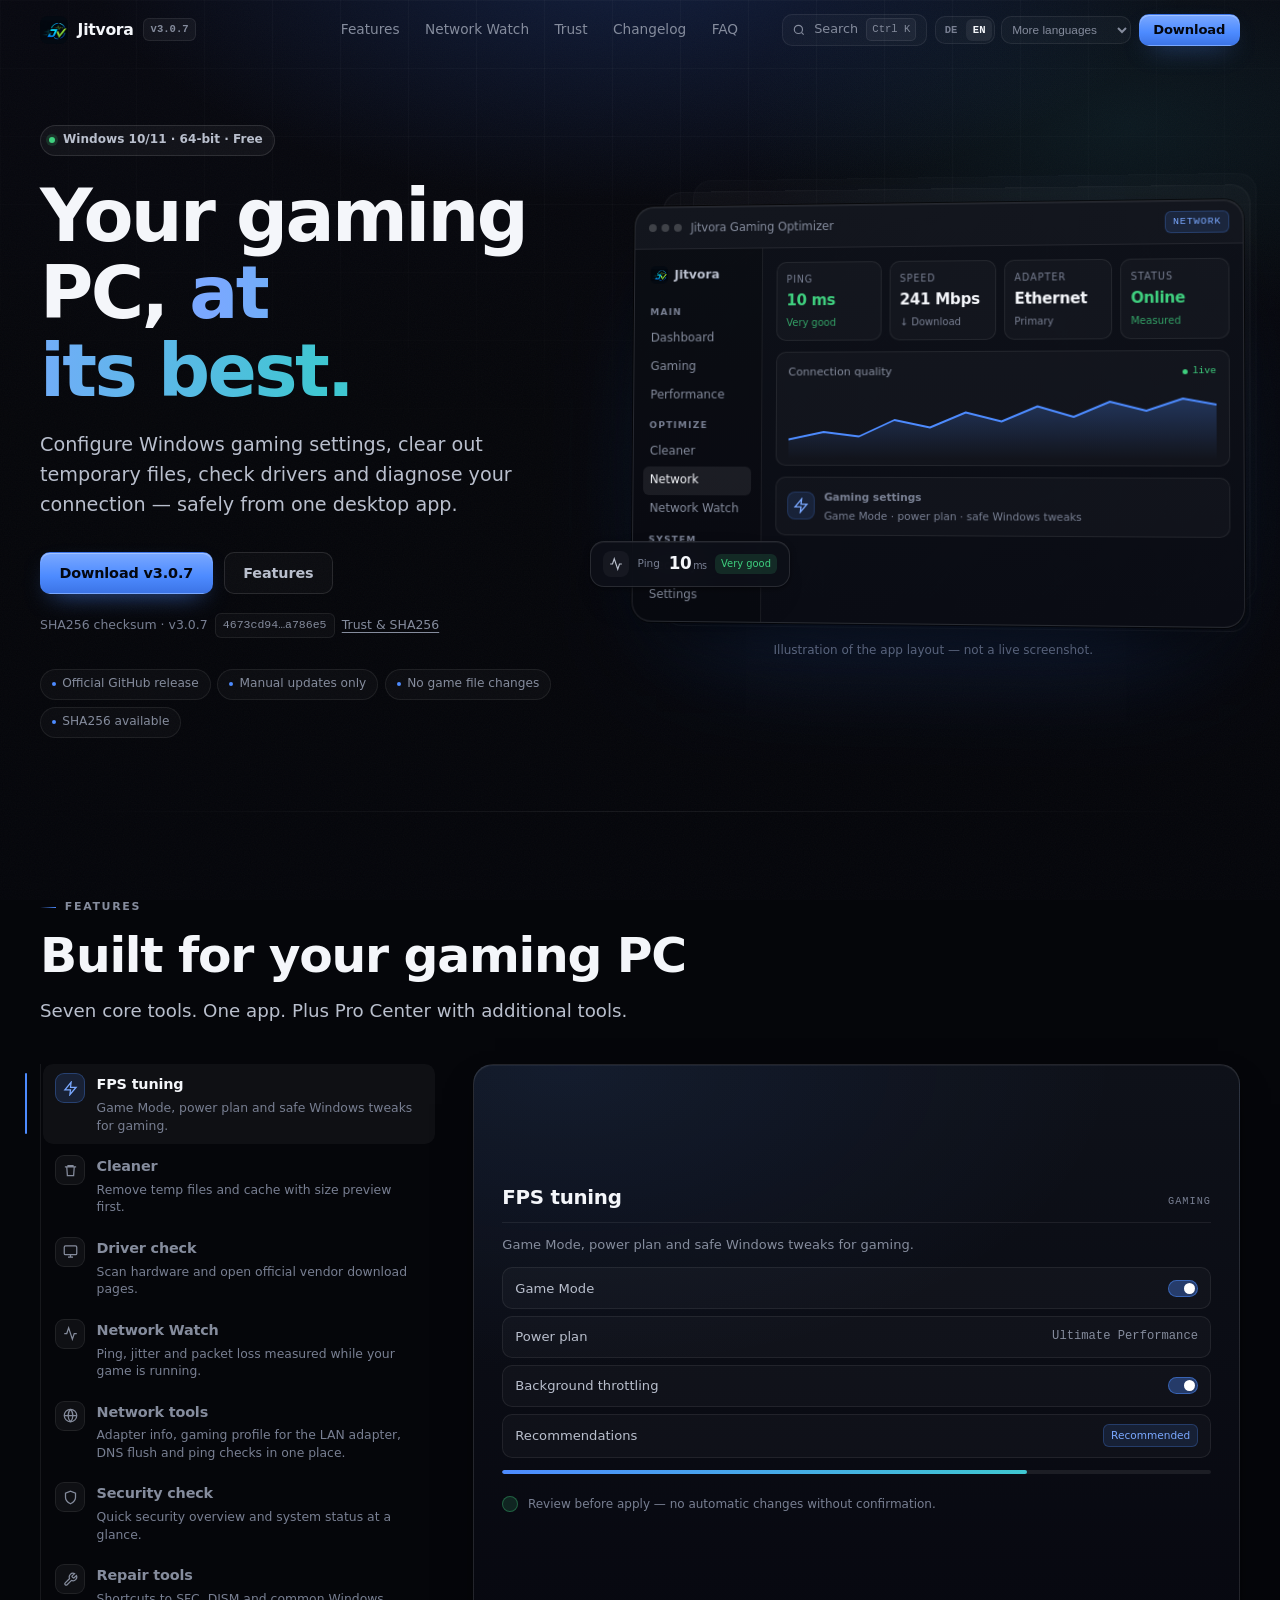
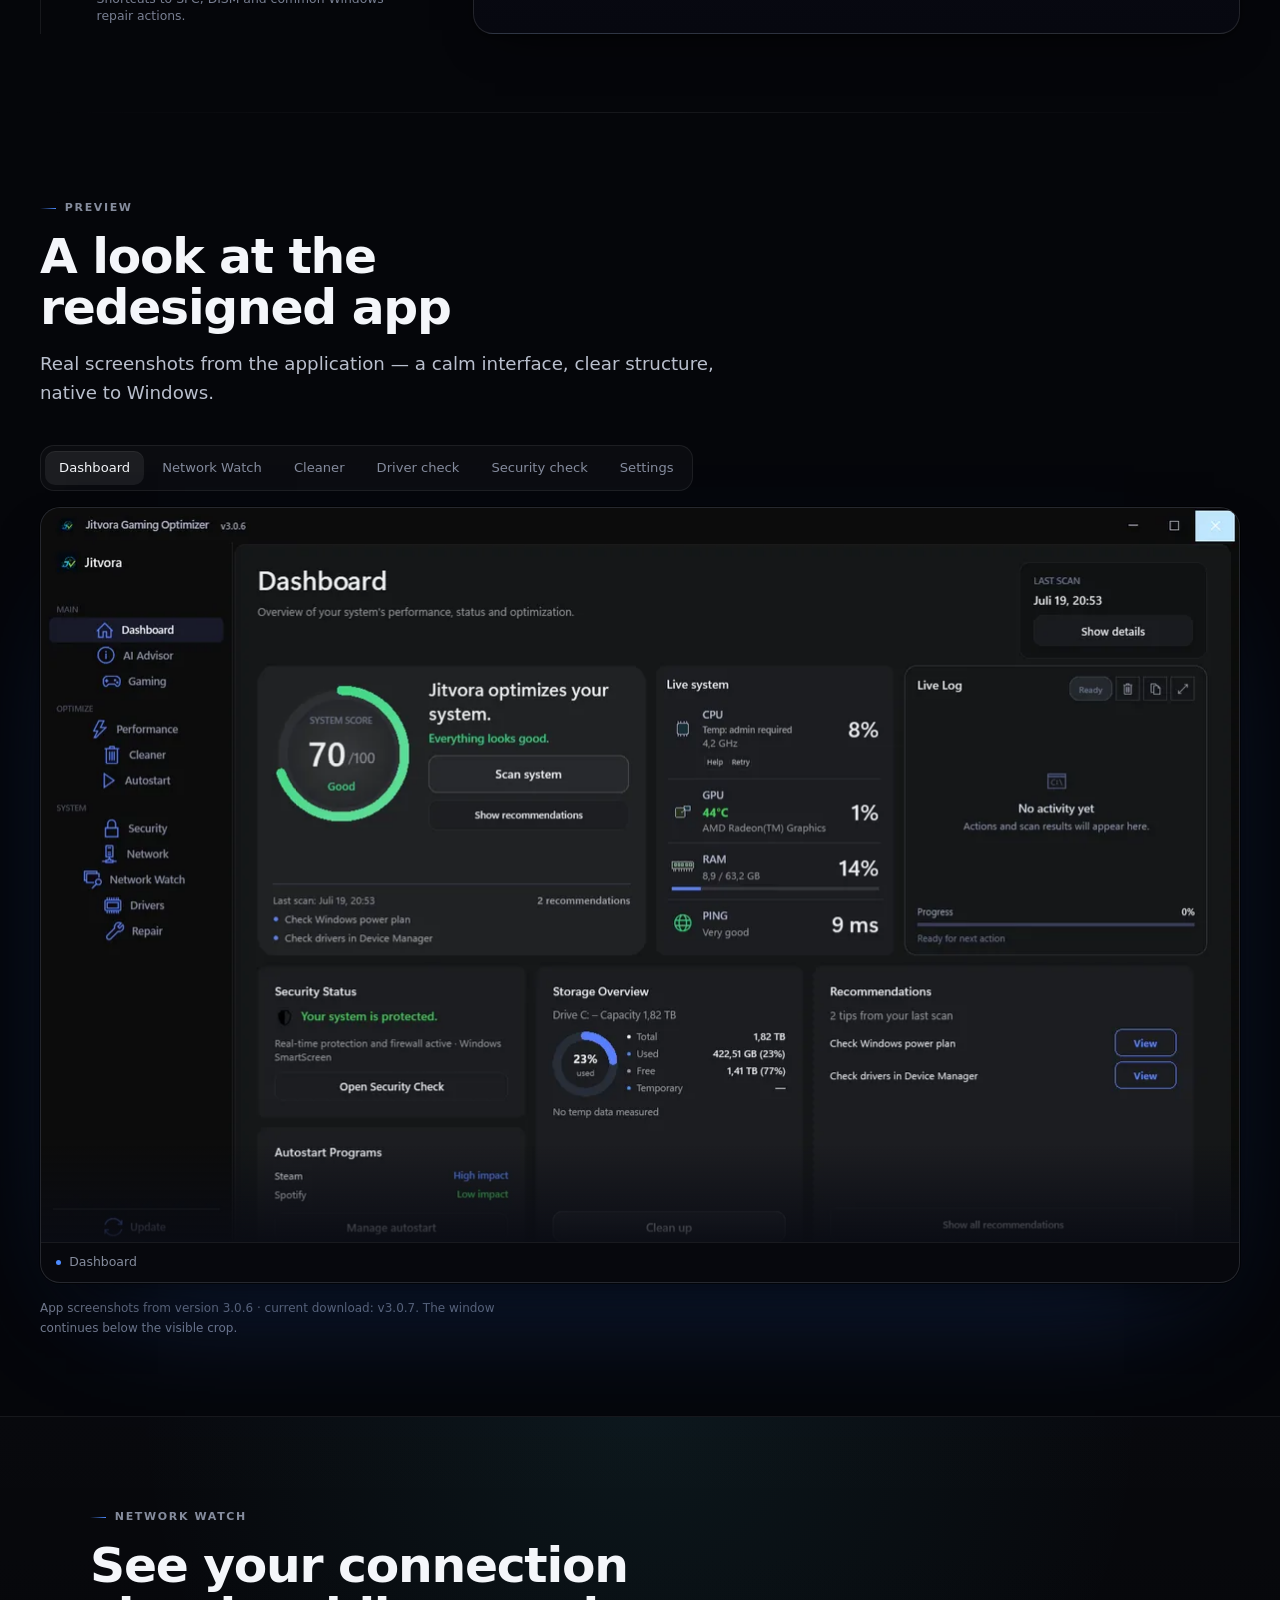
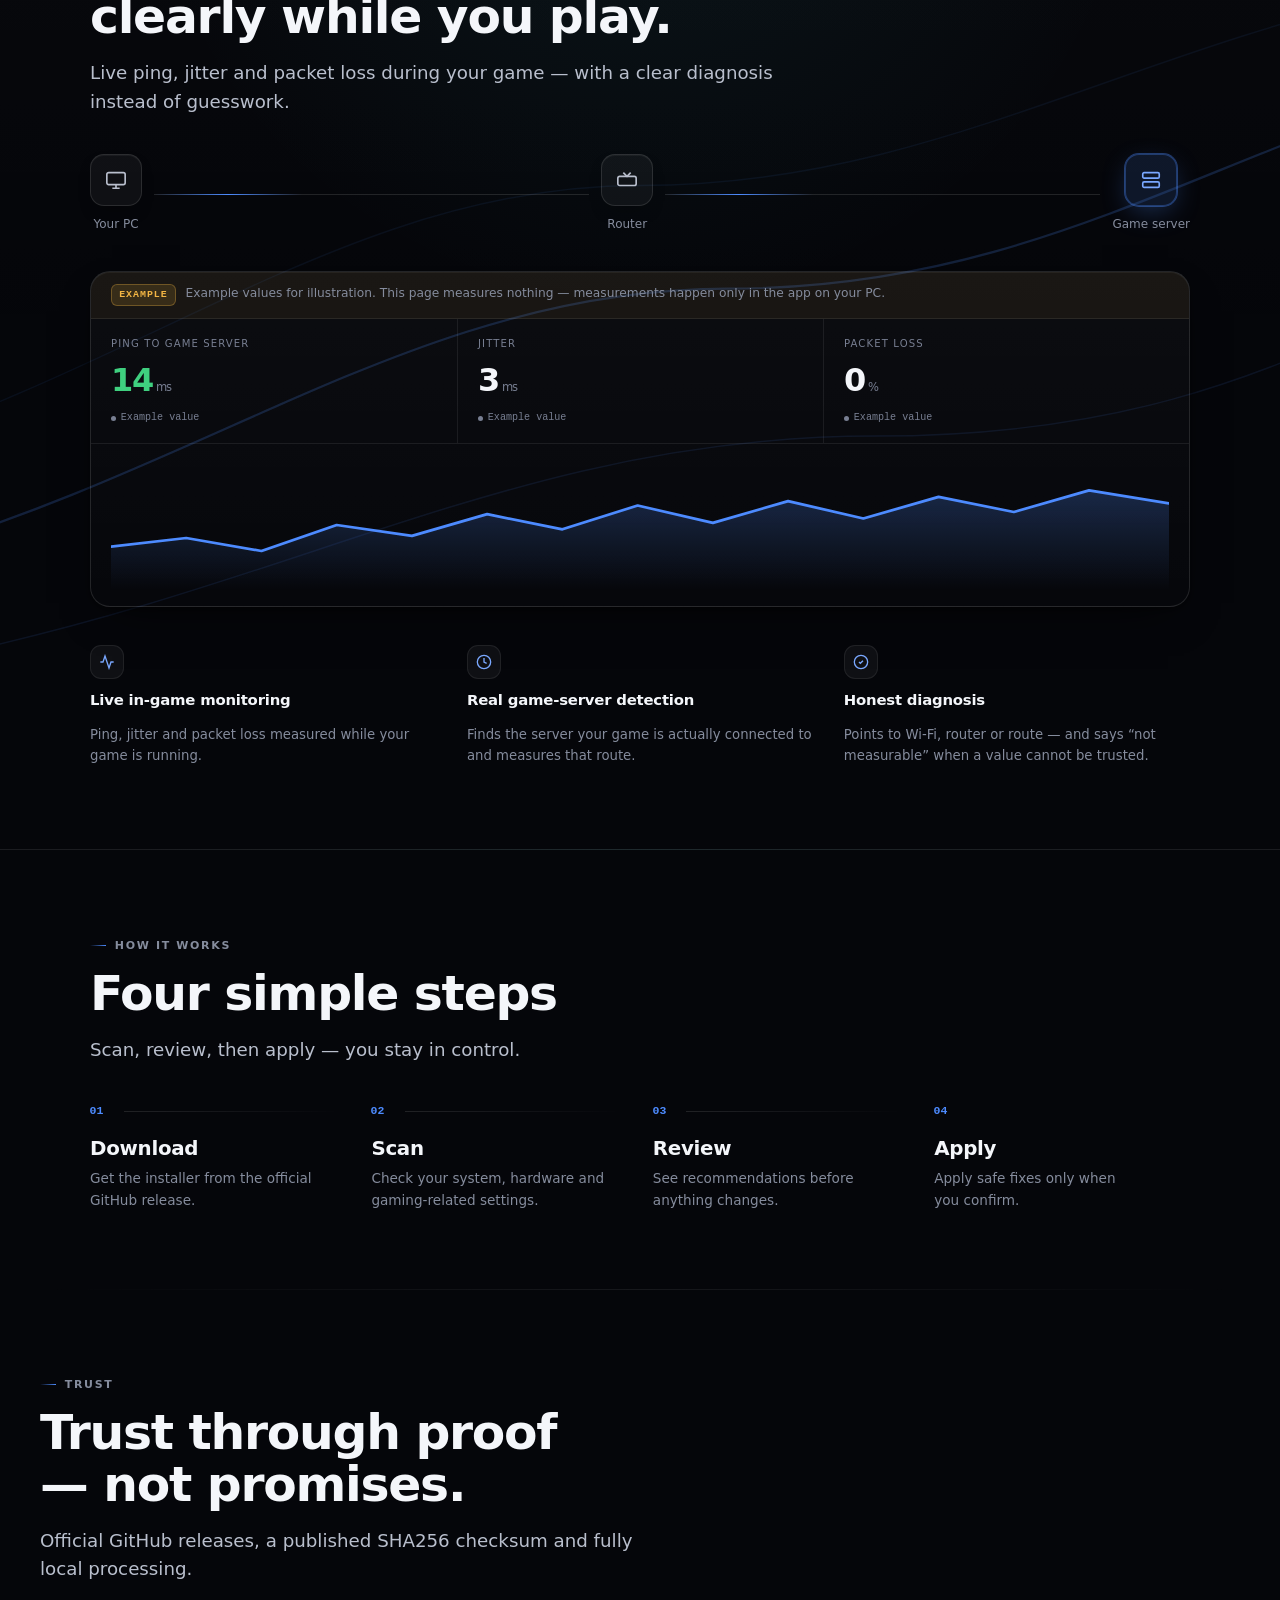
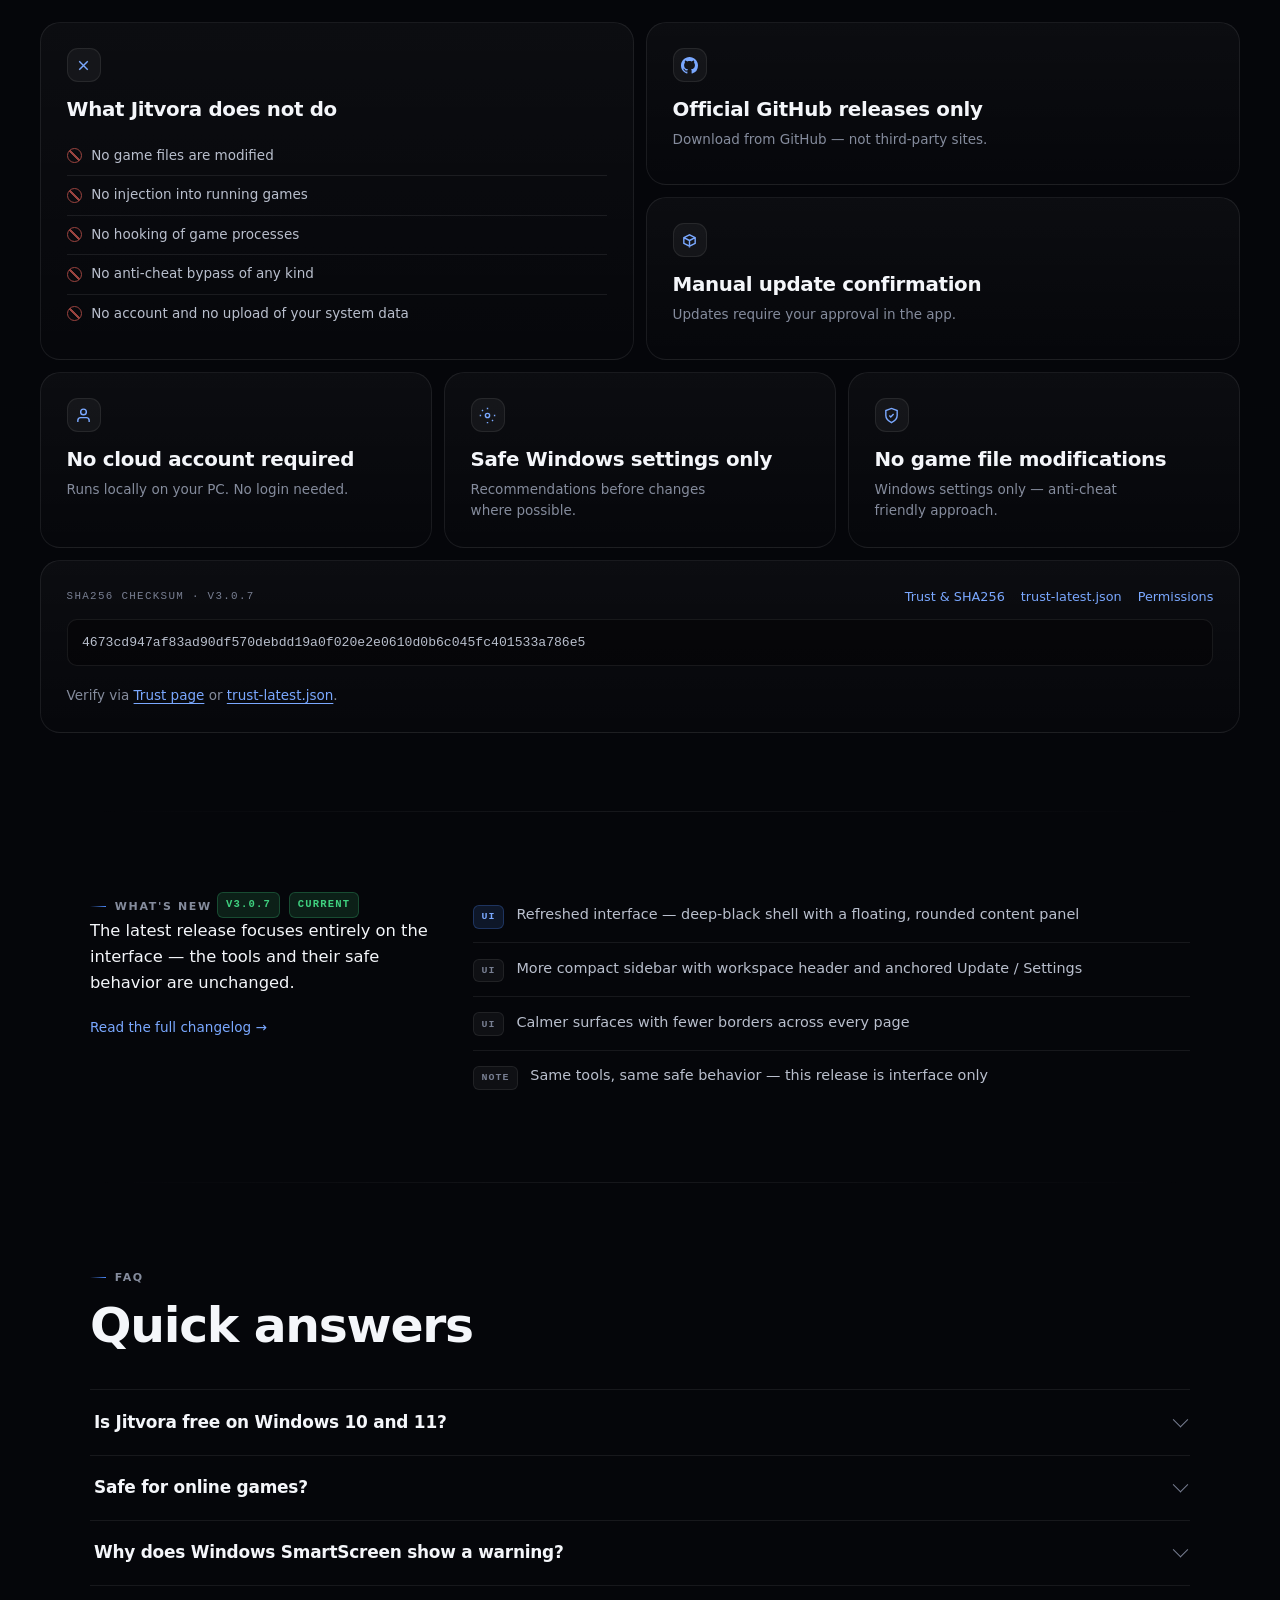
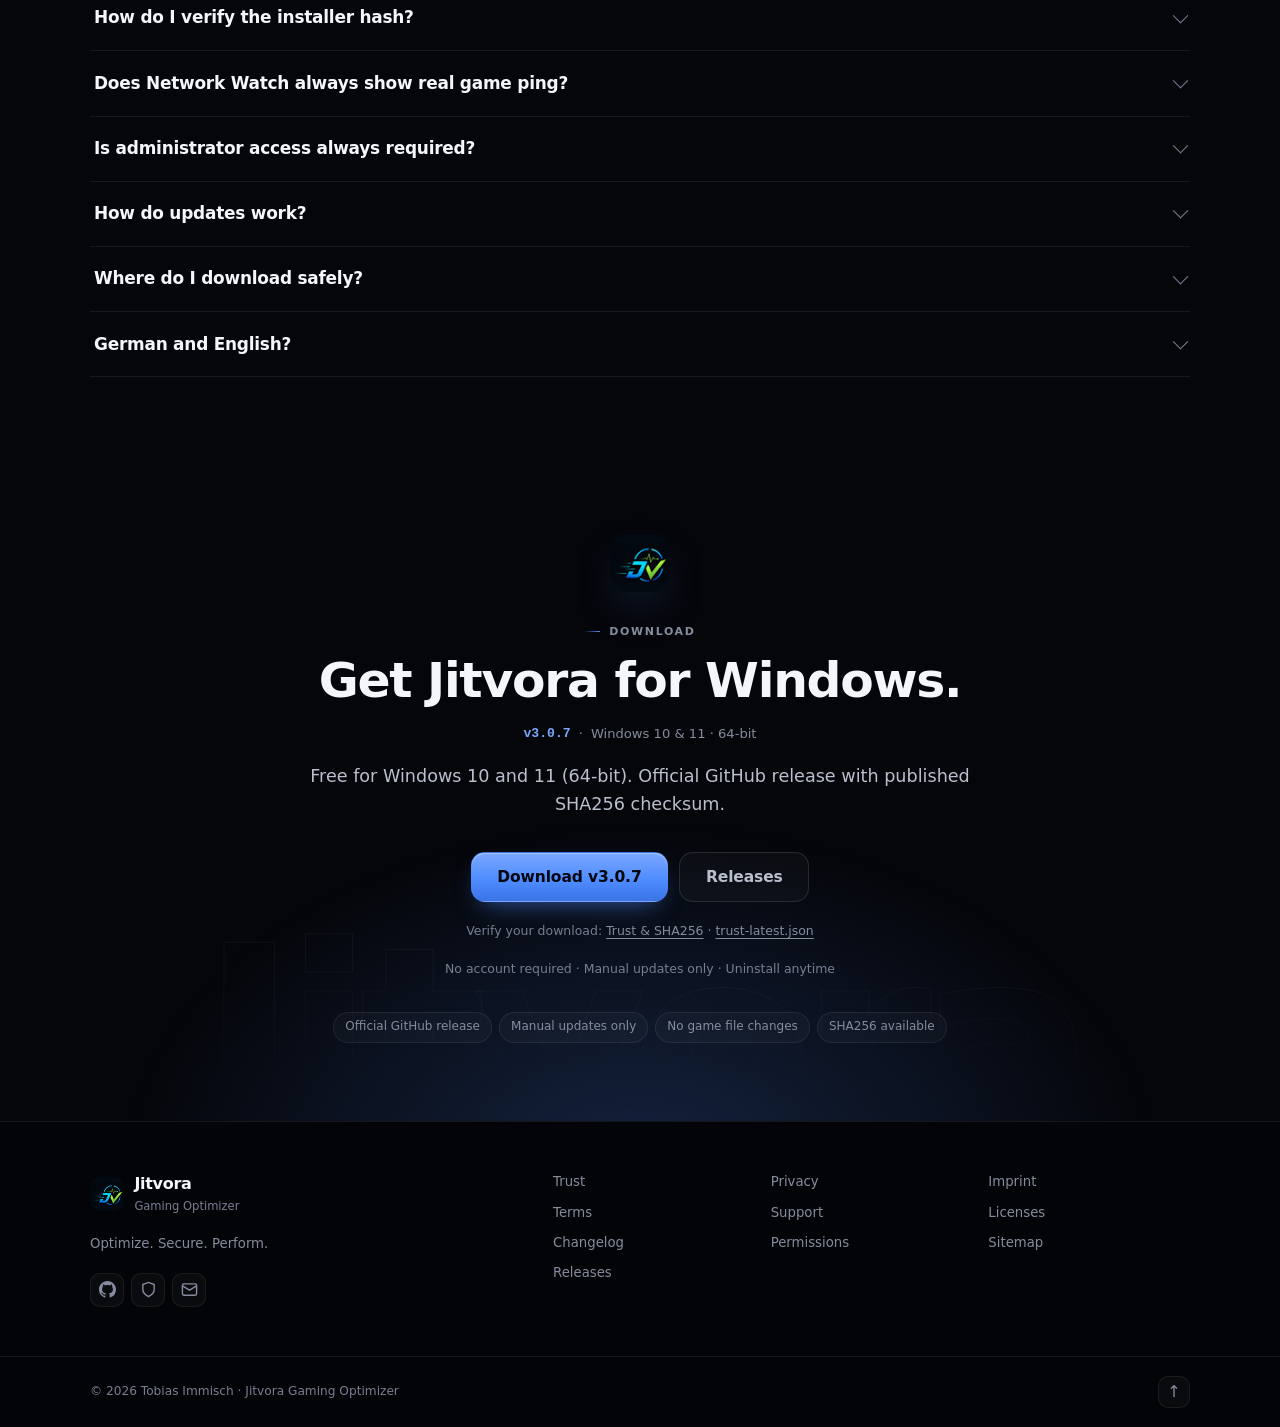
==== docs/index.html @ b5d5a503 "Website polish: honest copy, screenshot gallery, spacing rhythm Content accuracy - "Drei einfache Sc" ====
<!DOCTYPE html>
<html lang="de" class="no-js">
<head>
  <meta charset="utf-8" />
  <meta name="viewport" content="width=device-width, initial-scale=1" />
  <meta name="theme-color" content="#05060a" />
  <link rel="icon" href="favicon.ico" sizes="any" />
  <link rel="icon" type="image/png" href="assets/brand/jitvora-logo-mark-64.png" sizes="64x64" />
  <link rel="icon" type="image/png" href="favicon.png" sizes="512x512" />
  <link rel="apple-touch-icon" href="assets/brand/jitvora-logo-mark.png" />
  <link rel="manifest" href="site.webmanifest" />
  <title data-i18n-title>Jitvora Gaming Optimizer — Windows Gaming Optimizer, FPS &amp; PC Cleaner</title>
  <meta name="description" data-i18n-desc content="Jitvora Gaming Optimizer — Windows gaming optimizer for FPS tuning, PC cleanup, driver checks, Network Watch, game latency monitoring and safe system tweaks. Free download v3.0.7 for Windows 10/11." />
  <meta name="keywords" content="Jitvora Gaming Optimizer, Jitvora Optimizer, Windows gaming optimizer, PC gaming optimizer, Network Watch, game latency monitor, gaming network diagnostics, Windows performance optimizer, FPS optimizer, PC cleaner, Windows 10, Windows 11" />
  <meta name="author" content="Tobias Immisch" />
  <meta name="robots" content="index, follow" />
  <link rel="canonical" href="https://jitvora.de/" />
  <meta property="og:type" content="website" />
  <meta property="og:site_name" content="Jitvora Gaming Optimizer" />
  <meta property="og:title" content="Jitvora Gaming Optimizer" />
  <meta property="og:description" content="Windows gaming optimizer — FPS, PC cleaner, Network Watch, driver checks and safe Windows tweaks. Download v3.0.7." />
  <meta property="og:url" content="https://jitvora.de/" />
  <meta property="og:image" content="https://jitvora.de/og-image.png" />
  <meta property="og:image:alt" content="Jitvora Gaming Optimizer logo" />
  <meta name="twitter:card" content="summary_large_image" />
  <meta name="twitter:title" content="Jitvora Gaming Optimizer" />
  <meta name="twitter:description" content="Windows gaming optimizer — FPS, PC cleaner, Network Watch and safe Windows tweaks." />
  <meta name="twitter:image" content="https://jitvora.de/og-image.png" />
  <script>document.documentElement.classList.remove('no-js');</script>
  <link rel="preload" as="image" href="assets/brand/jitvora-logo-mark-64.png" />
  <script src="site-lang-boot.js?v=20260725g"></script>
  <script src="site-i18n.js?v=20260725g" defer></script>
  <link rel="stylesheet" href="landing.css?v=20260725g" />
  <script type="application/ld+json">
  {
    "@context": "https://schema.org",
    "@type": "SoftwareApplication",
    "name": "Jitvora Gaming Optimizer",
    "operatingSystem": "Windows 10, Windows 11",
    "applicationCategory": "UtilitiesApplication",
    "description": "Jitvora Gaming Optimizer — Windows gaming optimizer with Network Watch, game latency monitoring, gaming network diagnostics, FPS tuning, PC cleanup, driver checks and safe Windows tweaks.",
    "downloadUrl": "https://github.com/LegendR622/Jitvora-Gaming-Optimizer/releases/download/v3.0.7/Jitvora_Gaming_Optimizer_Setup_v3.0.7.exe",
    "softwareVersion": "3.0.7",
    "offers": { "@type": "Offer", "price": "0", "priceCurrency": "EUR" },
    "author": { "@type": "Person", "name": "Tobias Immisch" },
    "url": "https://jitvora.de/"
  }
  </script>
  <script type="application/ld+json">
  {
    "@context": "https://schema.org",
    "@type": "FAQPage",
    "mainEntity": [
      { "@type": "Question", "name": "Is Jitvora free on Windows 10 and 11?",
        "acceptedAnswer": { "@type": "Answer", "text": "Yes — the full version is free on 64-bit Windows 10 and 11. No license key for v3.0.7." } },
      { "@type": "Question", "name": "Does Jitvora modify games or bypass anti-cheat?",
        "acceptedAnswer": { "@type": "Answer", "text": "No. Jitvora changes Windows settings only. It does not modify game files, inject into games, hook game processes or bypass anti-cheat systems." } },
      { "@type": "Question", "name": "Why does Windows SmartScreen show a warning?",
        "acceptedAnswer": { "@type": "Answer", "text": "v3.0.7 is not code-signed yet, so SmartScreen can warn about an unknown publisher. Verify the published SHA256 checksum before installing." } },
      { "@type": "Question", "name": "How do I verify the installer hash?",
        "acceptedAnswer": { "@type": "Answer", "text": "Run Get-FileHash .\\Jitvora_Gaming_Optimizer_Setup_v3.0.7.exe -Algorithm SHA256 in PowerShell and compare the result with the checksum on the Trust page or in trust-latest.json." } },
      { "@type": "Question", "name": "Does Network Watch always show real game ping?",
        "acceptedAnswer": { "@type": "Answer", "text": "No. Real game ping is shown only when a valid game-server connection is detected. Otherwise Jitvora labels the value as a diagnostic measurement or as not measurable." } },
      { "@type": "Question", "name": "Is administrator access always required?",
        "acceptedAnswer": { "@type": "Answer", "text": "No. The installer runs without administrator by default and the dashboard, tips and scans work without it. Repair actions such as SFC, DISM and Winsock reset need elevation, and Jitvora asks first." } }
    ]
  }
  </script>
</head>
<body>
  <a class="skip-link" href="#main-content">Skip to content</a>
  <div class="atmos" aria-hidden="true"></div>

  <div class="page">
    <!-- ═══════════════ navigation ═══════════════ -->
    <header class="nav" data-nav>
      <div class="nav-inner">
        <a class="brand" href="index.html">
          <img class="brand-mark" src="assets/brand/jitvora-logo-mark-64.png" alt="" width="28" height="28" decoding="async" />
          <span class="brand-name">Jitvora</span>
          <span class="brand-ver" data-app-version>v3.0.7</span>
        </a>

        <nav class="nav-links" data-i18n-aria="nav.menu" aria-label="Main">
          <a href="#features" data-i18n="nav.features">Features</a>
          <a href="#netwatch" data-i18n="netwatch.label">Network Watch</a>
          <a href="#trust" data-i18n="nav.trust">Trust</a>
          <a href="#whatsnew" data-i18n="nav.changelog">Changelog</a>
          <a href="#faq" data-i18n="nav.faq">FAQ</a>
        </nav>

        <div class="nav-actions">
          <button type="button" class="cmdk-trigger" data-cmdk-open aria-haspopup="dialog">
            <svg width="14" height="14" viewBox="0 0 24 24" fill="none" stroke="currentColor" stroke-width="2" aria-hidden="true"><circle cx="11" cy="11" r="7"/><path d="M20 20l-3.5-3.5"/></svg>
            <span data-i18n="cmd.trigger">Search</span>
            <kbd>Ctrl K</kbd>
          </button>
          <div class="lang-switch-wrap nav-lang-desktop" data-lang-switch></div>
          <a class="btn btn-primary btn-nav" href="#download" data-i18n="dl.navCta">Download</a>
          <button type="button" class="nav-burger" data-drawer-toggle aria-expanded="false" aria-controls="nav-drawer" data-i18n-aria="nav.menu" aria-label="Menu">
            <svg width="18" height="18" viewBox="0 0 24 24" fill="none" stroke="currentColor" stroke-width="2" aria-hidden="true"><path d="M4 7h16M4 12h16M4 17h16"/></svg>
          </button>
        </div>
        <span class="nav-progress" data-nav-progress aria-hidden="true"></span>
      </div>
    </header>

    <div class="nav-drawer" id="nav-drawer" data-drawer>
      <nav class="nav-drawer-links" data-i18n-aria="nav.menu" aria-label="Mobile navigation">
        <a href="#features" data-i18n="nav.features">Features</a>
        <a href="#netwatch" data-i18n="netwatch.label">Network Watch</a>
        <a href="#trust" data-i18n="nav.trust">Trust</a>
        <a href="#whatsnew" data-i18n="nav.changelog">Changelog</a>
        <a href="#faq" data-i18n="nav.faq">FAQ</a>
        <a href="https://github.com/LegendR622/Jitvora-Gaming-Optimizer" rel="noopener" data-i18n="nav.github">GitHub</a>
      </nav>
      <a class="btn btn-primary" href="#download" data-i18n="dl.navCta">Download</a>
      <div class="nav-drawer-lang lang-switch-wrap" data-lang-switch></div>
    </div>

    <main id="main-content">

      <!-- ═══════════════ hero ═══════════════ -->
      <section class="hero" aria-labelledby="hero-title" data-spotlight>
        <div class="hero-spot" aria-hidden="true"></div>
        <div class="hero-inner">
          <div class="hero-copy">
            <p class="hero-badge">
              <span class="hero-badge-dot" aria-hidden="true"></span>
              <span data-i18n="hero.badge">Windows 10/11 · 64-bit · Free</span>
            </p>
            <h1 id="hero-title" data-i18n="hero.headline.html">Your gaming PC, <span class="hero-accent">at its best.</span></h1>
            <p class="hero-sub" data-i18n="hero.sub">Configure Windows gaming settings, clear out temporary files, check drivers and diagnose your connection — safely from one desktop app.</p>

            <div class="hero-cta">
              <a class="btn btn-primary" data-dl-link href="https://github.com/LegendR622/Jitvora-Gaming-Optimizer/releases/download/v3.0.7/Jitvora_Gaming_Optimizer_Setup_v3.0.7.exe" data-i18n="hero.download" rel="noopener"><svg class="btn-icon" width="16" height="16" viewBox="0 0 24 24" fill="currentColor" aria-hidden="true"><path d="M3 5.5L12 3l9 2.5v13L12 21l-9-2.5V5.5zm2 .8v10.2l7 1.9V7.2L5 6.3zm9 .9v10.2l7-1.9V6.3l-7 1.9z"/></svg>Download {version}</a>
              <a class="btn btn-ghost" href="#features" data-i18n="nav.features">Features</a>
            </div>

            <p class="hero-verify">
              <span data-i18n="trust.sha">SHA256 checksum · {version}</span>
              <code data-hash-short>4673cd94…a786e5</code>
              <a href="trust.html" data-i18n="hero.trust">Trust &amp; SHA256</a>
            </p>

            <ul class="hero-pills" data-i18n-aria="hero.trustAria" aria-label="Trust highlights">
              <li data-i18n="hero.pill1">Official GitHub release</li>
              <li data-i18n="hero.pill2">Manual updates only</li>
              <li data-i18n="hero.pill3">No game file changes</li>
              <li data-i18n="hero.pill4">SHA256 available</li>
            </ul>
          </div>

          <div class="hero-stage">
            <div class="stage-ghost stage-ghost--2" aria-hidden="true"></div>
            <div class="stage-ghost stage-ghost--1" aria-hidden="true"></div>
            <figure class="stage-app" data-i18n-aria="hero.mock.note" aria-label="Illustration of the app layout">
              <div class="win-bar">
                <span class="win-dots" aria-hidden="true"><span></span><span></span><span></span></span>
                <span class="win-title">Jitvora Gaming Optimizer</span>
                <span class="win-chip" aria-hidden="true">Network</span>
              </div>
              <div class="win-body" aria-hidden="true">
                <aside class="win-side">
                  <p class="win-brand">
                    <img src="assets/brand/jitvora-logo-mark-64.png" alt="" width="18" height="18" decoding="async" />
                    <span>Jitvora</span>
                  </p>
                  <p class="win-group">Main</p>
                  <p class="win-nav">Dashboard</p>
                  <p class="win-nav">Gaming</p>
                  <p class="win-nav">Performance</p>
                  <p class="win-group">Optimize</p>
                  <p class="win-nav">Cleaner</p>
                  <p class="win-nav win-nav--active">Network</p>
                  <p class="win-nav">Network Watch</p>
                  <p class="win-group">System</p>
                  <p class="win-nav">Security</p>
                  <p class="win-nav">Settings</p>
                </aside>
                <div class="win-main">
                  <div class="win-tiles">
                    <div class="win-tile">
                      <span class="win-tile-k">Ping</span>
                      <span class="win-tile-v is-ok" data-count="10" data-suffix=" ms">10 ms</span>
                      <span class="win-tile-s is-ok" data-i18n="hero.win.status.good">Very good</span>
                    </div>
                    <div class="win-tile">
                      <span class="win-tile-k">Speed</span>
                      <span class="win-tile-v" data-count="241" data-suffix=" Mbps">241 Mbps</span>
                      <span class="win-tile-s">↓ Download</span>
                    </div>
                    <div class="win-tile">
                      <span class="win-tile-k">Adapter</span>
                      <span class="win-tile-v">Ethernet</span>
                      <span class="win-tile-s">Primary</span>
                    </div>
                    <div class="win-tile">
                      <span class="win-tile-k">Status</span>
                      <span class="win-tile-v is-ok" data-i18n="hero.win.online">Online</span>
                      <span class="win-tile-s is-ok">Measured</span>
                    </div>
                  </div>

                  <div class="win-card">
                    <div class="win-card-head">
                      <span data-i18n="hero.win.quality">Connection quality</span>
                      <span class="win-live" data-i18n="netwatch.rowLive">live</span>
                    </div>
                    <svg class="win-graph" viewBox="0 0 620 96" preserveAspectRatio="none" aria-hidden="true">
                      <defs>
                        <linearGradient id="hg" x1="0" y1="0" x2="0" y2="1">
                          <stop offset="0" stop-color="currentColor" stop-opacity="0.28"/>
                          <stop offset="1" stop-color="currentColor" stop-opacity="0"/>
                        </linearGradient>
                      </defs>
                      <path d="M0 70 L52 60 L104 66 L156 44 L208 54 L260 34 L312 46 L364 26 L416 40 L468 20 L520 32 L572 16 L620 24 L620 96 L0 96 Z" fill="url(#hg)"/>
                      <path class="draw" style="--len:700" d="M0 70 L52 60 L104 66 L156 44 L208 54 L260 34 L312 46 L364 26 L416 40 L468 20 L520 32 L572 16 L620 24" fill="none" stroke="currentColor" stroke-width="2.5" stroke-linecap="round" stroke-linejoin="round"/>
                    </svg>
                  </div>

                  <div class="win-row">
                    <span class="win-row-ico">
                      <svg width="16" height="16" viewBox="0 0 24 24" fill="none" stroke="currentColor" stroke-width="2"><path d="M13 2L3 14h9l-1 8 10-12h-9l1-8z"/></svg>
                    </span>
                    <div class="win-row-copy">
                      <p class="win-row-t" data-i18n="hero.mock.fps.title">Gaming settings</p>
                      <p data-i18n="hero.mock.fps.text">Game Mode · power plan · safe Windows tweaks</p>
                      <span class="win-track"><span></span></span>
                    </div>
                  </div>
                </div>
              </div>
            </figure>

            <div class="stage-frag stage-frag--ping" aria-hidden="true">
              <span class="frag-ico"><svg width="14" height="14" viewBox="0 0 24 24" fill="none" stroke="currentColor" stroke-width="2"><path d="M22 12h-4l-3 9L9 3l-3 9H2"/></svg></span>
              <span class="frag-k">Ping</span>
              <span class="frag-v">10<small>ms</small></span>
              <span class="frag-tag" data-i18n="hero.win.status.good">Very good</span>
            </div>
            <p class="mock-note" data-i18n="hero.mock.note">Illustration of the app layout — not a live screenshot.</p>
          </div>
        </div>
      </section>

      <!-- ═══════════════ feature explorer ═══════════════ -->
      <section class="section section--wide section--seam" id="features" aria-labelledby="features-title">
        <div class="sec-head reveal">
          <p class="eyebrow" data-i18n="feat.label">Features</p>
          <h2 id="features-title" data-i18n="feat.title">Built for your gaming PC</h2>
          <p class="sec-lead" data-i18n="feat.lead">Seven core tools. One app. Plus Pro Center with additional tools.</p>
        </div>

        <div class="showcase reveal">
          <div class="showcase-tabs" role="tablist" aria-orientation="vertical" data-i18n-aria="feat.label" aria-label="Features">
            <button type="button" class="showcase-tab" role="tab" id="tab-gaming" aria-controls="panel-gaming" aria-selected="true" tabindex="0">
              <span class="showcase-tab-ico" aria-hidden="true"><svg width="15" height="15" viewBox="0 0 24 24" fill="none" stroke="currentColor" stroke-width="2"><path d="M13 2L3 14h9l-1 8 10-12h-9l1-8z"/></svg></span>
              <span class="showcase-tab-copy">
                <span class="showcase-tab-t" data-i18n="feat.fps.title">FPS tuning</span>
                <span class="showcase-tab-d" data-i18n="feat.fps.text">Game Mode, power plan and safe Windows tweaks for gaming.</span>
              </span>
            </button>
            <button type="button" class="showcase-tab" role="tab" id="tab-cleaner" aria-controls="panel-cleaner" aria-selected="false" tabindex="-1">
              <span class="showcase-tab-ico" aria-hidden="true"><svg width="15" height="15" viewBox="0 0 24 24" fill="none" stroke="currentColor" stroke-width="2"><path d="M3 6h18M8 6V4h8v2M6 6l1 14h10l1-14"/></svg></span>
              <span class="showcase-tab-copy">
                <span class="showcase-tab-t" data-i18n="feat.clean.title">Cleaner</span>
                <span class="showcase-tab-d" data-i18n="feat.clean.text">Remove temporary files and cache with size preview first.</span>
              </span>
            </button>
            <button type="button" class="showcase-tab" role="tab" id="tab-drivers" aria-controls="panel-drivers" aria-selected="false" tabindex="-1">
              <span class="showcase-tab-ico" aria-hidden="true"><svg width="15" height="15" viewBox="0 0 24 24" fill="none" stroke="currentColor" stroke-width="2"><rect x="2" y="3" width="20" height="14" rx="2"/><path d="M8 21h8M12 17v4"/></svg></span>
              <span class="showcase-tab-copy">
                <span class="showcase-tab-t" data-i18n="feat.driver.title">Driver check</span>
                <span class="showcase-tab-d" data-i18n="feat.driver.text">Scan hardware and open official vendor download pages.</span>
              </span>
            </button>
            <button type="button" class="showcase-tab" role="tab" id="tab-watch" aria-controls="panel-watch" aria-selected="false" tabindex="-1">
              <span class="showcase-tab-ico" aria-hidden="true"><svg width="15" height="15" viewBox="0 0 24 24" fill="none" stroke="currentColor" stroke-width="2"><path d="M22 12h-4l-3 9L9 3l-3 9H2"/></svg></span>
              <span class="showcase-tab-copy">
                <span class="showcase-tab-t" data-i18n="netwatch.label">Network Watch</span>
                <span class="showcase-tab-d" data-i18n="netwatch.p1.text">Ping, jitter and packet loss measured while your game is running.</span>
              </span>
            </button>
            <button type="button" class="showcase-tab" role="tab" id="tab-network" aria-controls="panel-network" aria-selected="false" tabindex="-1">
              <span class="showcase-tab-ico" aria-hidden="true"><svg width="15" height="15" viewBox="0 0 24 24" fill="none" stroke="currentColor" stroke-width="2"><circle cx="12" cy="12" r="10"/><path d="M2 12h20M12 2a15 15 0 0 1 0 20M12 2a15 15 0 0 0 0 20"/></svg></span>
              <span class="showcase-tab-copy">
                <span class="showcase-tab-t" data-i18n="feat.net.title">Network tools</span>
                <span class="showcase-tab-d" data-i18n="feat.net.text">Adapter info, gaming profile for the LAN adapter, DNS flush and ping checks in one place.</span>
              </span>
            </button>
            <button type="button" class="showcase-tab" role="tab" id="tab-security" aria-controls="panel-security" aria-selected="false" tabindex="-1">
              <span class="showcase-tab-ico" aria-hidden="true"><svg width="15" height="15" viewBox="0 0 24 24" fill="none" stroke="currentColor" stroke-width="2"><path d="M12 22s8-4 8-10V5l-8-3-8 3v7c0 6 8 10 8 10z"/></svg></span>
              <span class="showcase-tab-copy">
                <span class="showcase-tab-t" data-i18n="feat.sec.title">Security check</span>
                <span class="showcase-tab-d" data-i18n="feat.sec.text">Quick security overview and system status at a glance.</span>
              </span>
            </button>
            <button type="button" class="showcase-tab" role="tab" id="tab-repair" aria-controls="panel-repair" aria-selected="false" tabindex="-1">
              <span class="showcase-tab-ico" aria-hidden="true"><svg width="15" height="15" viewBox="0 0 24 24" fill="none" stroke="currentColor" stroke-width="2"><path d="M14.7 6.3a1 1 0 0 0 0 1.4l1.6 1.6a1 1 0 0 0 1.4 0l3.77-3.77a6 6 0 0 1-7.94 7.94l-6.91 6.91a2.12 2.12 0 0 1-3-3l6.91-6.91a6 6 0 0 1 7.94-7.94l-3.76 3.76z"/></svg></span>
              <span class="showcase-tab-copy">
                <span class="showcase-tab-t" data-i18n="feat.repair.title">Repair tools</span>
                <span class="showcase-tab-d" data-i18n="feat.repair.text">Shortcuts to SFC, DISM and common Windows repair actions.</span>
              </span>
            </button>
          </div>

          <div class="showcase-stage">
            <!-- Gaming -->
            <div class="showcase-panel" role="tabpanel" id="panel-gaming" aria-labelledby="tab-gaming" tabindex="0">
              <div class="panel-head">
                <h3 data-i18n="feat.fps.title">FPS tuning</h3>
                <span class="panel-tag">Gaming</span>
              </div>
              <p class="panel-note" data-i18n="feat.fps.text">Game Mode, power plan and safe Windows tweaks for gaming.</p>
              <div class="demo-rows">
                <div class="demo-row">
                  <span class="demo-row-k">Game Mode</span>
                  <span class="demo-toggle demo-toggle--on" aria-hidden="true"><span></span></span>
                </div>
                <div class="demo-row">
                  <span class="demo-row-k" data-i18n="ui.powerPlan">Power plan</span>
                  <span class="demo-row-v">Ultimate Performance</span>
                </div>
                <div class="demo-row">
                  <span class="demo-row-k" data-i18n="ui.backgroundThrottling">Background throttling</span>
                  <span class="demo-toggle demo-toggle--on" aria-hidden="true"><span></span></span>
                </div>
                <div class="demo-row">
                  <span class="demo-row-k" data-i18n="hero.mock.rec.title">Recommendations</span>
                  <span class="demo-tag demo-tag--blue" data-i18n="ui.recommended">Recommended</span>
                </div>
              </div>
              <div class="demo-bar" style="--w:74%" aria-hidden="true"><span></span></div>
            </div>

            <!-- Cleaner -->
            <div class="showcase-panel" role="tabpanel" id="panel-cleaner" aria-labelledby="tab-cleaner" tabindex="0" hidden>
              <div class="panel-head">
                <h3 data-i18n="feat.clean.title">Cleaner</h3>
                <span class="panel-tag" data-i18n="ui.preview">Preview</span>
              </div>
              <p class="panel-note" data-i18n="feat.clean.text">Remove temporary files and cache with size preview first.</p>
              <div class="demo-rows">
                <div class="demo-row">
                  <span class="demo-check" aria-hidden="true"><svg width="10" height="10" viewBox="0 0 24 24" fill="none" stroke="currentColor" stroke-width="4"><path d="M4 12l6 6L20 5"/></svg></span>
                  <span class="demo-row-k">Windows Temp</span><span class="demo-row-v">1.8 GB</span>
                </div>
                <div class="demo-row">
                  <span class="demo-check" aria-hidden="true"><svg width="10" height="10" viewBox="0 0 24 24" fill="none" stroke="currentColor" stroke-width="4"><path d="M4 12l6 6L20 5"/></svg></span>
                  <span class="demo-row-k">User Temp</span><span class="demo-row-v">640 MB</span>
                </div>
                <div class="demo-row">
                  <span class="demo-check demo-check--off" aria-hidden="true"></span>
                  <span class="demo-row-k">Prefetch</span><span class="demo-tag" data-i18n="ui.optional">Optional</span>
                </div>
              </div>
              <div class="demo-term" aria-hidden="true">
                <b>scan</b> · 3 <i>locations</i><br />
                <b>preview</b> · <i>nothing deleted until you confirm</i>
              </div>
            </div>

            <!-- Drivers -->
            <div class="showcase-panel" role="tabpanel" id="panel-drivers" aria-labelledby="tab-drivers" tabindex="0" hidden>
              <div class="panel-head">
                <h3 data-i18n="feat.driver.title">Driver check</h3>
                <span class="panel-tag">Hardware</span>
              </div>
              <p class="panel-note" data-i18n="feat.driver.text">Scan hardware and open official vendor download pages.</p>
              <div class="demo-rows">
                <div class="demo-row"><span class="demo-row-k">GPU</span><span class="demo-row-v">Detected</span><span class="demo-tag demo-tag--blue">Vendor site</span></div>
                <div class="demo-row"><span class="demo-row-k">Chipset</span><span class="demo-row-v">Detected</span><span class="demo-tag demo-tag--blue">Vendor site</span></div>
                <div class="demo-row"><span class="demo-row-k">Network adapter</span><span class="demo-row-v">Detected</span><span class="demo-tag demo-tag--blue">Vendor site</span></div>
                <div class="demo-row"><span class="demo-row-k">Audio</span><span class="demo-row-v">Detected</span><span class="demo-tag demo-tag--blue">Vendor site</span></div>
              </div>
              <div class="demo-term" aria-hidden="true">
                <b>source</b> · <i>official vendor download pages only — no driver bundles</i>
              </div>
            </div>

            <!-- Network Watch -->
            <div class="showcase-panel" role="tabpanel" id="panel-watch" aria-labelledby="tab-watch" tabindex="0" hidden>
              <div class="panel-head">
                <h3 data-i18n="netwatch.label">Network Watch</h3>
                <span class="panel-tag" data-i18n="netwatch.sampleShort">Example</span>
              </div>
              <p class="panel-note" data-i18n="netwatch.p3.text">Points to Wi-Fi, router or route — and says “not measurable” when a value cannot be trusted.</p>
              <div class="demo-grid2">
                <div class="demo-stat"><span class="demo-stat-k" data-i18n="netwatch.row1">Ping to game server</span><span class="demo-stat-v">14<small>ms</small></span></div>
                <div class="demo-stat"><span class="demo-stat-k" data-i18n="netwatch.row2">Jitter</span><span class="demo-stat-v">3<small>ms</small></span></div>
                <div class="demo-stat"><span class="demo-stat-k" data-i18n="netwatch.row3">Packet loss</span><span class="demo-stat-v">0<small>%</small></span></div>
                <div class="demo-stat"><span class="demo-stat-k" data-i18n="netwatch.node.router">Router</span><span class="demo-stat-v">1<small>ms</small></span></div>
              </div>
              <div class="demo-term" aria-hidden="true">
                <b>route</b> · PC → <i>router</i> → <i>game server</i><br />
                <b>note</b> · <i>real game ping only when a game connection is detected</i>
              </div>
            </div>

            <!-- Network tools -->
            <div class="showcase-panel" role="tabpanel" id="panel-network" aria-labelledby="tab-network" tabindex="0" hidden>
              <div class="panel-head">
                <h3 data-i18n="feat.net.title">Network tools</h3>
                <span class="panel-tag">Windows</span>
              </div>
              <p class="panel-note" data-i18n="feat.net.text">Adapter info, gaming profile for the LAN adapter, DNS flush and ping checks in one place.</p>
              <div class="demo-rows">
                <div class="demo-row"><span class="demo-row-k">Adapter</span><span class="demo-row-v">Ethernet · Primary</span></div>
                <div class="demo-row"><span class="demo-row-k">DNS flush</span><span class="demo-tag" data-i18n="ui.recommended">Recommended</span></div>
                <div class="demo-row"><span class="demo-row-k">Gateway ping</span><span class="demo-row-v is-ok">1 ms</span></div>
                <div class="demo-row"><span class="demo-row-k">Gaming profile</span><span class="demo-tag" data-i18n="ui.optional">Optional</span></div>
              </div>
            </div>

            <!-- Security -->
            <div class="showcase-panel" role="tabpanel" id="panel-security" aria-labelledby="tab-security" tabindex="0" hidden>
              <div class="panel-head">
                <h3 data-i18n="feat.sec.title">Security check</h3>
                <span class="panel-tag">System</span>
              </div>
              <p class="panel-note" data-i18n="feat.sec.text">Quick security overview and system status at a glance.</p>
              <div class="demo-rows">
                <div class="demo-row"><span class="demo-row-k">Windows Defender</span><span class="demo-row-v is-ok">Active</span></div>
                <div class="demo-row"><span class="demo-row-k">Firewall</span><span class="demo-row-v is-ok">Active</span></div>
                <div class="demo-row"><span class="demo-row-k">Windows Update</span><span class="demo-row-v">Checked</span></div>
                <div class="demo-row"><span class="demo-row-k" data-i18n="safe.6.title">No cloud account required</span><span class="demo-tag demo-tag--ok">Local</span></div>
              </div>
            </div>

            <!-- Repair -->
            <div class="showcase-panel" role="tabpanel" id="panel-repair" aria-labelledby="tab-repair" tabindex="0" hidden>
              <div class="panel-head">
                <h3 data-i18n="feat.repair.title">Repair tools</h3>
                <span class="panel-tag">Windows</span>
              </div>
              <p class="panel-note" data-i18n="feat.repair.text">Shortcuts to SFC, DISM and common Windows repair actions.</p>
              <div class="demo-term" aria-hidden="true">
                <b>sfc</b> /scannow<br />
                <b>DISM</b> /Online /Cleanup-Image /RestoreHealth<br />
                <b>netsh</b> winsock reset<br />
                <i>elevation requested per action — never in the background</i>
              </div>
              <div class="demo-rows">
                <div class="demo-row"><span class="demo-row-k">Restore point</span><span class="demo-tag" data-i18n="ui.recommended">Recommended</span></div>
              </div>
            </div>

            <p class="showcase-foot" data-i18n="hero.mock.rec.text">Review before apply — no automatic changes without confirmation.</p>
          </div>
        </div>
      </section>

      <!-- ═══════════════ real screenshots ═══════════════ -->
      <section class="section section--wide section--seam" id="preview" aria-labelledby="preview-title">
        <div class="sec-head reveal">
          <p class="eyebrow" data-i18n="preview.label">Preview</p>
          <h2 id="preview-title" data-i18n="preview.title">A look at the redesigned app</h2>
          <p class="sec-lead" data-i18n="preview.lead">Real screenshots from the application — a calm interface, clear structure, native to Windows.</p>
        </div>
        <div class="gallery reveal">
          <div class="gal-tabs" role="tablist" data-i18n-aria="preview.label" aria-label="Screenshots">
            <button type="button" class="gal-tab" role="tab" id="galtab-dashboard"
                    aria-controls="galpanel-dashboard" aria-selected="true" tabindex="0">
              <span data-i18n="preview.cap1">Dashboard</span>
            </button>
            <button type="button" class="gal-tab" role="tab" id="galtab-network-watch"
                    aria-controls="galpanel-network-watch" aria-selected="false" tabindex="-1">
              <span data-i18n="preview.cap2">Network Watch</span>
            </button>
            <button type="button" class="gal-tab" role="tab" id="galtab-cleaner"
                    aria-controls="galpanel-cleaner" aria-selected="false" tabindex="-1">
              <span data-i18n="feat.clean.title">Cleaner</span>
            </button>
            <button type="button" class="gal-tab" role="tab" id="galtab-drivers"
                    aria-controls="galpanel-drivers" aria-selected="false" tabindex="-1">
              <span data-i18n="feat.driver.title">Driver check</span>
            </button>
            <button type="button" class="gal-tab" role="tab" id="galtab-security"
                    aria-controls="galpanel-security" aria-selected="false" tabindex="-1">
              <span data-i18n="feat.sec.title">Security check</span>
            </button>
            <button type="button" class="gal-tab" role="tab" id="galtab-settings"
                    aria-controls="galpanel-settings" aria-selected="false" tabindex="-1">
              <span data-i18n="preview.cap3">Settings</span>
            </button>
          </div>
          <div class="gal-stage">
          <figure class="gal-shot" role="tabpanel" id="galpanel-dashboard"
                  aria-labelledby="galtab-dashboard" tabindex="0">
            <picture>
              <source srcset="assets/preview/dashboard.webp" type="image/webp" />
              <img src="assets/preview/dashboard.png" alt="Jitvora Dashboard: system score, live CPU/GPU/RAM readings, security status and recommendations"
                   width="1200" height="735" decoding="async"
                   loading="eager" />
            </picture>
            <figcaption><span data-i18n="preview.cap1">Dashboard</span></figcaption>
          </figure>
          <figure class="gal-shot" role="tabpanel" id="galpanel-network-watch"
                  aria-labelledby="galtab-network-watch" tabindex="0" hidden>
            <picture>
              <source srcset="assets/preview/network-watch.webp" type="image/webp" />
              <img src="assets/preview/network-watch.png" alt="Jitvora Network Watch: game-server detection, ping, packet loss, jitter and a diagnosis panel"
                   width="1200" height="735" decoding="async"
                   loading="lazy" />
            </picture>
            <figcaption><span data-i18n="preview.cap2">Network Watch</span></figcaption>
          </figure>
          <figure class="gal-shot" role="tabpanel" id="galpanel-cleaner"
                  aria-labelledby="galtab-cleaner" tabindex="0" hidden>
            <picture>
              <source srcset="assets/preview/cleaner.webp" type="image/webp" />
              <img src="assets/preview/cleaner.png" alt="Jitvora Cleaner: temporary file locations with a size preview before anything is removed"
                   width="1200" height="735" decoding="async"
                   loading="lazy" />
            </picture>
            <figcaption><span data-i18n="feat.clean.title">Cleaner</span></figcaption>
          </figure>
          <figure class="gal-shot" role="tabpanel" id="galpanel-drivers"
                  aria-labelledby="galtab-drivers" tabindex="0" hidden>
            <picture>
              <source srcset="assets/preview/drivers.webp" type="image/webp" />
              <img src="assets/preview/drivers.png" alt="Jitvora Drivers: detected hardware with links to the official vendor download pages"
                   width="1200" height="735" decoding="async"
                   loading="lazy" />
            </picture>
            <figcaption><span data-i18n="feat.driver.title">Driver check</span></figcaption>
          </figure>
          <figure class="gal-shot" role="tabpanel" id="galpanel-security"
                  aria-labelledby="galtab-security" tabindex="0" hidden>
            <picture>
              <source srcset="assets/preview/security.webp" type="image/webp" />
              <img src="assets/preview/security.png" alt="Jitvora Security: Windows Defender, firewall and update status at a glance"
                   width="1200" height="735" decoding="async"
                   loading="lazy" />
            </picture>
            <figcaption><span data-i18n="feat.sec.title">Security check</span></figcaption>
          </figure>
          <figure class="gal-shot" role="tabpanel" id="galpanel-settings"
                  aria-labelledby="galtab-settings" tabindex="0" hidden>
            <picture>
              <source srcset="assets/preview/settings.webp" type="image/webp" />
              <img src="assets/preview/settings.png" alt="Jitvora Settings: language, startup and update preferences"
                   width="1200" height="735" decoding="async"
                   loading="lazy" />
            </picture>
            <figcaption><span data-i18n="preview.cap3">Settings</span></figcaption>
          </figure>
          </div>
        </div>
        <p class="gal-hint">
          <svg width="14" height="14" viewBox="0 0 24 24" fill="none" stroke="currentColor" stroke-width="2" aria-hidden="true"><path d="M8 5l-5 7 5 7M16 5l5 7-5 7"/></svg>
          <span data-i18n="preview.pan">Swipe sideways to explore</span>
        </p>
        <p class="shots-note" data-i18n="preview.version">App screenshots from version 3.0.6 · current download: {version}. The window continues below the visible crop.</p>
      </section>

      <!-- ═══════════════ network watch (full-bleed) ═══════════════ -->
      <section class="netwatch" id="netwatch" aria-labelledby="netwatch-title">
        <svg class="netwatch-bg" viewBox="0 0 1440 700" preserveAspectRatio="xMidYMid slice" aria-hidden="true">
          <path d="M-60 540 C 340 540, 500 320, 780 320 S 1180 150, 1500 150" fill="none" stroke="currentColor" stroke-width="1.5"/>
          <path d="M-60 600 C 400 600, 560 420, 880 420 S 1240 270, 1520 270" fill="none" stroke="currentColor" stroke-width="1" opacity="0.5"/>
          <path d="M-60 470 C 300 470, 460 250, 720 250 S 1120 90, 1500 90" fill="none" stroke="currentColor" stroke-width="1" opacity="0.35"/>
        </svg>
        <div class="netwatch-inner">
          <div class="sec-head reveal">
            <p class="eyebrow" data-i18n="netwatch.label">Network Watch</p>
            <h2 id="netwatch-title" data-i18n="netwatch.title">See your connection clearly while you play.</h2>
            <p class="sec-lead" data-i18n="netwatch.lead">Live ping, jitter and packet loss during your game — with a clear diagnosis instead of guesswork.</p>
          </div>

          <div class="net-route reveal" data-i18n-aria="netwatch.title" aria-label="Route from your PC to the game server">
            <div class="net-node">
              <span class="net-node-dot" aria-hidden="true"><svg width="22" height="22" viewBox="0 0 24 24" fill="none" stroke="currentColor" stroke-width="1.8"><rect x="2" y="4" width="20" height="13" rx="2"/><path d="M8 21h8M12 17v4"/></svg></span>
              <span class="net-node-label" data-i18n="netwatch.node.pc">Your PC</span>
            </div>
            <span class="net-link" aria-hidden="true"><span class="net-link-pulse"></span></span>
            <div class="net-node">
              <span class="net-node-dot" aria-hidden="true"><svg width="22" height="22" viewBox="0 0 24 24" fill="none" stroke="currentColor" stroke-width="1.8"><rect x="2" y="8" width="20" height="10" rx="2"/><path d="M6 13h.01M10 13h.01M8 4l4 4 4-4"/></svg></span>
              <span class="net-node-label" data-i18n="netwatch.node.router">Router</span>
            </div>
            <span class="net-link" aria-hidden="true"><span class="net-link-pulse net-link-pulse--2"></span></span>
            <div class="net-node net-node--dest">
              <span class="net-node-dot" aria-hidden="true"><svg width="22" height="22" viewBox="0 0 24 24" fill="none" stroke="currentColor" stroke-width="1.8"><rect x="3" y="4" width="18" height="6" rx="1.5"/><rect x="3" y="14" width="18" height="6" rx="1.5"/><path d="M7 7h.01M7 17h.01"/></svg></span>
              <span class="net-node-label" data-i18n="netwatch.node.server">Game server</span>
            </div>
          </div>

          <div class="net-diag reveal">
            <p class="net-diag-head">
              <span class="net-sample-chip" data-i18n="netwatch.sampleShort">Example</span>
              <span data-i18n="netwatch.caption">Example values for illustration. This page measures nothing — measurements happen only in the app on your PC.</span>
            </p>
            <div class="net-stats">
              <div class="net-stat net-stat--good">
                <span class="net-stat-k" data-i18n="netwatch.row1">Ping to game server</span>
                <span class="net-stat-v">14<small>ms</small></span>
                <span class="net-stat-s" data-i18n="netwatch.sample">Example value</span>
              </div>
              <div class="net-stat">
                <span class="net-stat-k" data-i18n="netwatch.row2">Jitter</span>
                <span class="net-stat-v">3<small>ms</small></span>
                <span class="net-stat-s" data-i18n="netwatch.sample">Example value</span>
              </div>
              <div class="net-stat">
                <span class="net-stat-k" data-i18n="netwatch.row3">Packet loss</span>
                <span class="net-stat-v">0<small>%</small></span>
                <span class="net-stat-s" data-i18n="netwatch.sample">Example value</span>
              </div>
            </div>
            <div class="net-graphwrap">
              <svg class="net-graph" viewBox="0 0 900 120" preserveAspectRatio="none" aria-hidden="true">
                <defs>
                  <linearGradient id="ng" x1="0" y1="0" x2="0" y2="1">
                    <stop offset="0" stop-color="currentColor" stop-opacity="0.24"/>
                    <stop offset="1" stop-color="currentColor" stop-opacity="0"/>
                  </linearGradient>
                </defs>
                <path d="M0 80 L64 72 L128 84 L192 60 L256 70 L320 50 L384 64 L448 42 L512 58 L576 38 L640 54 L704 34 L768 48 L832 28 L900 40 L900 120 L0 120 Z" fill="url(#ng)"/>
                <path class="draw" style="--len:960" d="M0 80 L64 72 L128 84 L192 60 L256 70 L320 50 L384 64 L448 42 L512 58 L576 38 L640 54 L704 34 L768 48 L832 28 L900 40" fill="none" stroke="currentColor" stroke-width="2.5" stroke-linecap="round" stroke-linejoin="round"/>
              </svg>
            </div>
          </div>

          <ul class="net-points reveal stagger">
            <li>
              <span class="net-point-ico" aria-hidden="true"><svg width="16" height="16" viewBox="0 0 24 24" fill="none" stroke="currentColor" stroke-width="2"><path d="M22 12h-4l-3 9L9 3l-3 9H2"/></svg></span>
              <strong data-i18n="netwatch.p1.title">Live in-game monitoring</strong>
              <span class="net-point-text" data-i18n="netwatch.p1.text">Ping, jitter and packet loss measured while your game is running.</span>
            </li>
            <li>
              <span class="net-point-ico" aria-hidden="true"><svg width="16" height="16" viewBox="0 0 24 24" fill="none" stroke="currentColor" stroke-width="2"><circle cx="12" cy="12" r="10"/><path d="M12 6v6l4 2"/></svg></span>
              <strong data-i18n="netwatch.p2.title">Real game-server detection</strong>
              <span class="net-point-text" data-i18n="netwatch.p2.text">Finds the server your game is actually connected to and measures that route.</span>
            </li>
            <li>
              <span class="net-point-ico" aria-hidden="true"><svg width="16" height="16" viewBox="0 0 24 24" fill="none" stroke="currentColor" stroke-width="2"><circle cx="12" cy="12" r="10"/><path d="M9 12l2 2 4-4"/></svg></span>
              <strong data-i18n="netwatch.p3.title">Honest diagnosis</strong>
              <span class="net-point-text" data-i18n="netwatch.p3.text">Points to Wi-Fi, router or route — and says “not measurable” when a value cannot be trusted.</span>
            </li>
          </ul>
        </div>
      </section>

      <!-- ═══════════════ how it works ═══════════════ -->
      <section class="section" id="how" aria-labelledby="how-title">
        <div class="sec-head reveal">
          <p class="eyebrow" data-i18n="how.label">How it works</p>
          <h2 id="how-title" data-i18n="how.title">Four simple steps</h2>
          <p class="sec-lead" data-i18n="how.lead">Scan, review, apply — you stay in control.</p>
        </div>
        <ol class="steps reveal stagger" style="list-style:none;margin:0;padding:0">
          <li class="step">
            <h3 data-i18n="dl.label">Download</h3>
            <p data-i18n="how.s0.text">Get the installer from the official GitHub release.</p>
          </li>
          <li class="step">
            <h3 data-i18n="how.s1.title">Scan</h3>
            <p data-i18n="how.s1.text">Check your system, hardware and gaming-relevant settings.</p>
          </li>
          <li class="step">
            <h3 data-i18n="how.s2.title">Review</h3>
            <p data-i18n="how.s2.text">See the recommendations before anything changes.</p>
          </li>
          <li class="step">
            <h3 data-i18n="how.s3.title">Apply</h3>
            <p data-i18n="how.s3.text">Safe fixes are applied only after your confirmation.</p>
          </li>
        </ol>
      </section>

      <!-- ═══════════════ trust ═══════════════ -->
      <section class="section section--wide section--seam" id="trust" aria-labelledby="trust-title">
        <div class="sec-head reveal">
          <p class="eyebrow" data-i18n="nav.trust">Trust</p>
          <h2 id="trust-title" data-i18n="trust.title">Trust through proof — not promises.</h2>
          <p class="sec-lead" data-i18n="trust.lead">Official GitHub releases, a published SHA256 checksum and fully local processing.</p>
        </div>

        <div class="bento reveal">
          <article class="tile tile--nots">
            <span class="tile-ico" aria-hidden="true"><svg width="17" height="17" viewBox="0 0 24 24" fill="none" stroke="currentColor" stroke-width="2"><path d="M18 6L6 18M6 6l12 12"/></svg></span>
            <h3 data-i18n="trust.nots.title">What Jitvora does not do</h3>
            <ul class="nots">
              <li data-i18n="trust.nots.1">No game files are modified</li>
              <li data-i18n="trust.nots.2">No injection into running games</li>
              <li data-i18n="trust.nots.3">No hooking of game processes</li>
              <li data-i18n="trust.nots.4">No anti-cheat bypass of any kind</li>
              <li data-i18n="trust.nots.5">No account and no upload of your system data</li>
            </ul>
          </article>

          <article class="tile tile--3">
            <span class="tile-ico" aria-hidden="true"><svg width="17" height="17" viewBox="0 0 24 24" fill="currentColor"><path d="M12 0C5.37 0 0 5.37 0 12c0 5.31 3.435 9.795 8.205 11.385.6.105.825-.255.825-.57 0-.285-.015-1.23-.015-2.235-3.015.555-3.795-.735-4.035-1.41-.135-.345-.72-1.41-1.23-1.695-.42-.225-1.02-.78-.015-.795.945-.015 1.62.87 1.845 1.23 1.08 1.815 2.805 1.305 3.495.99.105-.78.42-1.305.765-1.605-2.67-.3-5.46-1.335-5.46-5.925 0-1.305.465-2.385 1.23-3.225-.12-.3-.54-1.53.12-3.18 0 0 1.005-.315 3.3 1.23.96-.27 1.98-.405 3-.405s2.04.135 3 .405c2.295-1.56 3.3-1.23 3.3-1.23.66 1.65.24 2.88.12 3.18.765.84 1.23 1.905 1.23 3.225 0 4.605-2.805 5.625-5.475 5.925.435.375.81 1.095.81 2.22 0 1.605-.015 2.895-.015 3.3 0 .315.225.69.825.57A12.02 12.02 0 0 0 24 12c0-6.63-5.37-12-12-12z"/></svg></span>
            <h3 data-i18n="safe.1.title">Official GitHub releases only</h3>
            <p data-i18n="safe.1.text">Download from GitHub — not third-party sites.</p>
          </article>

          <article class="tile tile--3">
            <span class="tile-ico" aria-hidden="true"><svg width="17" height="17" viewBox="0 0 24 24" fill="none" stroke="currentColor" stroke-width="2"><path d="M12 22V12M12 12l8-4M12 12L4 8M20 8v8l-8 4-8-4V8l8-4z"/></svg></span>
            <h3 data-i18n="safe.2.title">Manual update confirmation</h3>
            <p data-i18n="safe.2.text">Updates require your approval in the app.</p>
          </article>

          <article class="tile">
            <span class="tile-ico" aria-hidden="true"><svg width="17" height="17" viewBox="0 0 24 24" fill="none" stroke="currentColor" stroke-width="2"><path d="M20 21v-2a4 4 0 0 0-4-4H8a4 4 0 0 0-4 4v2"/><circle cx="12" cy="7" r="4"/></svg></span>
            <h3 data-i18n="safe.6.title">No cloud account required</h3>
            <p data-i18n="safe.6.text">Runs locally on your PC. No login needed.</p>
          </article>

          <article class="tile">
            <span class="tile-ico" aria-hidden="true"><svg width="17" height="17" viewBox="0 0 24 24" fill="none" stroke="currentColor" stroke-width="2"><circle cx="12" cy="12" r="3"/><path d="M12 1v2M12 21v2M4.22 4.22l1.42 1.42M18.36 18.36l1.42 1.42M1 12h2M21 12h2"/></svg></span>
            <h3 data-i18n="safe.5.title">Safe Windows settings only</h3>
            <p data-i18n="safe.5.text">Recommendations before changes where possible.</p>
          </article>

          <article class="tile">
            <span class="tile-ico" aria-hidden="true"><svg width="17" height="17" viewBox="0 0 24 24" fill="none" stroke="currentColor" stroke-width="2"><path d="M12 22s8-4 8-10V5l-8-3-8 3v7c0 6 8 10 8 10z"/><path d="M9 12l2 2 4-4"/></svg></span>
            <h3 data-i18n="safe.4.title">No game file modifications</h3>
            <p data-i18n="safe.4.text">Windows settings only — anti-cheat friendly approach.</p>
          </article>

          <article class="tile tile--hash">
            <div class="hash-head">
              <span class="hash-label" data-i18n="trust.sha">SHA256 checksum · {version}</span>
              <span class="hash-links">
                <a href="trust.html" data-i18n="hero.trust">Trust &amp; SHA256</a>
                <a href="trust-latest.json">trust-latest.json</a>
                <a href="permissions.html">Permissions</a>
              </span>
            </div>
            <code class="hash-code" data-hash-full>4673cd947af83ad90df570debdd19a0f020e2e0610d0b6c045fc401533a786e5</code>
            <p data-i18n="safe.3.html">Verify via the <a href="trust.html">Trust page</a> or <a href="trust-latest.json">trust-latest.json</a>.</p>
          </article>
        </div>
      </section>

      <!-- ═══════════════ what's new ═══════════════ -->
      <section class="section section--seam" id="whatsnew" aria-labelledby="whatsnew-title">
        <div class="release">
          <div class="reveal">
            <p class="eyebrow" data-i18n="rel.label">What's new</p>
            <p class="release-ver"><span data-app-version>v3.0.7</span> <span data-i18n="rel.current">current</span></p>
            <p class="sec-lead" data-i18n="rel.lead" id="whatsnew-title">The latest release focuses entirely on the interface — the tools and their safe behavior are unchanged.</p>
            <p class="release-more"><a href="changelog.html" data-i18n="rel.cta">Read the full changelog →</a></p>
          </div>
          <ul class="release-list reveal">
            <li><span class="release-kind release-kind--new">UI</span><span data-i18n="rel.1">Refreshed interface — deep-black shell with a floating, rounded content panel</span></li>
            <li><span class="release-kind">UI</span><span data-i18n="rel.2">More compact sidebar with workspace header and anchored Update / Settings</span></li>
            <li><span class="release-kind">UI</span><span data-i18n="rel.3">Calmer surfaces with fewer borders across every page</span></li>
            <li><span class="release-kind">Note</span><span data-i18n="rel.4">Same tools, same safe behavior — this release is interface only</span></li>
          </ul>
        </div>
      </section>

      <!-- ═══════════════ faq ═══════════════ -->
      <section class="section section--seam" id="faq" aria-labelledby="faq-title">
        <div class="sec-head reveal">
          <p class="eyebrow" data-i18n="faq.label">FAQ</p>
          <h2 id="faq-title" data-i18n="faq.title">Quick answers</h2>
        </div>
        <div class="faq-list reveal">
          <details class="faq">
            <summary data-i18n="faq.q1">Is Jitvora free on Windows 10 and 11?</summary>
            <p class="faq-a" data-i18n="faq.a1">Yes — the full version is free on 64-bit Windows 10 and 11. No license key for {version}.</p>
          </details>
          <details class="faq">
            <summary data-i18n="faq.q3">Is Jitvora safe for online games?</summary>
            <p class="faq-a" data-i18n="faq.a3">No game files are modified — Jitvora adjusts Windows settings only.</p>
          </details>
          <details class="faq">
            <summary data-i18n="faq.q6">Why does Windows SmartScreen show a warning?</summary>
            <p class="faq-a" data-i18n="faq.a6">{version} is not code-signed yet, so SmartScreen can warn about an unknown publisher. Compare the published SHA256 checksum with your download before installing.</p>
          </details>
          <details class="faq">
            <summary data-i18n="faq.q7">How do I verify the installer hash?</summary>
            <p class="faq-a" data-i18n="faq.a7.html">Run <code>Get-FileHash .\{file} -Algorithm SHA256</code> in PowerShell and compare the result with the checksum on the <a href="trust.html">Trust page</a>.</p>
          </details>
          <details class="faq">
            <summary data-i18n="faq.q8">Does Network Watch always show real game ping?</summary>
            <p class="faq-a" data-i18n="faq.a8">No. Real game ping is shown only when a valid game-server connection is detected. Otherwise the value is labelled as a diagnostic measurement — or as not measurable.</p>
          </details>
          <details class="faq">
            <summary data-i18n="faq.q9">Is administrator access always required?</summary>
            <p class="faq-a" data-i18n="faq.a9.html">No. The installer runs without administrator by default, and the dashboard, tips and scans work without it. Repair actions such as SFC, DISM or a Winsock reset need elevation — see <a href="permissions.html">Permissions</a>.</p>
          </details>
          <details class="faq">
            <summary data-i18n="faq.q4">How do updates work?</summary>
            <p class="faq-a" data-i18n="faq.a4">Manual only — check the in-app Update page or GitHub. You confirm before installing.</p>
          </details>
          <details class="faq">
            <summary data-i18n="faq.q2">Where do I download safely?</summary>
            <p class="faq-a" data-i18n="faq.a2.html">Only from official <a href="https://github.com/LegendR622/Jitvora-Gaming-Optimizer/releases" rel="noopener">GitHub Releases</a> or this website. Avoid third-party download sites.</p>
          </details>
          <details class="faq">
            <summary data-i18n="faq.q5">Is German and English supported?</summary>
            <p class="faq-a" data-i18n="faq.a5">Yes — German and English are supported in the app settings. This website is available in many languages.</p>
          </details>
        </div>
      </section>

      <!-- ═══════════════ finale ═══════════════ -->
      <section class="finale" id="download" aria-labelledby="download-title">
        <span class="finale-ghost" aria-hidden="true">Jitvora</span>
        <div class="reveal">
          <img class="finale-mark" src="assets/brand/jitvora-logo-mark-64.png" alt="" width="58" height="58" decoding="async" loading="lazy" />
          <p class="eyebrow" style="justify-content:center" data-i18n="dl.label">Download</p>
          <h2 id="download-title" data-i18n="dl.title">Get Jitvora for Windows.</h2>
          <p class="finale-meta">
            <span class="finale-ver" data-app-version>v3.0.7</span>
            <span aria-hidden="true">·</span>
            <span data-i18n="dl.compat">Windows 10 &amp; 11 · 64-bit</span>
          </p>
          <p class="sec-lead" data-i18n="dl.lead">Free for Windows 10 and 11 (64-bit). Official GitHub release with published SHA256 checksum.</p>
          <div class="finale-cta">
            <a class="btn btn-primary btn-lg" data-dl-link href="https://github.com/LegendR622/Jitvora-Gaming-Optimizer/releases/download/v3.0.7/Jitvora_Gaming_Optimizer_Setup_v3.0.7.exe" data-i18n="hero.download" rel="noopener"><svg class="btn-icon" width="16" height="16" viewBox="0 0 24 24" fill="currentColor" aria-hidden="true"><path d="M3 5.5L12 3l9 2.5v13L12 21l-9-2.5V5.5zm2 .8v10.2l7 1.9V7.2L5 6.3zm9 .9v10.2l7-1.9V6.3l-7 1.9z"/></svg>Download {version}</a>
            <a class="btn btn-ghost btn-lg" href="https://github.com/LegendR622/Jitvora-Gaming-Optimizer/releases" rel="noopener" data-i18n="nav.releases">Releases</a>
          </div>
          <p class="finale-fine">
            <span data-i18n="dl.verify">Verify your download:</span>
            <a href="trust.html" data-i18n="hero.trust">Trust &amp; SHA256</a> ·
            <a href="trust-latest.json">trust-latest.json</a>
          </p>
          <p class="finale-fine" data-i18n="dl.note">No account required · Manual updates only · Uninstall anytime</p>
          <ul class="finale-pills" data-i18n-aria="hero.trustAria" aria-label="Trust highlights">
            <li data-i18n="hero.pill1">Official GitHub release</li>
            <li data-i18n="hero.pill2">Manual updates only</li>
            <li data-i18n="hero.pill3">No game file changes</li>
            <li data-i18n="hero.pill4">SHA256 available</li>
          </ul>
        </div>
      </section>
    </main>

    <!-- ═══════════════ footer ═══════════════ -->
    <footer class="footer">
      <div class="footer-top">
        <div>
          <a class="footer-logo" href="index.html">
            <img src="assets/brand/jitvora-logo-mark-64.png" alt="" width="34" height="34" decoding="async" loading="lazy" />
            <span>
              <span class="footer-logo-name">Jitvora</span>
              <span class="footer-logo-tag">Gaming Optimizer</span>
            </span>
          </a>
          <p class="footer-tagline" data-i18n="footer.tagline">Optimize. Secure. Perform.</p>
          <div class="footer-icons">
            <a href="https://github.com/LegendR622/Jitvora-Gaming-Optimizer" rel="noopener" aria-label="GitHub"><svg width="17" height="17" viewBox="0 0 24 24" fill="currentColor" aria-hidden="true"><path d="M12 0C5.37 0 0 5.37 0 12c0 5.31 3.435 9.795 8.205 11.385.6.105.825-.255.825-.57 0-.285-.015-1.23-.015-2.235-3.015.555-3.795-.735-4.035-1.41-.135-.345-.72-1.41-1.23-1.695-.42-.225-1.02-.78-.015-.795.945-.015 1.62.87 1.845 1.23 1.08 1.815 2.805 1.305 3.495.99.105-.78.42-1.305.765-1.605-2.67-.3-5.46-1.335-5.46-5.925 0-1.305.465-2.385 1.23-3.225-.12-.3-.54-1.53.12-3.18 0 0 1.005-.315 3.3 1.23.96-.27 1.98-.405 3-.405s2.04.135 3 .405c2.295-1.56 3.3-1.23 3.3-1.23.66 1.65.24 2.88.12 3.18.765.84 1.23 1.905 1.23 3.225 0 4.605-2.805 5.625-5.475 5.925.435.375.81 1.095.81 2.22 0 1.605-.015 2.895-.015 3.3 0 .315.225.69.825.57A12.02 12.02 0 0 0 24 12c0-6.63-5.37-12-12-12z"/></svg></a>
            <a href="trust.html" data-i18n-aria="nav.trust" aria-label="Trust"><svg width="17" height="17" viewBox="0 0 24 24" fill="none" stroke="currentColor" stroke-width="2" aria-hidden="true"><path d="M12 22s8-4 8-10V5l-8-3-8 3v7c0 6 8 10 8 10z"/></svg></a>
            <a href="mailto:jitvora.optimizer@gmx.com" data-i18n-aria="nav.support" aria-label="Support"><svg width="17" height="17" viewBox="0 0 24 24" fill="none" stroke="currentColor" stroke-width="2" aria-hidden="true"><rect x="2" y="4" width="20" height="16" rx="2"/><path d="M2 7l10 6 10-6"/></svg></a>
          </div>
        </div>
        <nav class="footer-links" data-i18n-aria="footer.aria" aria-label="Legal and resources">
          <a href="trust.html" data-i18n="nav.trust">Trust</a>
          <a href="datenschutz.html" data-i18n="nav.privacy">Privacy</a>
          <a href="impressum.html" data-i18n="nav.imprint">Imprint</a>
          <a href="haftung.html" data-i18n="nav.terms">Terms</a>
          <a href="support.html" data-i18n="nav.support">Support</a>
          <a href="licenses.html" data-i18n="nav.licenses">Licenses</a>
          <a href="changelog.html" data-i18n="nav.changelog">Changelog</a>
          <a href="permissions.html">Permissions</a>
          <a href="sitemap.xml" data-i18n="nav.sitemap">Sitemap</a>
          <a href="https://github.com/LegendR622/Jitvora-Gaming-Optimizer/releases" rel="noopener" data-i18n="nav.releases">Releases</a>
        </nav>
      </div>
      <div class="footer-bottom">
        <div class="footer-bottom-inner">
          <p class="footer-copy">© 2026 Tobias Immisch · Jitvora Gaming Optimizer</p>
          <a class="back-top" href="#main-content" data-i18n-aria="nav.home" aria-label="Back to top">↑</a>
        </div>
      </div>
    </footer>
  </div>

  <!-- ═══════════════ command palette ═══════════════ -->
  <div class="cmdk-backdrop" data-cmdk-backdrop hidden>
    <div class="cmdk" role="dialog" aria-modal="true" data-i18n-aria="cmd.title" aria-label="Command palette">
      <div class="cmdk-field">
        <svg width="16" height="16" viewBox="0 0 24 24" fill="none" stroke="currentColor" stroke-width="2" aria-hidden="true"><circle cx="11" cy="11" r="7"/><path d="M20 20l-3.5-3.5"/></svg>
        <input class="cmdk-input" type="text" data-cmdk-input autocomplete="off" spellcheck="false"
               data-i18n-ph="cmd.placeholder" placeholder="Search the site…"
               role="combobox" aria-expanded="true" aria-controls="cmdk-list" aria-autocomplete="list" />
        <span class="cmdk-esc">Esc</span>
      </div>
      <ul class="cmdk-list" id="cmdk-list" role="listbox" data-cmdk-list data-i18n-aria="cmd.title" aria-label="Commands"></ul>
      <p class="cmdk-empty" data-cmdk-empty hidden data-i18n="cmd.empty">No matching command.</p>
      <div class="cmdk-foot">
        <span><kbd>↑</kbd> <kbd>↓</kbd> <span data-i18n="cmd.hintMove">navigate</span></span>
        <span><kbd>↵</kbd> <span data-i18n="cmd.hintOpen">open</span></span>
        <span><kbd>Esc</kbd> <span data-i18n="cmd.hintClose">close</span></span>
      </div>
    </div>
  </div>

  <script src="site-lang.js?v=20260725g" defer></script>
  <script src="landing.js?v=20260725g" defer></script>
</body>
</html>
---- docs/landing.css ----
/* ============================================================================
   Jitvora Gaming Optimizer — landing page design system
   No frameworks. Vanilla CSS custom properties.

   01 tokens · 02 base & a11y · 03 atmosphere · 04 nav · 05 buttons
   06 section frame · 07 hero · 08 showcase · 09 preview · 10 network watch
   11 how it works · 12 trust bento · 13 what's new · 14 faq · 15 finale
   16 footer · 17 language switcher · 18 command palette · 19 motion
   20 responsive
   ========================================================================= */

/* ————————————————— 01 · tokens ————————————————— */
:root {
  /* surface stack — near black with a cool tonal drift, never flat #000 */
  --ink-900: #05060a;
  --ink-850: #070810;
  --ink-800: #0a0c14;
  --ink-700: #0e1119;

  --panel: rgba(255, 255, 255, 0.026);
  --panel-2: rgba(255, 255, 255, 0.045);
  --panel-3: rgba(255, 255, 255, 0.068);

  --line: rgba(255, 255, 255, 0.075);
  --line-2: rgba(255, 255, 255, 0.115);
  --line-3: rgba(255, 255, 255, 0.19);

  /* type */
  /* every step stays above WCAG AA 4.5:1 on --ink-900 (18.7 / 11.0 / 6.0 / 4.6) */
  --text: #f4f6fa;
  --text-2: #b9bfcd;
  --text-3: #858c9d;
  --text-4: #787f92;

  /* brand — electric blue primary, cyan strictly ambient */
  --blue: #4d8bff;
  --blue-bright: #7aa8ff;
  --cyan: #3fc7d1;
  --on-blue: #04070f;

  /* semantic only */
  --ok: #3fd07f;
  --warn: #f2b544;
  --bad: #f4685f;

  /* radii */
  --r-xs: 6px;
  --r-sm: 10px;
  --r-md: 14px;
  --r-lg: 20px;
  --r-pill: 999px;

  /* spacing rhythm */
  --sec-y: clamp(3.25rem, 6.2vmin + 1.4rem, 6.5rem);
  --sec-y-tight: clamp(2.5rem, 4.6vmin + 1rem, 4.75rem);

  /* layout */
  --max: 1180px;
  --max-wide: 1320px;
  --max-text: 62ch;
  --nav-h: 60px;
  --pad-x: clamp(1.1rem, 4vw, 2.5rem);

  /* motion */
  --dur-1: 140ms;
  --dur-2: 240ms;
  --dur-3: 420ms;
  --dur-4: 720ms;
  --ease: cubic-bezier(0.22, 1, 0.36, 1);
  --ease-io: cubic-bezier(0.65, 0, 0.35, 1);
  --spring: cubic-bezier(0.34, 1.32, 0.44, 1);

  /* elevation — layered, never a single fat blur */
  --sh-1: 0 1px 0 rgba(255, 255, 255, 0.045) inset,
          0 8px 20px -12px rgba(0, 0, 0, 0.8);
  --sh-2: 0 1px 0 rgba(255, 255, 255, 0.05) inset,
          0 2px 6px rgba(0, 0, 0, 0.4),
          0 18px 44px -22px rgba(0, 0, 0, 0.85);
  --sh-3: 0 0 0 1px rgba(0, 0, 0, 0.6),
          0 1px 0 rgba(255, 255, 255, 0.06) inset,
          0 28px 60px -26px rgba(0, 0, 0, 0.92),
          0 56px 130px -60px rgba(45, 105, 220, 0.42);

  --glow-blue: 0 0 0 1px rgba(77, 139, 255, 0.4),
               0 8px 30px -8px rgba(77, 139, 255, 0.45);

  --font: "Segoe UI Variable Display", "Segoe UI", -apple-system,
          BlinkMacSystemFont, "SF Pro Display", system-ui, Roboto,
          "Helvetica Neue", Arial, sans-serif;
  --mono: ui-monospace, "Cascadia Mono", "SF Mono", "Segoe UI Mono",
          "Roboto Mono", Menlo, Consolas, monospace;
}

/* ————————————————— 02 · base & a11y ————————————————— */
*, *::before, *::after { box-sizing: border-box; }

html {
  scroll-behavior: smooth;
  scroll-padding-top: calc(var(--nav-h) + 1.25rem);
  overflow-x: clip;
  -webkit-text-size-adjust: 100%;
}

body {
  margin: 0;
  overflow-x: clip;
  background: var(--ink-900);
  color: var(--text);
  font-family: var(--font);
  font-size: clamp(0.95rem, 0.9rem + 0.2vw, 1.02rem);
  line-height: 1.62;
  font-synthesis-weight: none;
  -webkit-font-smoothing: antialiased;
  -moz-osx-font-smoothing: grayscale;
  text-rendering: optimizeLegibility;
}

img, svg { max-width: 100%; }
img { height: auto; display: block; }

a { color: var(--blue-bright); text-decoration: none; }
a:hover { color: #a3c3ff; }

button { font: inherit; color: inherit; }

::selection { background: rgba(77, 139, 255, 0.34); color: #fff; }

:focus-visible {
  outline: 2px solid var(--blue-bright);
  outline-offset: 3px;
  border-radius: var(--r-xs);
}

.sr-only {
  position: absolute; width: 1px; height: 1px;
  padding: 0; margin: -1px; overflow: hidden;
  clip: rect(0 0 0 0); clip-path: inset(50%); white-space: nowrap;
}

.skip-link {
  position: fixed; top: 0; left: 50%;
  transform: translate(-50%, -140%);
  z-index: 200;
  padding: 0.7rem 1.2rem;
  border-radius: 0 0 var(--r-md) var(--r-md);
  background: var(--blue);
  color: var(--on-blue);
  font-weight: 650;
  transition: transform var(--dur-2) var(--ease);
}
.skip-link:focus-visible { transform: translate(-50%, 0); color: var(--on-blue); }

/* type scale */
h1, h2, h3, h4 {
  margin: 0;
  font-weight: 640;
  letter-spacing: -0.026em;
  line-height: 1.06;
  text-wrap: balance;
}
h1 { font-size: clamp(2.6rem, 1.4rem + 4.6vw, 4.55rem); letter-spacing: -0.036em; }
h2 { font-size: clamp(1.95rem, 1.2rem + 2.6vw, 3.05rem); }
h3 { font-size: clamp(1.06rem, 1rem + 0.3vw, 1.24rem); line-height: 1.28; letter-spacing: -0.014em; }
p  { margin: 0; text-wrap: pretty; }

.eyebrow {
  display: inline-flex; align-items: center; gap: 0.55rem;
  font-size: 0.688rem; font-weight: 620;
  letter-spacing: 0.15em; text-transform: uppercase;
  color: var(--text-3);
}
.eyebrow::before {
  content: ""; width: 16px; height: 1px;
  background: linear-gradient(90deg, transparent, var(--blue));
}

/* ————————————————— 03 · atmosphere ————————————————— */
.page { position: relative; isolation: isolate; }

/* fixed technical field: coordinate grid + two soft lights */
.atmos {
  position: fixed; inset: 0; z-index: -2; pointer-events: none;
  background:
    radial-gradient(70% 46% at 50% -6%, rgba(52, 104, 214, 0.24), transparent 62%),
    radial-gradient(46% 34% at 88% 14%, rgba(63, 199, 209, 0.09), transparent 66%),
    linear-gradient(180deg, var(--ink-850) 0%, var(--ink-900) 46%, #04050a 100%);
}
.atmos::before {
  content: ""; position: absolute; inset: 0;
  background-image:
    linear-gradient(to right, rgba(255, 255, 255, 0.028) 1px, transparent 1px),
    linear-gradient(to bottom, rgba(255, 255, 255, 0.028) 1px, transparent 1px);
  background-size: 68px 68px;
  mask-image: radial-gradient(120% 78% at 50% 0%, #000 12%, transparent 74%);
  -webkit-mask-image: radial-gradient(120% 78% at 50% 0%, #000 12%, transparent 74%);
}
/* very faint grain — inline SVG, no extra request */
.atmos::after {
  content: ""; position: absolute; inset: 0;
  opacity: 0.03;
  background-image: url("data:image/svg+xml,%3Csvg xmlns='http://www.w3.org/2000/svg' width='140' height='140'%3E%3Cfilter id='n'%3E%3CfeTurbulence type='fractalNoise' baseFrequency='0.85' numOctaves='3'/%3E%3C/filter%3E%3Crect width='140' height='140' filter='url(%23n)'/%3E%3C/svg%3E");
}

/* ————————————————— 04 · nav ————————————————— */
.nav {
  position: sticky; top: 0; z-index: 90;
  height: var(--nav-h);
  transition: background var(--dur-2) var(--ease),
              border-color var(--dur-2) var(--ease);
  border-bottom: 1px solid transparent;
}
.nav.is-stuck {
  background: rgba(7, 8, 14, 0.72);
  backdrop-filter: saturate(160%) blur(18px);
  -webkit-backdrop-filter: saturate(160%) blur(18px);
  border-bottom-color: var(--line);
}

.nav-inner {
  max-width: var(--max-wide); height: 100%;
  margin: 0 auto; padding: 0 var(--pad-x);
  display: flex; align-items: center; gap: 1rem;
}

.brand { display: inline-flex; align-items: center; gap: 0.6rem; color: var(--text); }
.brand:hover { color: var(--text); }
.brand-mark {
  width: 28px; height: 28px; border-radius: 8px;
  transition: transform var(--dur-2) var(--spring);
}
.brand:hover .brand-mark { transform: scale(1.06) rotate(-2deg); }
.brand-name { font-size: 0.98rem; font-weight: 660; letter-spacing: -0.018em; }
.brand-ver {
  font-family: var(--mono); font-size: 0.66rem; font-weight: 600;
  padding: 0.14rem 0.4rem; border-radius: var(--r-xs);
  color: var(--text-3);
  background: var(--panel-2);
  border: 1px solid var(--line);
}

.nav-links {
  display: flex; align-items: center; gap: 0.15rem;
  margin-inline-start: auto;
}
.nav-links a {
  position: relative; white-space: nowrap;
  padding: 0.42rem 0.72rem; border-radius: var(--r-sm);
  font-size: 0.855rem; font-weight: 520;
  color: var(--text-3);
  transition: color var(--dur-1) var(--ease), background var(--dur-1) var(--ease);
}
.nav-links a:hover { color: var(--text); background: var(--panel-2); }
.nav-links a.is-current { color: var(--text); }
.nav-links a.is-current::after {
  content: ""; position: absolute; left: 0.72rem; right: 0.72rem; bottom: 0.16rem;
  height: 1.5px; border-radius: 2px;
  background: linear-gradient(90deg, var(--blue), var(--cyan));
}

.nav-actions { display: flex; align-items: center; gap: 0.5rem; margin-inline-start: auto; }
.nav-links + .nav-actions { margin-inline-start: 1rem; }

.cmdk-trigger {
  display: inline-flex; align-items: center; gap: 0.5rem;
  height: 32px; padding: 0 0.6rem;
  border-radius: var(--r-sm);
  background: var(--panel); border: 1px solid var(--line);
  color: var(--text-3); font-size: 0.8rem; cursor: pointer;
  transition: border-color var(--dur-1) var(--ease), color var(--dur-1) var(--ease),
              background var(--dur-1) var(--ease);
}
.cmdk-trigger:hover { color: var(--text-2); border-color: var(--line-2); background: var(--panel-2); }
.cmdk-trigger kbd {
  font-family: var(--mono); font-size: 0.66rem;
  padding: 0.1rem 0.32rem; border-radius: 5px;
  background: var(--panel-2); border: 1px solid var(--line);
  color: var(--text-3);   /* on the raised chip --text-4 lands at 4.47:1 */
}

.nav-burger {
  display: none;
  width: 34px; height: 32px;
  align-items: center; justify-content: center;
  border-radius: var(--r-sm);
  background: var(--panel); border: 1px solid var(--line);
  color: var(--text-2); cursor: pointer;
}
.nav-burger:hover { background: var(--panel-2); }

.nav-drawer {
  position: fixed; inset: var(--nav-h) 0 auto 0; z-index: 89;
  padding: 0.9rem var(--pad-x) 1.3rem;
  background: rgba(8, 9, 15, 0.96);
  backdrop-filter: blur(20px); -webkit-backdrop-filter: blur(20px);
  border-bottom: 1px solid var(--line);
  transform: translateY(-8px); opacity: 0; visibility: hidden;
  transition: transform var(--dur-2) var(--ease), opacity var(--dur-2) var(--ease),
              visibility var(--dur-2);
}
.nav-drawer.is-open { transform: none; opacity: 1; visibility: visible; }
.nav-drawer-links { display: grid; gap: 0.15rem; }
.nav-drawer-links a {
  padding: 0.72rem 0.7rem; border-radius: var(--r-sm);
  color: var(--text-2); font-size: 1rem; font-weight: 540;
}
.nav-drawer-links a:hover { background: var(--panel-2); color: var(--text); }
.nav-drawer .btn { margin-top: 0.7rem; width: 100%; }
.nav-drawer-lang { margin-top: 1rem; }

/* scroll progress hairline */
.nav-progress {
  position: absolute; left: 0; bottom: -1px; height: 1.5px;
  width: 100%; transform-origin: 0 50%; transform: scaleX(0);
  background: linear-gradient(90deg, var(--blue), var(--cyan));
  opacity: 0; transition: opacity var(--dur-2) var(--ease);
}
.nav.is-stuck .nav-progress { opacity: 0.9; }
[dir="rtl"] .nav-progress { transform-origin: 100% 50%; }

/* ————————————————— 05 · buttons ————————————————— */
.btn {
  position: relative; overflow: hidden;
  display: inline-flex; align-items: center; justify-content: center; gap: 0.55rem;
  height: 42px; padding: 0 1.15rem;
  border: 1px solid transparent; border-radius: var(--r-sm);
  font-size: 0.9rem; font-weight: 620; letter-spacing: -0.008em;
  white-space: nowrap; cursor: pointer;
  transition: transform var(--dur-1) var(--ease), background var(--dur-2) var(--ease),
              border-color var(--dur-2) var(--ease), box-shadow var(--dur-2) var(--ease),
              color var(--dur-2) var(--ease);
}
.btn:active { transform: translateY(1px); }
.btn-icon { flex: none; }

/* the gradient's darkest stop still clears 4.5:1 against the near-black label */
.btn-primary {
  background: linear-gradient(180deg, var(--blue-bright), var(--blue) 58%, #3c74e6);
  color: var(--on-blue);
  box-shadow: 0 1px 0 rgba(255, 255, 255, 0.3) inset,
              0 10px 26px -12px rgba(77, 139, 255, 0.75);
}
.btn-primary:hover {
  color: var(--on-blue);
  box-shadow: 0 1px 0 rgba(255, 255, 255, 0.38) inset,
              0 14px 34px -12px rgba(77, 139, 255, 0.9);
}
/* restrained sheen that sweeps once on hover */
.btn-primary::after {
  content: ""; position: absolute; inset: 0;
  background: linear-gradient(105deg, transparent 30%,
              rgba(255, 255, 255, 0.42) 48%, transparent 66%);
  transform: translateX(-120%);
  transition: transform var(--dur-4) var(--ease);
}
.btn-primary:hover::after { transform: translateX(120%); }

.btn-ghost {
  background: var(--panel); border-color: var(--line-2); color: var(--text-2);
}
.btn-ghost:hover { background: var(--panel-2); border-color: var(--line-3); color: var(--text); }

.btn-lg { height: 50px; padding: 0 1.6rem; font-size: 0.97rem; border-radius: var(--r-md); }
.btn-nav { height: 32px; padding: 0 0.85rem; font-size: 0.82rem; }

/* ————————————————— 06 · section frame ————————————————— */
.section {
  position: relative;
  max-width: var(--max); margin: 0 auto;
  padding: var(--sec-y) var(--pad-x);
}
.section--wide { max-width: var(--max-wide); }
.section--tight { padding-block: var(--sec-y-tight); }

/* thin seam between chapters, fading at both ends */
.section--seam::before {
  content: ""; position: absolute; top: 0; left: var(--pad-x); right: var(--pad-x);
  height: 1px;
  background: linear-gradient(90deg, transparent, var(--line), transparent);
}

.sec-head { max-width: 46rem; margin-bottom: clamp(1.75rem, 2.4vmin + 1rem, 2.75rem); }
.sec-head h2 { margin-top: 0.85rem; }
.sec-head .sec-lead {
  margin-top: 1rem; max-width: var(--max-text);
  font-size: clamp(1rem, 0.96rem + 0.3vw, 1.14rem);
  color: var(--text-2); line-height: 1.58;
}
.sec-head--center { margin-inline: auto; text-align: center; }
.sec-head--center .eyebrow { justify-content: center; }
.sec-head--center .sec-lead { margin-inline: auto; }

/* ————————————————— 07 · hero ————————————————— */
.hero {
  position: relative;
  padding: clamp(2.5rem, 4.5vmin + 1.5rem, 5rem) var(--pad-x)
           clamp(3rem, 5.5vmin + 1.5rem, 5.5rem);
  max-width: var(--max-wide); margin: 0 auto;
}

/* cursor-aware light — JS writes --mx/--my; without JS it simply never shows */
.hero-spot {
  position: absolute; inset: 0; z-index: -1; pointer-events: none;
  background: radial-gradient(360px 260px at var(--mx, 62%) var(--my, 26%),
              rgba(77, 139, 255, 0.15), transparent 70%);
  opacity: 0; transition: opacity var(--dur-4) var(--ease);
}
.hero:hover .hero-spot { opacity: 1; }

.hero-inner {
  display: grid; gap: clamp(2.6rem, 5vw, 4rem);
  grid-template-columns: minmax(0, 0.92fr) minmax(0, 1.08fr);
  align-items: center;
}

.hero-badge {
  display: inline-flex; align-items: center; gap: 0.5rem;
  padding: 0.3rem 0.72rem 0.3rem 0.5rem;
  border-radius: var(--r-pill);
  background: var(--panel-2); border: 1px solid var(--line-2);
  font-size: 0.755rem; font-weight: 560; color: var(--text-2);
}
.hero-badge-dot {
  width: 6px; height: 6px; border-radius: 50%; flex: none;
  background: var(--ok); box-shadow: 0 0 0 3px rgba(63, 208, 127, 0.16);
}

.hero h1 { margin-top: 1.35rem; }
.hero-accent {
  background: linear-gradient(96deg, var(--blue-bright) 8%, var(--cyan) 92%);
  -webkit-background-clip: text; background-clip: text;
  -webkit-text-fill-color: transparent; color: transparent;
}
.hero-sub {
  margin-top: 1.35rem; max-width: 34rem;
  font-size: clamp(1.02rem, 0.96rem + 0.4vw, 1.2rem);
  color: var(--text-2); line-height: 1.56;
}

.hero-cta { display: flex; flex-wrap: wrap; gap: 0.7rem; margin-top: 2rem; }

.hero-verify {
  display: flex; flex-wrap: wrap; align-items: center; gap: 0.45rem;
  margin-top: 1.15rem; font-size: 0.78rem; color: var(--text-4);
}
.hero-verify code {
  font-family: var(--mono); font-size: 0.72rem;
  padding: 0.16rem 0.44rem; border-radius: var(--r-xs);
  background: var(--panel); border: 1px solid var(--line);
  color: var(--text-3);
}
.hero-verify a { color: var(--text-3); text-decoration: underline; text-underline-offset: 3px; }
.hero-verify a:hover { color: var(--blue-bright); }

.hero-pills {
  display: flex; flex-wrap: wrap; gap: 0.42rem;
  margin: 1.9rem 0 0; padding: 0; list-style: none;
}
.hero-pills li {
  display: inline-flex; align-items: center; gap: 0.4rem;
  padding: 0.3rem 0.68rem; border-radius: var(--r-pill);
  background: var(--panel); border: 1px solid var(--line);
  font-size: 0.76rem; color: var(--text-3);
}
.hero-pills li::before {
  content: ""; width: 4px; height: 4px; border-radius: 50%;
  background: var(--blue); flex: none;
}

/* — hero product stage — */
.hero-stage { position: relative; perspective: 1400px; }

.stage-app {
  position: relative; z-index: 2; margin: 0;
  border-radius: var(--r-lg); overflow: hidden;
  background: linear-gradient(180deg, var(--ink-700), var(--ink-800));
  border: 1px solid var(--line-2);
  box-shadow: var(--sh-3);
  transform: rotateY(-4.5deg) rotateX(1.6deg) translateZ(0);
  transition: transform var(--dur-4) var(--ease);
}
.hero-stage:hover .stage-app { transform: rotateY(-2deg) rotateX(0.6deg); }

/* stacked ghost windows behind — depth without noise */
.stage-ghost {
  position: absolute; z-index: 1; inset: 0;
  border-radius: var(--r-lg);
  border: 1px solid var(--line);
  background: linear-gradient(180deg, rgba(255, 255, 255, 0.035), transparent);
}
.stage-ghost--1 { transform: translate(3%, -5%) rotateY(-4.5deg) scale(0.96); opacity: 0.55; }
.stage-ghost--2 { transform: translate(6%, -9.5%) rotateY(-4.5deg) scale(0.92); opacity: 0.28; }

.win-bar {
  display: flex; align-items: center; gap: 0.6rem;
  padding: 0.62rem 0.85rem;
  border-bottom: 1px solid var(--line);
  background: rgba(255, 255, 255, 0.018);
}
.win-dots { display: flex; gap: 5px; }
.win-dots span { width: 8px; height: 8px; border-radius: 50%; background: var(--line-3); }
.win-title { font-size: 0.735rem; color: var(--text-3); letter-spacing: -0.006em; }
.win-chip {
  margin-inline-start: auto;
  font-family: var(--mono); font-size: 0.62rem; text-transform: uppercase;
  letter-spacing: 0.08em;
  padding: 0.14rem 0.42rem; border-radius: var(--r-xs);
  background: rgba(77, 139, 255, 0.14); color: var(--blue-bright);
  border: 1px solid rgba(77, 139, 255, 0.25);
}

.win-body { display: grid; grid-template-columns: 132px minmax(0, 1fr); }

.win-side {
  padding: 0.75rem 0.6rem;
  border-inline-end: 1px solid var(--line);
  background: rgba(0, 0, 0, 0.2);
}
.win-brand {
  display: flex; align-items: center; gap: 0.42rem;
  padding: 0.2rem 0.4rem 0.75rem;
  font-size: 0.79rem; font-weight: 620; color: var(--text-2);
}
.win-brand img { width: 18px; height: 18px; border-radius: 5px; }
.win-group {
  margin: 0.5rem 0 0.3rem; padding: 0 0.4rem;
  font-size: 0.585rem; font-weight: 640; letter-spacing: 0.13em;
  text-transform: uppercase; color: var(--text-4);
}
.win-nav {
  padding: 0.3rem 0.45rem; border-radius: var(--r-xs);
  font-size: 0.755rem; color: var(--text-3);
}
.win-nav--active { background: rgba(255, 255, 255, 0.075); color: var(--text); }

.win-main { padding: 0.85rem; display: grid; gap: 0.7rem; align-content: start; }

.win-tiles { display: grid; grid-template-columns: repeat(4, minmax(0, 1fr)); gap: 0.5rem; }
.win-tile {
  padding: 0.55rem 0.6rem; border-radius: var(--r-sm);
  background: var(--panel); border: 1px solid var(--line);
  display: grid; gap: 0.12rem;
}
.win-tile-k {
  font-size: 0.6rem; text-transform: uppercase; letter-spacing: 0.1em; color: var(--text-4);
}
.win-tile-v { font-size: 0.95rem; font-weight: 640; letter-spacing: -0.02em; }
.win-tile-v.is-ok { color: var(--ok); }
.win-tile-s { font-size: 0.63rem; color: var(--text-4); }
.win-tile-s.is-ok { color: rgba(63, 208, 127, 0.75); }

.win-card {
  padding: 0.7rem 0.75rem 0.35rem; border-radius: var(--r-sm);
  background: var(--panel); border: 1px solid var(--line);
  color: var(--blue);
}
.win-card-head {
  display: flex; align-items: center; justify-content: space-between;
  font-size: 0.7rem; color: var(--text-3); margin-bottom: 0.35rem;
}
.win-live {
  display: inline-flex; align-items: center; gap: 0.32rem;
  font-family: var(--mono); font-size: 0.6rem; color: var(--ok);
}
.win-live::before {
  content: ""; width: 5px; height: 5px; border-radius: 50%; background: currentColor;
  animation: pulse-dot 2.2s var(--ease-io) infinite;
}
.win-graph { display: block; width: 100%; height: 72px; }

.win-row {
  display: flex; align-items: center; gap: 0.6rem;
  padding: 0.6rem 0.7rem; border-radius: var(--r-sm);
  background: var(--panel); border: 1px solid var(--line);
}
.win-row-ico {
  flex: none; width: 28px; height: 28px; border-radius: 8px;
  display: grid; place-items: center;
  background: rgba(77, 139, 255, 0.13); color: var(--blue-bright);
  border: 1px solid rgba(77, 139, 255, 0.2);
}
.win-row-copy { min-width: 0; flex: 1; }
.win-row-t { font-size: 0.79rem; font-weight: 600; }
.win-row-copy p { font-size: 0.665rem; color: var(--text-4); margin-top: 0.1rem; }
.win-track {
  margin-top: 0.4rem; height: 3px; border-radius: 2px;
  background: rgba(255, 255, 255, 0.08); overflow: hidden;
}
.win-track > span {
  display: block; height: 100%; width: 68%; border-radius: 2px;
  background: linear-gradient(90deg, var(--blue), var(--cyan));
}

/* floating fragments that break the window frame */
.stage-frag {
  position: absolute; z-index: 3;
  display: flex; align-items: center; gap: 0.55rem;
  padding: 0.55rem 0.75rem; border-radius: var(--r-md);
  background: rgba(14, 17, 25, 0.82);
  backdrop-filter: blur(14px); -webkit-backdrop-filter: blur(14px);
  border: 1px solid var(--line-2);
  box-shadow: var(--sh-2);
}
.stage-frag--ping { inset-inline-start: -6%; bottom: 16%; }
.frag-ico {
  width: 26px; height: 26px; border-radius: 8px; flex: none;
  display: grid; place-items: center;
  background: var(--panel-2); color: var(--text-2);
}
.frag-k { font-size: 0.66rem; color: var(--text-4); }
.frag-v { font-size: 1.05rem; font-weight: 660; letter-spacing: -0.03em; }
.frag-v small { font-size: 0.6rem; font-weight: 520; color: var(--text-4); margin-inline-start: 2px; }
.frag-tag {
  font-size: 0.62rem; padding: 0.1rem 0.36rem; border-radius: var(--r-xs);
  background: rgba(63, 208, 127, 0.14); color: var(--ok);
}

.mock-note { margin-top: 1.1rem; font-size: 0.75rem; color: var(--text-4); text-align: center; }

/* ————————————————— 08 · showcase (feature explorer) ————————————————— */
/* the stage stretches to the tab column so switching tabs never resizes it */
.showcase {
  display: grid; gap: clamp(1.5rem, 3vw, 2.6rem);
  grid-template-columns: minmax(0, 0.68fr) minmax(0, 1.32fr);
  align-items: stretch;
}

.showcase-tabs {
  display: grid; gap: 2px; align-content: start;
  border-inline-start: 1px solid var(--line);
  padding-inline-start: 0.1rem;
}
.showcase-tab {
  display: flex; align-items: flex-start; gap: 0.7rem; text-align: start;
  padding: 0.6rem 0.8rem;
  background: none; border: 0; border-radius: var(--r-sm);
  color: var(--text-3); cursor: pointer;
  position: relative;
  transition: background var(--dur-2) var(--ease), color var(--dur-2) var(--ease);
}
.showcase-tab::before {
  content: ""; position: absolute; inset-inline-start: -1.1rem; top: 12%; bottom: 12%;
  width: 2px; border-radius: 2px; background: var(--blue);
  transform: scaleY(0);
  transition: transform var(--dur-3) var(--ease);
}
.showcase-tab:hover { background: var(--panel); color: var(--text-2); }
.showcase-tab[aria-selected="true"] { background: var(--panel-2); color: var(--text); }
.showcase-tab[aria-selected="true"]::before { transform: scaleY(1); }
.showcase-tab-ico {
  flex: none; width: 30px; height: 30px; border-radius: 9px;
  display: grid; place-items: center;
  background: var(--panel-2); border: 1px solid var(--line);
  color: var(--text-3);
  transition: color var(--dur-2) var(--ease), background var(--dur-2) var(--ease),
              border-color var(--dur-2) var(--ease);
}
.showcase-tab[aria-selected="true"] .showcase-tab-ico {
  background: rgba(77, 139, 255, 0.14);
  border-color: rgba(77, 139, 255, 0.3);
  color: var(--blue-bright);
}
.showcase-tab-copy { min-width: 0; }
.showcase-tab-t { display: block; font-size: 0.9rem; font-weight: 600; letter-spacing: -0.012em; }
.showcase-tab-d {
  display: block; margin-top: 0.16rem;
  font-size: 0.775rem; line-height: 1.4; color: var(--text-4);
}

.showcase-stage {
  position: relative; min-height: 344px;
  display: flex; flex-direction: column; justify-content: center;
  border-radius: var(--r-lg);
  background:
    radial-gradient(120% 90% at 12% 0%, rgba(77, 139, 255, 0.09), transparent 60%),
    linear-gradient(180deg, var(--ink-700), var(--ink-850));
  border: 1px solid var(--line-2);
  box-shadow: var(--sh-2);
  padding: clamp(1rem, 2.4vw, 1.75rem);
  overflow: hidden;
}
.showcase-panel { display: grid; gap: 0.75rem; align-content: start; }

/* one honest line that stays true for every feature, pinned to the bottom */
.showcase-foot {
  display: flex; align-items: center; gap: 0.6rem;
  margin-top: 1.35rem;
  font-size: 0.75rem; color: var(--text-4); line-height: 1.5;
}
.showcase-foot::before {
  content: ""; flex: none; width: 16px; height: 16px; border-radius: 50%;
  background: rgba(63, 208, 127, 0.14);
  box-shadow: inset 0 0 0 1px rgba(63, 208, 127, 0.35);
}
.showcase-panel[hidden] { display: none; }
.showcase-panel.is-entering > * { animation: panel-in 340ms var(--ease) both; }
.showcase-panel.is-entering > *:nth-child(1) { animation-delay: 0ms; }
.showcase-panel.is-entering > *:nth-child(2) { animation-delay: 45ms; }
.showcase-panel.is-entering > *:nth-child(3) { animation-delay: 90ms; }
.showcase-panel.is-entering > *:nth-child(4) { animation-delay: 130ms; }
/* meters and toggles settle after the rows they belong to */
.showcase-panel.is-entering .demo-bar > span { animation: meter-in 620ms var(--ease) both 140ms; }
.showcase-panel.is-entering .demo-toggle > span { animation: knob-in 420ms var(--spring) both 200ms; }

.panel-head {
  display: flex; align-items: baseline; justify-content: space-between;
  gap: 1rem; flex-wrap: wrap;
  padding-bottom: 0.75rem;
  border-bottom: 1px solid var(--line);
}
.panel-head h3 { color: var(--text); }
.panel-tag {
  font-family: var(--mono); font-size: 0.64rem; text-transform: uppercase;
  letter-spacing: 0.1em; color: var(--text-4);
}
.panel-note { font-size: 0.815rem; color: var(--text-3); line-height: 1.52; max-width: 56ch; }

/* mini-demo primitives shared by all panels */
.demo-rows { display: grid; gap: 0.4rem; }
.demo-row {
  display: flex; align-items: center; gap: 0.65rem;
  padding: 0.6rem 0.75rem; border-radius: var(--r-sm);
  background: var(--panel); border: 1px solid var(--line);
  font-size: 0.82rem;
}
.demo-row-k { color: var(--text-2); flex: 1; min-width: 0; }
.demo-row-v { font-family: var(--mono); font-size: 0.76rem; color: var(--text-3); }
.demo-row-v.is-ok { color: var(--ok); }
.demo-row-v.is-warn { color: var(--warn); }
.demo-check {
  flex: none; width: 17px; height: 17px; border-radius: 5px;
  display: grid; place-items: center;
  background: rgba(77, 139, 255, 0.16); color: var(--blue-bright);
  border: 1px solid rgba(77, 139, 255, 0.3);
}
.demo-check--off { background: var(--panel-2); border-color: var(--line-2); color: transparent; }
.demo-tag {
  font-size: 0.66rem; padding: 0.12rem 0.42rem; border-radius: var(--r-xs);
  background: var(--panel-2); border: 1px solid var(--line); color: var(--text-4);
  white-space: nowrap;
}
.demo-tag--ok { background: rgba(63, 208, 127, 0.12); border-color: rgba(63, 208, 127, 0.24); color: var(--ok); }
.demo-tag--blue { background: rgba(77, 139, 255, 0.12); border-color: rgba(77, 139, 255, 0.26); color: var(--blue-bright); }

.demo-bar { height: 4px; border-radius: 3px; background: rgba(255, 255, 255, 0.08); overflow: hidden; }
.demo-bar > span {
  display: block; height: 100%; border-radius: 3px; width: 0;
  background: linear-gradient(90deg, var(--blue), var(--cyan));
  transition: width var(--dur-4) var(--ease);
}
.showcase-panel:not([hidden]) .demo-bar > span { width: var(--w, 62%); }

.demo-toggle {
  flex: none; width: 30px; height: 17px; border-radius: var(--r-pill);
  background: var(--panel-3); border: 1px solid var(--line-2);
  position: relative;
}
.demo-toggle > span {
  position: absolute; top: 2px; inset-inline-start: 2px;
  width: 11px; height: 11px; border-radius: 50%; background: var(--text-3);
  transition: transform var(--dur-2) var(--ease);
}
.demo-toggle--on { background: rgba(77, 139, 255, 0.35); border-color: rgba(77, 139, 255, 0.5); }
.demo-toggle--on > span { background: #fff; transform: translateX(13px); }
[dir="rtl"] .demo-toggle--on > span { transform: translateX(-13px); }

.demo-term {
  font-family: var(--mono); font-size: 0.72rem; line-height: 1.75;
  padding: 0.7rem 0.85rem; border-radius: var(--r-sm);
  background: rgba(0, 0, 0, 0.34); border: 1px solid var(--line);
  color: var(--text-3);
}
.demo-term b { color: var(--blue-bright); font-weight: 600; }
.demo-term i { color: var(--text-4); font-style: normal; }

.demo-grid2 { display: grid; grid-template-columns: repeat(2, minmax(0, 1fr)); gap: 0.4rem; }

.demo-stat {
  padding: 0.62rem 0.7rem; border-radius: var(--r-sm);
  background: var(--panel); border: 1px solid var(--line);
  display: grid; gap: 0.1rem;
}
.demo-stat-k { font-size: 0.6rem; text-transform: uppercase; letter-spacing: 0.1em; color: var(--text-4); }
.demo-stat-v { font-size: 1.15rem; font-weight: 660; letter-spacing: -0.03em; }
.demo-stat-v small { font-size: 0.62rem; font-weight: 500; color: var(--text-4); margin-inline-start: 2px; }

/* ————————————————— 09 · screenshot gallery ————————————————— */
/* One framed viewport, six real captures. Tabs keep the section short instead of
   stacking full-height windows, and the aspect ratio is locked to the source so
   nothing is stretched or re-cropped by the layout. */
.gallery { display: grid; gap: 1rem; }

.gal-tabs {
  display: flex; flex-wrap: wrap; gap: 0.3rem;
  padding: 0.28rem; border-radius: var(--r-md);
  background: var(--panel); border: 1px solid var(--line);
  justify-self: start; max-width: 100%;
}
.gal-tab {
  padding: 0.42rem 0.85rem; border: 0; border-radius: var(--r-sm);
  background: none; color: var(--text-3);
  font-size: 0.82rem; font-weight: 540; white-space: nowrap; cursor: pointer;
  transition: background var(--dur-2) var(--ease), color var(--dur-2) var(--ease);
}
.gal-tab:hover { background: var(--panel-2); color: var(--text-2); }
.gal-tab[aria-selected="true"] {
  background: var(--panel-3); color: var(--text);
  box-shadow: 0 1px 0 rgba(255, 255, 255, 0.06) inset;
}

.gal-stage {
  position: relative;
  border-radius: var(--r-lg); overflow: hidden;
  background: var(--ink-800);
  border: 1px solid var(--line-2);
  box-shadow: var(--sh-3);
}
.gal-shot { margin: 0; display: block; }
.gal-shot[hidden] { display: none; }
.gal-shot.is-entering img { animation: shot-in var(--dur-3) var(--ease) both; }
.gal-shot picture { display: block; position: relative; }
/* the source window extends past the capture, so the last rows fade out
   deliberately instead of ending on a hard slice */
.gal-shot picture::after {
  content: ""; position: absolute; inset: auto 0 0 0; height: 13%;
  background: linear-gradient(180deg, transparent, rgba(10, 12, 20, 0.92));
  pointer-events: none;
}
.gal-shot img {
  width: 100%; height: auto; display: block;
  aspect-ratio: 1200 / 735;   /* locked to the capture — never stretched */
}
.gal-shot figcaption {
  display: flex; align-items: center; gap: 0.5rem;
  padding: 0.6rem 0.95rem;
  border-top: 1px solid var(--line);
  font-size: 0.78rem; color: var(--text-3);
  background: rgba(0, 0, 0, 0.34);
}
.gal-shot figcaption::before {
  content: ""; width: 5px; height: 5px; border-radius: 50%; background: var(--blue); flex: none;
}
.gal-hint {
  display: none; align-items: center; gap: 0.45rem;
  font-size: 0.75rem; color: var(--text-4);
}
.gal-hint svg { flex: none; }
.shots-note {
  margin-top: 1rem; font-size: 0.75rem; color: var(--text-4);
  max-width: var(--max-text);
}

@keyframes shot-in {
  from { opacity: 0; transform: scale(1.006); }
  to { opacity: 1; transform: none; }
}

/* ————————————————— 10 · network watch ————————————————— */
.netwatch {
  position: relative; overflow: hidden;
  padding: clamp(3.5rem, 6.5vmin + 1.5rem, 7rem) 0;
  border-block: 1px solid var(--line);
  background:
    radial-gradient(58% 70% at 50% 0%, rgba(63, 199, 209, 0.075), transparent 68%),
    linear-gradient(180deg, rgba(255, 255, 255, 0.014), transparent 55%);
}
.netwatch-bg {
  position: absolute; inset: 0; width: 100%; height: 100%;
  color: rgba(77, 139, 255, 0.2); pointer-events: none;
}
.netwatch-inner { position: relative; max-width: var(--max); margin: 0 auto; padding: 0 var(--pad-x); }

.net-route {
  display: grid; grid-template-columns: auto 1fr auto 1fr auto;
  align-items: center; gap: 0.75rem;
  margin: clamp(1.4rem, 2.6vmin + 0.8rem, 2.4rem) 0;
}
.net-node { display: grid; justify-items: center; gap: 0.55rem; }
.net-node-dot {
  width: 52px; height: 52px; border-radius: var(--r-md);
  display: grid; place-items: center;
  background: var(--panel-2); border: 1px solid var(--line-2);
  color: var(--text-2);
  box-shadow: var(--sh-1);
}
.net-node--dest .net-node-dot {
  background: rgba(77, 139, 255, 0.13);
  border-color: rgba(77, 139, 255, 0.32);
  color: var(--blue-bright);
  box-shadow: var(--glow-blue);
}
.net-node-label { font-size: 0.75rem; color: var(--text-3); white-space: nowrap; }
.net-link { position: relative; height: 1px; background: var(--line-2); overflow: hidden; }
.net-link-pulse {
  position: absolute; top: 0; inset-inline-start: 0; height: 100%; width: 34%;
  background: linear-gradient(90deg, transparent, var(--blue), transparent);
  animation: route-travel 2.9s var(--ease-io) infinite;
}
.net-link-pulse--2 { animation-delay: 0.55s; }

.net-diag {
  border-radius: var(--r-lg);
  background: linear-gradient(180deg, rgba(255, 255, 255, 0.03), rgba(255, 255, 255, 0.008));
  border: 1px solid var(--line-2);
  box-shadow: var(--sh-2);
  overflow: hidden;
}
.net-diag-head {
  display: flex; align-items: flex-start; gap: 0.6rem;
  padding: 0.75rem 1.25rem;
  border-bottom: 1px solid var(--line);
  background: rgba(242, 181, 68, 0.055);
  font-size: 0.765rem; color: var(--text-3); line-height: 1.5;
}
.net-sample-chip {
  flex: none; margin-top: 0.05rem;
  font-family: var(--mono); font-size: 0.62rem; font-weight: 600;
  text-transform: uppercase; letter-spacing: 0.1em;
  padding: 0.16rem 0.45rem; border-radius: var(--r-xs);
  background: rgba(242, 181, 68, 0.14); color: var(--warn);
  border: 1px solid rgba(242, 181, 68, 0.3);
}
.net-stats { display: grid; grid-template-columns: repeat(3, minmax(0, 1fr)); border-bottom: 1px solid var(--line); }
.net-stat { padding: 1.05rem 1.25rem; display: grid; gap: 0.18rem; }
.net-stat + .net-stat { border-inline-start: 1px solid var(--line); }
.net-stat-k { font-size: 0.63rem; text-transform: uppercase; letter-spacing: 0.11em; color: var(--text-4); }
.net-stat-v { font-size: clamp(1.5rem, 1.1rem + 1.2vw, 2rem); font-weight: 660; letter-spacing: -0.04em; }
.net-stat-v small { font-size: 0.72rem; font-weight: 500; color: var(--text-4); margin-inline-start: 3px; }
.net-stat--good .net-stat-v { color: var(--ok); }
.net-stat-s {
  display: inline-flex; align-items: center; gap: 0.3rem;
  font-family: var(--mono); font-size: 0.63rem; color: var(--text-4);
}
.net-stat-s::before {
  content: ""; width: 5px; height: 5px; border-radius: 50%;
  background: var(--text-4);
}
.net-graphwrap { padding: 1rem 1.25rem; color: var(--blue); }
.net-graph { display: block; width: 100%; height: clamp(90px, 12vw, 130px); }

.net-points {
  display: grid; grid-template-columns: repeat(3, minmax(0, 1fr));
  gap: clamp(1rem, 2.4vw, 2rem);
  margin: clamp(1.6rem, 2.6vmin + 0.9rem, 2.6rem) 0 0; padding: 0; list-style: none;
}
.net-points li { display: grid; gap: 0.55rem; align-content: start; }
.net-point-ico {
  width: 34px; height: 34px; border-radius: 11px;
  display: grid; place-items: center;
  background: var(--panel-2); border: 1px solid var(--line);
  color: var(--blue-bright);
}
.net-points strong { display: block; font-size: 0.93rem; font-weight: 620; letter-spacing: -0.014em; }
.net-point-text { display: block; margin-top: 0.28rem; font-size: 0.83rem; color: var(--text-3); line-height: 1.55; }

/* ————————————————— 11 · how it works ————————————————— */
.steps {
  display: grid; grid-template-columns: repeat(4, minmax(0, 1fr));
  gap: clamp(1rem, 2vw, 1.6rem);
  counter-reset: step;
}
.step { position: relative; padding-top: 1.5rem; }
.step::before {
  counter-increment: step; content: counter(step, decimal-leading-zero);
  position: absolute; top: 0; inset-inline-start: 0;
  font-family: var(--mono); font-size: 0.72rem; font-weight: 600;
  color: var(--blue);
}
.step::after {
  content: ""; position: absolute; top: 0.55rem;
  inset-inline-start: 2.1rem; inset-inline-end: 0;
  height: 1px; background: linear-gradient(90deg, var(--line-2), transparent);
}
[dir="rtl"] .step::after { background: linear-gradient(-90deg, var(--line-2), transparent); }
.step:last-child::after { display: none; }
.step h3 { margin-top: 0.6rem; }
.step p { margin-top: 0.45rem; font-size: 0.85rem; color: var(--text-3); line-height: 1.56; }

/* ————————————————— 12 · trust bento ————————————————— */
.bento { display: grid; gap: 0.75rem; grid-template-columns: repeat(6, minmax(0, 1fr)); }
.tile {
  position: relative; overflow: hidden;
  grid-column: span 2;
  padding: clamp(1.1rem, 2vw, 1.6rem);
  border-radius: var(--r-lg);
  background: linear-gradient(180deg, rgba(255, 255, 255, 0.032), rgba(255, 255, 255, 0.008));
  border: 1px solid var(--line);
  transition: border-color var(--dur-3) var(--ease), transform var(--dur-3) var(--ease);
}
.tile:hover { border-color: var(--line-2); transform: translateY(-2px); }
.tile--3 { grid-column: span 3; }
/* the long "does not do" list owns a tall cell so the short guarantees beside it
   are not stretched into half-empty cards */
.tile--nots { grid-column: span 3; grid-row: span 2; }
.tile--4 { grid-column: span 4; }
.tile--6 { grid-column: span 6; }
.tile-ico {
  width: 34px; height: 34px; border-radius: 11px;
  display: grid; place-items: center;
  background: var(--panel-2); border: 1px solid var(--line);
  color: var(--blue-bright);
  margin-bottom: 0.9rem;
}
.tile h3 { letter-spacing: -0.016em; }
.tile p { margin-top: 0.45rem; font-size: 0.845rem; color: var(--text-3); line-height: 1.56; }
.tile p a { text-decoration: underline; text-underline-offset: 3px; }

/* the “what Jitvora does not do” tile — a spec list, not marketing */
.nots { display: grid; margin: 0.9rem 0 0; padding: 0; list-style: none; }
.nots li {
  display: flex; align-items: center; gap: 0.6rem;
  padding: 0.52rem 0; font-size: 0.845rem; color: var(--text-2);
}
.nots li + li { border-top: 1px solid var(--line); }
.nots li::before {
  content: ""; flex: none; width: 15px; height: 15px; border-radius: 50%;
  color: var(--bad);
  border: 1px solid currentColor;
  background:
    linear-gradient(45deg, transparent 44%, currentColor 46%,
                    currentColor 54%, transparent 56%);
  opacity: 0.62;
}

.tile--hash { grid-column: span 6; display: grid; gap: 0.75rem; }
.hash-head { display: flex; align-items: center; justify-content: space-between; gap: 1rem; flex-wrap: wrap; }
.hash-label {
  font-family: var(--mono); font-size: 0.68rem; text-transform: uppercase;
  letter-spacing: 0.12em; color: var(--text-4);
}
.hash-code {
  display: block; font-family: var(--mono);
  font-size: clamp(0.66rem, 0.58rem + 0.35vw, 0.82rem);
  line-height: 1.7; word-break: break-all;
  padding: 0.7rem 0.9rem; border-radius: var(--r-sm);
  background: rgba(0, 0, 0, 0.34); border: 1px solid var(--line);
  color: var(--text-2);
}
.hash-links { display: flex; flex-wrap: wrap; gap: 0.4rem 1rem; font-size: 0.8rem; }

/* ————————————————— 13 · what's new ————————————————— */
.release {
  display: grid; gap: clamp(1.5rem, 3vw, 2.5rem);
  grid-template-columns: minmax(0, 0.65fr) minmax(0, 1.35fr);
  align-items: start;
}
.release-ver {
  display: inline-flex; align-items: baseline; gap: 0.55rem; flex-wrap: wrap;
  font-size: clamp(2rem, 1.4rem + 2.4vw, 3rem); font-weight: 680;
  letter-spacing: -0.04em;
}
.release-ver span {
  font-family: var(--mono); font-size: 0.66rem; font-weight: 600;
  text-transform: uppercase; letter-spacing: 0.11em;
  padding: 0.2rem 0.5rem; border-radius: var(--r-xs);
  background: rgba(63, 208, 127, 0.13); color: var(--ok);
  border: 1px solid rgba(63, 208, 127, 0.25);
}
.release-list { margin: 0; padding: 0; list-style: none; display: grid; }
.release-list li {
  display: grid; grid-template-columns: auto minmax(0, 1fr); gap: 0.8rem;
  align-items: start; padding: 0.85rem 0;
  font-size: 0.9rem; color: var(--text-2); line-height: 1.55;
}
.release-list li + li { border-top: 1px solid var(--line); }
.release-kind {
  font-family: var(--mono); font-size: 0.62rem; font-weight: 600;
  text-transform: uppercase; letter-spacing: 0.1em;
  padding: 0.2rem 0.45rem; border-radius: var(--r-xs); margin-top: 0.12rem;
  background: var(--panel-2); border: 1px solid var(--line); color: var(--text-4);
  white-space: nowrap;
}
.release-kind--new {
  background: rgba(77, 139, 255, 0.13); border-color: rgba(77, 139, 255, 0.26);
  color: var(--blue-bright);
}
.release-more { margin-top: 1.2rem; font-size: 0.85rem; }

/* ————————————————— 14 · faq ————————————————— */
.faq-list { display: grid; border-top: 1px solid var(--line); }
.faq { border-bottom: 1px solid var(--line); }
.faq summary {
  display: flex; align-items: center; gap: 1rem;
  padding: 1.15rem 0.25rem;
  font-size: clamp(0.96rem, 0.92rem + 0.2vw, 1.06rem);
  font-weight: 580; letter-spacing: -0.014em;
  cursor: pointer; list-style: none;
  transition: color var(--dur-1) var(--ease);
}
.faq summary::-webkit-details-marker { display: none; }
.faq summary:hover { color: var(--blue-bright); }
.faq summary::after {
  content: ""; flex: none; margin-inline-start: auto;
  width: 11px; height: 11px;
  border-inline-end: 1.6px solid currentColor; border-bottom: 1.6px solid currentColor;
  transform: rotate(45deg) translate(-2px, -2px);
  color: var(--text-4);
  transition: transform var(--dur-2) var(--ease), color var(--dur-2) var(--ease);
}
.faq[open] summary::after { transform: rotate(-135deg) translate(-3px, -3px); color: var(--blue); }
.faq-a {
  padding: 0 2.5rem 1.3rem 0.25rem;
  font-size: 0.9rem; color: var(--text-3); line-height: 1.66;
  max-width: var(--max-text);
}
.faq[open] .faq-a { animation: faq-in var(--dur-3) var(--ease) both; }
.faq-a code {
  font-family: var(--mono); font-size: 0.82em;
  padding: 0.1rem 0.36rem; border-radius: var(--r-xs);
  background: rgba(0, 0, 0, 0.34); border: 1px solid var(--line);
  color: var(--text-2);
  overflow-wrap: anywhere; word-break: break-word;
}

/* ————————————————— 15 · finale ————————————————— */
.finale {
  position: relative; overflow: hidden;
  max-width: var(--max-wide); margin: 0 auto;
  padding: clamp(3.5rem, 6vmin + 1.5rem, 6.5rem) var(--pad-x);
  text-align: center;
}
.finale::before {
  content: ""; position: absolute; inset: 0; z-index: -1;
  background: radial-gradient(60% 78% at 50% 108%, rgba(77, 139, 255, 0.22), transparent 68%);
}
.finale-ghost {
  position: absolute; left: 50%; bottom: -0.22em; z-index: -1;
  transform: translateX(-50%);
  font-size: clamp(6rem, 21vw, 17rem); font-weight: 700; letter-spacing: -0.06em;
  line-height: 1; white-space: nowrap; pointer-events: none;
  color: transparent;
  -webkit-text-stroke: 1px rgba(255, 255, 255, 0.05);
  mask-image: linear-gradient(180deg, #000 8%, transparent 78%);
  -webkit-mask-image: linear-gradient(180deg, #000 8%, transparent 78%);
}
.finale-mark {
  width: 58px; height: 58px; margin: 0 auto 1.4rem; border-radius: 17px;
  box-shadow: 0 18px 46px -18px rgba(77, 139, 255, 0.6);
}
.finale h2 { margin-top: 0.9rem; }
.finale-meta {
  display: inline-flex; flex-wrap: wrap; justify-content: center; gap: 0.5rem;
  margin-top: 1.05rem; font-size: 0.82rem; color: var(--text-3);
}
.finale-ver { font-family: var(--mono); font-weight: 600; color: var(--blue-bright); }
.finale .sec-lead {
  margin: 1rem auto 0; max-width: 44rem;
  font-size: clamp(0.98rem, 0.94rem + 0.3vw, 1.1rem); color: var(--text-2);
}
.finale-cta { display: flex; flex-wrap: wrap; justify-content: center; gap: 0.7rem; margin-top: 2.1rem; }
.finale-fine { margin-top: 1.15rem; font-size: 0.78rem; color: var(--text-4); }
.finale-fine a { color: var(--text-3); text-decoration: underline; text-underline-offset: 3px; }
.finale-fine a:hover { color: var(--blue-bright); }
.finale-pills {
  display: flex; flex-wrap: wrap; justify-content: center; gap: 0.42rem;
  margin: 2rem 0 0; padding: 0; list-style: none;
}
.finale-pills li {
  padding: 0.3rem 0.7rem; border-radius: var(--r-pill);
  background: var(--panel); border: 1px solid var(--line);
  font-size: 0.75rem; color: var(--text-3);
}

/* ————————————————— 16 · footer ————————————————— */
.footer { border-top: 1px solid var(--line); background: rgba(0, 0, 0, 0.28); }
.footer-top {
  max-width: var(--max); margin: 0 auto;
  padding: clamp(2.4rem, 3.4vmin + 1.2rem, 3.5rem) var(--pad-x);
  display: grid; gap: 2.4rem;
  grid-template-columns: minmax(0, 1fr) minmax(0, 1.5fr);
}
.footer-logo { display: inline-flex; align-items: center; gap: 0.65rem; color: var(--text); }
.footer-logo img { width: 34px; height: 34px; border-radius: 10px; }
.footer-logo-name { display: block; font-size: 1rem; font-weight: 640; letter-spacing: -0.018em; }
.footer-logo-tag { display: block; font-size: 0.72rem; color: var(--text-4); }
.footer-tagline { margin-top: 0.9rem; font-size: 0.83rem; color: var(--text-3); }
.footer-icons { display: flex; gap: 0.45rem; margin-top: 1.1rem; }
.footer-icons a {
  width: 34px; height: 34px; border-radius: 10px;
  display: grid; place-items: center;
  background: var(--panel); border: 1px solid var(--line); color: var(--text-3);
  transition: color var(--dur-1) var(--ease), border-color var(--dur-1) var(--ease);
}
.footer-icons a:hover { color: var(--text); border-color: var(--line-2); }
.footer-links {
  display: grid; grid-template-columns: repeat(3, minmax(0, 1fr));
  gap: 0.55rem 1rem; align-content: start;
}
.footer-links a { font-size: 0.83rem; color: var(--text-3); }
.footer-links a:hover { color: var(--text); }
.footer-bottom { border-top: 1px solid var(--line); }
.footer-bottom-inner {
  max-width: var(--max); margin: 0 auto;
  padding: 1.15rem var(--pad-x);
  display: flex; align-items: center; justify-content: space-between; gap: 1rem;
}
.footer-copy { font-size: 0.76rem; color: var(--text-4); }
.back-top {
  width: 32px; height: 32px; border-radius: var(--r-sm); flex: none;
  display: grid; place-items: center;
  background: var(--panel); border: 1px solid var(--line); color: var(--text-3);
}
.back-top:hover { color: var(--text); border-color: var(--line-2); }

/* ————————————————— 17 · language switcher (site-lang.js contract) ————————————————— */
.lang-switch { display: inline-flex; align-items: center; gap: 0.4rem; }
.lang-switch-label { display: none; }
.lang-switch-row { display: inline-flex; align-items: center; gap: 0.35rem; }
.lang-switch-btns {
  display: inline-flex; padding: 2px; gap: 2px;
  border-radius: var(--r-sm); background: var(--panel); border: 1px solid var(--line);
}
.lang-btn {
  padding: 0.16rem 0.42rem; border: 0; border-radius: 6px;
  background: none; color: var(--text-4);
  font-family: var(--mono); font-size: 0.66rem; font-weight: 600; cursor: pointer;
  transition: background var(--dur-1) var(--ease), color var(--dur-1) var(--ease);
}
.lang-btn:hover { color: var(--text-2); }
.lang-btn.is-active { background: var(--panel-3); color: var(--text); }
.lang-select-more {
  height: 28px; max-width: 8.5rem;
  padding: 0 0.4rem; border-radius: var(--r-sm);
  background: var(--panel); border: 1px solid var(--line); color: var(--text-3);
  font-size: 0.74rem; cursor: pointer;
}
.lang-select-more:hover { border-color: var(--line-2); color: var(--text-2); }
.lang-select-more option { background: var(--ink-700); color: var(--text); }
.lang-select-more.is-active { color: var(--text); border-color: var(--line-2); }
.lang-switch-note { display: none; }
.nav-drawer-lang .lang-switch { flex-wrap: wrap; }
.nav-drawer-lang .lang-switch-note {
  display: block; margin-top: 0.5rem; font-size: 0.72rem; color: var(--text-4);
}

/* ————————————————— 18 · command palette ————————————————— */
.cmdk-backdrop {
  position: fixed; inset: 0; z-index: 150;
  display: grid; align-items: start; justify-items: center;
  padding: clamp(3rem, 12vh, 8rem) 1rem 2rem;
  background: rgba(3, 4, 8, 0.66);
  backdrop-filter: blur(6px); -webkit-backdrop-filter: blur(6px);
  animation: fade-in var(--dur-2) var(--ease) both;
}
.cmdk-backdrop[hidden] { display: none; }
.cmdk {
  width: min(540px, 100%);
  border-radius: var(--r-lg); overflow: hidden;
  background: linear-gradient(180deg, var(--ink-700), var(--ink-800));
  border: 1px solid var(--line-2);
  box-shadow: 0 40px 90px -30px rgba(0, 0, 0, 0.95);
  animation: cmdk-in var(--dur-3) var(--spring) both;
}
.cmdk-field {
  display: flex; align-items: center; gap: 0.65rem;
  padding: 0.85rem 1rem; border-bottom: 1px solid var(--line);
}
.cmdk-field > svg { flex: none; color: var(--text-4); }
.cmdk-input {
  flex: 1; min-width: 0; border: 0; background: none; color: var(--text);
  font-size: 0.95rem; outline: none;
}
.cmdk-input::placeholder { color: var(--text-4); }
.cmdk-esc {
  font-family: var(--mono); font-size: 0.62rem; color: var(--text-4);
  padding: 0.14rem 0.4rem; border-radius: 5px;
  background: var(--panel-2); border: 1px solid var(--line);
}
.cmdk-list { max-height: min(52vh, 380px); overflow-y: auto; padding: 0.4rem; margin: 0; list-style: none; }
.cmdk-item {
  display: flex; align-items: center; gap: 0.7rem;
  width: 100%; text-align: start;
  padding: 0.62rem 0.7rem; border: 0; border-radius: var(--r-sm);
  background: none; color: var(--text-2); font-size: 0.875rem; cursor: pointer;
}
.cmdk-item:hover, .cmdk-item.is-active { background: var(--panel-2); color: var(--text); }
.cmdk-item.is-active { box-shadow: inset 2px 0 0 var(--blue); }
.cmdk-item-ico {
  flex: none; width: 26px; height: 26px; border-radius: 8px;
  display: grid; place-items: center; background: var(--panel-2); color: var(--text-3);
}
.cmdk-item.is-active .cmdk-item-ico { color: var(--blue-bright); }
.cmdk-item-hint { margin-inline-start: auto; font-family: var(--mono); font-size: 0.64rem; color: var(--text-4); }
.cmdk-empty { padding: 1.4rem 0.7rem; text-align: center; font-size: 0.85rem; color: var(--text-4); }
.cmdk-foot {
  display: flex; gap: 1rem; padding: 0.55rem 1rem;
  border-top: 1px solid var(--line);
  font-size: 0.68rem; color: var(--text-4);
}
.cmdk-foot kbd {
  font-family: var(--mono); font-size: 0.62rem;
  padding: 0.06rem 0.3rem; border-radius: 4px;
  background: var(--panel-2); border: 1px solid var(--line);
}
body.cmdk-open { overflow: hidden; }

/* ————————————————— 19 · motion ————————————————— */
@keyframes pulse-dot {
  0%, 100% { opacity: 1; transform: scale(1); }
  50% { opacity: 0.35; transform: scale(0.78); }
}
@keyframes route-travel {
  0% { transform: translateX(-120%); }
  100% { transform: translateX(400%); }
}
@keyframes route-travel-v {
  0% { transform: translateY(-120%); }
  100% { transform: translateY(400%); }
}
@keyframes panel-in {
  from { opacity: 0; transform: translateY(8px); }
  to { opacity: 1; transform: none; }
}
@keyframes meter-in { from { width: 0; } }
@keyframes knob-in { from { transform: translateX(0); } }
@keyframes faq-in {
  from { opacity: 0; transform: translateY(-4px); }
  to { opacity: 1; transform: none; }
}
@keyframes fade-in { from { opacity: 0; } to { opacity: 1; } }
@keyframes cmdk-in {
  from { opacity: 0; transform: translateY(-14px) scale(0.97); }
  to { opacity: 1; transform: none; }
}
@keyframes draw-line { to { stroke-dashoffset: 0; } }
@keyframes stagger-in { to { opacity: 1; transform: none; } }

/* scroll reveal — transform + opacity only */
.reveal {
  opacity: 0; transform: translateY(18px);
  transition: opacity var(--dur-4) var(--ease), transform var(--dur-4) var(--ease);
  transition-delay: var(--d, 0ms);
}
.reveal.is-visible { opacity: 1; transform: none; }
.reveal-x-l { transform: translateX(-30px); }
.reveal-x-r { transform: translateX(30px); }
.reveal-x-l.is-visible, .reveal-x-r.is-visible { transform: none; }

.stagger > * { opacity: 0; transform: translateY(14px); }
.stagger.is-visible > * { animation: stagger-in var(--dur-4) var(--ease) both; }
.stagger.is-visible > *:nth-child(1) { animation-delay: 0ms; }
.stagger.is-visible > *:nth-child(2) { animation-delay: 70ms; }
.stagger.is-visible > *:nth-child(3) { animation-delay: 140ms; }
.stagger.is-visible > *:nth-child(4) { animation-delay: 210ms; }
.stagger.is-visible > *:nth-child(5) { animation-delay: 280ms; }
.stagger.is-visible > *:nth-child(6) { animation-delay: 350ms; }

/* diagnostic strokes drawn on reveal */
.draw { stroke-dasharray: var(--len, 1200); stroke-dashoffset: var(--len, 1200); }
.is-visible .draw, .draw.is-visible { animation: draw-line 1.9s var(--ease) both; }

/* no-JS: never hide content, never show JS-only affordances */
.no-js .reveal, .no-js .stagger > * { opacity: 1; transform: none; }
.no-js .draw { stroke-dashoffset: 0; }
.no-js .nav-burger, .no-js .cmdk-trigger { display: none !important; }
/* without JS the tabs cannot switch, so every panel is shown as one list */
.no-js .showcase { grid-template-columns: 1fr; }
.no-js .showcase-tabs { display: none; }
.no-js .showcase-panel[hidden] { display: grid; }
.no-js .gal-tabs { display: none; }
.no-js .gal-shot[hidden] { display: block; }
.no-js .gal-shot + .gal-shot { border-top: 1px solid var(--line); }
.no-js .showcase-panel + .showcase-panel {
  margin-top: 1.25rem; padding-top: 1.25rem; border-top: 1px solid var(--line);
}

@media (prefers-reduced-motion: reduce) {
  html { scroll-behavior: auto; }
  *, *::before, *::after {
    animation-duration: 0.001ms !important;
    animation-iteration-count: 1 !important;
    transition-duration: 0.001ms !important;
    scroll-behavior: auto !important;
  }
  .reveal, .stagger > * { opacity: 1 !important; transform: none !important; }
  .draw { stroke-dashoffset: 0 !important; }
  .stage-app { transform: none; }
  .hero-spot { display: none; }
  .btn-primary::after { display: none; }
}

/* ————————————————— 20 · responsive ————————————————— */
/* just above the burger breakpoint the bar is tight — drop the search label */
@media (max-width: 1260px) {
  .cmdk-trigger { padding: 0 0.45rem; }
  .cmdk-trigger > span { display: none; }
  .lang-select-more { max-width: 6.5rem; }
}

@media (max-width: 1080px) {
  .hero-inner { grid-template-columns: 1fr; gap: 2.8rem; }
  .hero-sub { max-width: none; }
  .stage-app { transform: none; }
  .hero-stage:hover .stage-app { transform: none; }
  .stage-ghost { display: none; }
  .stage-frag--ping { inset-inline-start: 2%; }
  .release { grid-template-columns: 1fr; }
  .footer-top { grid-template-columns: 1fr; }
}

/* The bar collapses well before tablet width: the five nav labels plus the
   language switcher need real room, and locales like fr/ru/uk run long. */
@media (max-width: 1120px) {
  .nav-links { display: none; }
  .nav-lang-desktop { display: none; }
  .cmdk-trigger { display: none; }
  .nav-burger { display: inline-flex; }
  /* no JS means no burger, so the drawer becomes a permanent block under the bar */
  .no-js .nav-drawer {
    position: static; transform: none; opacity: 1; visibility: visible;
    background: none; backdrop-filter: none;
  }
}

@media (max-width: 940px) {
  .showcase { grid-template-columns: 1fr; }
  .showcase-tabs {
    display: flex; overflow-x: auto; gap: 0.4rem;
    border-inline-start: 0; border-bottom: 1px solid var(--line);
    padding: 0 0 0.6rem; scrollbar-width: none;
  }
  .showcase-tabs::-webkit-scrollbar { display: none; }
  .showcase-tab { flex: none; padding: 0.5rem 0.75rem; }
  .showcase-tab::before {
    inset-inline-start: 0.75rem; inset-inline-end: 0.75rem;
    top: auto; bottom: -0.62rem; width: auto; height: 2px;
    transform: scaleX(0);
  }
  .showcase-tab[aria-selected="true"]::before { transform: scaleX(1); }
  .showcase-tab-d { display: none; }
  .steps { grid-template-columns: repeat(2, minmax(0, 1fr)); }
  .step:nth-child(2)::after { display: none; }
  .net-points { grid-template-columns: 1fr; gap: 1.3rem; }
  .tile, .tile--3, .tile--4 { grid-column: span 3; }
  .tile--nots { grid-column: span 6; grid-row: auto; }
  .tile--6, .tile--hash { grid-column: span 6; }
}

@media (max-width: 760px) {
  :root { --nav-h: 56px; }
  .gal-tabs {
    flex-wrap: nowrap; overflow-x: auto; scrollbar-width: none;
    justify-self: stretch; border-radius: var(--r-sm);
  }
  .gal-tabs::-webkit-scrollbar { display: none; }
  .gal-tab { flex: none; }
  /* pan the capture rather than scaling its text below legibility */
  .gal-stage { overflow-x: auto; -webkit-overflow-scrolling: touch; }
  .gal-shot { min-width: 720px; }
  .gal-shot img { width: 720px; max-width: none; }
  .gal-shot figcaption { position: sticky; left: 0; }
  .gal-hint { display: flex; }
  .win-body { grid-template-columns: 96px minmax(0, 1fr); }
  .win-tiles { grid-template-columns: repeat(2, minmax(0, 1fr)); }
  .net-route { grid-template-columns: 1fr; justify-items: center; gap: 0.5rem; }
  .net-link { width: 1px; height: 26px; justify-self: center; }
  .net-link-pulse {
    inset-inline-start: 0; top: 0; width: 100%; height: 34%;
    background: linear-gradient(180deg, transparent, var(--blue), transparent);
    animation-name: route-travel-v;
  }
  .net-stats { grid-template-columns: 1fr; }
  .net-stat + .net-stat { border-inline-start: 0; border-top: 1px solid var(--line); }
  .tile, .tile--3, .tile--4, .tile--nots, .tile--6, .tile--hash { grid-column: span 6; grid-row: auto; }
  .footer-links { grid-template-columns: repeat(2, minmax(0, 1fr)); }
  .faq-a { padding-inline-end: 0.25rem; }
  .stage-frag--ping { inset-inline-start: 0; bottom: 8%; }
}

@media (max-width: 520px) {
  .steps { grid-template-columns: 1fr; }
  .step::after { display: none; }
  .win-body { grid-template-columns: 1fr; }
  .win-side { display: none; }
  .hero-cta .btn, .finale-cta .btn { width: 100%; }
  .demo-grid2 { grid-template-columns: 1fr; }
  .footer-bottom-inner { flex-direction: column; align-items: flex-start; }
}

@media (max-width: 380px) {
  .stage-frag--ping { display: none; }
  .footer-links { grid-template-columns: 1fr; }
  .win-main { padding: 0.6rem; gap: 0.5rem; }
}

@media (min-width: 1700px) {
  :root { --max: 1280px; --max-wide: 1440px; }
}

/* touch targets */
@media (pointer: coarse) {
  .nav-links a, .footer-links a { padding-block: 0.6rem; }
  .faq summary { padding-block: 1.3rem; }
  .lang-btn { padding: 0.45rem 0.7rem; }
  .lang-select-more { height: 38px; }
  .gal-tab { padding-block: 0.6rem; }
  .showcase-tab { padding-block: 0.75rem; }
  .nav-drawer-links a { padding-block: 0.85rem; }
  .footer-icons a, .back-top { width: 40px; height: 40px; }
  .hash-links a, .finale-fine a { display: inline-block; padding-block: 0.35rem; }
}

@media print {
  .nav, .cmdk-backdrop, .atmos, .hero-spot, .footer-icons { display: none !important; }
  body { background: #fff; color: #000; }
}
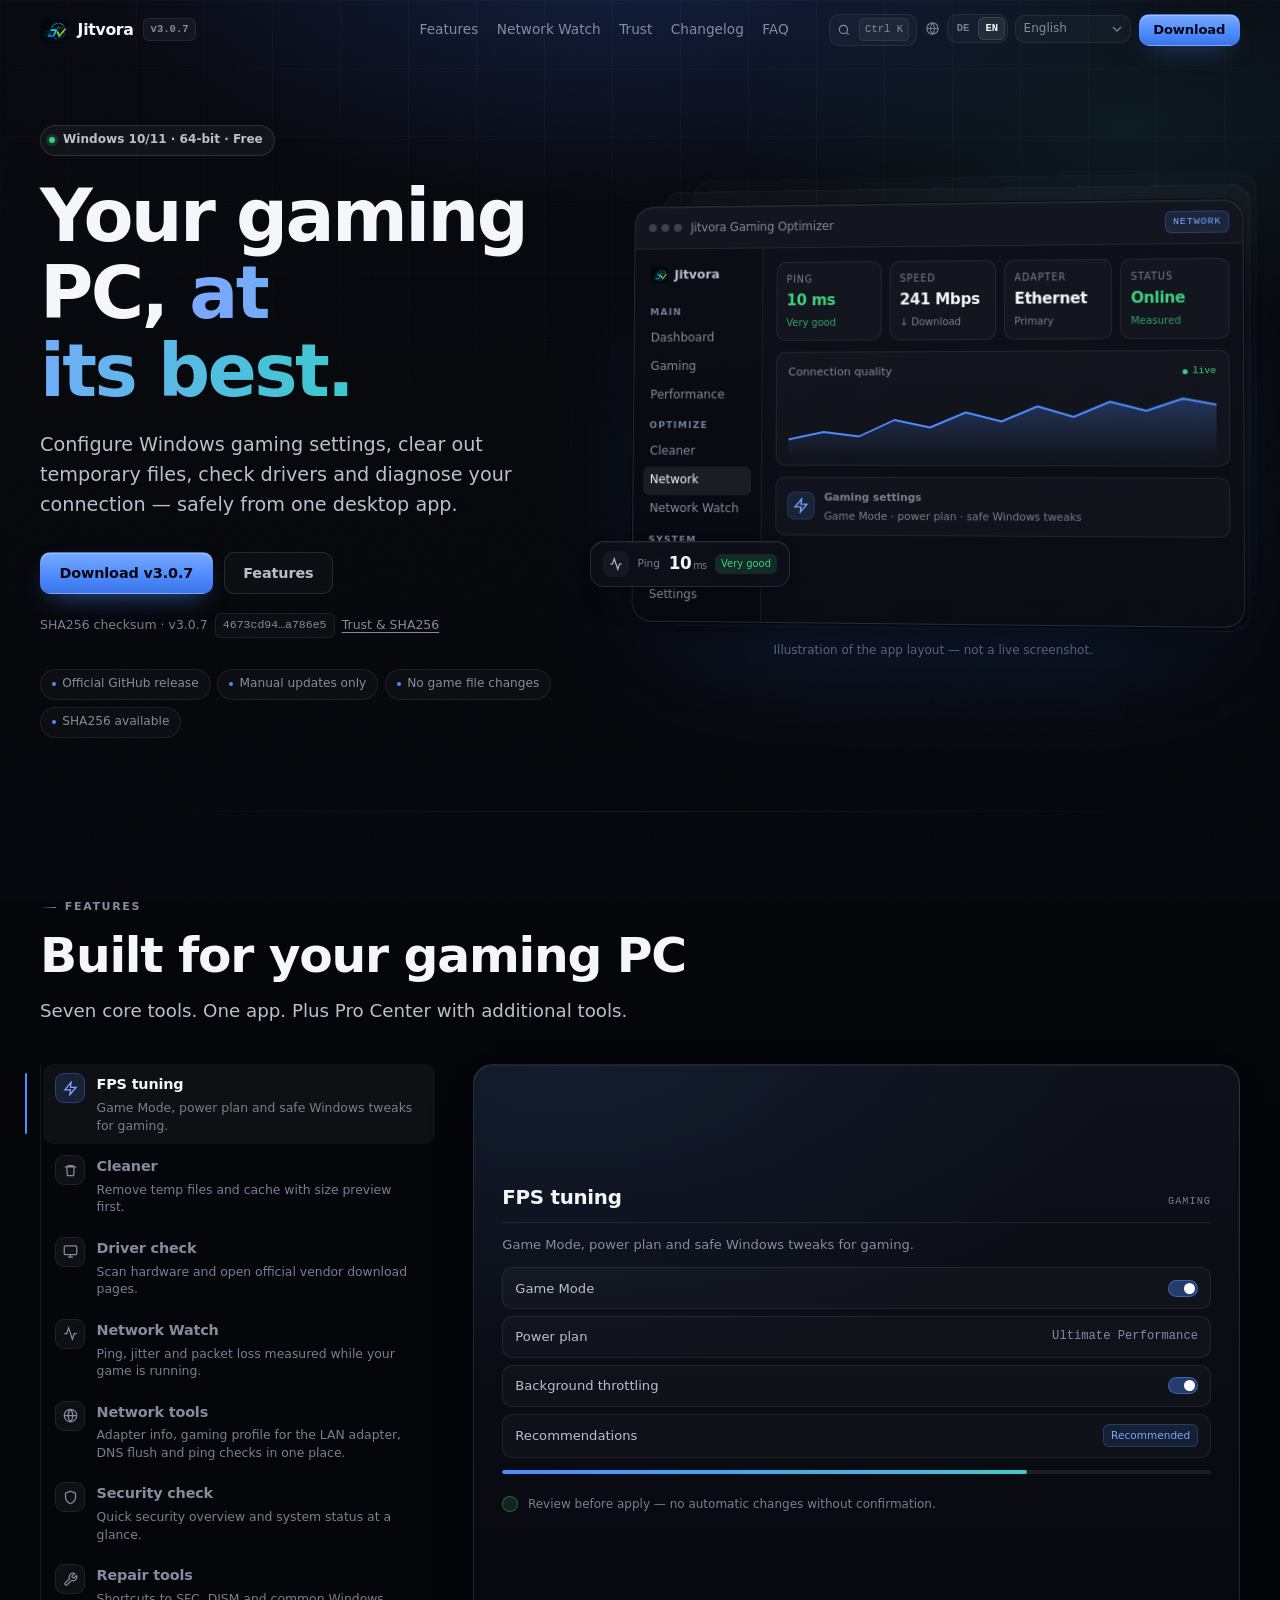
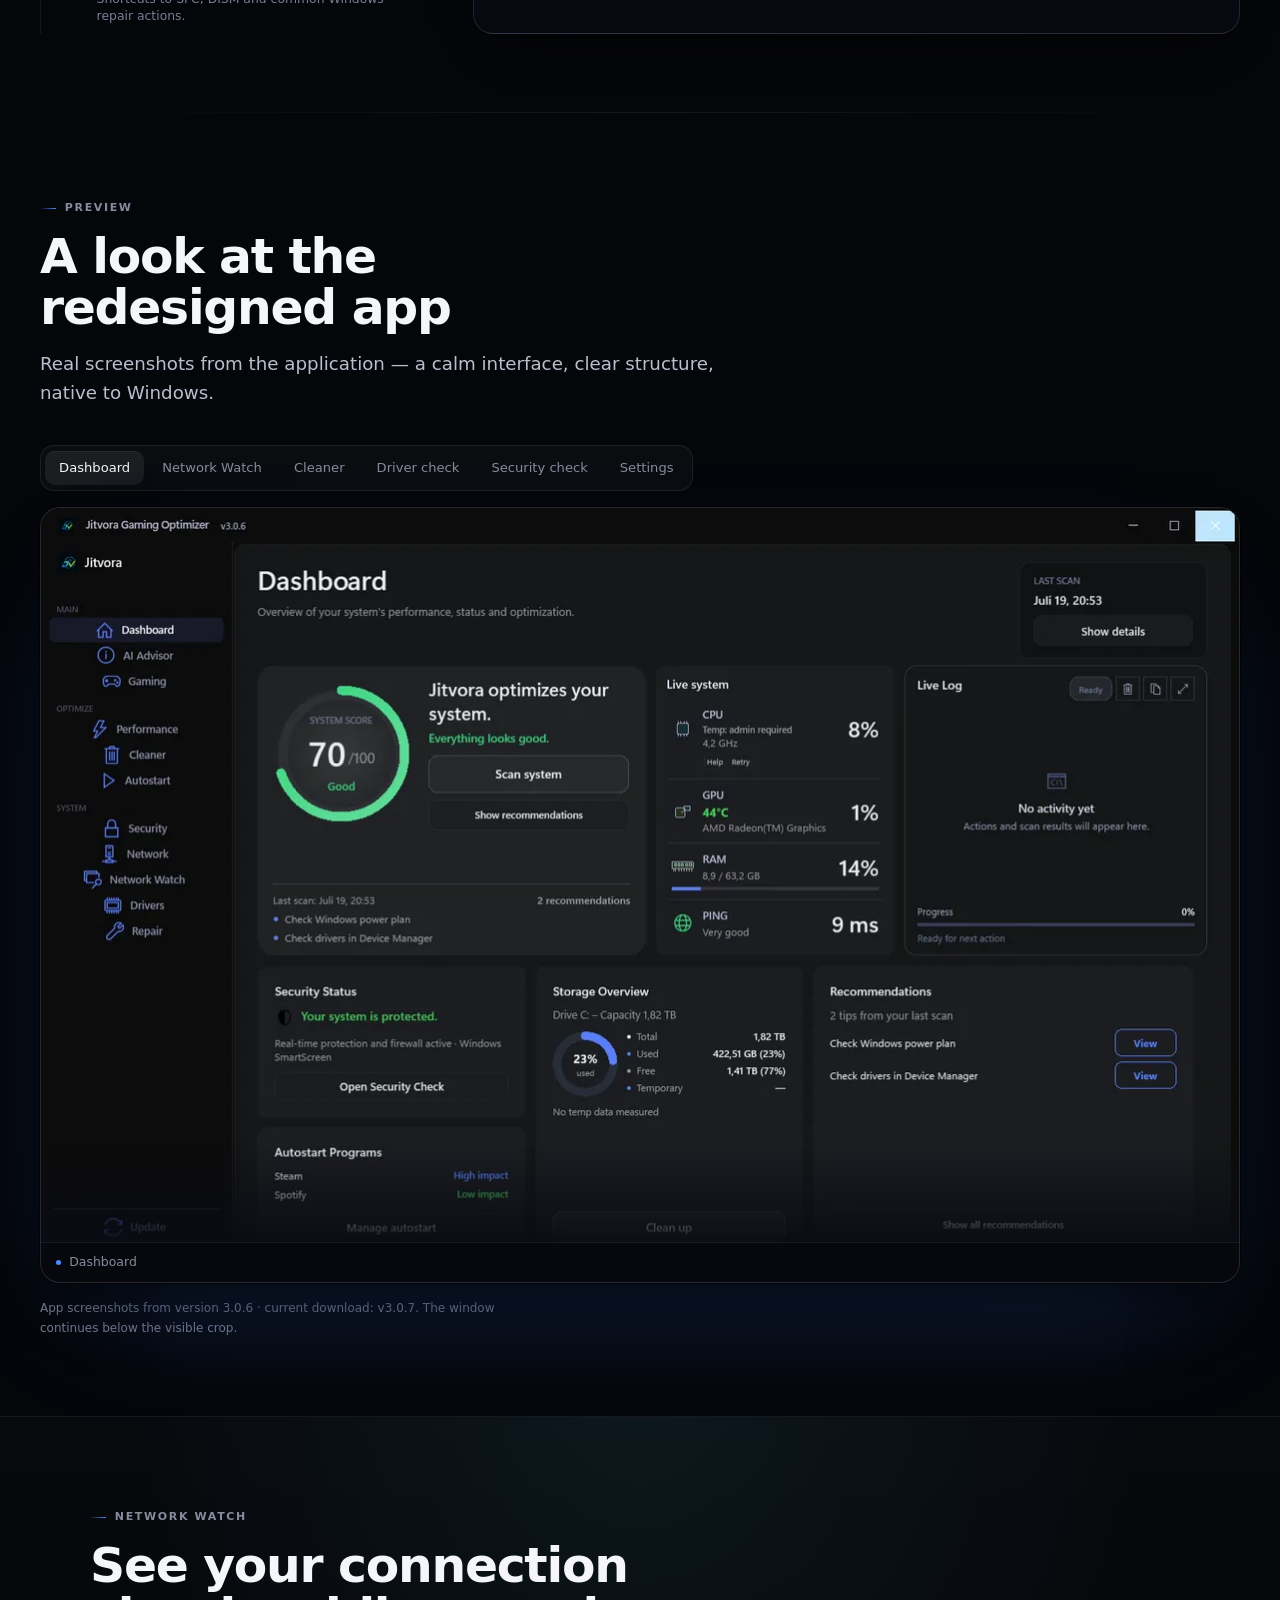
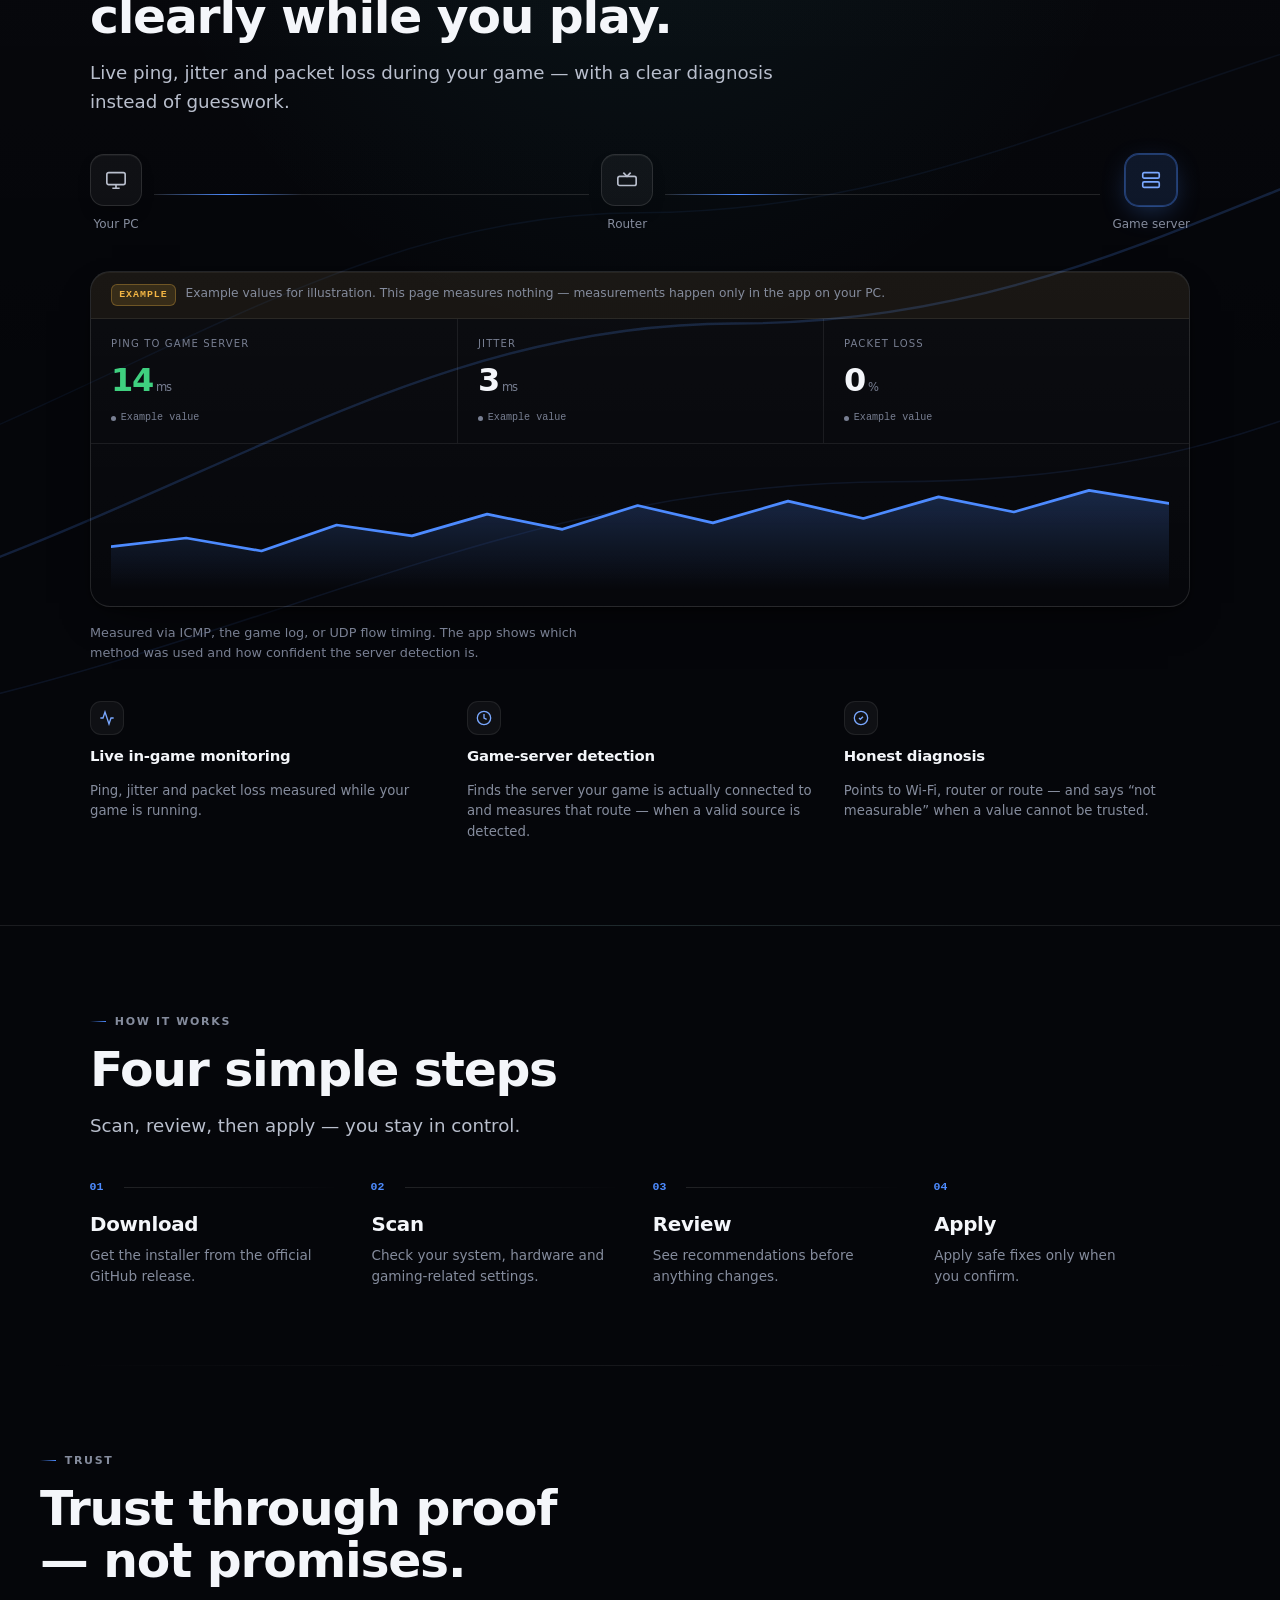
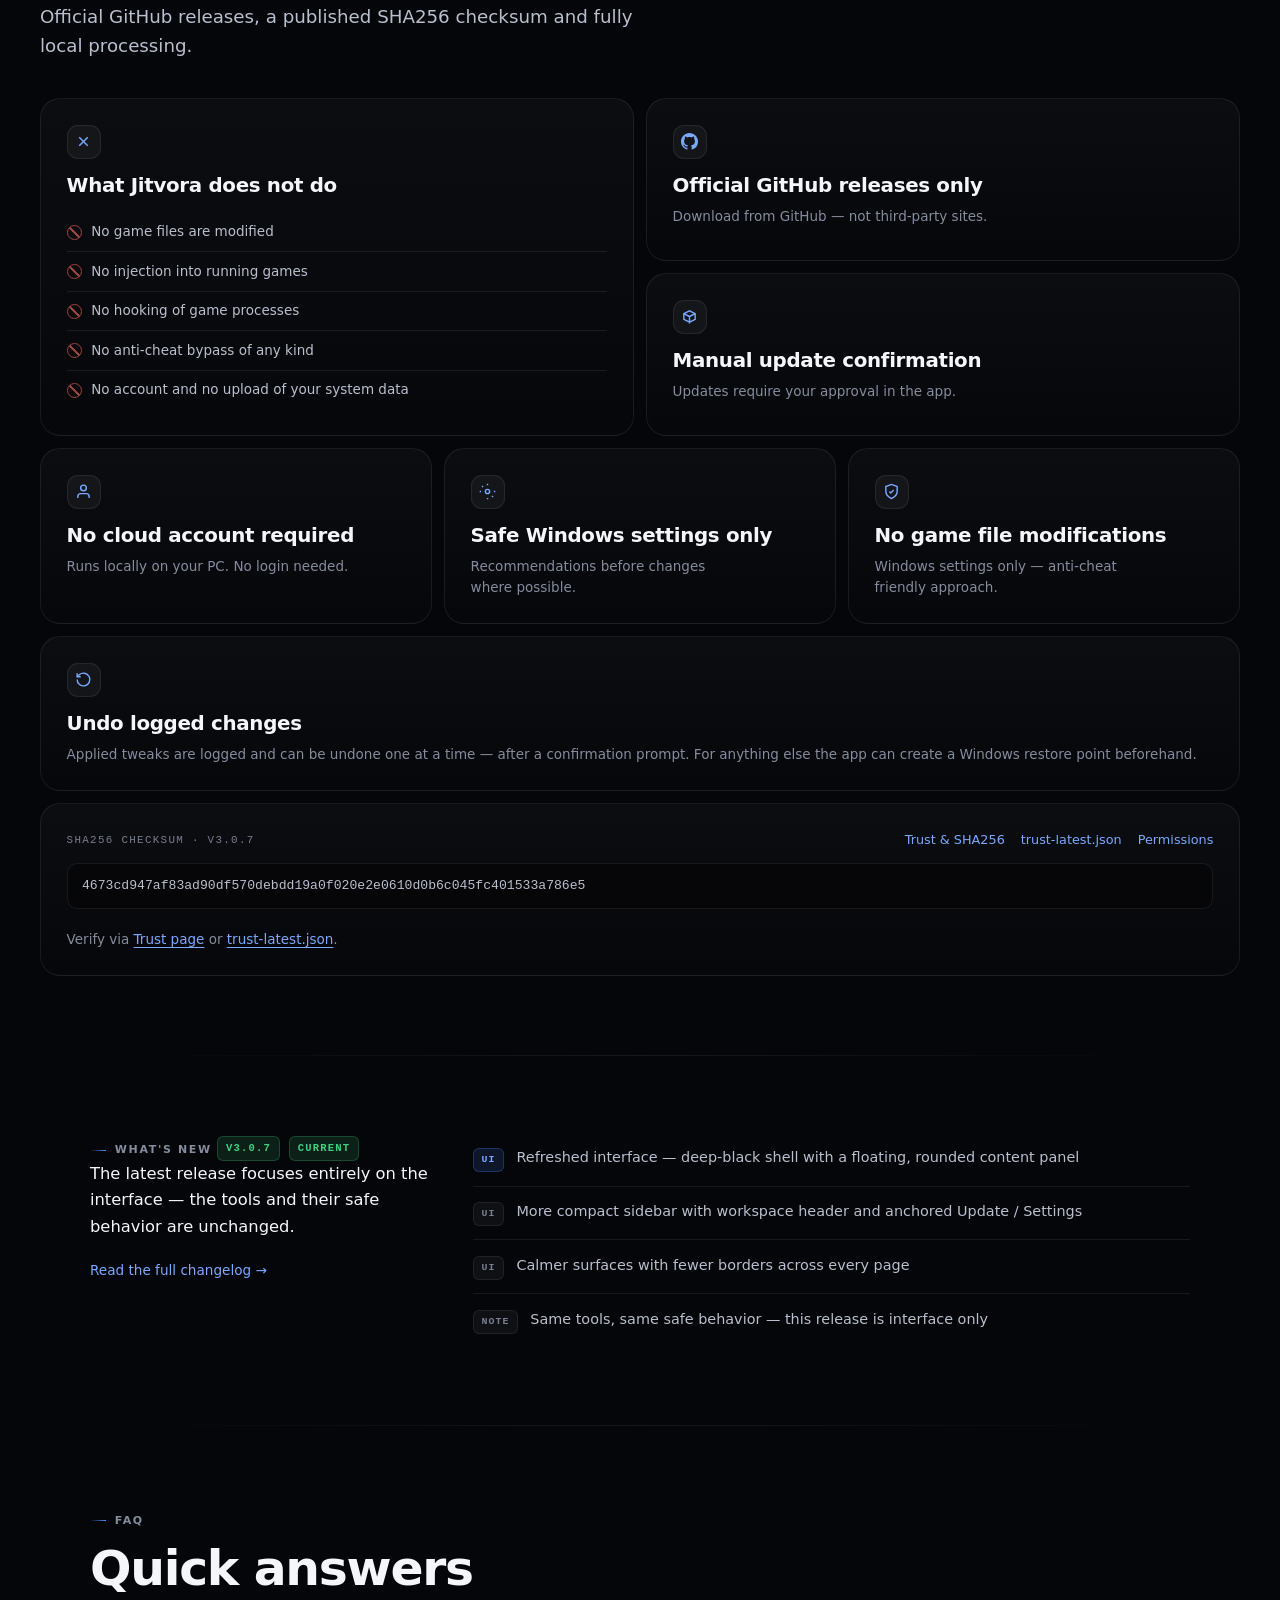
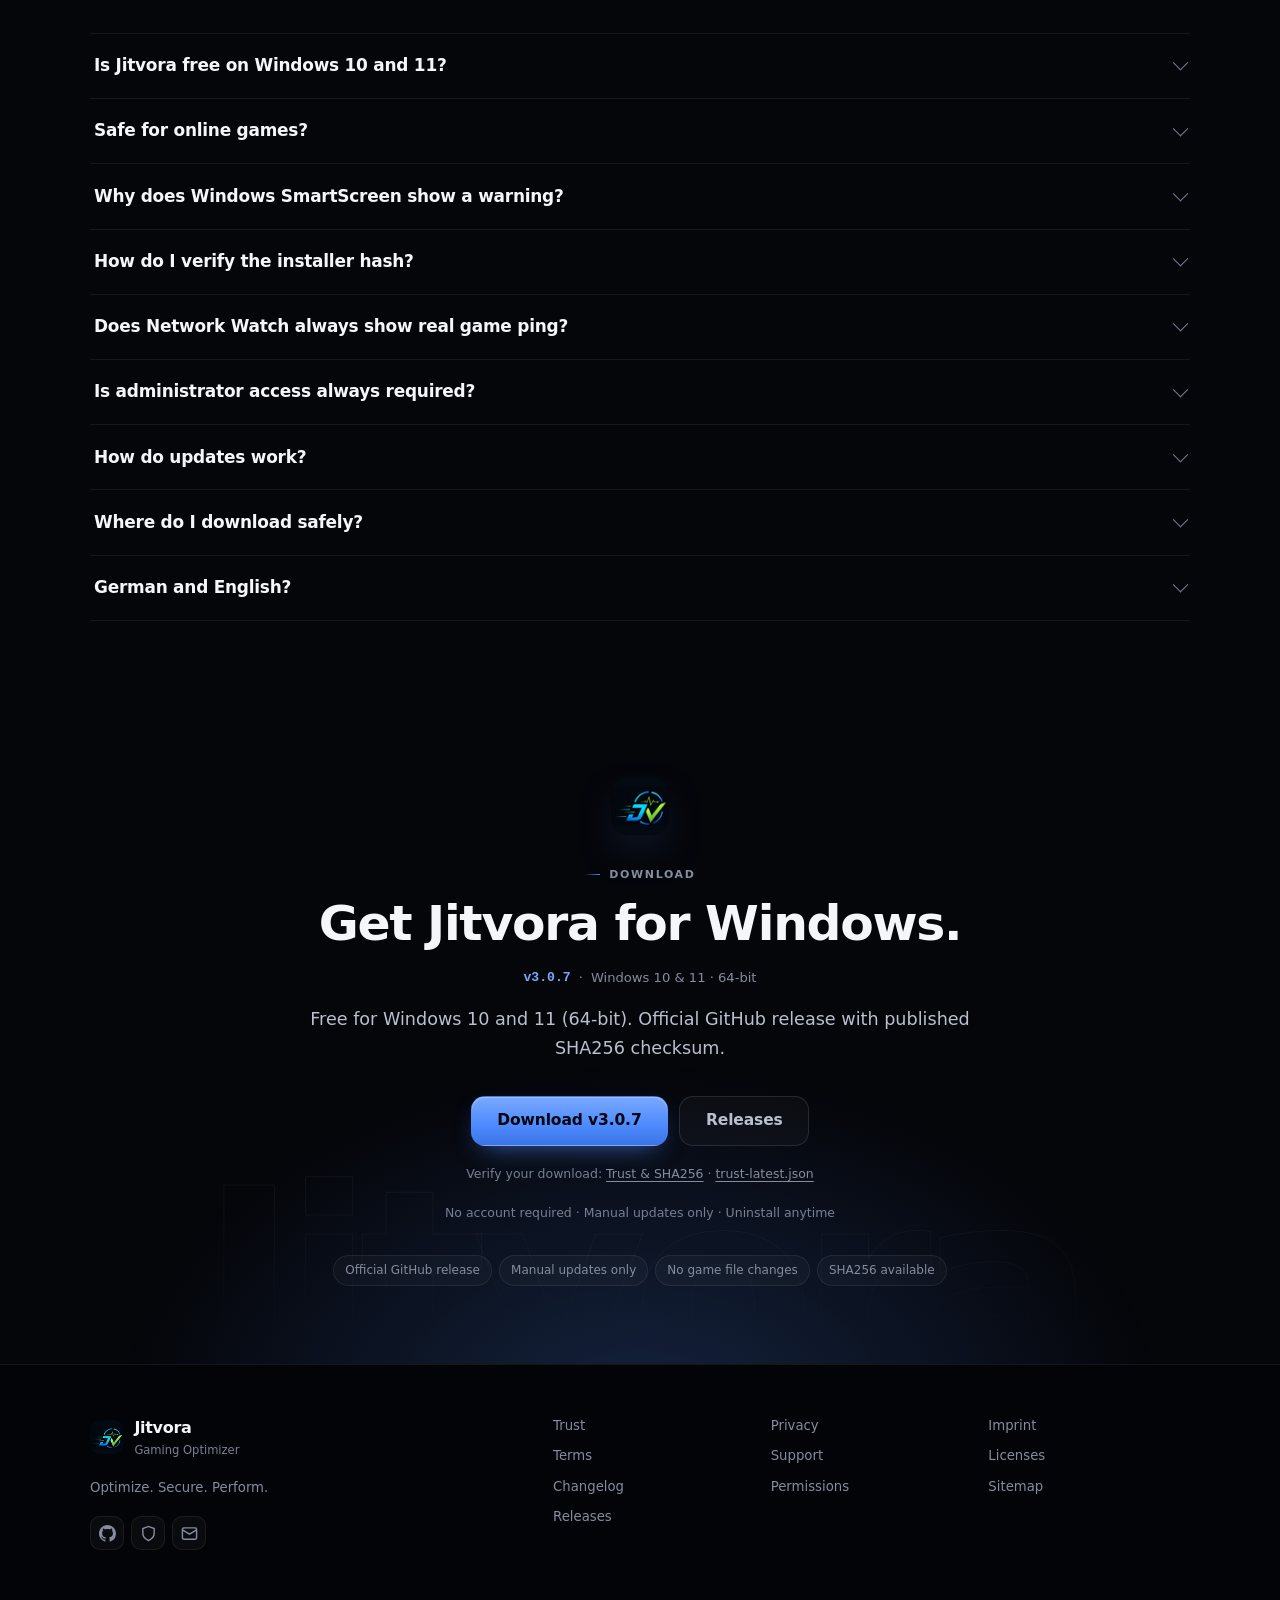
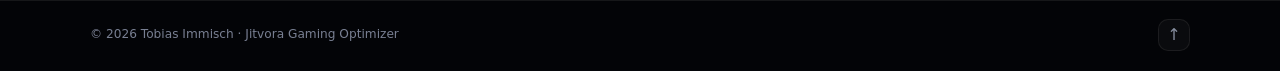
==== commit f60d48f0: "Language selector, product accuracy and legal-page fallback Language selector (concept preserved: DE" ====
--- a/docs/index.html
+++ b/docs/index.html
@@ -28,9 +28,9 @@
   <meta name="twitter:image" content="https://jitvora.de/og-image.png" />
   <script>document.documentElement.classList.remove('no-js');</script>
   <link rel="preload" as="image" href="assets/brand/jitvora-logo-mark-64.png" />
-  <script src="site-lang-boot.js?v=20260725g"></script>
-  <script src="site-i18n.js?v=20260725g" defer></script>
-  <link rel="stylesheet" href="landing.css?v=20260725g" />
+  <script src="site-lang-boot.js?v=20260726d"></script>
+  <script src="site-i18n.js?v=20260726d" defer></script>
+  <link rel="stylesheet" href="landing.css?v=20260726d" />
   <script type="application/ld+json">
   {
     "@context": "https://schema.org",
@@ -622,6 +622,8 @@
             </div>
           </div>
 
+          <p class="net-method" data-i18n="netwatch.method">Measured via ICMP, the game log, or UDP flow timing. The app shows which method was used and how confident the server detection is.</p>
+
           <ul class="net-points reveal stagger">
             <li>
               <span class="net-point-ico" aria-hidden="true"><svg width="16" height="16" viewBox="0 0 24 24" fill="none" stroke="currentColor" stroke-width="2"><path d="M22 12h-4l-3 9L9 3l-3 9H2"/></svg></span>
@@ -630,8 +632,8 @@
             </li>
             <li>
               <span class="net-point-ico" aria-hidden="true"><svg width="16" height="16" viewBox="0 0 24 24" fill="none" stroke="currentColor" stroke-width="2"><circle cx="12" cy="12" r="10"/><path d="M12 6v6l4 2"/></svg></span>
-              <strong data-i18n="netwatch.p2.title">Real game-server detection</strong>
-              <span class="net-point-text" data-i18n="netwatch.p2.text">Finds the server your game is actually connected to and measures that route.</span>
+              <strong data-i18n="netwatch.p2.title">Game-server detection</strong>
+              <span class="net-point-text" data-i18n="netwatch.p2.text">Finds the server your game is actually connected to and measures that route — when a valid source is detected.</span>
             </li>
             <li>
               <span class="net-point-ico" aria-hidden="true"><svg width="16" height="16" viewBox="0 0 24 24" fill="none" stroke="currentColor" stroke-width="2"><circle cx="12" cy="12" r="10"/><path d="M9 12l2 2 4-4"/></svg></span>
@@ -718,6 +720,12 @@
             <span class="tile-ico" aria-hidden="true"><svg width="17" height="17" viewBox="0 0 24 24" fill="none" stroke="currentColor" stroke-width="2"><path d="M12 22s8-4 8-10V5l-8-3-8 3v7c0 6 8 10 8 10z"/><path d="M9 12l2 2 4-4"/></svg></span>
             <h3 data-i18n="safe.4.title">No game file modifications</h3>
             <p data-i18n="safe.4.text">Windows settings only — anti-cheat friendly approach.</p>
+          </article>
+
+          <article class="tile tile--6">
+            <span class="tile-ico" aria-hidden="true"><svg width="17" height="17" viewBox="0 0 24 24" fill="none" stroke="currentColor" stroke-width="2"><path d="M3 12a9 9 0 1 0 3-6.7L3 8"/><path d="M3 3v5h5"/></svg></span>
+            <h3 data-i18n="trust.rollback.title">Undo logged changes</h3>
+            <p data-i18n="trust.rollback.text">Applied tweaks are logged and can be undone one at a time — after a confirmation prompt. For anything else the app can create a Windows restore point beforehand.</p>
           </article>
 
           <article class="tile tile--hash">
@@ -892,7 +900,7 @@
     </div>
   </div>
 
-  <script src="site-lang.js?v=20260725g" defer></script>
-  <script src="landing.js?v=20260725g" defer></script>
+  <script src="site-lang.js?v=20260726d" defer></script>
+  <script src="landing.js?v=20260726d" defer></script>
 </body>
 </html>
--- a/docs/landing.css
+++ b/docs/landing.css
@@ -937,6 +937,10 @@
 .net-graphwrap { padding: 1rem 1.25rem; color: var(--blue); }
 .net-graph { display: block; width: 100%; height: clamp(90px, 12vw, 130px); }
 
+.net-method {
+  max-width: var(--max-text); margin-top: 1rem;
+  font-size: 0.8rem; color: var(--text-4); line-height: 1.55;
+}
 .net-points {
   display: grid; grid-template-columns: repeat(3, minmax(0, 1fr));
   gap: clamp(1rem, 2.4vw, 2rem);
@@ -1201,35 +1205,61 @@
 }
 .back-top:hover { color: var(--text); border-color: var(--line-2); }
 
-/* ————————————————— 17 · language switcher (site-lang.js contract) ————————————————— */
-.lang-switch { display: inline-flex; align-items: center; gap: 0.4rem; }
-.lang-switch-label { display: none; }
-.lang-switch-row { display: inline-flex; align-items: center; gap: 0.35rem; }
+/* ————————————————— 17 · language switcher ————————————————— */
+/* The long list is a native <select>: keyboard-operable, Escape- and
+   outside-click-closing and always inside the viewport, for free. */
+.lang-switch { display: inline-flex; align-items: center; }
+.lang-switch-label { position: absolute; }
+.lang-switch-row { display: inline-flex; align-items: center; gap: 0.4rem; }
+
+.lang-globe { flex: none; color: var(--text-4); }
+
 .lang-switch-btns {
   display: inline-flex; padding: 2px; gap: 2px;
   border-radius: var(--r-sm); background: var(--panel); border: 1px solid var(--line);
 }
 .lang-btn {
-  padding: 0.16rem 0.42rem; border: 0; border-radius: 6px;
+  padding: 0.16rem 0.44rem; border: 0; border-radius: 6px;
   background: none; color: var(--text-4);
   font-family: var(--mono); font-size: 0.66rem; font-weight: 600; cursor: pointer;
   transition: background var(--dur-1) var(--ease), color var(--dur-1) var(--ease);
 }
-.lang-btn:hover { color: var(--text-2); }
-.lang-btn.is-active { background: var(--panel-3); color: var(--text); }
+.lang-btn:hover { color: var(--text-2); background: var(--panel-2); }
+.lang-btn.is-active {
+  background: var(--panel-3); color: var(--text);
+  box-shadow: inset 0 0 0 1px var(--line-2);
+}
+
 .lang-select-more {
-  height: 28px; max-width: 8.5rem;
-  padding: 0 0.4rem; border-radius: var(--r-sm);
+  /* fixed width so switching Deutsch <-> Bahasa Indonesia never reflows the bar */
+  width: 8.25rem; height: 28px;
+  padding: 0 1.5rem 0 0.5rem;
+  border-radius: var(--r-sm);
   background: var(--panel); border: 1px solid var(--line); color: var(--text-3);
-  font-size: 0.74rem; cursor: pointer;
+  font: inherit; font-size: 0.75rem;
+  cursor: pointer; appearance: none;
+  text-overflow: ellipsis; white-space: nowrap; overflow: hidden;
+  background-image: url("data:image/svg+xml,%3Csvg xmlns='http://www.w3.org/2000/svg' width='10' height='6' viewBox='0 0 10 6'%3E%3Cpath fill='none' stroke='%23787f92' stroke-width='1.4' d='M1 1l4 4 4-4'/%3E%3C/svg%3E");
+  background-repeat: no-repeat;
+  background-position: right 0.5rem center;
+  transition: border-color var(--dur-1) var(--ease), color var(--dur-1) var(--ease);
+}
+[dir="rtl"] .lang-select-more {
+  padding: 0 0.5rem 0 1.5rem;
+  background-position: left 0.5rem center;
 }
 .lang-select-more:hover { border-color: var(--line-2); color: var(--text-2); }
+.lang-select-more.is-active { color: var(--text); border-color: var(--line-2); }
 .lang-select-more option { background: var(--ink-700); color: var(--text); }
-.lang-select-more.is-active { color: var(--text); border-color: var(--line-2); }
 .lang-switch-note { display: none; }
-.nav-drawer-lang .lang-switch { flex-wrap: wrap; }
+
+/* in the mobile drawer the switcher gets the full width and a visible label */
+.nav-drawer-lang .lang-switch { display: block; width: 100%; }
+.nav-drawer-lang .lang-switch-row { display: flex; width: 100%; }
+.nav-drawer-lang .lang-select-more { flex: 1; width: auto; height: 40px; font-size: 0.9rem; }
+.nav-drawer-lang .lang-btn { padding: 0.5rem 0.75rem; font-size: 0.75rem; }
 .nav-drawer-lang .lang-switch-note {
-  display: block; margin-top: 0.5rem; font-size: 0.72rem; color: var(--text-4);
+  display: block; margin-top: 0.6rem; font-size: 0.72rem; color: var(--text-4);
 }
 
 /* ————————————————— 18 · command palette ————————————————— */
@@ -1379,11 +1409,13 @@
 }
 
 /* ————————————————— 20 · responsive ————————————————— */
-/* just above the burger breakpoint the bar is tight — drop the search label */
-@media (max-width: 1260px) {
+/* just above the burger breakpoint the bar is tight — drop the search label and
+   tighten the links, sized against the widest locale (fr) */
+@media (max-width: 1320px) {
   .cmdk-trigger { padding: 0 0.45rem; }
   .cmdk-trigger > span { display: none; }
-  .lang-select-more { max-width: 6.5rem; }
+  .nav-links a { padding-inline: 0.5rem; }
+  .lang-select-more { width: 7.25rem; }
 }
 
 @media (max-width: 1080px) {
@@ -1399,7 +1431,7 @@
 
 /* The bar collapses well before tablet width: the five nav labels plus the
    language switcher need real room, and locales like fr/ru/uk run long. */
-@media (max-width: 1120px) {
+@media (max-width: 1200px) {
   .nav-links { display: none; }
   .nav-lang-desktop { display: none; }
   .cmdk-trigger { display: none; }
@@ -1429,7 +1461,11 @@
   .showcase-tab-d { display: none; }
   .steps { grid-template-columns: repeat(2, minmax(0, 1fr)); }
   .step:nth-child(2)::after { display: none; }
-  .net-points { grid-template-columns: 1fr; gap: 1.3rem; }
+  .net-method {
+  max-width: var(--max-text); margin-top: 1rem;
+  font-size: 0.8rem; color: var(--text-4); line-height: 1.55;
+}
+.net-points { grid-template-columns: 1fr; gap: 1.3rem; }
   .tile, .tile--3, .tile--4 { grid-column: span 3; }
   .tile--nots { grid-column: span 6; grid-row: auto; }
   .tile--6, .tile--hash { grid-column: span 6; }
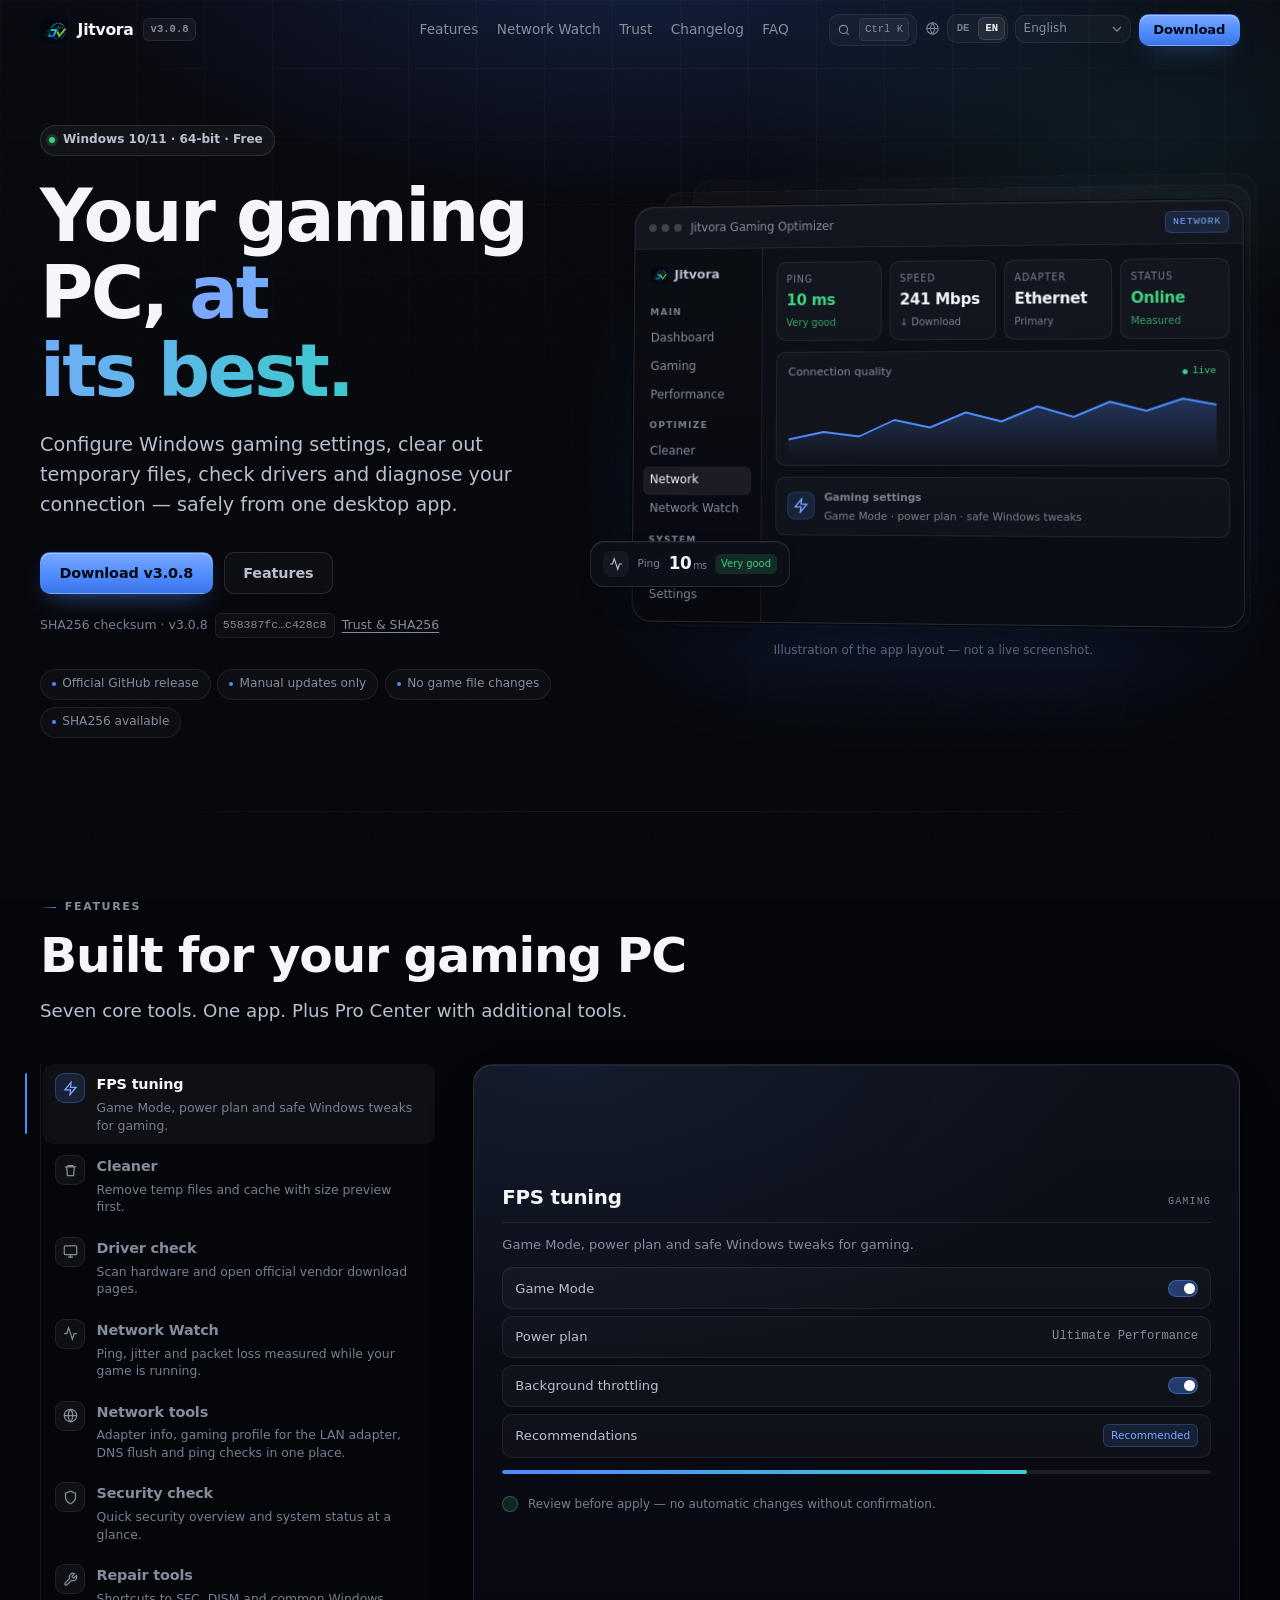
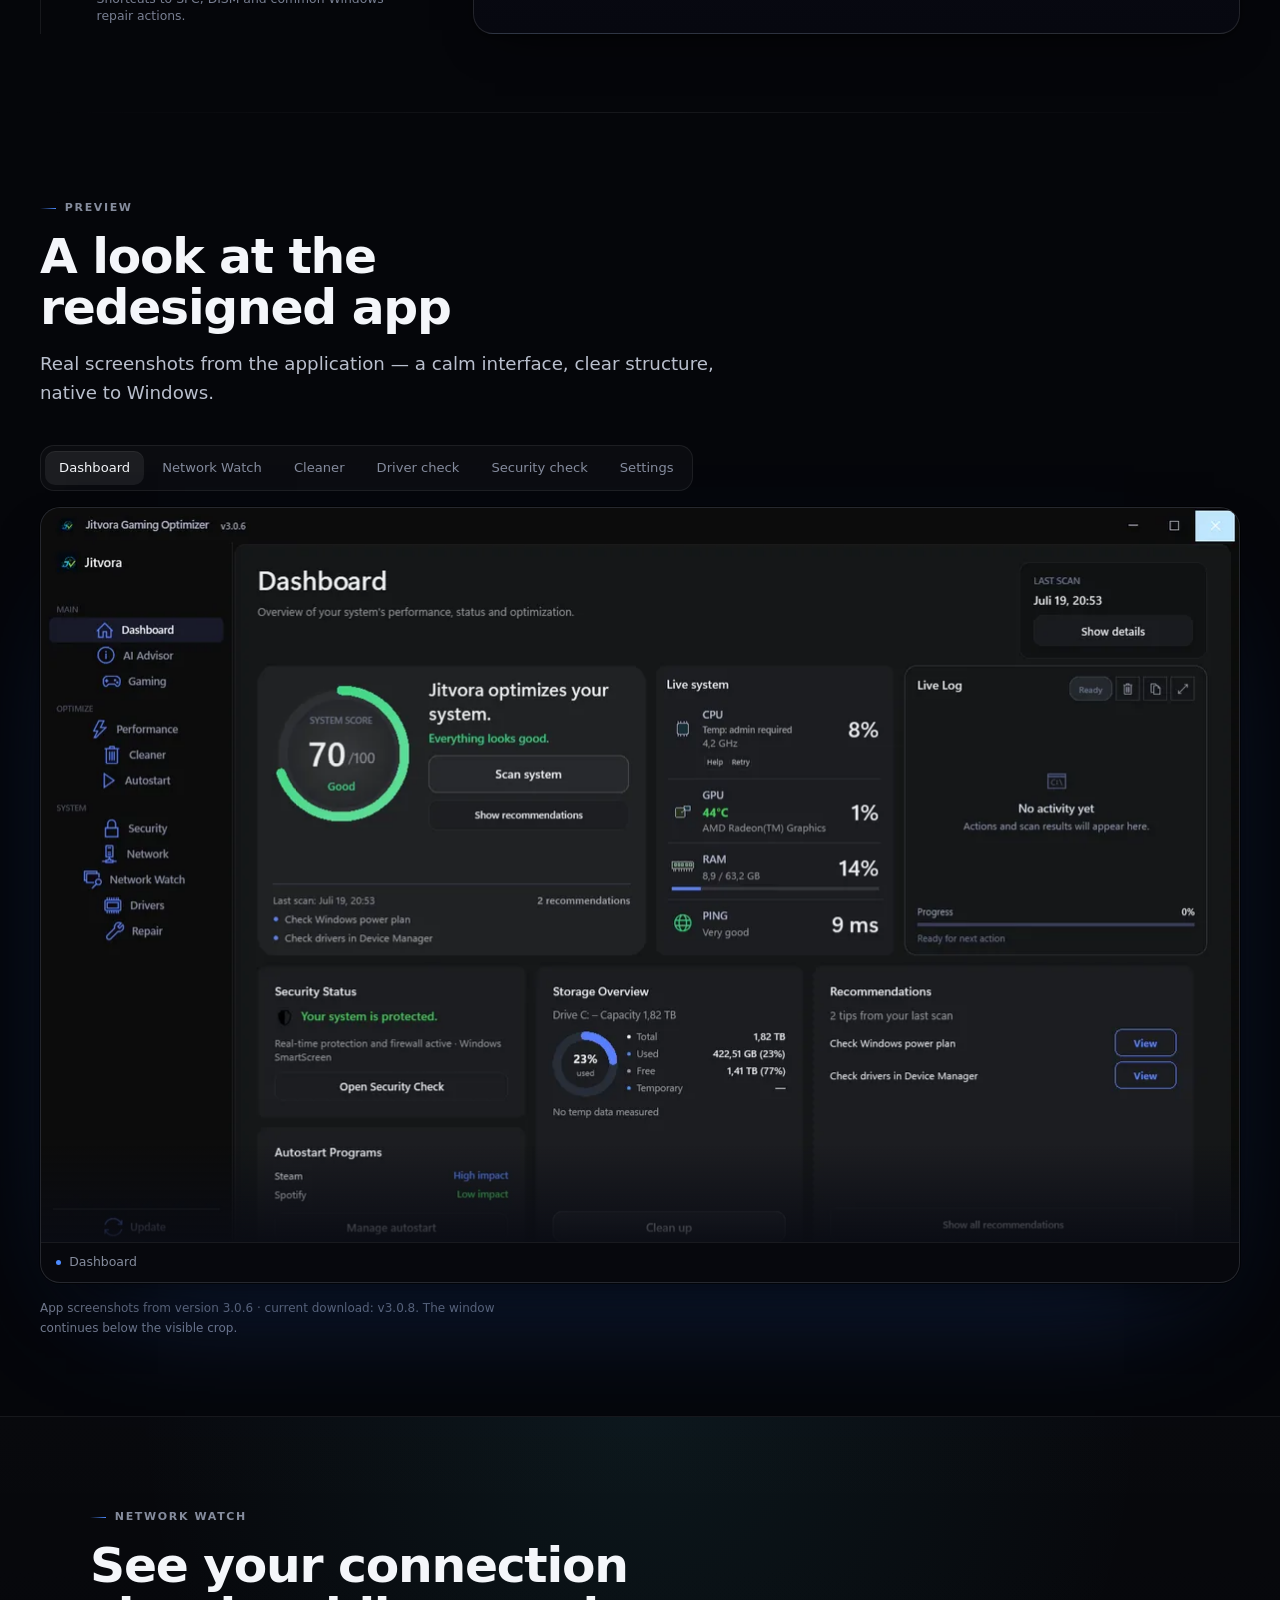
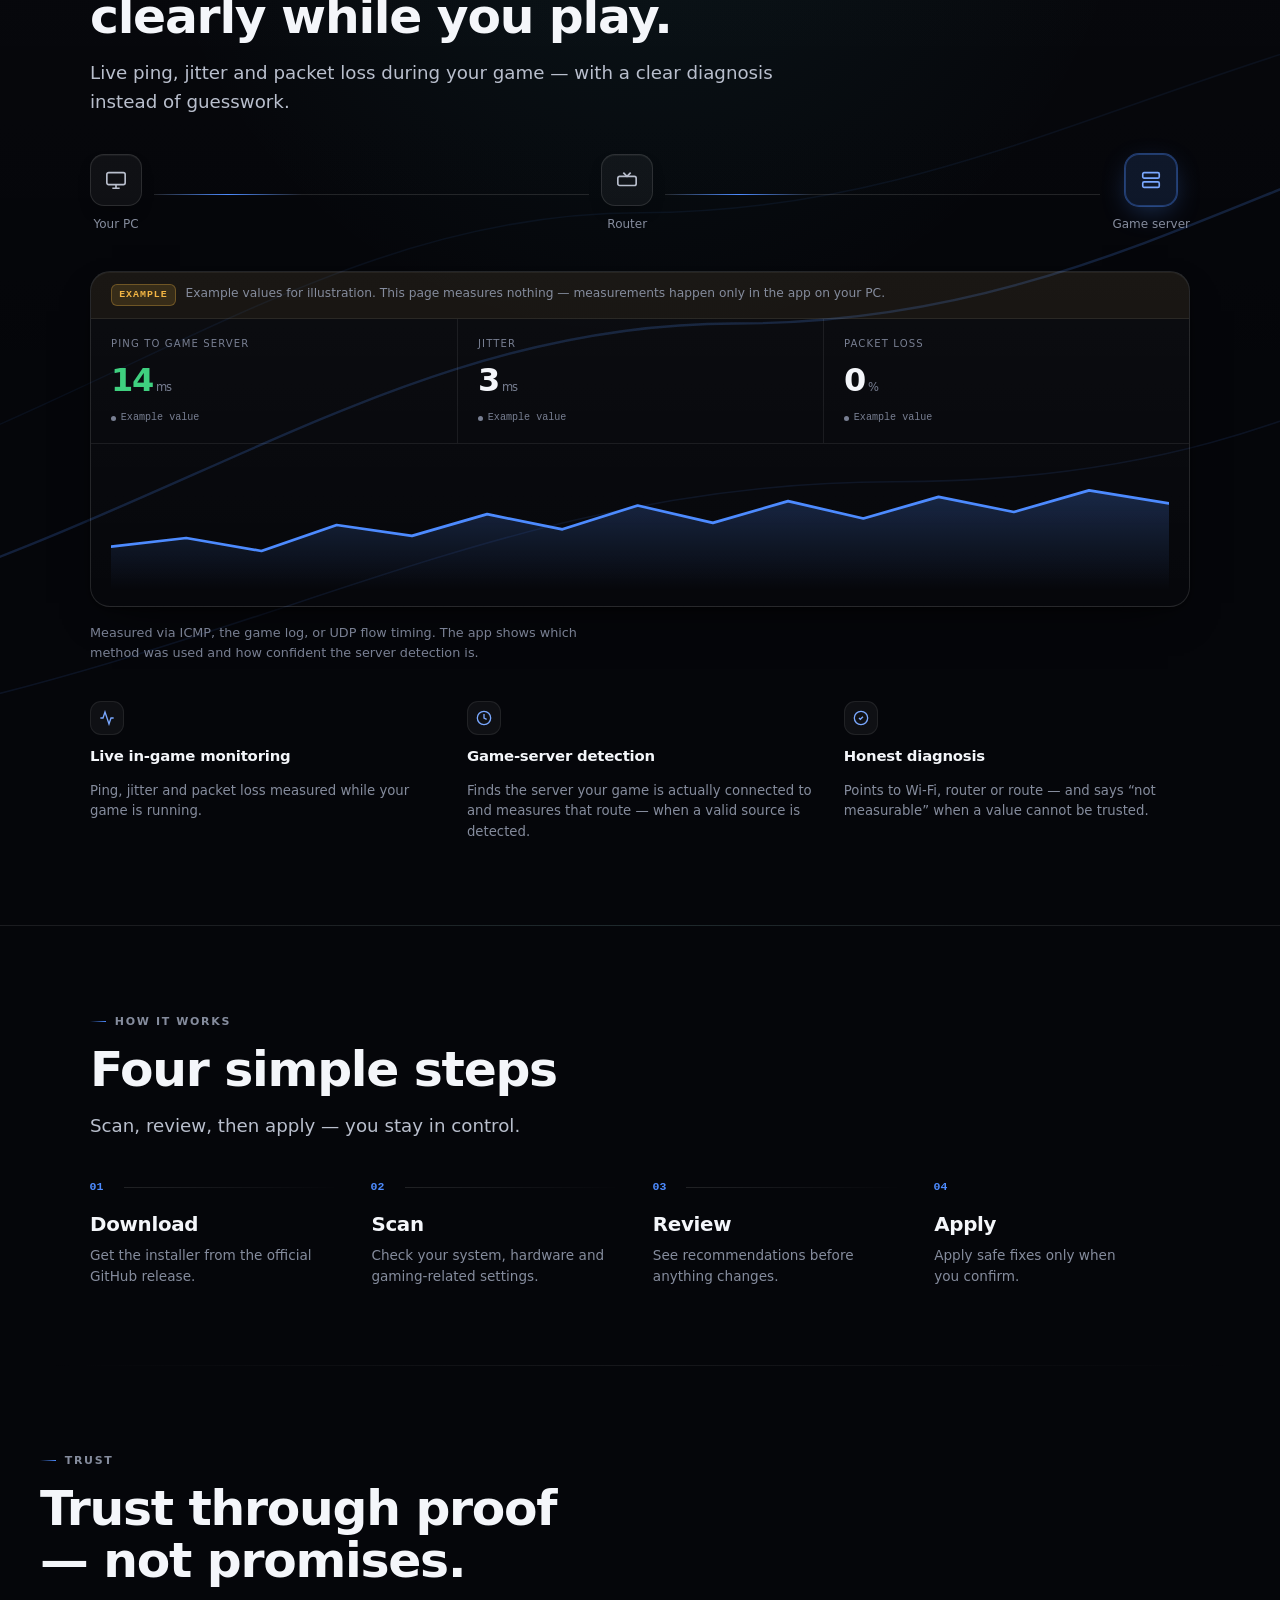
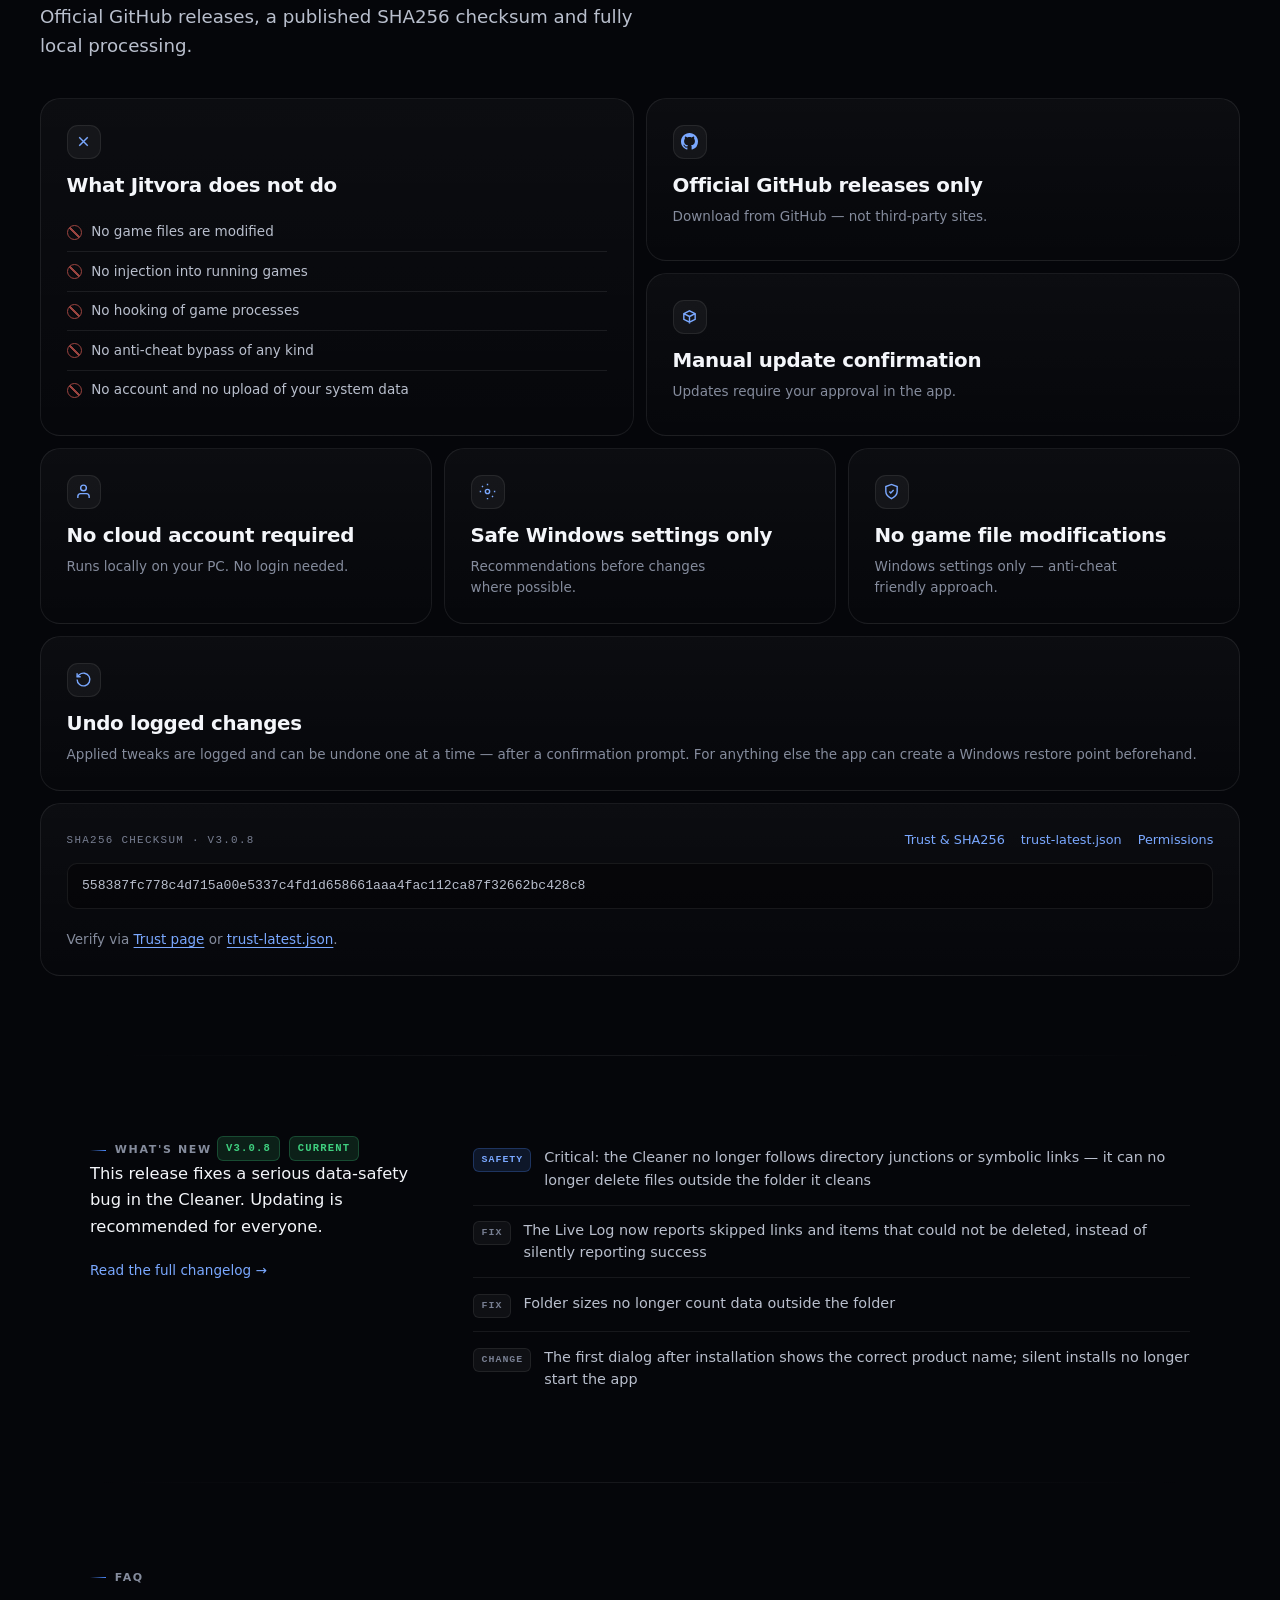
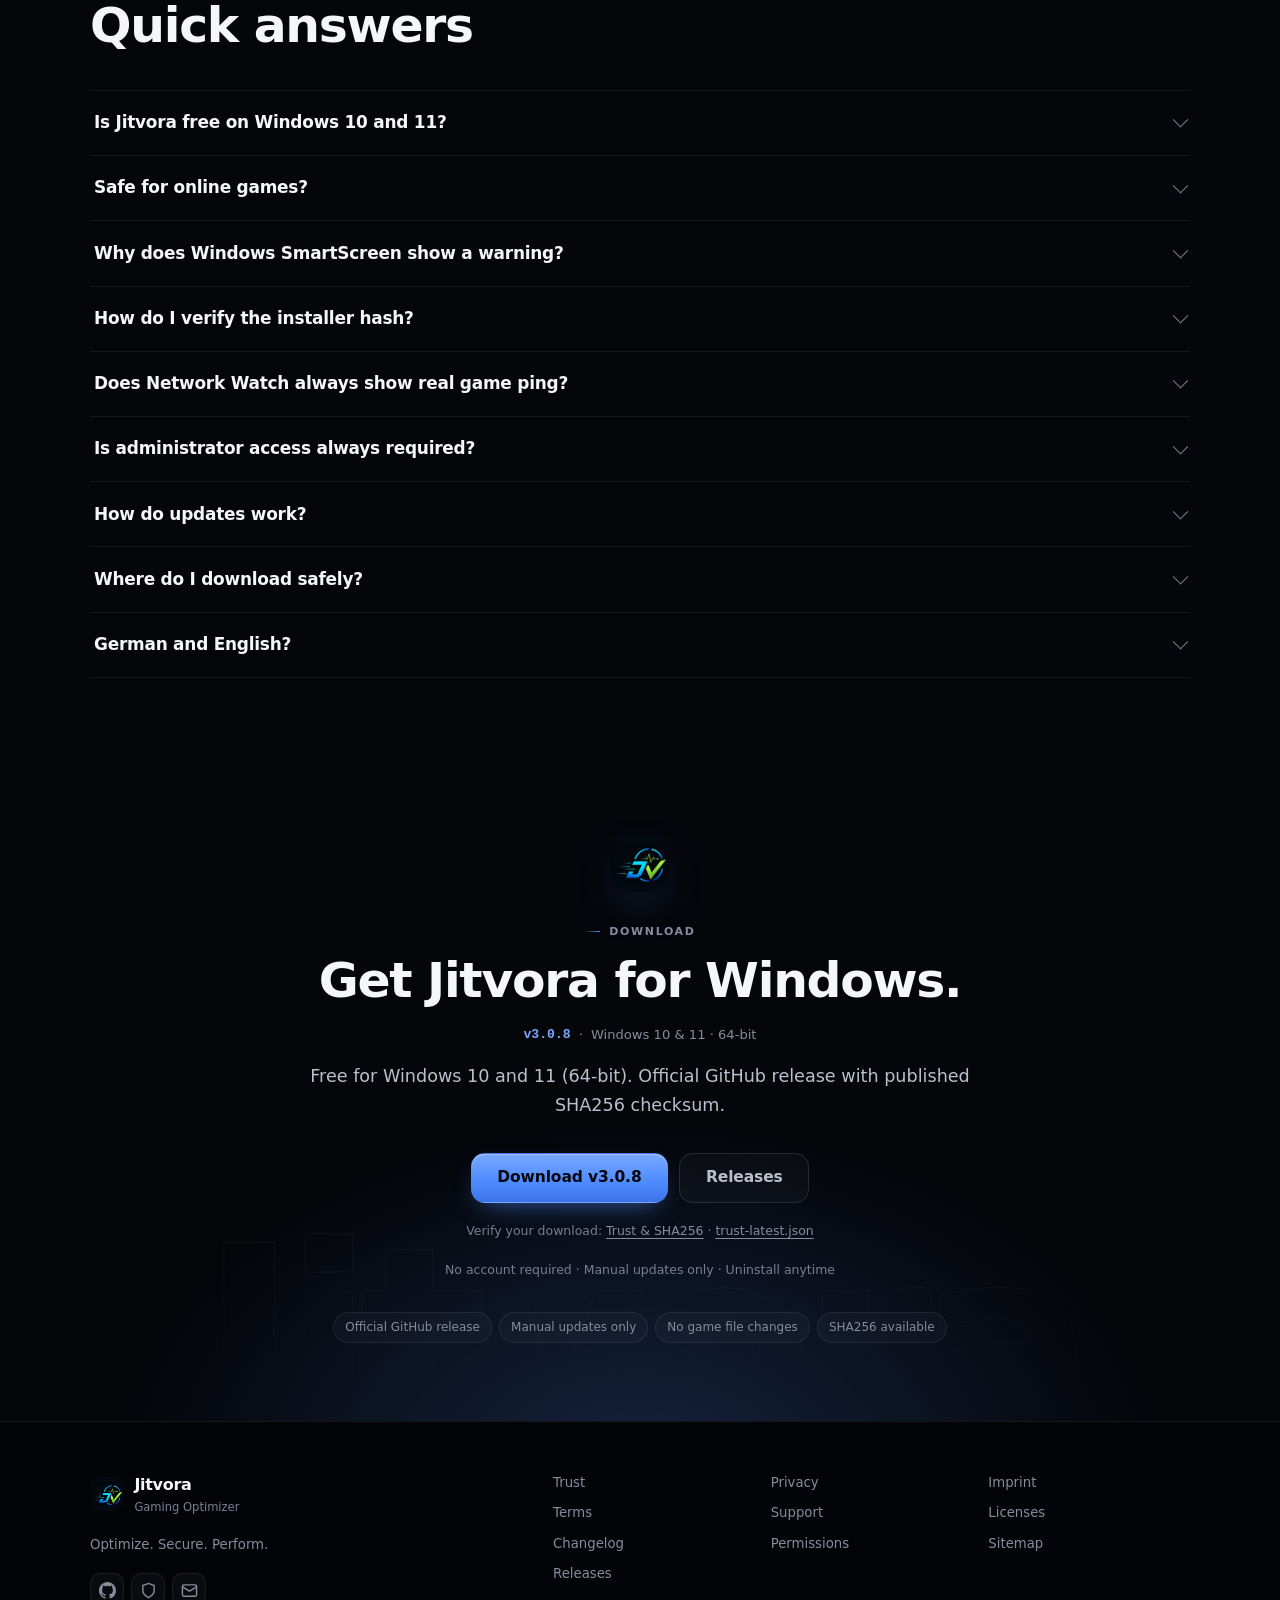
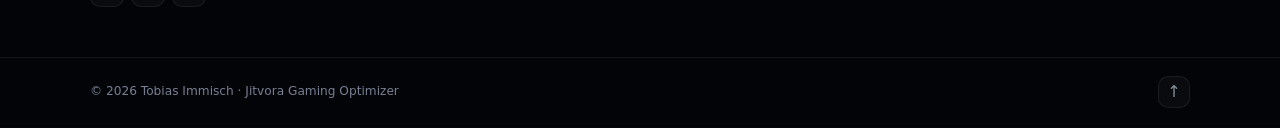
==== commit bae555d4: "Release Jitvora Gaming Optimizer v3.0.8" ====
--- a/docs/index.html
+++ b/docs/index.html
@@ -10,7 +10,7 @@
   <link rel="apple-touch-icon" href="assets/brand/jitvora-logo-mark.png" />
   <link rel="manifest" href="site.webmanifest" />
   <title data-i18n-title>Jitvora Gaming Optimizer — Windows Gaming Optimizer, FPS &amp; PC Cleaner</title>
-  <meta name="description" data-i18n-desc content="Jitvora Gaming Optimizer — Windows gaming optimizer for FPS tuning, PC cleanup, driver checks, Network Watch, game latency monitoring and safe system tweaks. Free download v3.0.7 for Windows 10/11." />
+  <meta name="description" data-i18n-desc content="Jitvora Gaming Optimizer — Windows gaming optimizer for FPS tuning, PC cleanup, driver checks, Network Watch, game latency monitoring and safe system tweaks. Free download v3.0.8 for Windows 10/11." />
   <meta name="keywords" content="Jitvora Gaming Optimizer, Jitvora Optimizer, Windows gaming optimizer, PC gaming optimizer, Network Watch, game latency monitor, gaming network diagnostics, Windows performance optimizer, FPS optimizer, PC cleaner, Windows 10, Windows 11" />
   <meta name="author" content="Tobias Immisch" />
   <meta name="robots" content="index, follow" />
@@ -18,7 +18,7 @@
   <meta property="og:type" content="website" />
   <meta property="og:site_name" content="Jitvora Gaming Optimizer" />
   <meta property="og:title" content="Jitvora Gaming Optimizer" />
-  <meta property="og:description" content="Windows gaming optimizer — FPS, PC cleaner, Network Watch, driver checks and safe Windows tweaks. Download v3.0.7." />
+  <meta property="og:description" content="Windows gaming optimizer — FPS, PC cleaner, Network Watch, driver checks and safe Windows tweaks. Download v3.0.8." />
   <meta property="og:url" content="https://jitvora.de/" />
   <meta property="og:image" content="https://jitvora.de/og-image.png" />
   <meta property="og:image:alt" content="Jitvora Gaming Optimizer logo" />
@@ -28,9 +28,9 @@
   <meta name="twitter:image" content="https://jitvora.de/og-image.png" />
   <script>document.documentElement.classList.remove('no-js');</script>
   <link rel="preload" as="image" href="assets/brand/jitvora-logo-mark-64.png" />
-  <script src="site-lang-boot.js?v=20260726d"></script>
-  <script src="site-i18n.js?v=20260726d" defer></script>
-  <link rel="stylesheet" href="landing.css?v=20260726d" />
+  <script src="site-lang-boot.js?v=20260726e"></script>
+  <script src="site-i18n.js?v=20260726e" defer></script>
+  <link rel="stylesheet" href="landing.css?v=20260726e" />
   <script type="application/ld+json">
   {
     "@context": "https://schema.org",
@@ -39,8 +39,8 @@
     "operatingSystem": "Windows 10, Windows 11",
     "applicationCategory": "UtilitiesApplication",
     "description": "Jitvora Gaming Optimizer — Windows gaming optimizer with Network Watch, game latency monitoring, gaming network diagnostics, FPS tuning, PC cleanup, driver checks and safe Windows tweaks.",
-    "downloadUrl": "https://github.com/LegendR622/Jitvora-Gaming-Optimizer/releases/download/v3.0.7/Jitvora_Gaming_Optimizer_Setup_v3.0.7.exe",
-    "softwareVersion": "3.0.7",
+    "downloadUrl": "https://github.com/LegendR622/Jitvora-Gaming-Optimizer/releases/download/v3.0.8/Jitvora_Gaming_Optimizer_Setup_v3.0.8.exe",
+    "softwareVersion": "3.0.8",
     "offers": { "@type": "Offer", "price": "0", "priceCurrency": "EUR" },
     "author": { "@type": "Person", "name": "Tobias Immisch" },
     "url": "https://jitvora.de/"
@@ -52,13 +52,13 @@
     "@type": "FAQPage",
     "mainEntity": [
       { "@type": "Question", "name": "Is Jitvora free on Windows 10 and 11?",
-        "acceptedAnswer": { "@type": "Answer", "text": "Yes — the full version is free on 64-bit Windows 10 and 11. No license key for v3.0.7." } },
+        "acceptedAnswer": { "@type": "Answer", "text": "Yes — the full version is free on 64-bit Windows 10 and 11. No license key for v3.0.8." } },
       { "@type": "Question", "name": "Does Jitvora modify games or bypass anti-cheat?",
         "acceptedAnswer": { "@type": "Answer", "text": "No. Jitvora changes Windows settings only. It does not modify game files, inject into games, hook game processes or bypass anti-cheat systems." } },
       { "@type": "Question", "name": "Why does Windows SmartScreen show a warning?",
-        "acceptedAnswer": { "@type": "Answer", "text": "v3.0.7 is not code-signed yet, so SmartScreen can warn about an unknown publisher. Verify the published SHA256 checksum before installing." } },
+        "acceptedAnswer": { "@type": "Answer", "text": "v3.0.8 is not code-signed yet, so SmartScreen can warn about an unknown publisher. Verify the published SHA256 checksum before installing." } },
       { "@type": "Question", "name": "How do I verify the installer hash?",
-        "acceptedAnswer": { "@type": "Answer", "text": "Run Get-FileHash .\\Jitvora_Gaming_Optimizer_Setup_v3.0.7.exe -Algorithm SHA256 in PowerShell and compare the result with the checksum on the Trust page or in trust-latest.json." } },
+        "acceptedAnswer": { "@type": "Answer", "text": "Run Get-FileHash .\\Jitvora_Gaming_Optimizer_Setup_v3.0.8.exe -Algorithm SHA256 in PowerShell and compare the result with the checksum on the Trust page or in trust-latest.json." } },
       { "@type": "Question", "name": "Does Network Watch always show real game ping?",
         "acceptedAnswer": { "@type": "Answer", "text": "No. Real game ping is shown only when a valid game-server connection is detected. Otherwise Jitvora labels the value as a diagnostic measurement or as not measurable." } },
       { "@type": "Question", "name": "Is administrator access always required?",
@@ -78,7 +78,7 @@
         <a class="brand" href="index.html">
           <img class="brand-mark" src="assets/brand/jitvora-logo-mark-64.png" alt="" width="28" height="28" decoding="async" />
           <span class="brand-name">Jitvora</span>
-          <span class="brand-ver" data-app-version>v3.0.7</span>
+          <span class="brand-ver" data-app-version>v3.0.8</span>
         </a>
 
         <nav class="nav-links" data-i18n-aria="nav.menu" aria-label="Main">
@@ -133,13 +133,13 @@
             <p class="hero-sub" data-i18n="hero.sub">Configure Windows gaming settings, clear out temporary files, check drivers and diagnose your connection — safely from one desktop app.</p>
 
             <div class="hero-cta">
-              <a class="btn btn-primary" data-dl-link href="https://github.com/LegendR622/Jitvora-Gaming-Optimizer/releases/download/v3.0.7/Jitvora_Gaming_Optimizer_Setup_v3.0.7.exe" data-i18n="hero.download" rel="noopener"><svg class="btn-icon" width="16" height="16" viewBox="0 0 24 24" fill="currentColor" aria-hidden="true"><path d="M3 5.5L12 3l9 2.5v13L12 21l-9-2.5V5.5zm2 .8v10.2l7 1.9V7.2L5 6.3zm9 .9v10.2l7-1.9V6.3l-7 1.9z"/></svg>Download {version}</a>
+              <a class="btn btn-primary" data-dl-link href="https://github.com/LegendR622/Jitvora-Gaming-Optimizer/releases/download/v3.0.8/Jitvora_Gaming_Optimizer_Setup_v3.0.8.exe" data-i18n="hero.download" rel="noopener"><svg class="btn-icon" width="16" height="16" viewBox="0 0 24 24" fill="currentColor" aria-hidden="true"><path d="M3 5.5L12 3l9 2.5v13L12 21l-9-2.5V5.5zm2 .8v10.2l7 1.9V7.2L5 6.3zm9 .9v10.2l7-1.9V6.3l-7 1.9z"/></svg>Download {version}</a>
               <a class="btn btn-ghost" href="#features" data-i18n="nav.features">Features</a>
             </div>
 
             <p class="hero-verify">
               <span data-i18n="trust.sha">SHA256 checksum · {version}</span>
-              <code data-hash-short>4673cd94…a786e5</code>
+              <code data-hash-short>558387fc…c428c8</code>
               <a href="trust.html" data-i18n="hero.trust">Trust &amp; SHA256</a>
             </p>
 
@@ -737,7 +737,7 @@
                 <a href="permissions.html">Permissions</a>
               </span>
             </div>
-            <code class="hash-code" data-hash-full>4673cd947af83ad90df570debdd19a0f020e2e0610d0b6c045fc401533a786e5</code>
+            <code class="hash-code" data-hash-full>558387fc778c4d715a00e5337c4fd1d658661aaa4fac112ca87f32662bc428c8</code>
             <p data-i18n="safe.3.html">Verify via the <a href="trust.html">Trust page</a> or <a href="trust-latest.json">trust-latest.json</a>.</p>
           </article>
         </div>
@@ -748,15 +748,15 @@
         <div class="release">
           <div class="reveal">
             <p class="eyebrow" data-i18n="rel.label">What's new</p>
-            <p class="release-ver"><span data-app-version>v3.0.7</span> <span data-i18n="rel.current">current</span></p>
-            <p class="sec-lead" data-i18n="rel.lead" id="whatsnew-title">The latest release focuses entirely on the interface — the tools and their safe behavior are unchanged.</p>
+            <p class="release-ver"><span data-app-version>v3.0.8</span> <span data-i18n="rel.current">current</span></p>
+            <p class="sec-lead" data-i18n="rel.lead" id="whatsnew-title">This release fixes a serious data-safety bug in the Cleaner. Updating is recommended for everyone.</p>
             <p class="release-more"><a href="changelog.html" data-i18n="rel.cta">Read the full changelog →</a></p>
           </div>
           <ul class="release-list reveal">
-            <li><span class="release-kind release-kind--new">UI</span><span data-i18n="rel.1">Refreshed interface — deep-black shell with a floating, rounded content panel</span></li>
-            <li><span class="release-kind">UI</span><span data-i18n="rel.2">More compact sidebar with workspace header and anchored Update / Settings</span></li>
-            <li><span class="release-kind">UI</span><span data-i18n="rel.3">Calmer surfaces with fewer borders across every page</span></li>
-            <li><span class="release-kind">Note</span><span data-i18n="rel.4">Same tools, same safe behavior — this release is interface only</span></li>
+            <li><span class="release-kind release-kind--new">Safety</span><span data-i18n="rel.1">Critical: the Cleaner no longer follows directory junctions or symbolic links — it can no longer delete files outside the folder it cleans</span></li>
+            <li><span class="release-kind">Fix</span><span data-i18n="rel.2">The Live Log now reports skipped links and items that could not be deleted, instead of silently reporting success</span></li>
+            <li><span class="release-kind">Fix</span><span data-i18n="rel.3">Folder sizes no longer count data outside the folder</span></li>
+            <li><span class="release-kind">Change</span><span data-i18n="rel.4">The first dialog after installation shows the correct product name; silent installs no longer start the app</span></li>
           </ul>
         </div>
       </section>
@@ -815,13 +815,13 @@
           <p class="eyebrow" style="justify-content:center" data-i18n="dl.label">Download</p>
           <h2 id="download-title" data-i18n="dl.title">Get Jitvora for Windows.</h2>
           <p class="finale-meta">
-            <span class="finale-ver" data-app-version>v3.0.7</span>
+            <span class="finale-ver" data-app-version>v3.0.8</span>
             <span aria-hidden="true">·</span>
             <span data-i18n="dl.compat">Windows 10 &amp; 11 · 64-bit</span>
           </p>
           <p class="sec-lead" data-i18n="dl.lead">Free for Windows 10 and 11 (64-bit). Official GitHub release with published SHA256 checksum.</p>
           <div class="finale-cta">
-            <a class="btn btn-primary btn-lg" data-dl-link href="https://github.com/LegendR622/Jitvora-Gaming-Optimizer/releases/download/v3.0.7/Jitvora_Gaming_Optimizer_Setup_v3.0.7.exe" data-i18n="hero.download" rel="noopener"><svg class="btn-icon" width="16" height="16" viewBox="0 0 24 24" fill="currentColor" aria-hidden="true"><path d="M3 5.5L12 3l9 2.5v13L12 21l-9-2.5V5.5zm2 .8v10.2l7 1.9V7.2L5 6.3zm9 .9v10.2l7-1.9V6.3l-7 1.9z"/></svg>Download {version}</a>
+            <a class="btn btn-primary btn-lg" data-dl-link href="https://github.com/LegendR622/Jitvora-Gaming-Optimizer/releases/download/v3.0.8/Jitvora_Gaming_Optimizer_Setup_v3.0.8.exe" data-i18n="hero.download" rel="noopener"><svg class="btn-icon" width="16" height="16" viewBox="0 0 24 24" fill="currentColor" aria-hidden="true"><path d="M3 5.5L12 3l9 2.5v13L12 21l-9-2.5V5.5zm2 .8v10.2l7 1.9V7.2L5 6.3zm9 .9v10.2l7-1.9V6.3l-7 1.9z"/></svg>Download {version}</a>
             <a class="btn btn-ghost btn-lg" href="https://github.com/LegendR622/Jitvora-Gaming-Optimizer/releases" rel="noopener" data-i18n="nav.releases">Releases</a>
           </div>
           <p class="finale-fine">
@@ -900,7 +900,7 @@
     </div>
   </div>
 
-  <script src="site-lang.js?v=20260726d" defer></script>
-  <script src="landing.js?v=20260726d" defer></script>
+  <script src="site-lang.js?v=20260726e" defer></script>
+  <script src="landing.js?v=20260726e" defer></script>
 </body>
 </html>
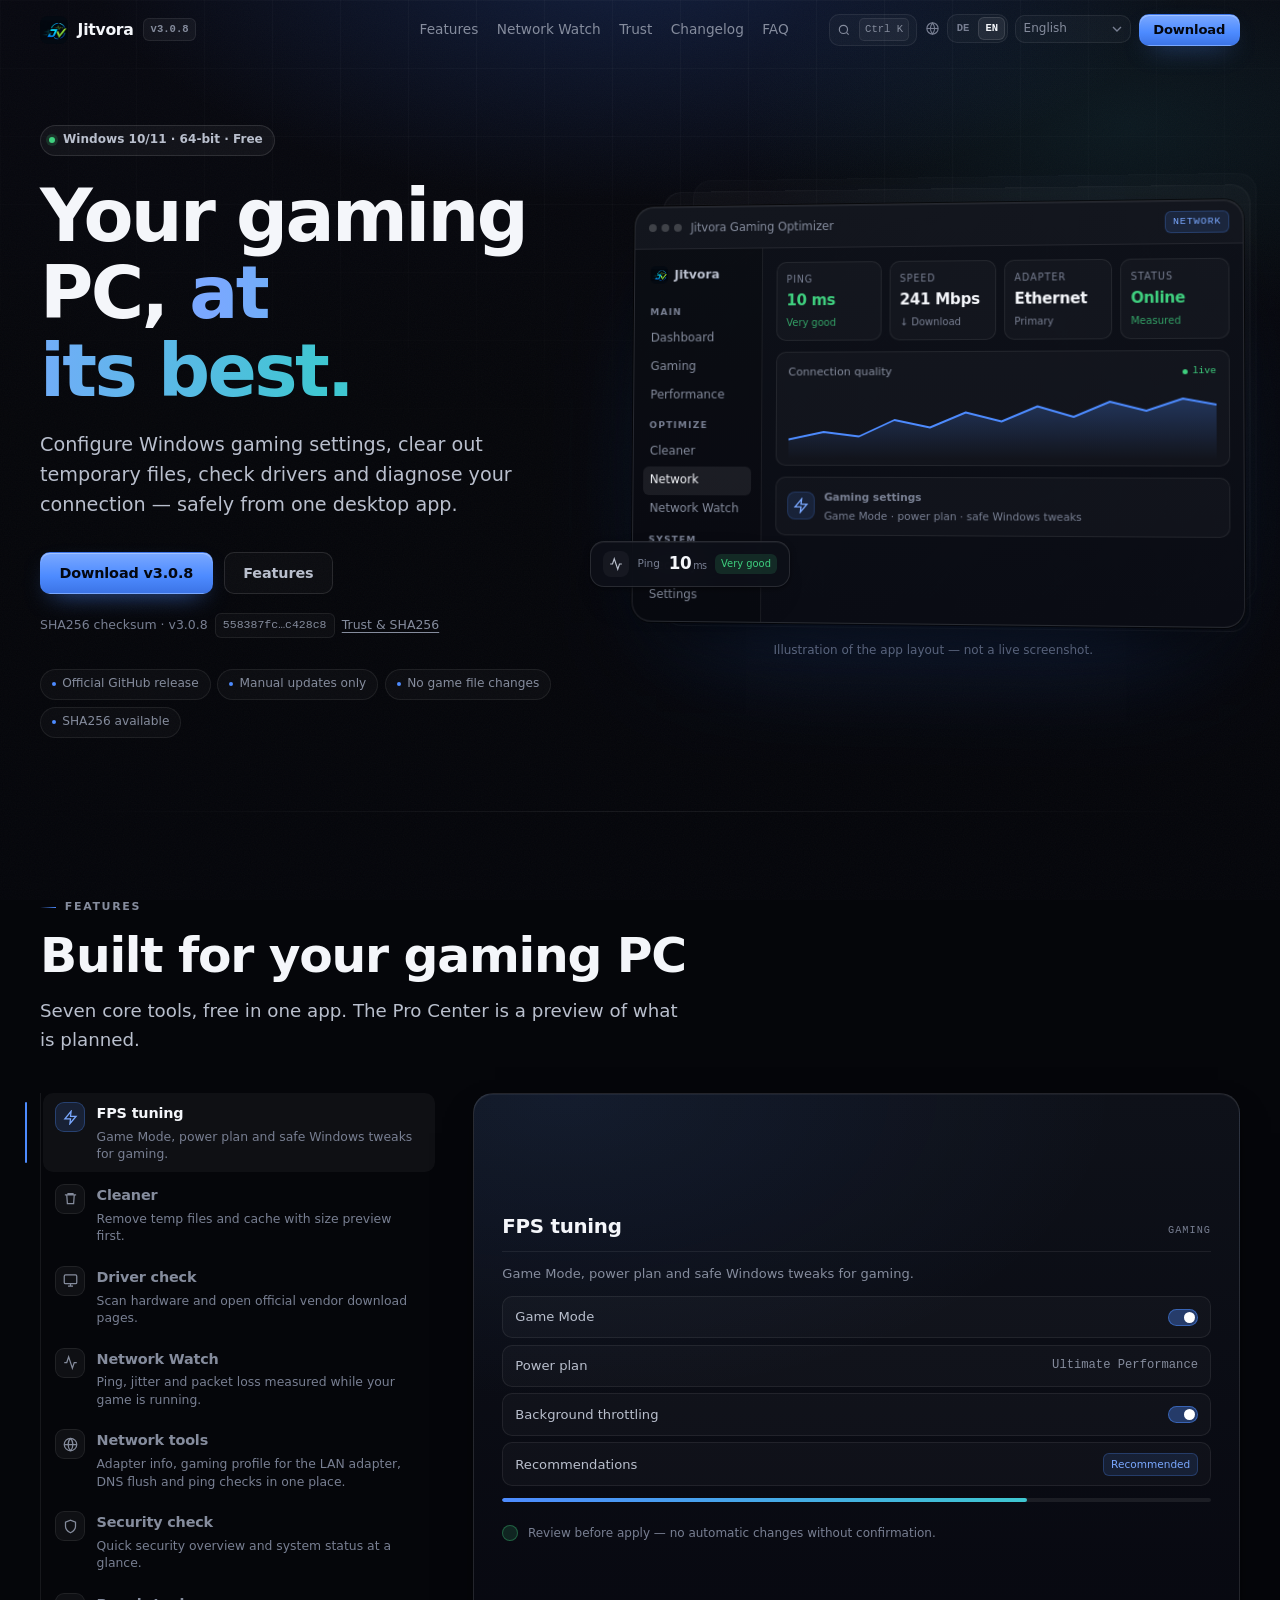
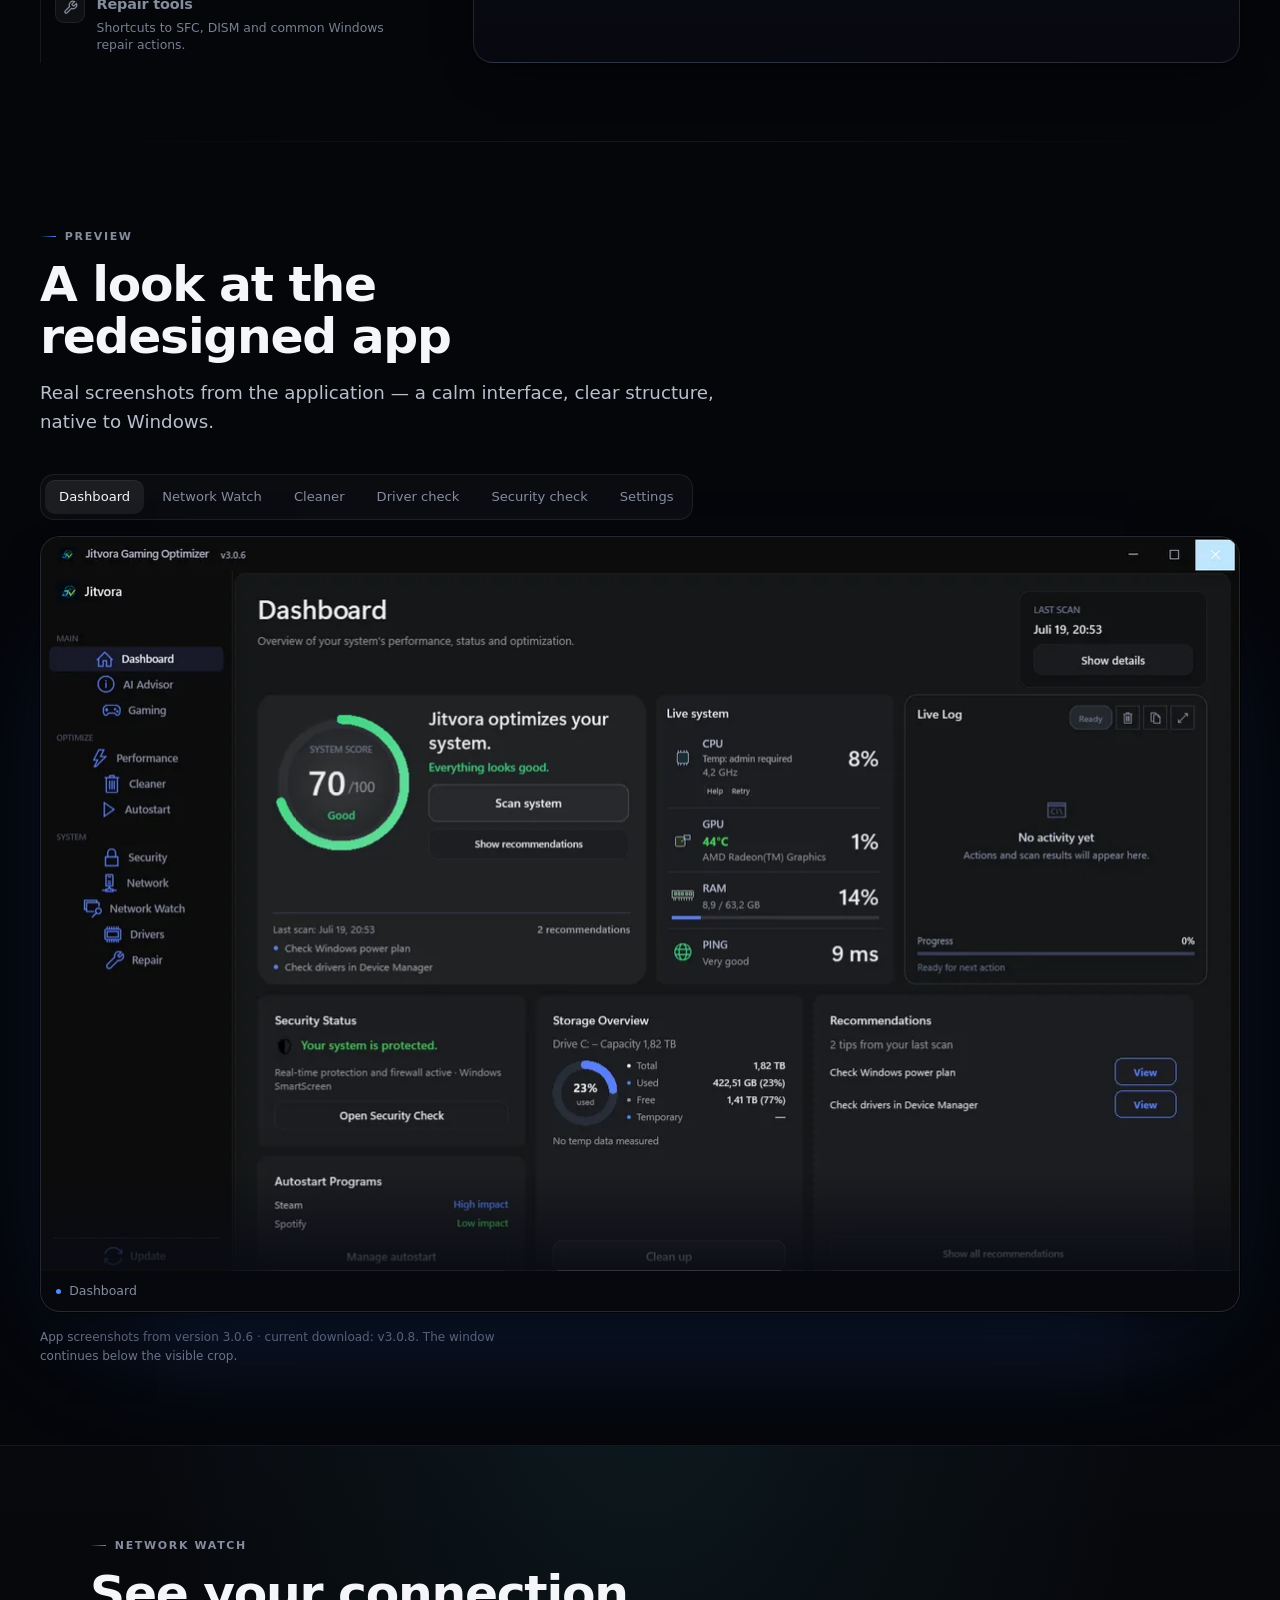
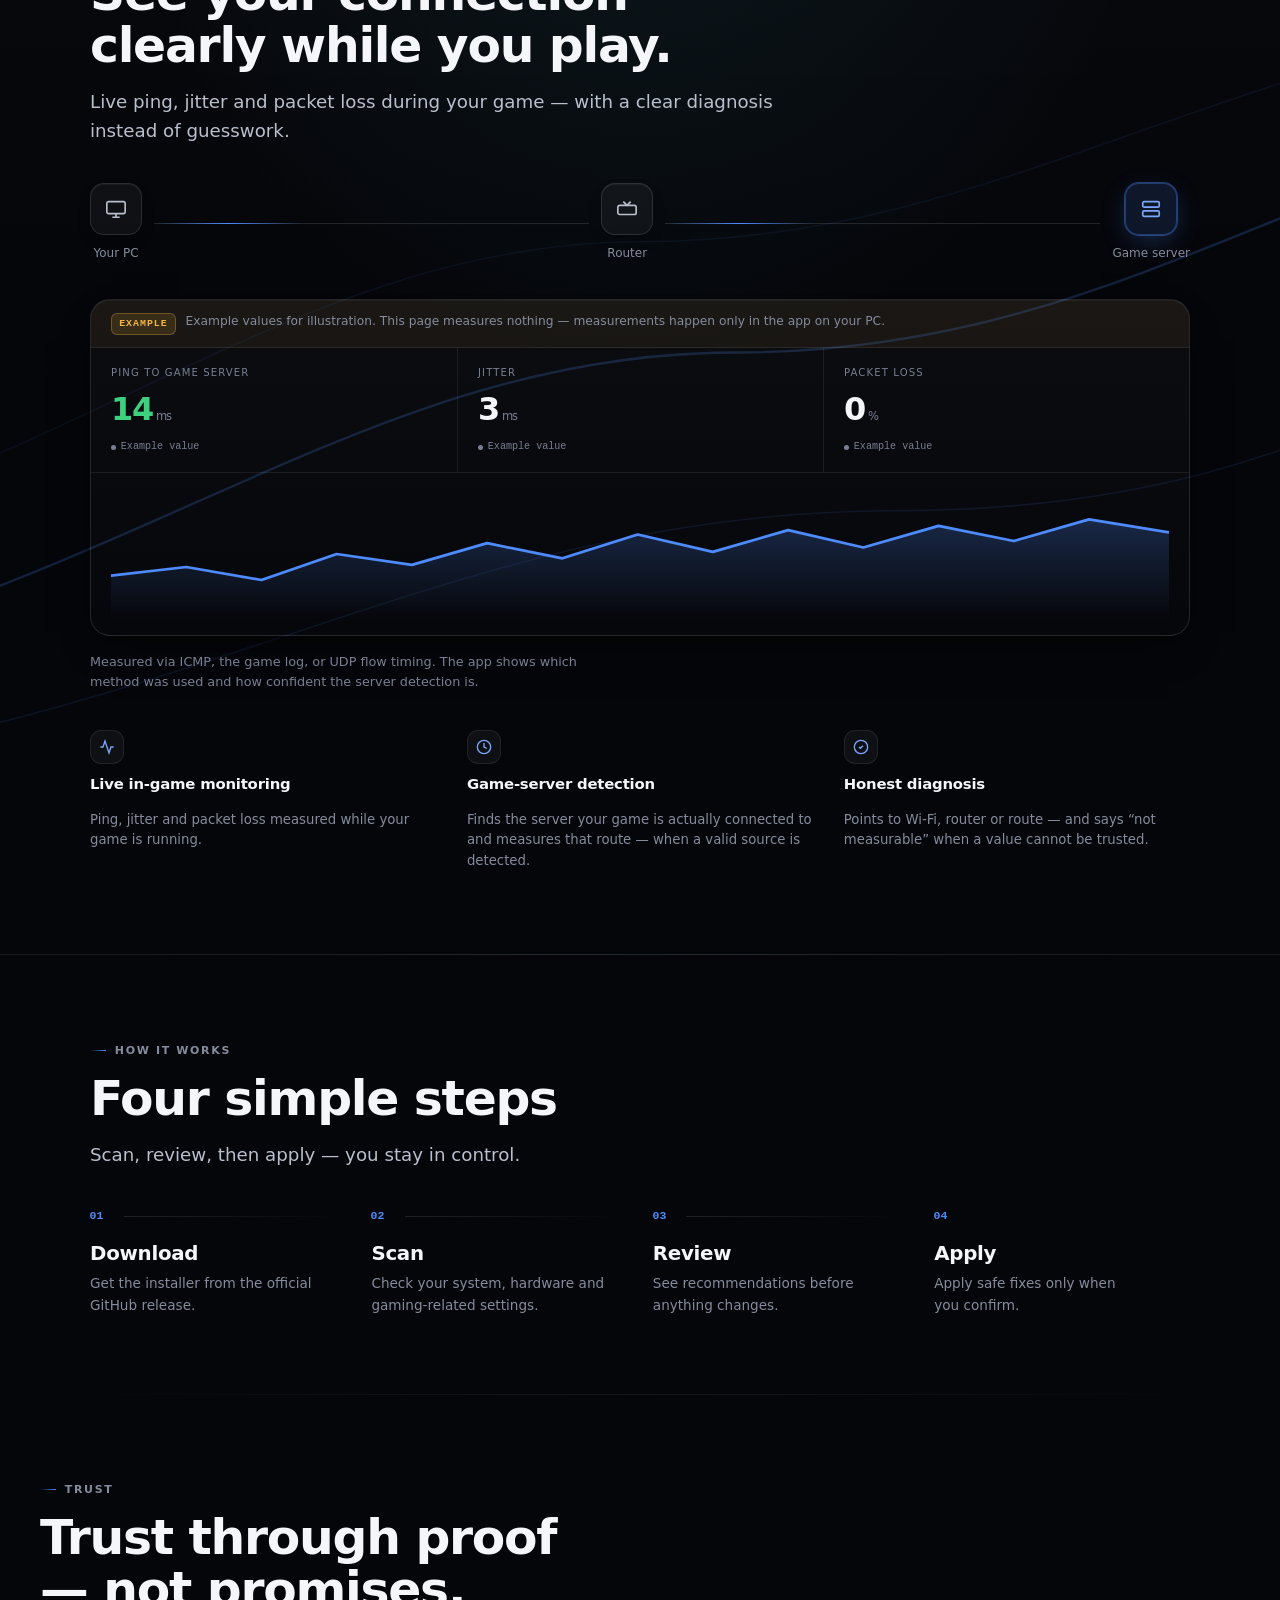
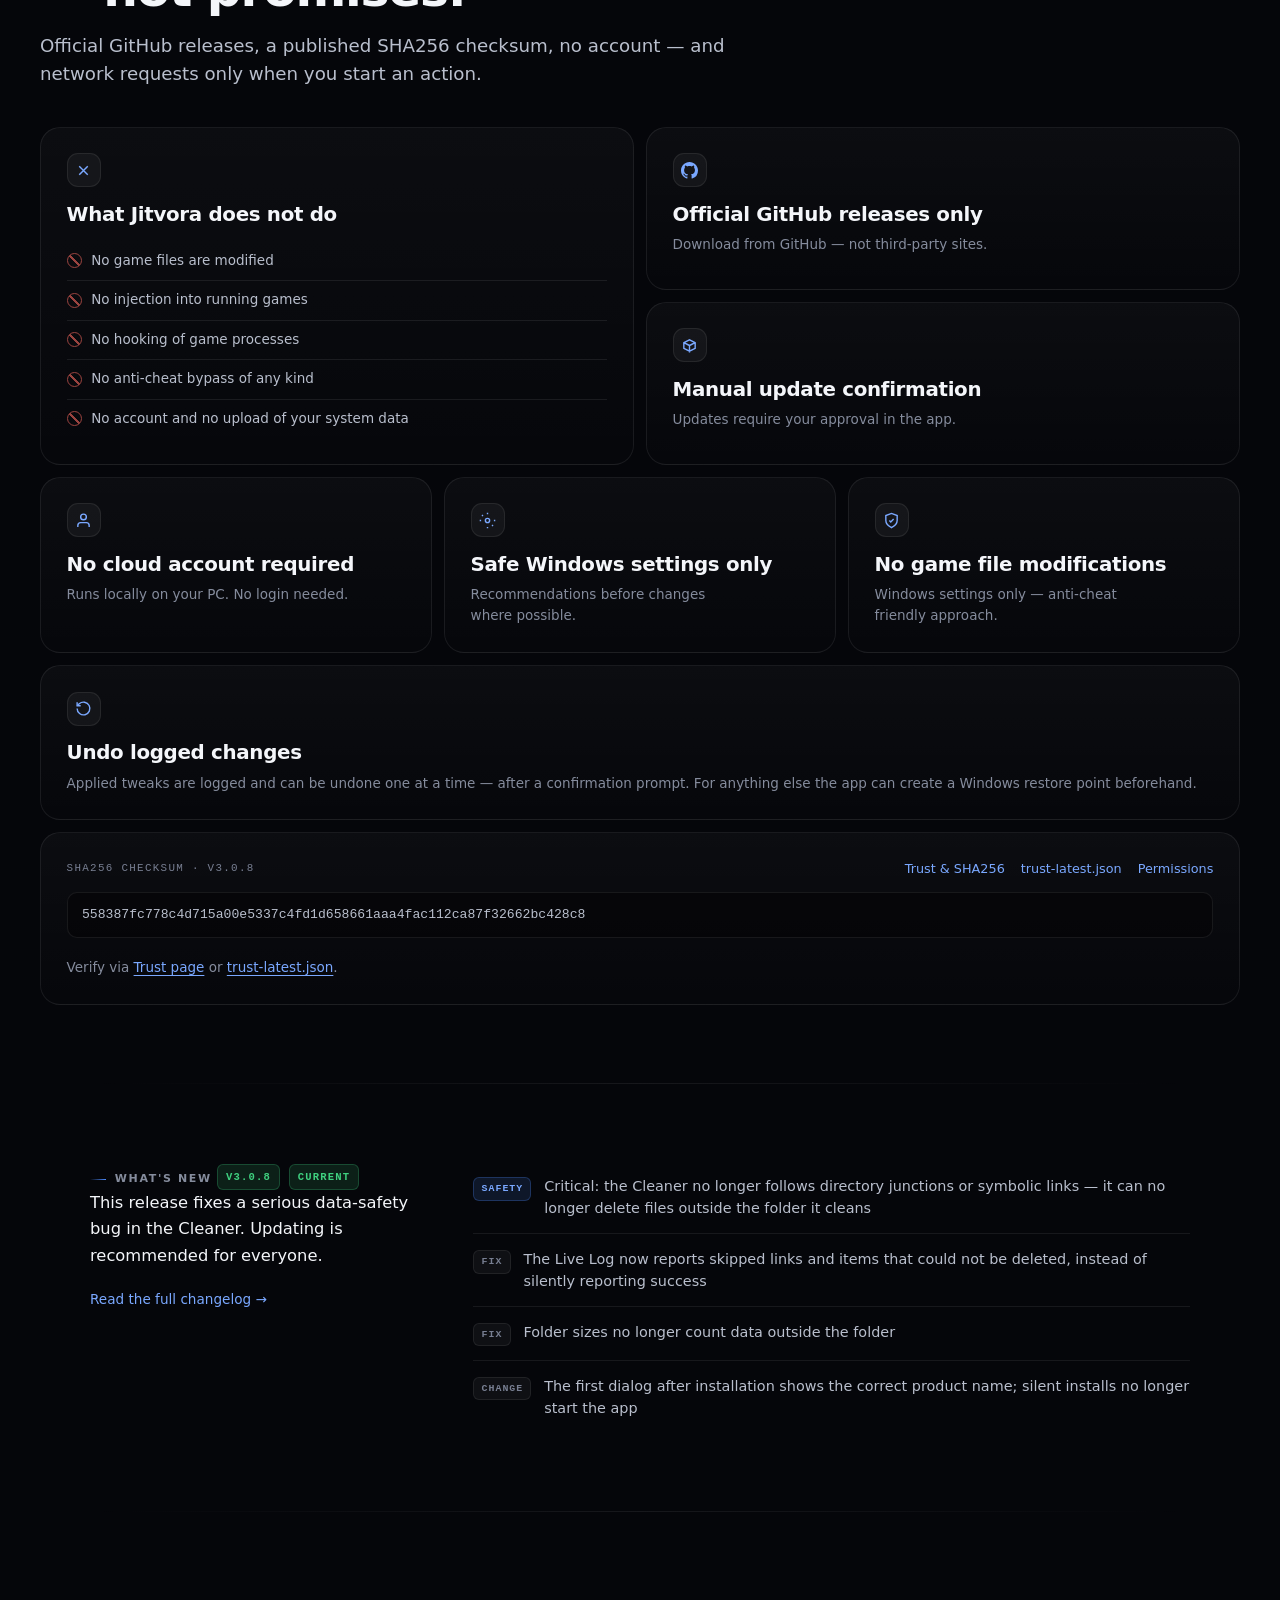
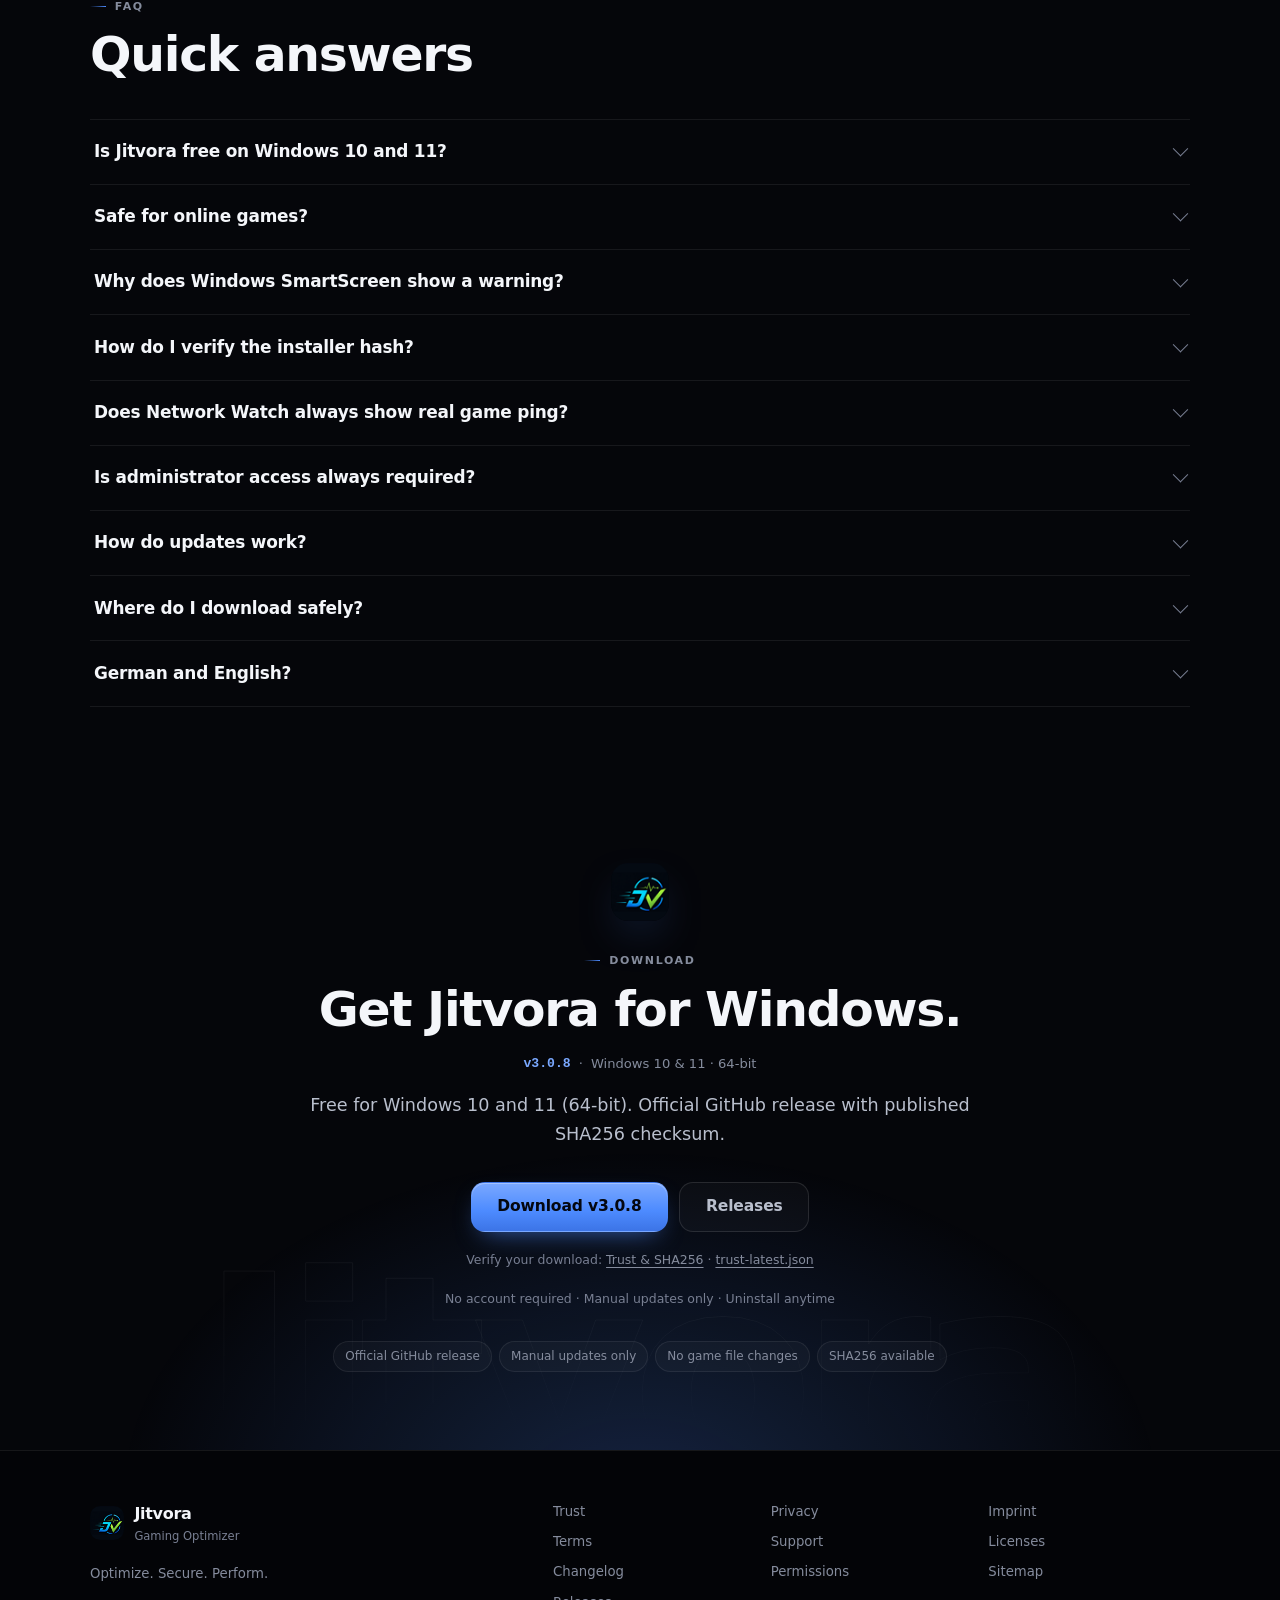
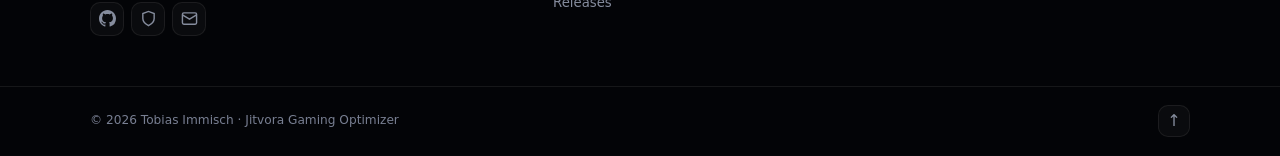
==== commit 8dbd6b6b: "Finish product-accuracy pass: dedicated i18n keys, a11y, cache-bust Completes the in-progress accura" ====
--- a/docs/index.html
+++ b/docs/index.html
@@ -28,9 +28,9 @@
   <meta name="twitter:image" content="https://jitvora.de/og-image.png" />
   <script>document.documentElement.classList.remove('no-js');</script>
   <link rel="preload" as="image" href="assets/brand/jitvora-logo-mark-64.png" />
-  <script src="site-lang-boot.js?v=20260726e"></script>
-  <script src="site-i18n.js?v=20260726e" defer></script>
-  <link rel="stylesheet" href="landing.css?v=20260726e" />
+  <script src="site-lang-boot.js?v=20260726f"></script>
+  <script src="site-i18n.js?v=20260726f" defer></script>
+  <link rel="stylesheet" href="landing.css?v=20260726f" />
   <script type="application/ld+json">
   {
     "@context": "https://schema.org",
@@ -52,7 +52,7 @@
     "@type": "FAQPage",
     "mainEntity": [
       { "@type": "Question", "name": "Is Jitvora free on Windows 10 and 11?",
-        "acceptedAnswer": { "@type": "Answer", "text": "Yes — the full version is free on 64-bit Windows 10 and 11. No license key for v3.0.8." } },
+        "acceptedAnswer": { "@type": "Answer", "text": "The seven core areas are free on 64-bit Windows 10 and 11 — no license key for v3.0.8. The Pro Center is a preview in this version." } },
       { "@type": "Question", "name": "Does Jitvora modify games or bypass anti-cheat?",
         "acceptedAnswer": { "@type": "Answer", "text": "No. Jitvora changes Windows settings only. It does not modify game files, inject into games, hook game processes or bypass anti-cheat systems." } },
       { "@type": "Question", "name": "Why does Windows SmartScreen show a warning?",
@@ -249,7 +249,7 @@
         <div class="sec-head reveal">
           <p class="eyebrow" data-i18n="feat.label">Features</p>
           <h2 id="features-title" data-i18n="feat.title">Built for your gaming PC</h2>
-          <p class="sec-lead" data-i18n="feat.lead">Seven core tools. One app. Plus Pro Center with additional tools.</p>
+          <p class="sec-lead" data-i18n="feat.lead">Seven core tools, free in one app. The Pro Center is a preview of what is planned.</p>
         </div>
 
         <div class="showcase reveal">
@@ -375,7 +375,7 @@
                 <div class="demo-row"><span class="demo-row-k">Audio</span><span class="demo-row-v">Detected</span><span class="demo-tag demo-tag--blue">Vendor site</span></div>
               </div>
               <div class="demo-term" aria-hidden="true">
-                <b>source</b> · <i>official vendor download pages only — no driver bundles</i>
+                <b>review</b> · <i data-i18n="hero.mock.rec.text">Review before apply — no automatic changes without confirmation.</i>
               </div>
             </div>
 
@@ -423,7 +423,7 @@
               <div class="demo-rows">
                 <div class="demo-row"><span class="demo-row-k">Windows Defender</span><span class="demo-row-v is-ok">Active</span></div>
                 <div class="demo-row"><span class="demo-row-k">Firewall</span><span class="demo-row-v is-ok">Active</span></div>
-                <div class="demo-row"><span class="demo-row-k">Windows Update</span><span class="demo-row-v">Checked</span></div>
+                <div class="demo-row"><span class="demo-row-k">SmartScreen</span><span class="demo-row-v">—</span></div>
                 <div class="demo-row"><span class="demo-row-k" data-i18n="safe.6.title">No cloud account required</span><span class="demo-tag demo-tag--ok">Local</span></div>
               </div>
             </div>
@@ -490,7 +490,7 @@
                   aria-labelledby="galtab-dashboard" tabindex="0">
             <picture>
               <source srcset="assets/preview/dashboard.webp" type="image/webp" />
-              <img src="assets/preview/dashboard.png" alt="Jitvora Dashboard: system score, live CPU/GPU/RAM readings, security status and recommendations"
+              <img src="assets/preview/dashboard.png" alt="Jitvora dashboard: system score, live CPU, GPU and RAM readings, security status and recommendations" data-i18n-alt="alt.shot.dashboard"
                    width="1200" height="735" decoding="async"
                    loading="eager" />
             </picture>
@@ -500,7 +500,7 @@
                   aria-labelledby="galtab-network-watch" tabindex="0" hidden>
             <picture>
               <source srcset="assets/preview/network-watch.webp" type="image/webp" />
-              <img src="assets/preview/network-watch.png" alt="Jitvora Network Watch: game-server detection, ping, packet loss, jitter and a diagnosis panel"
+              <img src="assets/preview/network-watch.png" alt="Jitvora Network Watch: game-server detection with ping, packet loss, jitter and a diagnosis panel" data-i18n-alt="alt.shot.netwatch"
                    width="1200" height="735" decoding="async"
                    loading="lazy" />
             </picture>
@@ -510,7 +510,7 @@
                   aria-labelledby="galtab-cleaner" tabindex="0" hidden>
             <picture>
               <source srcset="assets/preview/cleaner.webp" type="image/webp" />
-              <img src="assets/preview/cleaner.png" alt="Jitvora Cleaner: temporary file locations with a size preview before anything is removed"
+              <img src="assets/preview/cleaner.png" alt="Jitvora Cleaner: temporary file locations with a size preview before anything is removed" data-i18n-alt="alt.shot.cleaner"
                    width="1200" height="735" decoding="async"
                    loading="lazy" />
             </picture>
@@ -520,7 +520,7 @@
                   aria-labelledby="galtab-drivers" tabindex="0" hidden>
             <picture>
               <source srcset="assets/preview/drivers.webp" type="image/webp" />
-              <img src="assets/preview/drivers.png" alt="Jitvora Drivers: detected hardware with links to the official vendor download pages"
+              <img src="assets/preview/drivers.png" alt="Jitvora driver check: detected hardware with the source for every driver update" data-i18n-alt="alt.shot.drivers"
                    width="1200" height="735" decoding="async"
                    loading="lazy" />
             </picture>
@@ -530,7 +530,7 @@
                   aria-labelledby="galtab-security" tabindex="0" hidden>
             <picture>
               <source srcset="assets/preview/security.webp" type="image/webp" />
-              <img src="assets/preview/security.png" alt="Jitvora Security: Windows Defender, firewall and update status at a glance"
+              <img src="assets/preview/security.png" alt="Jitvora security check: Defender, firewall and SmartScreen status at a glance" data-i18n-alt="alt.shot.security"
                    width="1200" height="735" decoding="async"
                    loading="lazy" />
             </picture>
@@ -540,7 +540,7 @@
                   aria-labelledby="galtab-settings" tabindex="0" hidden>
             <picture>
               <source srcset="assets/preview/settings.webp" type="image/webp" />
-              <img src="assets/preview/settings.png" alt="Jitvora Settings: language, startup and update preferences"
+              <img src="assets/preview/settings.png" alt="Jitvora settings: language, startup and update preferences" data-i18n-alt="alt.shot.settings"
                    width="1200" height="735" decoding="async"
                    loading="lazy" />
             </picture>
@@ -676,7 +676,7 @@
         <div class="sec-head reveal">
           <p class="eyebrow" data-i18n="nav.trust">Trust</p>
           <h2 id="trust-title" data-i18n="trust.title">Trust through proof — not promises.</h2>
-          <p class="sec-lead" data-i18n="trust.lead">Official GitHub releases, a published SHA256 checksum and fully local processing.</p>
+          <p class="sec-lead" data-i18n="trust.lead">Official GitHub releases, a published SHA256 checksum, no account — and network requests only when you start an action.</p>
         </div>
 
         <div class="bento reveal">
@@ -770,7 +770,7 @@
         <div class="faq-list reveal">
           <details class="faq">
             <summary data-i18n="faq.q1">Is Jitvora free on Windows 10 and 11?</summary>
-            <p class="faq-a" data-i18n="faq.a1">Yes — the full version is free on 64-bit Windows 10 and 11. No license key for {version}.</p>
+            <p class="faq-a" data-i18n="faq.a1">The seven core areas are free on 64-bit Windows 10 and 11 — no license key for {version}. The Pro Center is a preview in this version.</p>
           </details>
           <details class="faq">
             <summary data-i18n="faq.q3">Is Jitvora safe for online games?</summary>
@@ -900,7 +900,7 @@
     </div>
   </div>
 
-  <script src="site-lang.js?v=20260726e" defer></script>
-  <script src="landing.js?v=20260726e" defer></script>
+  <script src="site-lang.js?v=20260726f" defer></script>
+  <script src="landing.js?v=20260726f" defer></script>
 </body>
 </html>
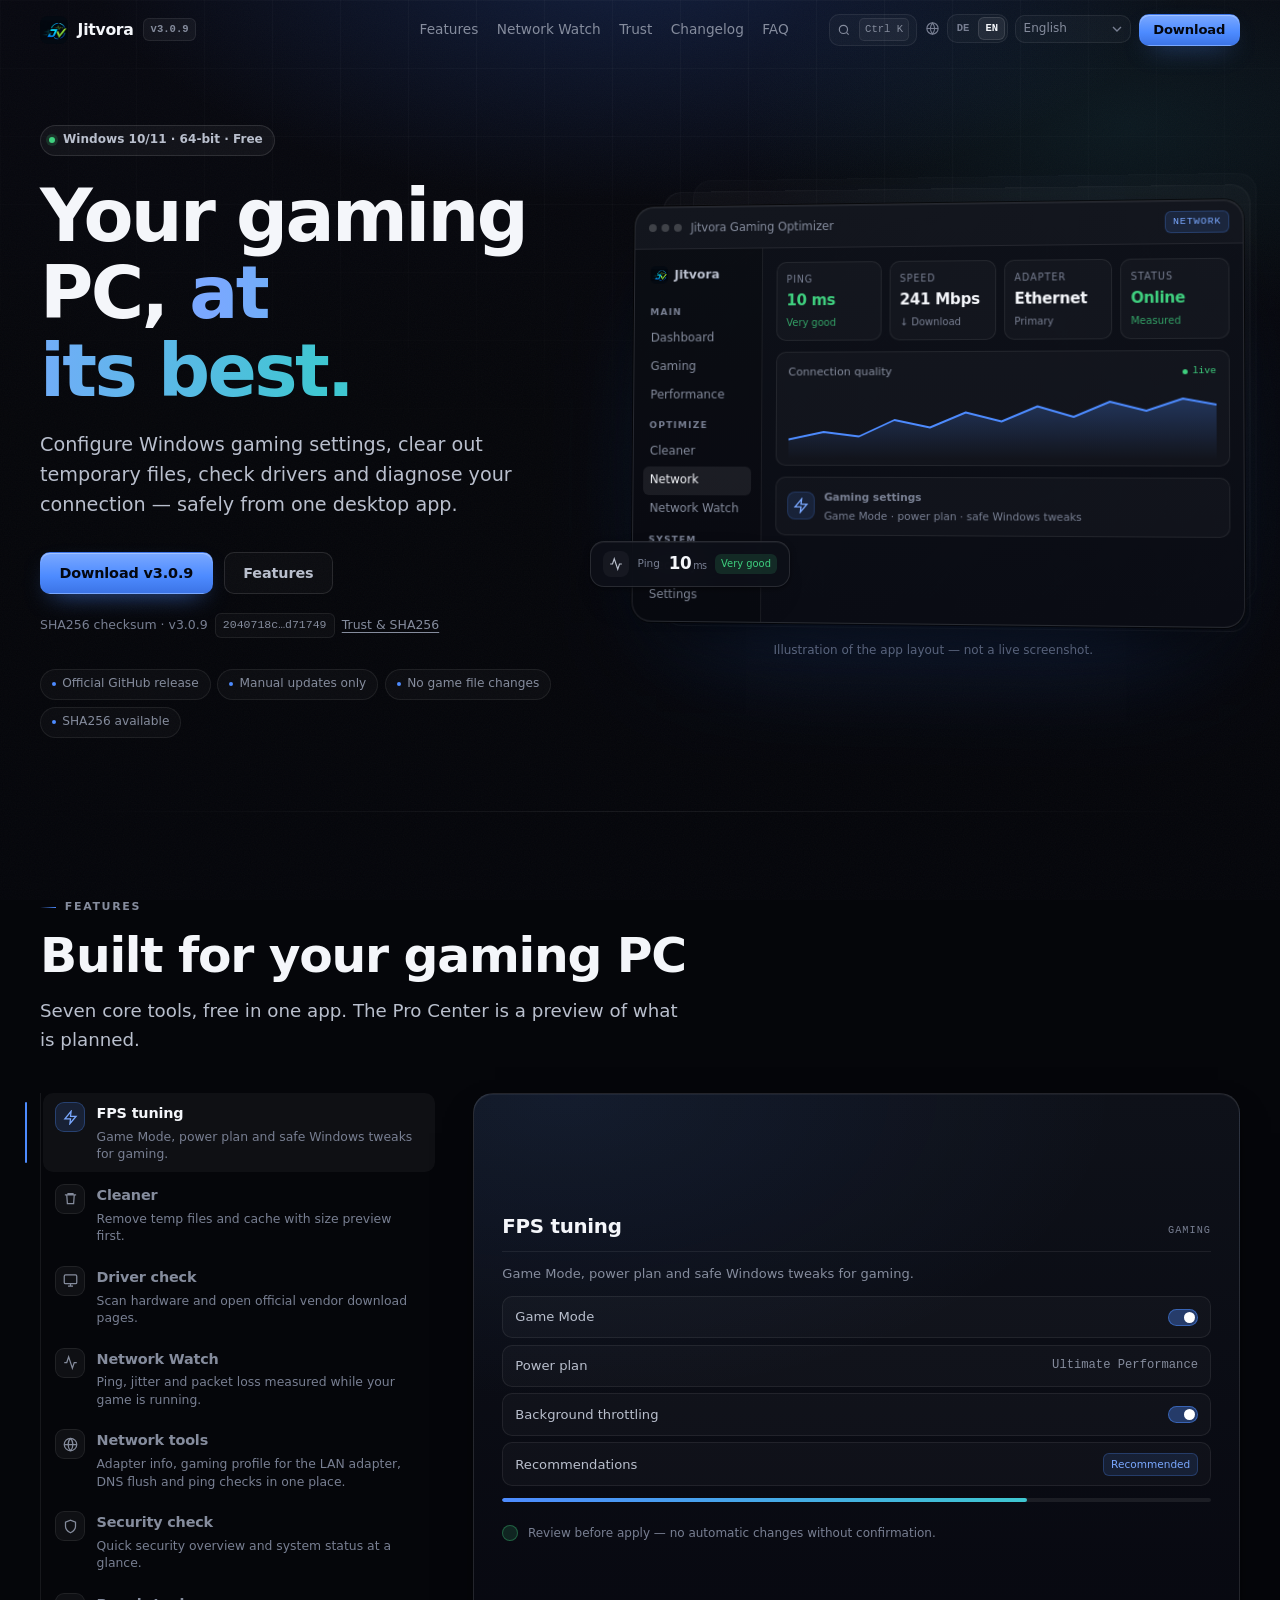
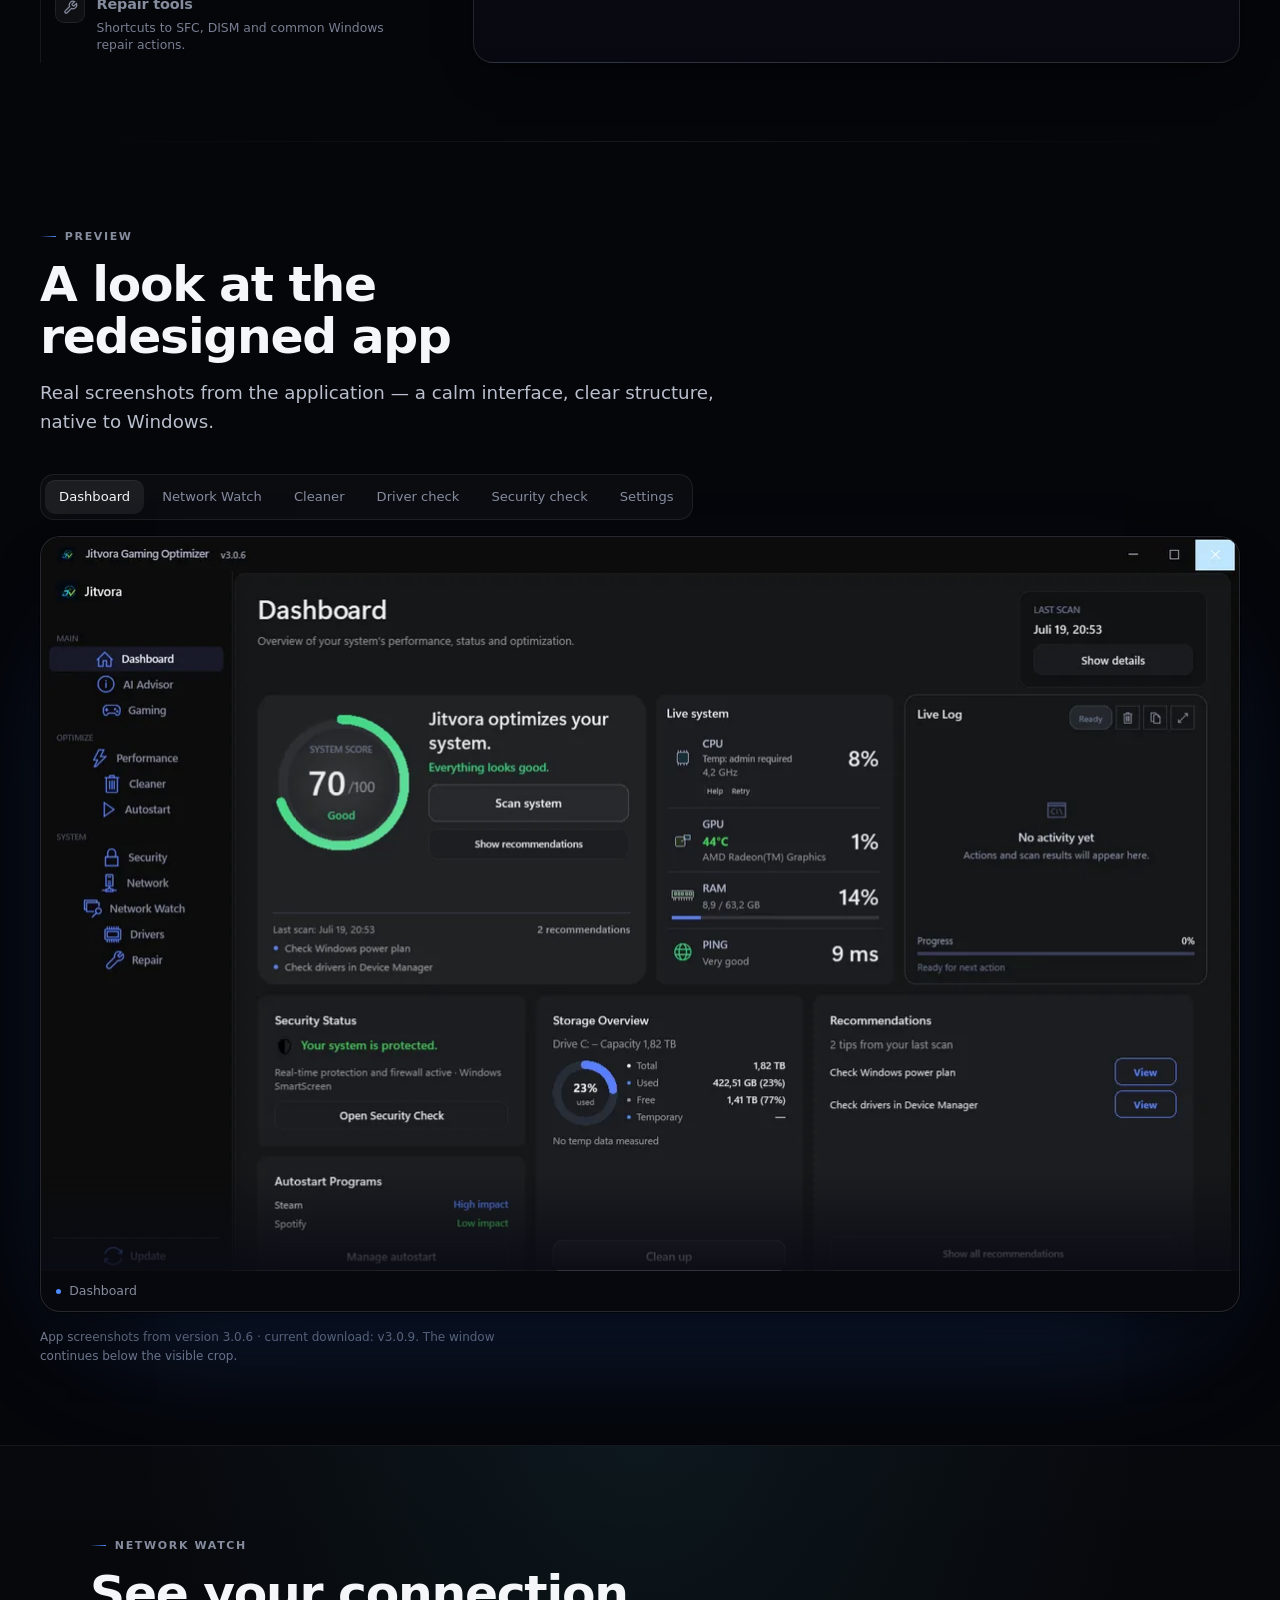
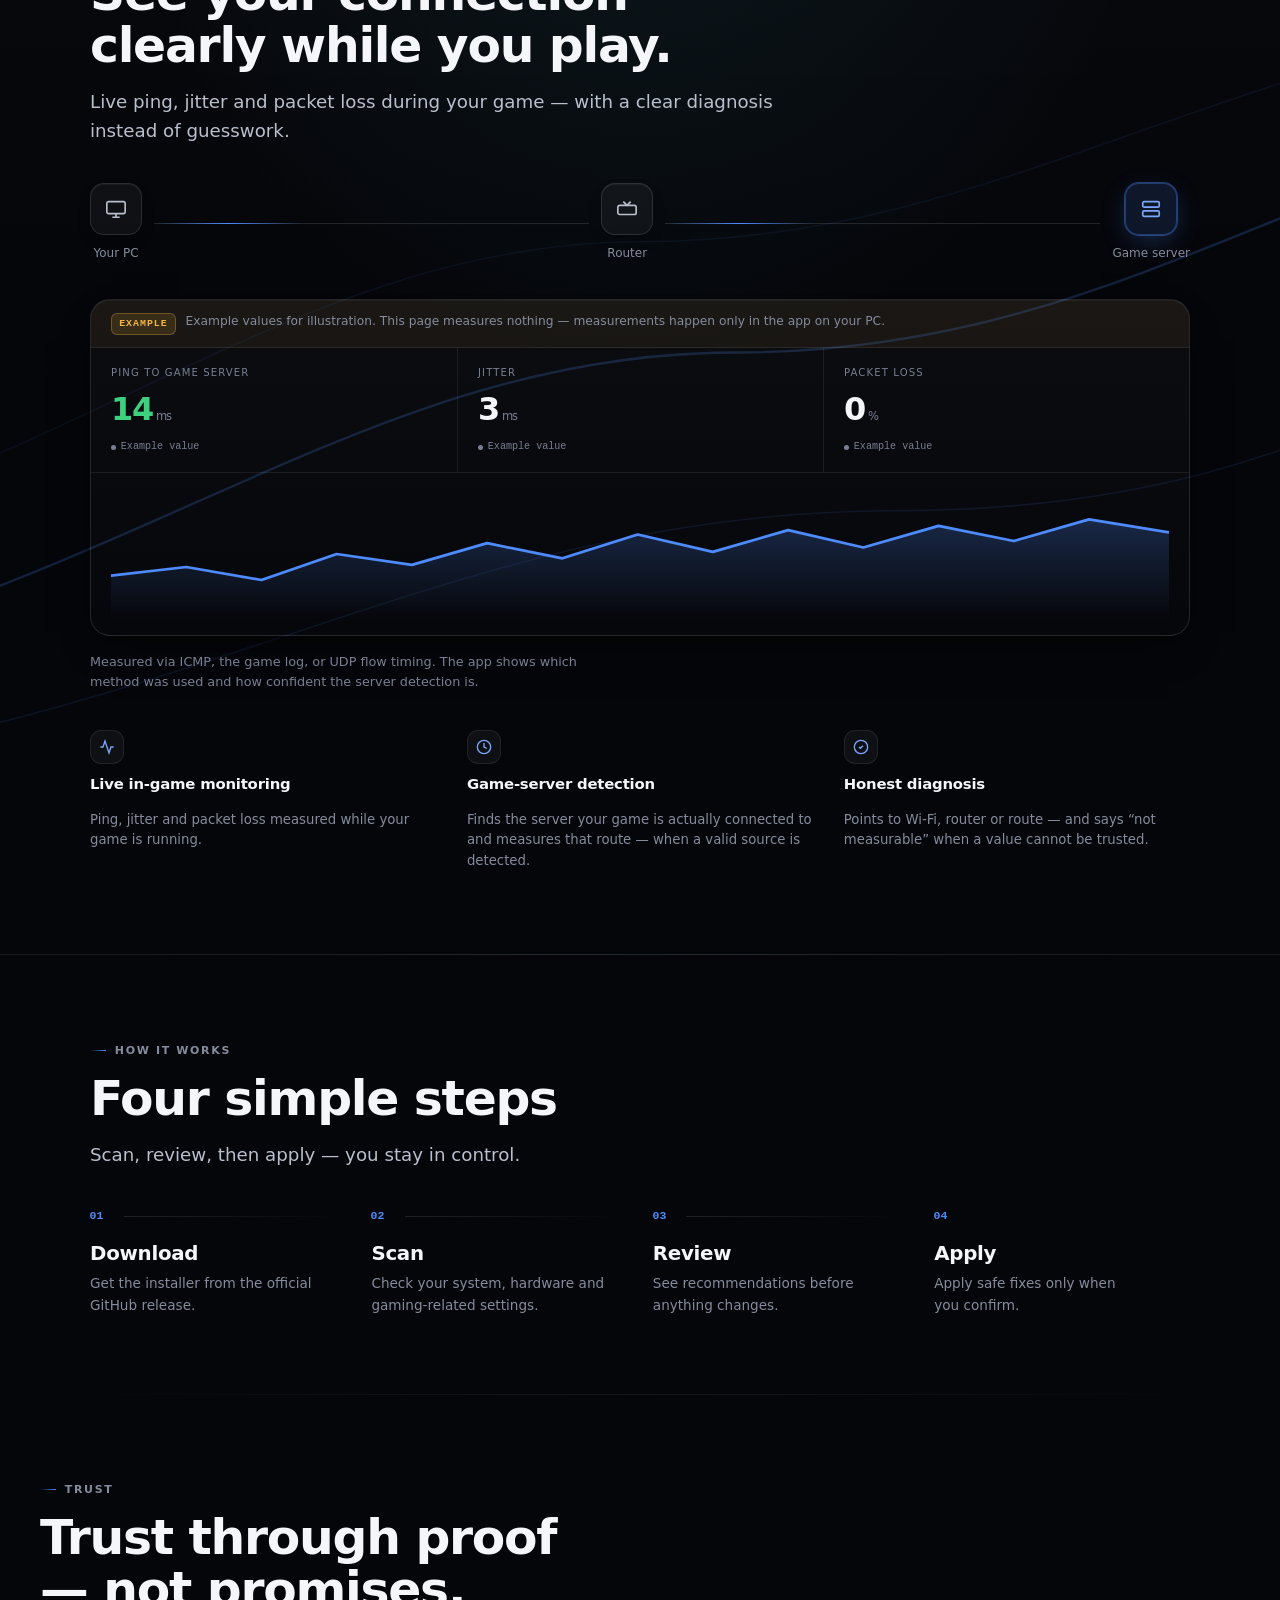
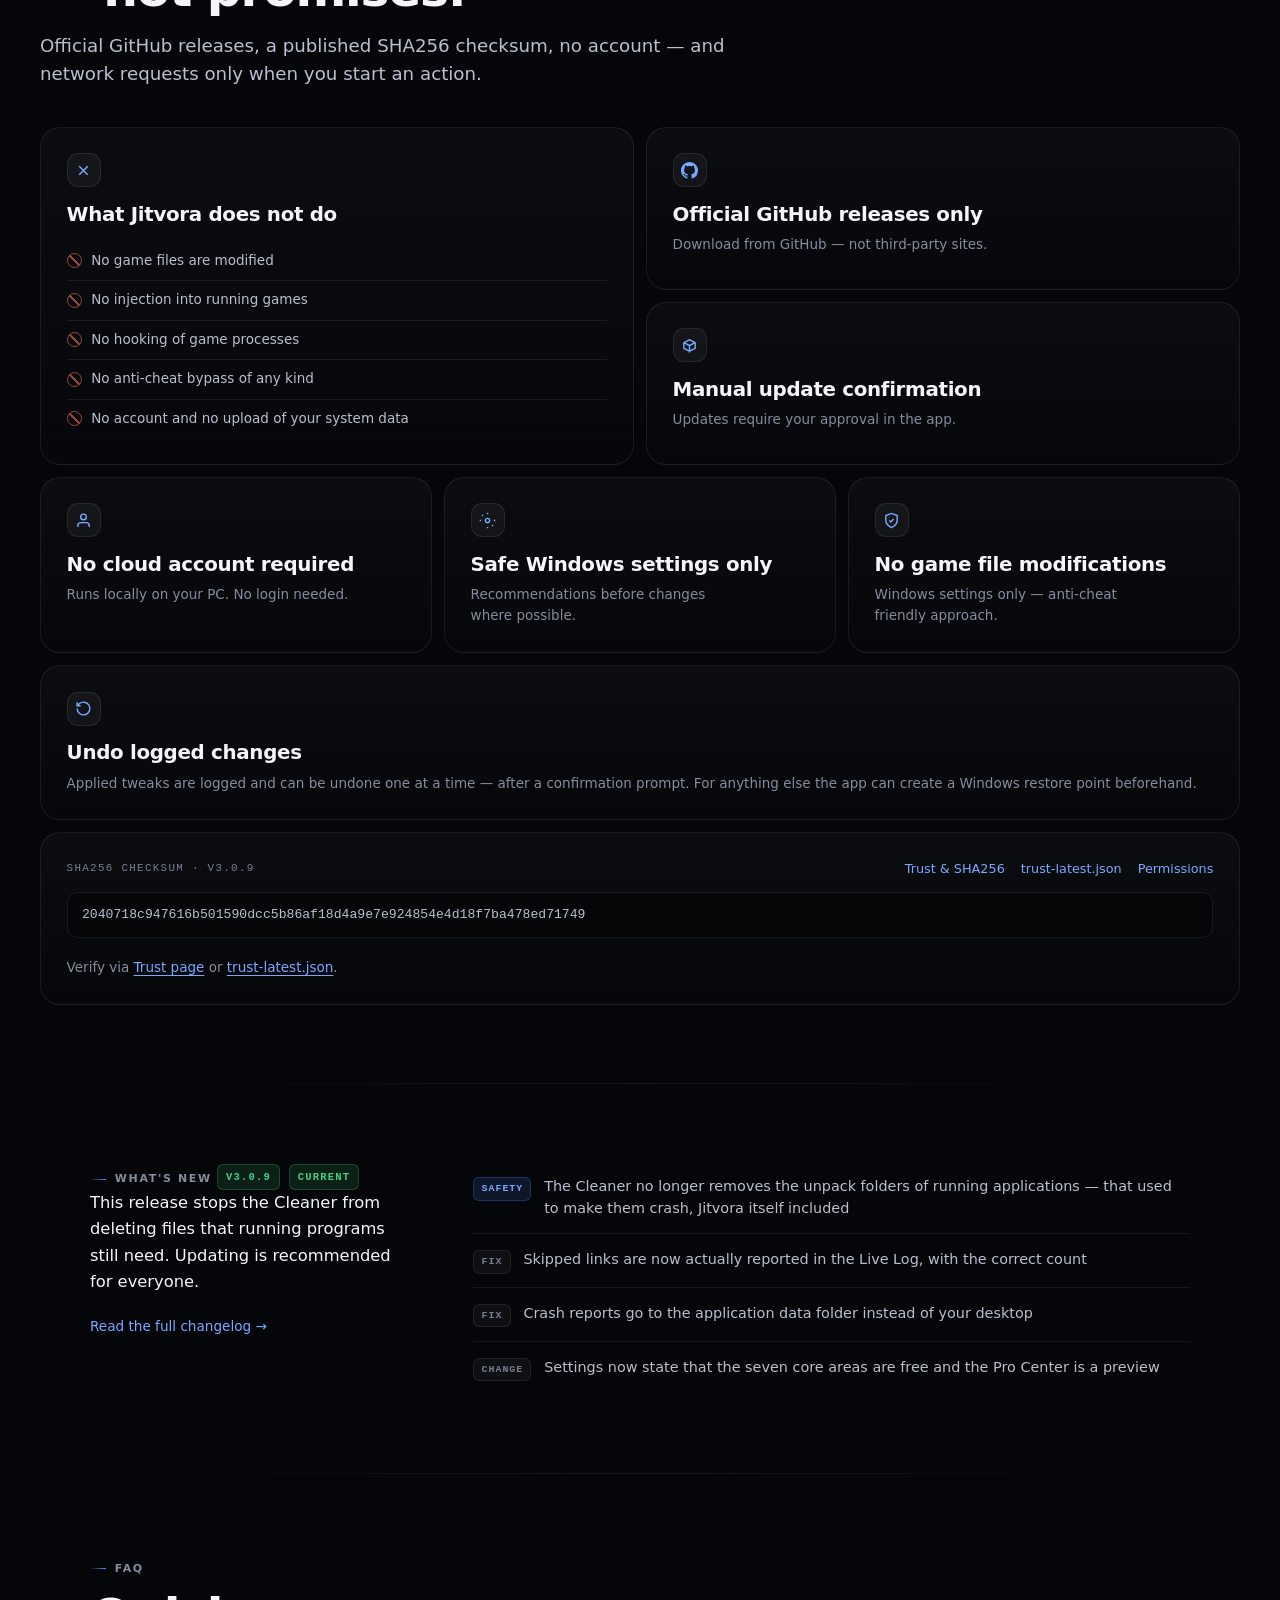
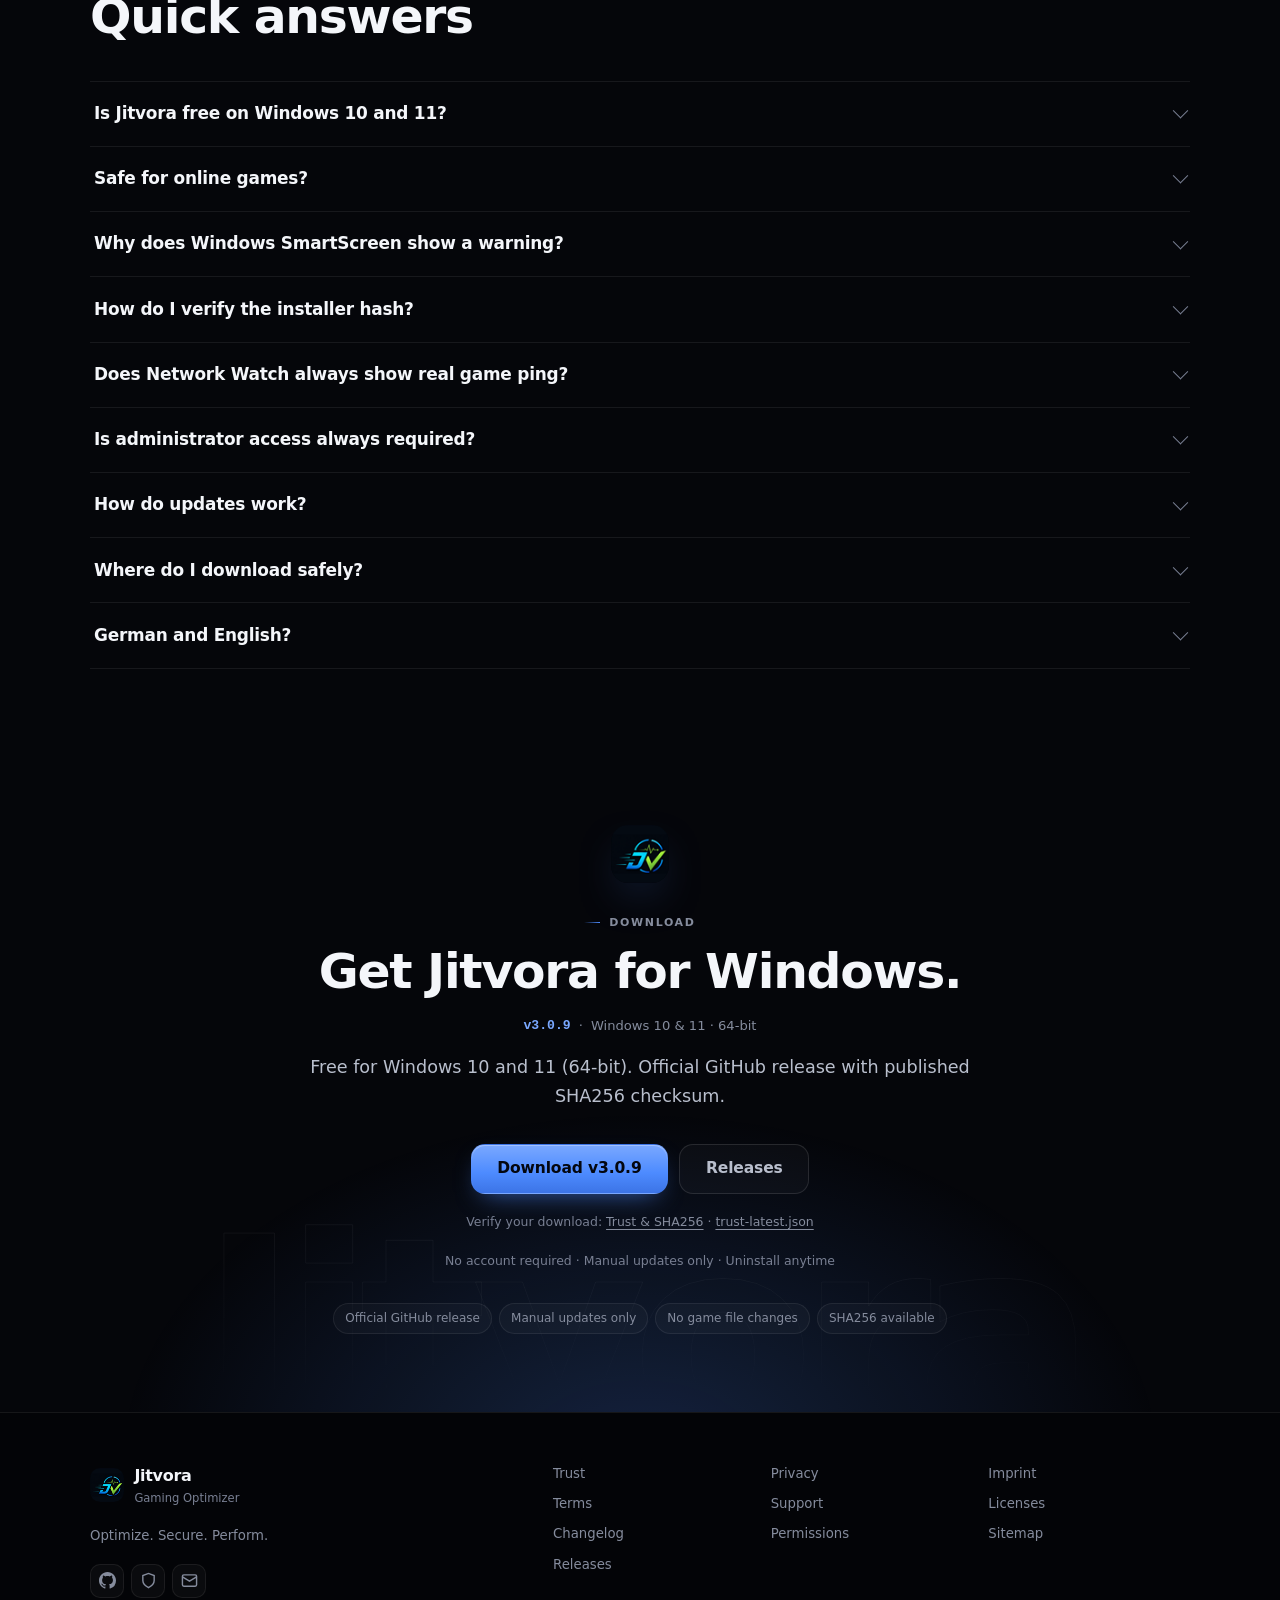
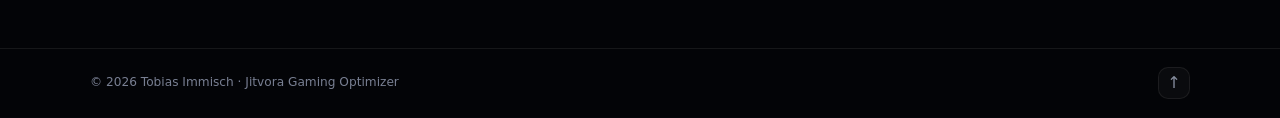
==== commit e9478e8b: "Release v3.0.9: stop the cleaner from breaking running programs v3.0.8 fixed the cleaner following j" ====
--- a/docs/index.html
+++ b/docs/index.html
@@ -10,7 +10,7 @@
   <link rel="apple-touch-icon" href="assets/brand/jitvora-logo-mark.png" />
   <link rel="manifest" href="site.webmanifest" />
   <title data-i18n-title>Jitvora Gaming Optimizer — Windows Gaming Optimizer, FPS &amp; PC Cleaner</title>
-  <meta name="description" data-i18n-desc content="Jitvora Gaming Optimizer — Windows gaming optimizer for FPS tuning, PC cleanup, driver checks, Network Watch, game latency monitoring and safe system tweaks. Free download v3.0.8 for Windows 10/11." />
+  <meta name="description" data-i18n-desc content="Jitvora Gaming Optimizer — Windows gaming optimizer for FPS tuning, PC cleanup, driver checks, Network Watch, game latency monitoring and safe system tweaks. Free download v3.0.9 for Windows 10/11." />
   <meta name="keywords" content="Jitvora Gaming Optimizer, Jitvora Optimizer, Windows gaming optimizer, PC gaming optimizer, Network Watch, game latency monitor, gaming network diagnostics, Windows performance optimizer, FPS optimizer, PC cleaner, Windows 10, Windows 11" />
   <meta name="author" content="Tobias Immisch" />
   <meta name="robots" content="index, follow" />
@@ -18,7 +18,7 @@
   <meta property="og:type" content="website" />
   <meta property="og:site_name" content="Jitvora Gaming Optimizer" />
   <meta property="og:title" content="Jitvora Gaming Optimizer" />
-  <meta property="og:description" content="Windows gaming optimizer — FPS, PC cleaner, Network Watch, driver checks and safe Windows tweaks. Download v3.0.8." />
+  <meta property="og:description" content="Windows gaming optimizer — FPS, PC cleaner, Network Watch, driver checks and safe Windows tweaks. Download v3.0.9." />
   <meta property="og:url" content="https://jitvora.de/" />
   <meta property="og:image" content="https://jitvora.de/og-image.png" />
   <meta property="og:image:alt" content="Jitvora Gaming Optimizer logo" />
@@ -28,9 +28,9 @@
   <meta name="twitter:image" content="https://jitvora.de/og-image.png" />
   <script>document.documentElement.classList.remove('no-js');</script>
   <link rel="preload" as="image" href="assets/brand/jitvora-logo-mark-64.png" />
-  <script src="site-lang-boot.js?v=20260726f"></script>
-  <script src="site-i18n.js?v=20260726f" defer></script>
-  <link rel="stylesheet" href="landing.css?v=20260726f" />
+  <script src="site-lang-boot.js?v=20260726g"></script>
+  <script src="site-i18n.js?v=20260726g" defer></script>
+  <link rel="stylesheet" href="landing.css?v=20260726g" />
   <script type="application/ld+json">
   {
     "@context": "https://schema.org",
@@ -39,8 +39,8 @@
     "operatingSystem": "Windows 10, Windows 11",
     "applicationCategory": "UtilitiesApplication",
     "description": "Jitvora Gaming Optimizer — Windows gaming optimizer with Network Watch, game latency monitoring, gaming network diagnostics, FPS tuning, PC cleanup, driver checks and safe Windows tweaks.",
-    "downloadUrl": "https://github.com/LegendR622/Jitvora-Gaming-Optimizer/releases/download/v3.0.8/Jitvora_Gaming_Optimizer_Setup_v3.0.8.exe",
-    "softwareVersion": "3.0.8",
+    "downloadUrl": "https://github.com/LegendR622/Jitvora-Gaming-Optimizer/releases/download/v3.0.9/Jitvora_Gaming_Optimizer_Setup_v3.0.9.exe",
+    "softwareVersion": "3.0.9",
     "offers": { "@type": "Offer", "price": "0", "priceCurrency": "EUR" },
     "author": { "@type": "Person", "name": "Tobias Immisch" },
     "url": "https://jitvora.de/"
@@ -52,13 +52,13 @@
     "@type": "FAQPage",
     "mainEntity": [
       { "@type": "Question", "name": "Is Jitvora free on Windows 10 and 11?",
-        "acceptedAnswer": { "@type": "Answer", "text": "The seven core areas are free on 64-bit Windows 10 and 11 — no license key for v3.0.8. The Pro Center is a preview in this version." } },
+        "acceptedAnswer": { "@type": "Answer", "text": "The seven core areas are free on 64-bit Windows 10 and 11 — no license key for v3.0.9. The Pro Center is a preview in this version." } },
       { "@type": "Question", "name": "Does Jitvora modify games or bypass anti-cheat?",
         "acceptedAnswer": { "@type": "Answer", "text": "No. Jitvora changes Windows settings only. It does not modify game files, inject into games, hook game processes or bypass anti-cheat systems." } },
       { "@type": "Question", "name": "Why does Windows SmartScreen show a warning?",
-        "acceptedAnswer": { "@type": "Answer", "text": "v3.0.8 is not code-signed yet, so SmartScreen can warn about an unknown publisher. Verify the published SHA256 checksum before installing." } },
+        "acceptedAnswer": { "@type": "Answer", "text": "v3.0.9 is not code-signed yet, so SmartScreen can warn about an unknown publisher. Verify the published SHA256 checksum before installing." } },
       { "@type": "Question", "name": "How do I verify the installer hash?",
-        "acceptedAnswer": { "@type": "Answer", "text": "Run Get-FileHash .\\Jitvora_Gaming_Optimizer_Setup_v3.0.8.exe -Algorithm SHA256 in PowerShell and compare the result with the checksum on the Trust page or in trust-latest.json." } },
+        "acceptedAnswer": { "@type": "Answer", "text": "Run Get-FileHash .\\Jitvora_Gaming_Optimizer_Setup_v3.0.9.exe -Algorithm SHA256 in PowerShell and compare the result with the checksum on the Trust page or in trust-latest.json." } },
       { "@type": "Question", "name": "Does Network Watch always show real game ping?",
         "acceptedAnswer": { "@type": "Answer", "text": "No. Real game ping is shown only when a valid game-server connection is detected. Otherwise Jitvora labels the value as a diagnostic measurement or as not measurable." } },
       { "@type": "Question", "name": "Is administrator access always required?",
@@ -78,7 +78,7 @@
         <a class="brand" href="index.html">
           <img class="brand-mark" src="assets/brand/jitvora-logo-mark-64.png" alt="" width="28" height="28" decoding="async" />
           <span class="brand-name">Jitvora</span>
-          <span class="brand-ver" data-app-version>v3.0.8</span>
+          <span class="brand-ver" data-app-version>v3.0.9</span>
         </a>
 
         <nav class="nav-links" data-i18n-aria="nav.menu" aria-label="Main">
@@ -133,13 +133,13 @@
             <p class="hero-sub" data-i18n="hero.sub">Configure Windows gaming settings, clear out temporary files, check drivers and diagnose your connection — safely from one desktop app.</p>
 
             <div class="hero-cta">
-              <a class="btn btn-primary" data-dl-link href="https://github.com/LegendR622/Jitvora-Gaming-Optimizer/releases/download/v3.0.8/Jitvora_Gaming_Optimizer_Setup_v3.0.8.exe" data-i18n="hero.download" rel="noopener"><svg class="btn-icon" width="16" height="16" viewBox="0 0 24 24" fill="currentColor" aria-hidden="true"><path d="M3 5.5L12 3l9 2.5v13L12 21l-9-2.5V5.5zm2 .8v10.2l7 1.9V7.2L5 6.3zm9 .9v10.2l7-1.9V6.3l-7 1.9z"/></svg>Download {version}</a>
+              <a class="btn btn-primary" data-dl-link href="https://github.com/LegendR622/Jitvora-Gaming-Optimizer/releases/download/v3.0.9/Jitvora_Gaming_Optimizer_Setup_v3.0.9.exe" data-i18n="hero.download" rel="noopener"><svg class="btn-icon" width="16" height="16" viewBox="0 0 24 24" fill="currentColor" aria-hidden="true"><path d="M3 5.5L12 3l9 2.5v13L12 21l-9-2.5V5.5zm2 .8v10.2l7 1.9V7.2L5 6.3zm9 .9v10.2l7-1.9V6.3l-7 1.9z"/></svg>Download {version}</a>
               <a class="btn btn-ghost" href="#features" data-i18n="nav.features">Features</a>
             </div>
 
             <p class="hero-verify">
               <span data-i18n="trust.sha">SHA256 checksum · {version}</span>
-              <code data-hash-short>558387fc…c428c8</code>
+              <code data-hash-short>2040718c…d71749</code>
               <a href="trust.html" data-i18n="hero.trust">Trust &amp; SHA256</a>
             </p>
 
@@ -737,7 +737,7 @@
                 <a href="permissions.html">Permissions</a>
               </span>
             </div>
-            <code class="hash-code" data-hash-full>558387fc778c4d715a00e5337c4fd1d658661aaa4fac112ca87f32662bc428c8</code>
+            <code class="hash-code" data-hash-full>2040718c947616b501590dcc5b86af18d4a9e7e924854e4d18f7ba478ed71749</code>
             <p data-i18n="safe.3.html">Verify via the <a href="trust.html">Trust page</a> or <a href="trust-latest.json">trust-latest.json</a>.</p>
           </article>
         </div>
@@ -748,15 +748,15 @@
         <div class="release">
           <div class="reveal">
             <p class="eyebrow" data-i18n="rel.label">What's new</p>
-            <p class="release-ver"><span data-app-version>v3.0.8</span> <span data-i18n="rel.current">current</span></p>
-            <p class="sec-lead" data-i18n="rel.lead" id="whatsnew-title">This release fixes a serious data-safety bug in the Cleaner. Updating is recommended for everyone.</p>
+            <p class="release-ver"><span data-app-version>v3.0.9</span> <span data-i18n="rel.current">current</span></p>
+            <p class="sec-lead" data-i18n="rel.lead" id="whatsnew-title">This release stops the Cleaner from deleting files that running programs still need. Updating is recommended for everyone.</p>
             <p class="release-more"><a href="changelog.html" data-i18n="rel.cta">Read the full changelog →</a></p>
           </div>
           <ul class="release-list reveal">
-            <li><span class="release-kind release-kind--new">Safety</span><span data-i18n="rel.1">Critical: the Cleaner no longer follows directory junctions or symbolic links — it can no longer delete files outside the folder it cleans</span></li>
-            <li><span class="release-kind">Fix</span><span data-i18n="rel.2">The Live Log now reports skipped links and items that could not be deleted, instead of silently reporting success</span></li>
-            <li><span class="release-kind">Fix</span><span data-i18n="rel.3">Folder sizes no longer count data outside the folder</span></li>
-            <li><span class="release-kind">Change</span><span data-i18n="rel.4">The first dialog after installation shows the correct product name; silent installs no longer start the app</span></li>
+            <li><span class="release-kind release-kind--new">Safety</span><span data-i18n="rel.1">The Cleaner no longer removes the unpack folders of running applications — that used to make them crash, Jitvora itself included</span></li>
+            <li><span class="release-kind">Fix</span><span data-i18n="rel.2">Skipped links are now actually reported in the Live Log, with the correct count</span></li>
+            <li><span class="release-kind">Fix</span><span data-i18n="rel.3">Crash reports go to the application data folder instead of your desktop</span></li>
+            <li><span class="release-kind">Change</span><span data-i18n="rel.4">Settings now state that the seven core areas are free and the Pro Center is a preview</span></li>
           </ul>
         </div>
       </section>
@@ -815,13 +815,13 @@
           <p class="eyebrow" style="justify-content:center" data-i18n="dl.label">Download</p>
           <h2 id="download-title" data-i18n="dl.title">Get Jitvora for Windows.</h2>
           <p class="finale-meta">
-            <span class="finale-ver" data-app-version>v3.0.8</span>
+            <span class="finale-ver" data-app-version>v3.0.9</span>
             <span aria-hidden="true">·</span>
             <span data-i18n="dl.compat">Windows 10 &amp; 11 · 64-bit</span>
           </p>
           <p class="sec-lead" data-i18n="dl.lead">Free for Windows 10 and 11 (64-bit). Official GitHub release with published SHA256 checksum.</p>
           <div class="finale-cta">
-            <a class="btn btn-primary btn-lg" data-dl-link href="https://github.com/LegendR622/Jitvora-Gaming-Optimizer/releases/download/v3.0.8/Jitvora_Gaming_Optimizer_Setup_v3.0.8.exe" data-i18n="hero.download" rel="noopener"><svg class="btn-icon" width="16" height="16" viewBox="0 0 24 24" fill="currentColor" aria-hidden="true"><path d="M3 5.5L12 3l9 2.5v13L12 21l-9-2.5V5.5zm2 .8v10.2l7 1.9V7.2L5 6.3zm9 .9v10.2l7-1.9V6.3l-7 1.9z"/></svg>Download {version}</a>
+            <a class="btn btn-primary btn-lg" data-dl-link href="https://github.com/LegendR622/Jitvora-Gaming-Optimizer/releases/download/v3.0.9/Jitvora_Gaming_Optimizer_Setup_v3.0.9.exe" data-i18n="hero.download" rel="noopener"><svg class="btn-icon" width="16" height="16" viewBox="0 0 24 24" fill="currentColor" aria-hidden="true"><path d="M3 5.5L12 3l9 2.5v13L12 21l-9-2.5V5.5zm2 .8v10.2l7 1.9V7.2L5 6.3zm9 .9v10.2l7-1.9V6.3l-7 1.9z"/></svg>Download {version}</a>
             <a class="btn btn-ghost btn-lg" href="https://github.com/LegendR622/Jitvora-Gaming-Optimizer/releases" rel="noopener" data-i18n="nav.releases">Releases</a>
           </div>
           <p class="finale-fine">
@@ -900,7 +900,7 @@
     </div>
   </div>
 
-  <script src="site-lang.js?v=20260726f" defer></script>
-  <script src="landing.js?v=20260726f" defer></script>
+  <script src="site-lang.js?v=20260726g" defer></script>
+  <script src="landing.js?v=20260726g" defer></script>
 </body>
 </html>
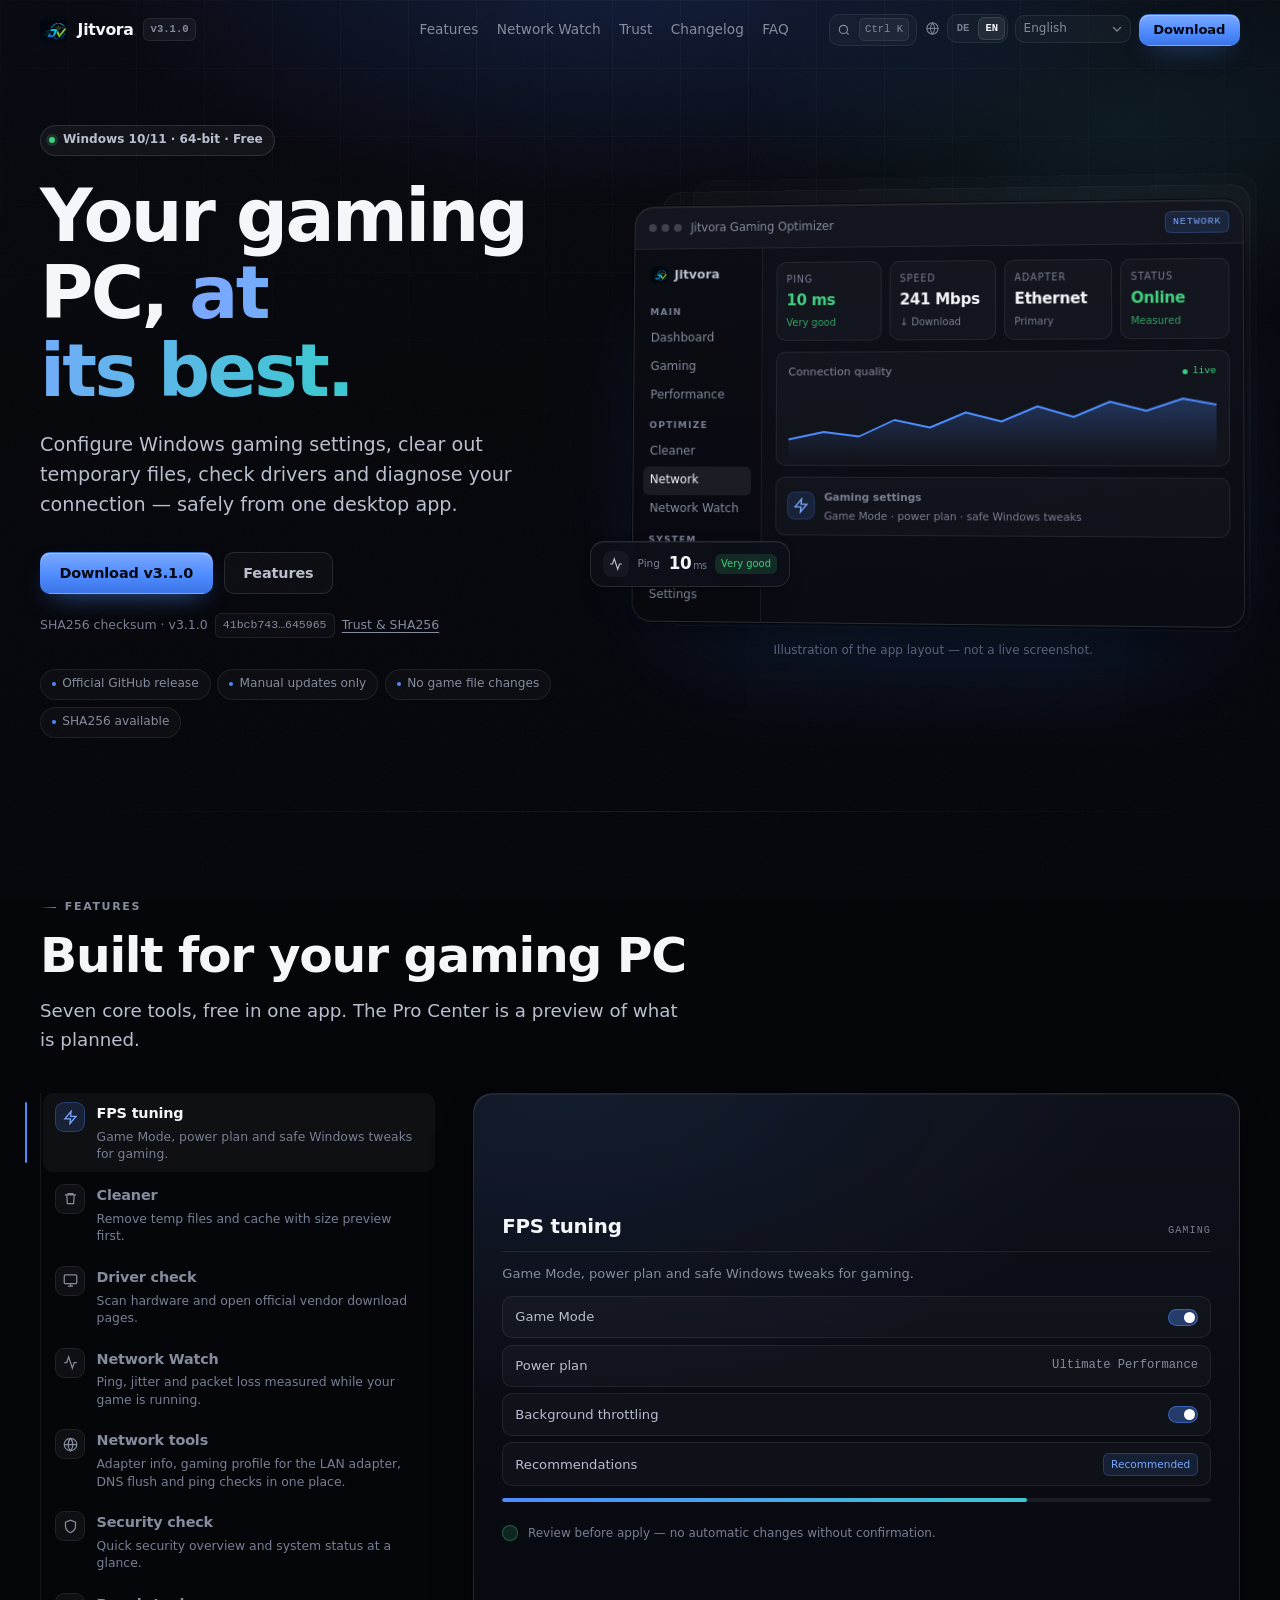
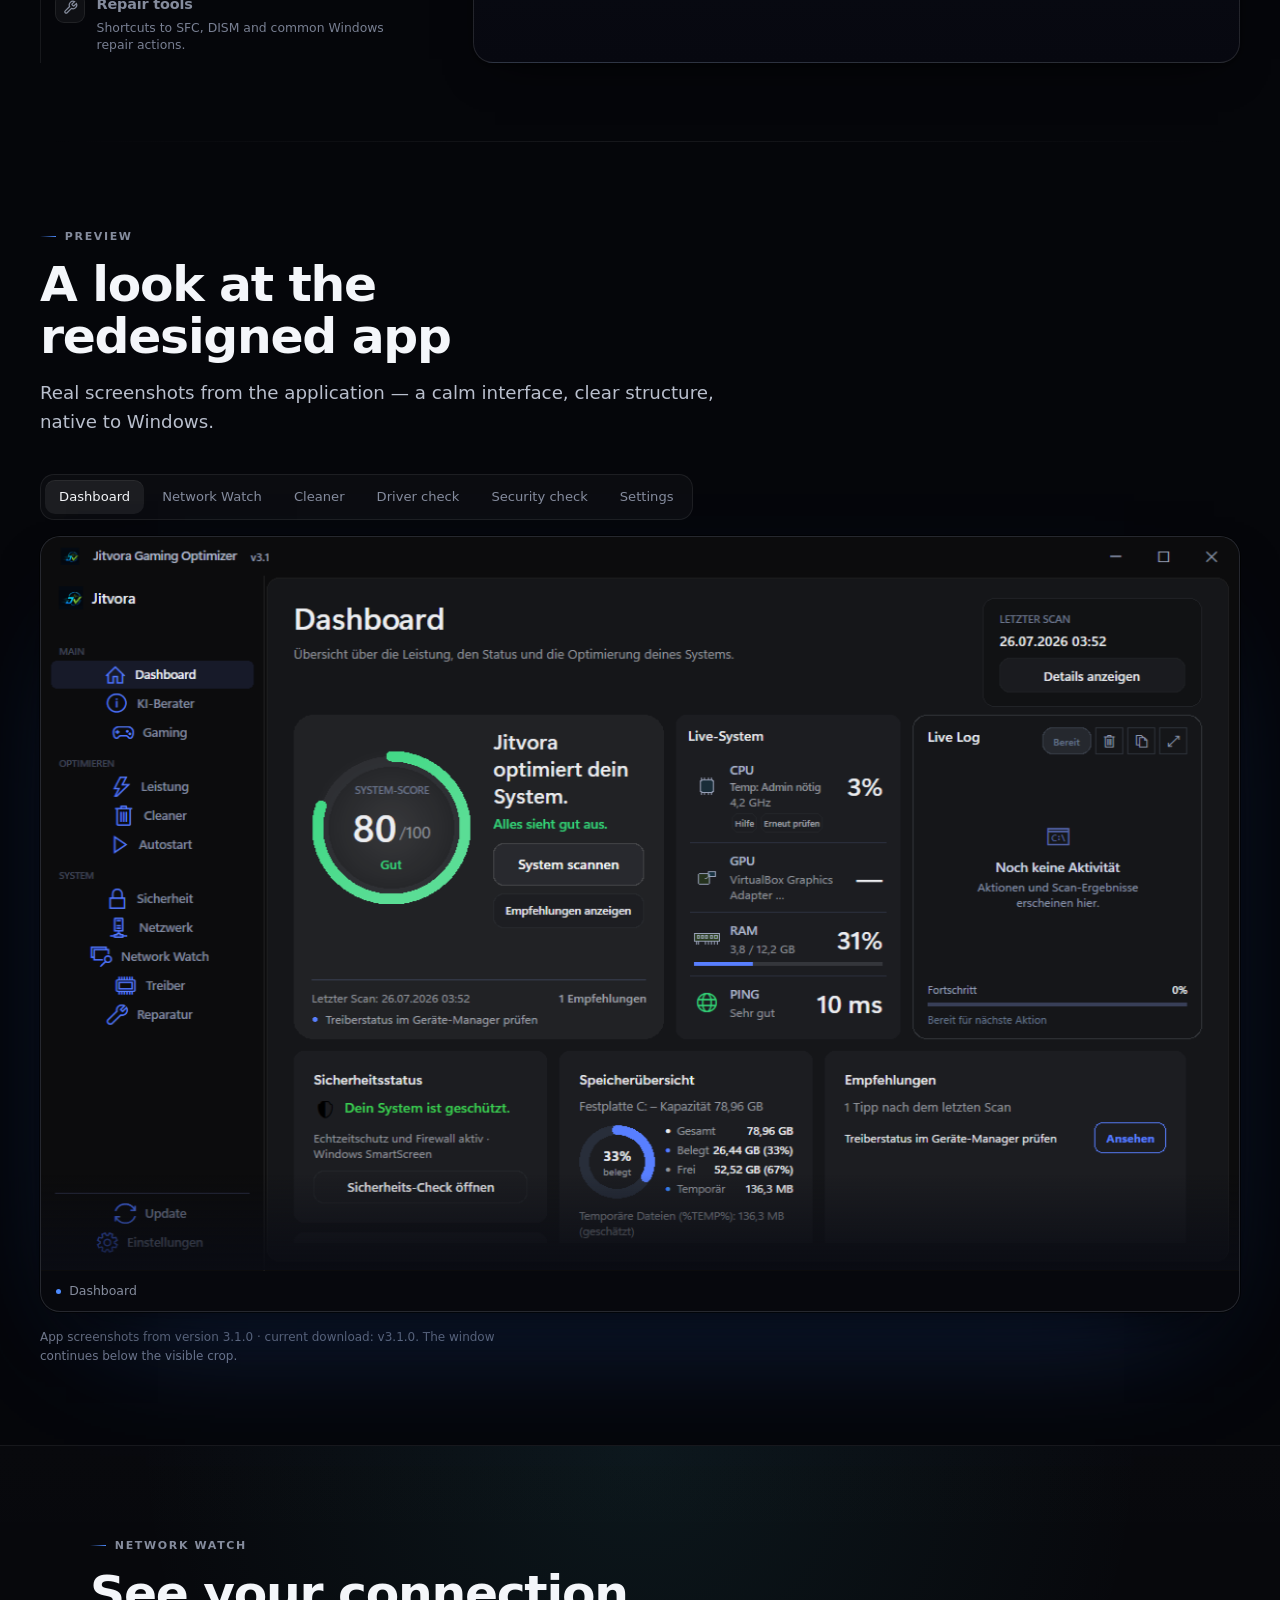
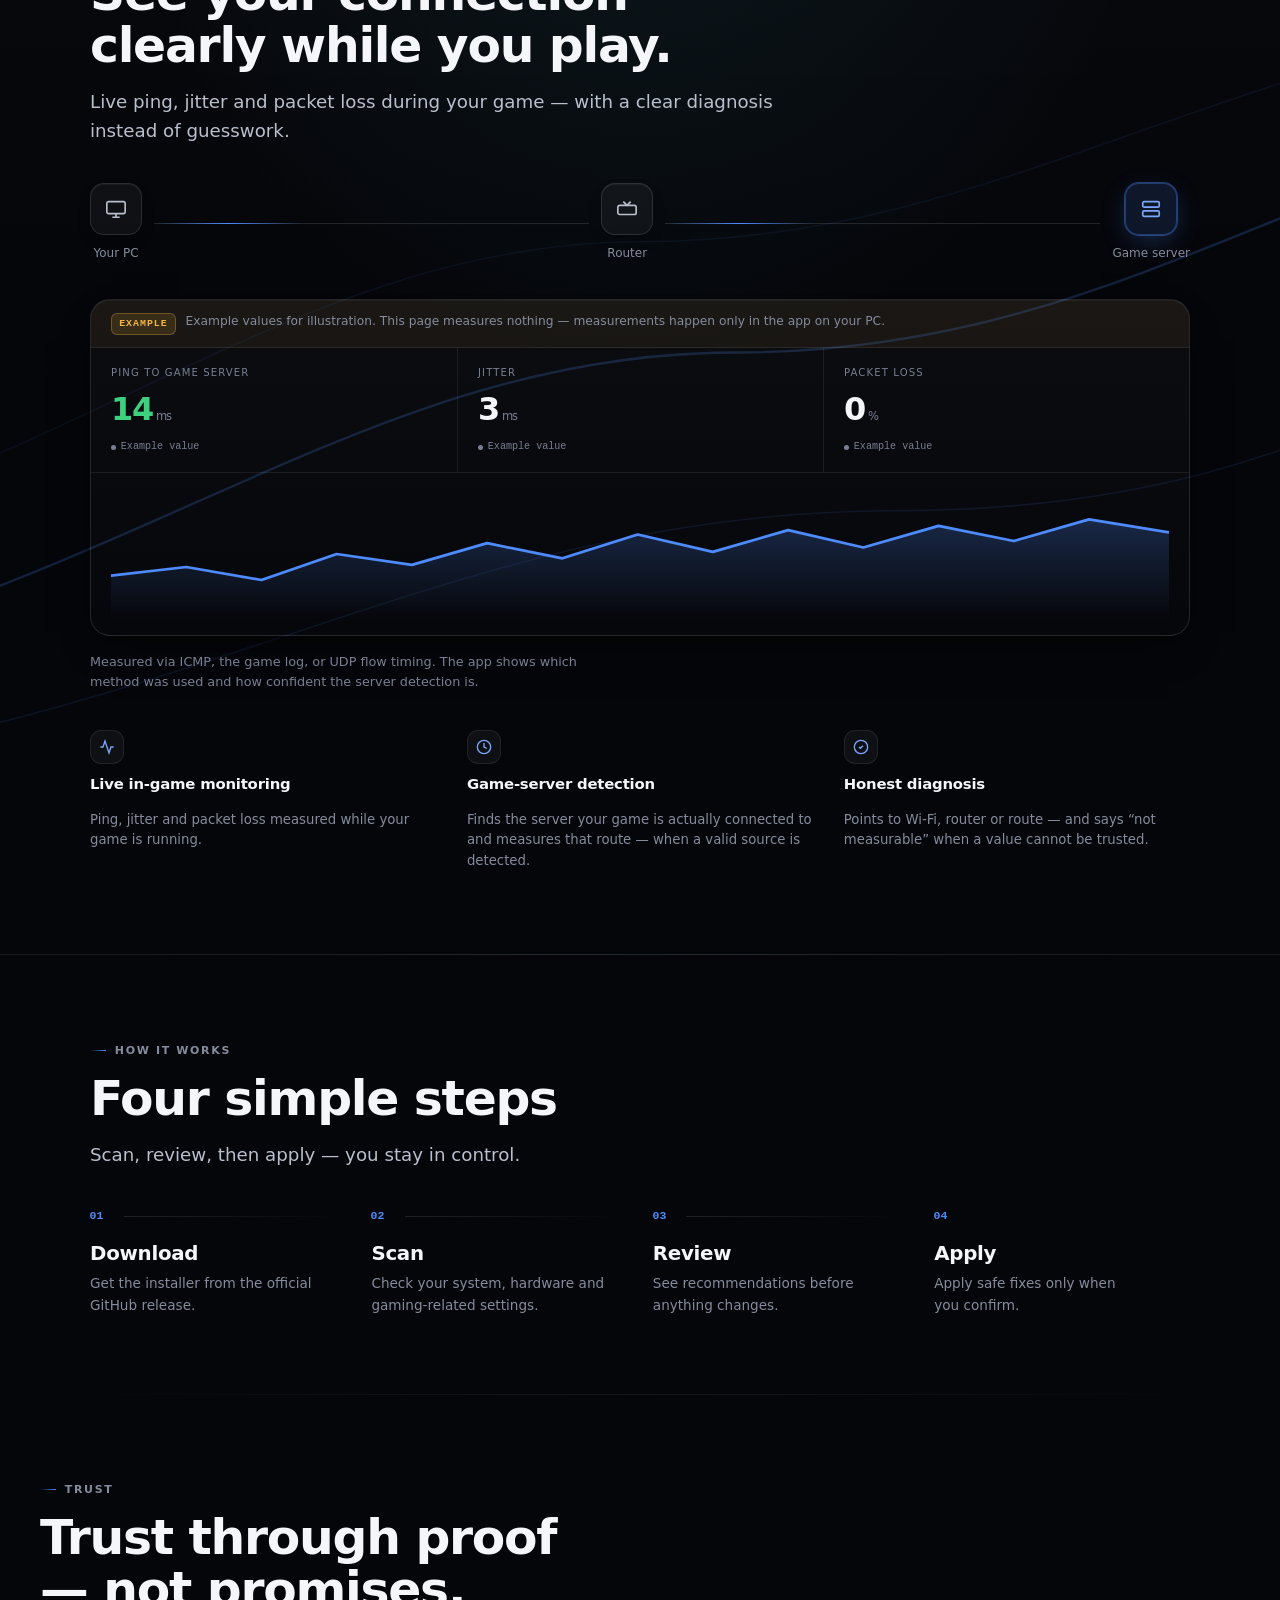
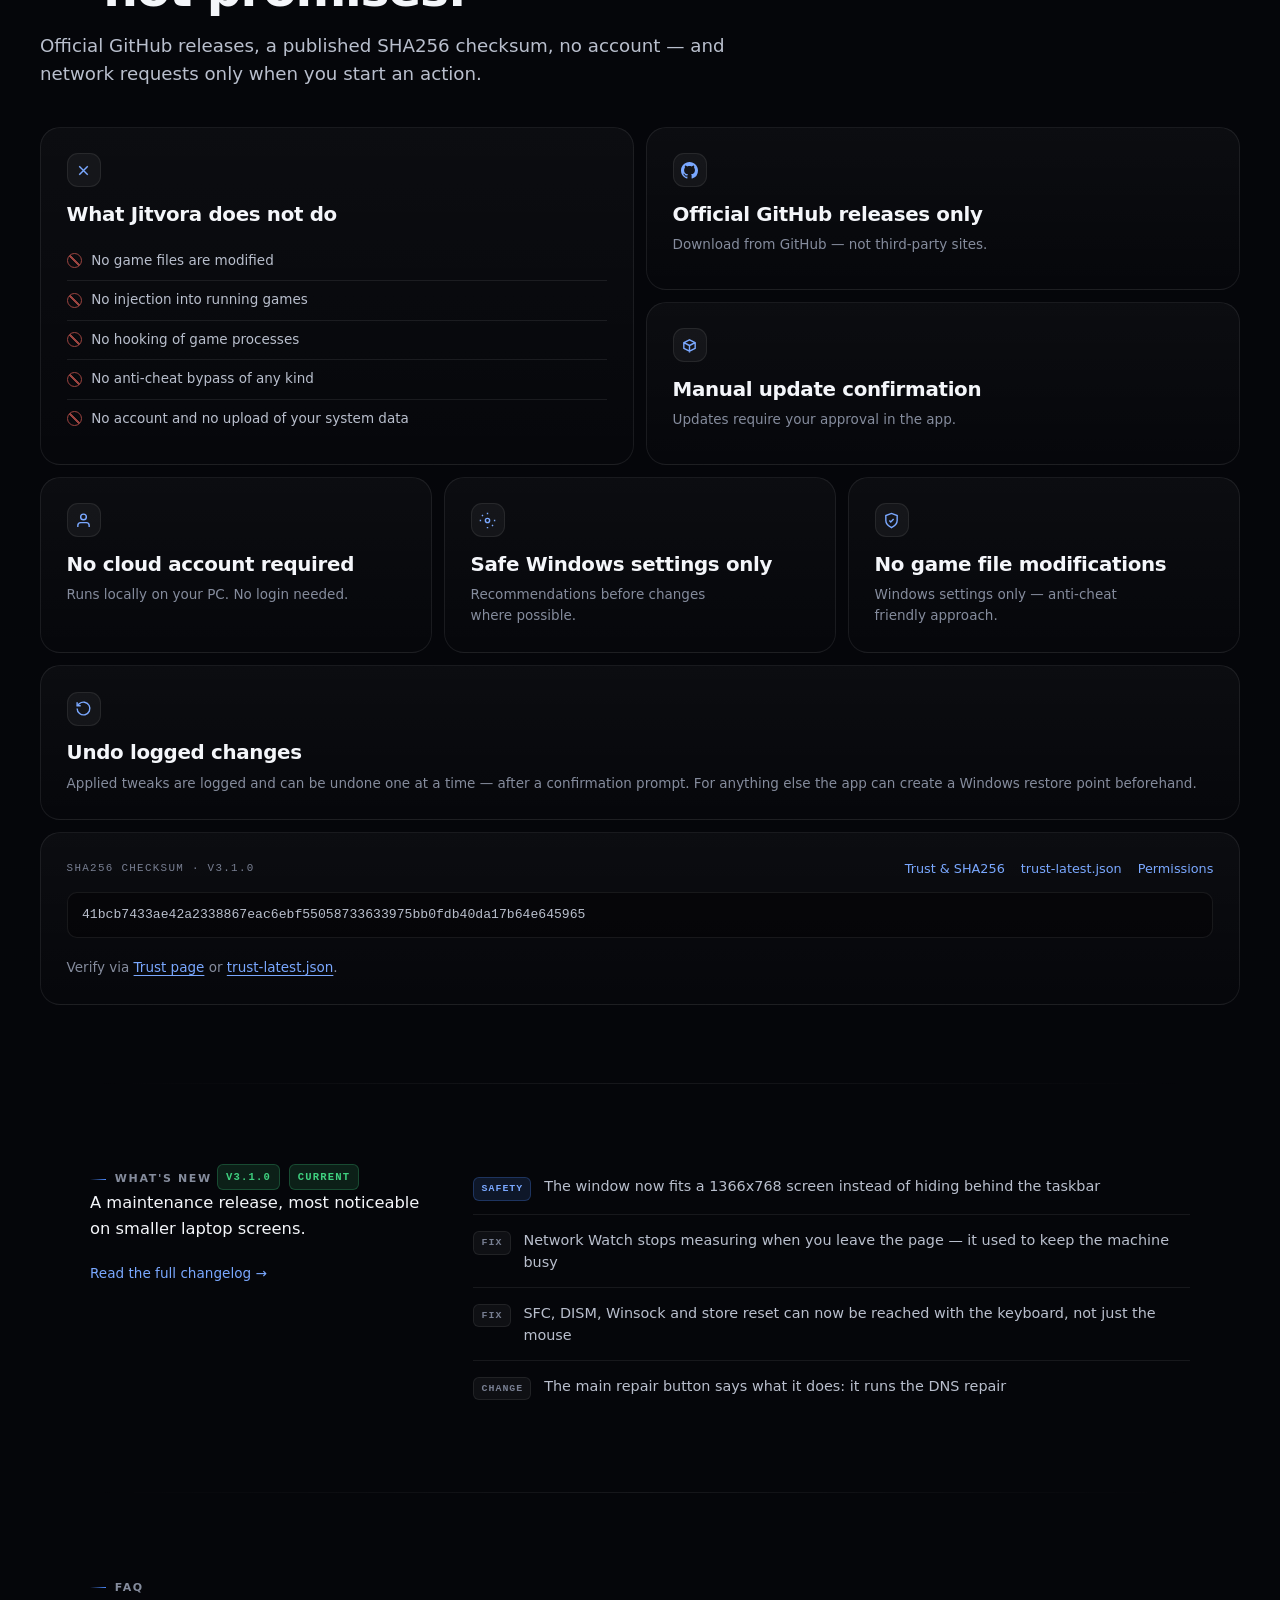
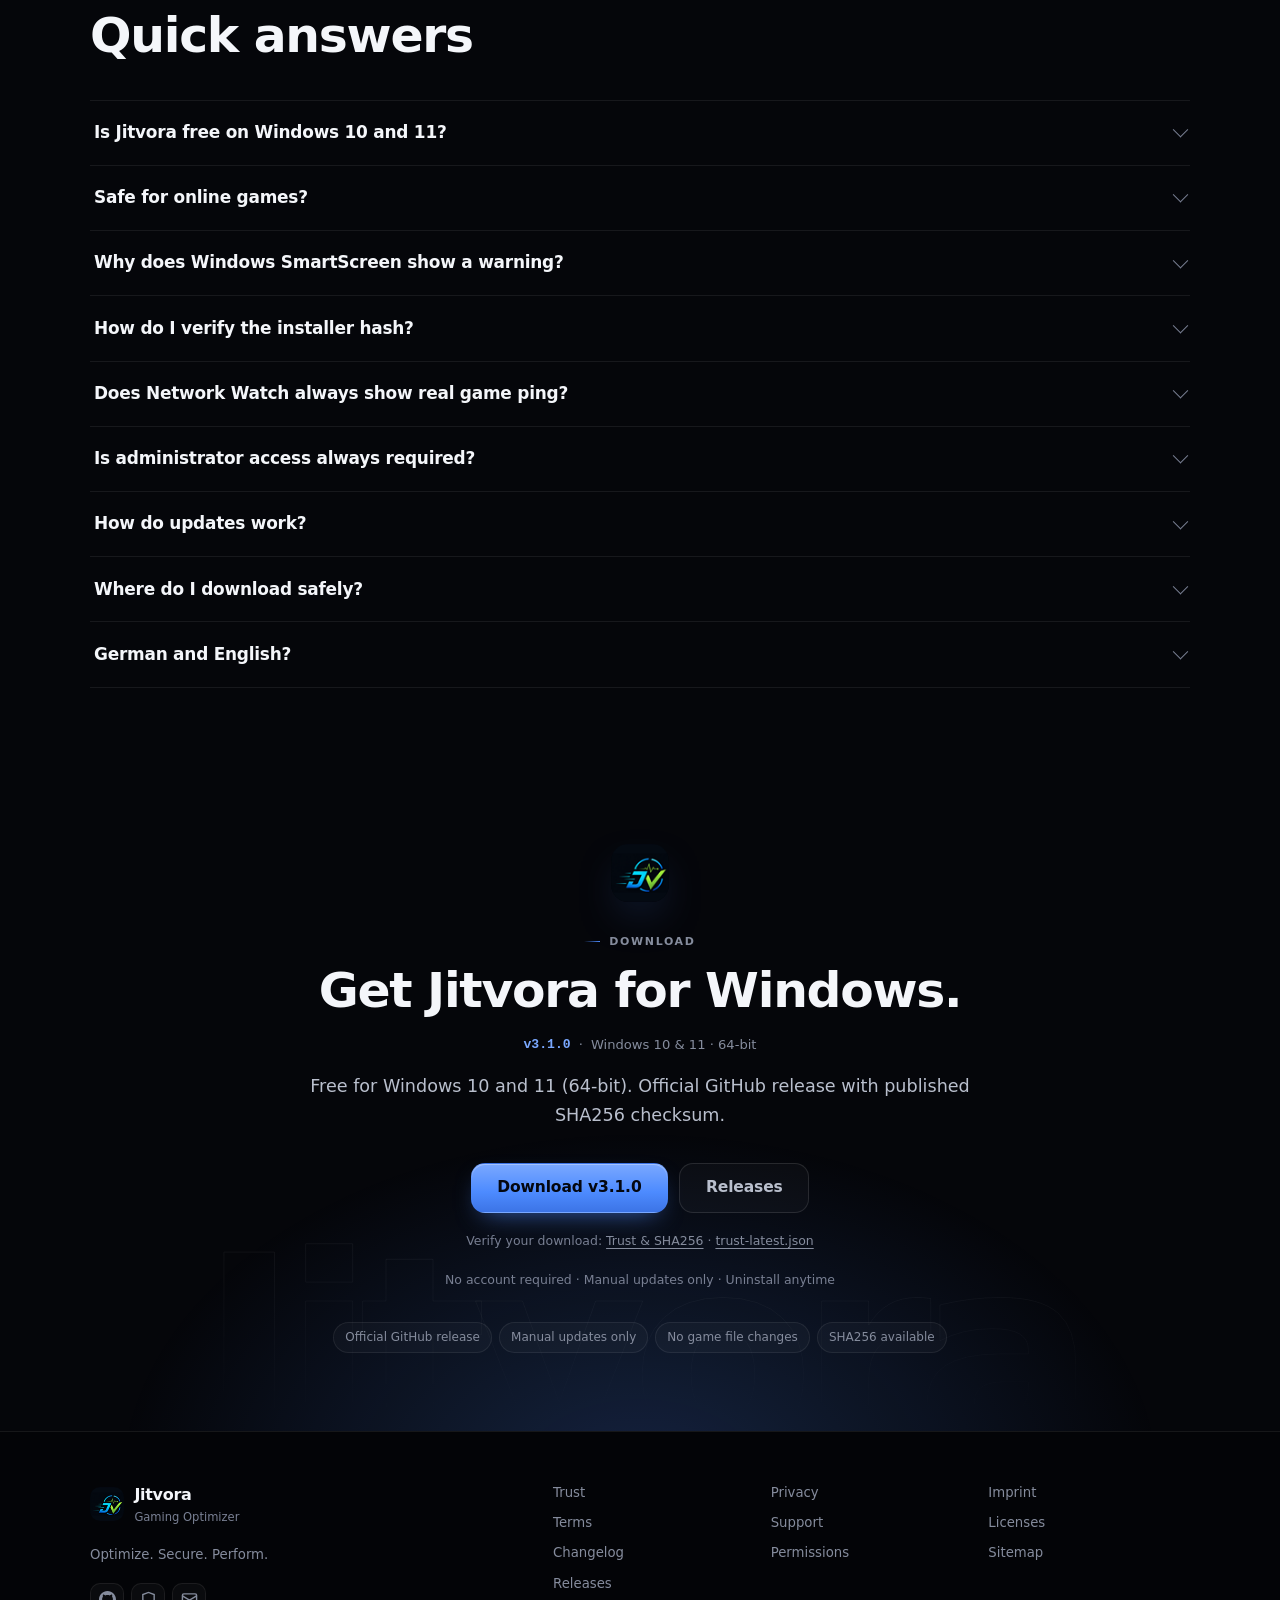
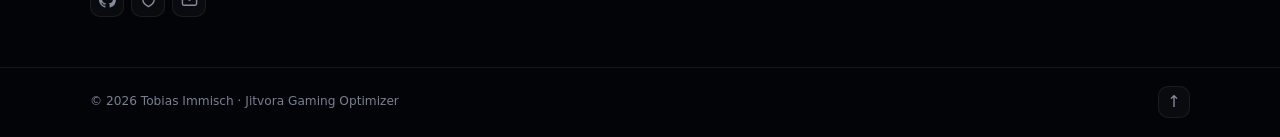
==== commit 73778924: "Release v3.1.0: fit small screens, stop Network Watch on leaving App changes (private source): - the" ====
--- a/docs/index.html
+++ b/docs/index.html
@@ -10,7 +10,7 @@
   <link rel="apple-touch-icon" href="assets/brand/jitvora-logo-mark.png" />
   <link rel="manifest" href="site.webmanifest" />
   <title data-i18n-title>Jitvora Gaming Optimizer — Windows Gaming Optimizer, FPS &amp; PC Cleaner</title>
-  <meta name="description" data-i18n-desc content="Jitvora Gaming Optimizer — Windows gaming optimizer for FPS tuning, PC cleanup, driver checks, Network Watch, game latency monitoring and safe system tweaks. Free download v3.0.9 for Windows 10/11." />
+  <meta name="description" data-i18n-desc content="Jitvora Gaming Optimizer — Windows gaming optimizer for FPS tuning, PC cleanup, driver checks, Network Watch, game latency monitoring and safe system tweaks. Free download v3.1.0 for Windows 10/11." />
   <meta name="keywords" content="Jitvora Gaming Optimizer, Jitvora Optimizer, Windows gaming optimizer, PC gaming optimizer, Network Watch, game latency monitor, gaming network diagnostics, Windows performance optimizer, FPS optimizer, PC cleaner, Windows 10, Windows 11" />
   <meta name="author" content="Tobias Immisch" />
   <meta name="robots" content="index, follow" />
@@ -18,7 +18,7 @@
   <meta property="og:type" content="website" />
   <meta property="og:site_name" content="Jitvora Gaming Optimizer" />
   <meta property="og:title" content="Jitvora Gaming Optimizer" />
-  <meta property="og:description" content="Windows gaming optimizer — FPS, PC cleaner, Network Watch, driver checks and safe Windows tweaks. Download v3.0.9." />
+  <meta property="og:description" content="Windows gaming optimizer — FPS, PC cleaner, Network Watch, driver checks and safe Windows tweaks. Download v3.1.0." />
   <meta property="og:url" content="https://jitvora.de/" />
   <meta property="og:image" content="https://jitvora.de/og-image.png" />
   <meta property="og:image:alt" content="Jitvora Gaming Optimizer logo" />
@@ -28,9 +28,9 @@
   <meta name="twitter:image" content="https://jitvora.de/og-image.png" />
   <script>document.documentElement.classList.remove('no-js');</script>
   <link rel="preload" as="image" href="assets/brand/jitvora-logo-mark-64.png" />
-  <script src="site-lang-boot.js?v=20260726g"></script>
-  <script src="site-i18n.js?v=20260726g" defer></script>
-  <link rel="stylesheet" href="landing.css?v=20260726g" />
+  <script src="site-lang-boot.js?v=20260727a"></script>
+  <script src="site-i18n.js?v=20260727a" defer></script>
+  <link rel="stylesheet" href="landing.css?v=20260727a" />
   <script type="application/ld+json">
   {
     "@context": "https://schema.org",
@@ -39,8 +39,8 @@
     "operatingSystem": "Windows 10, Windows 11",
     "applicationCategory": "UtilitiesApplication",
     "description": "Jitvora Gaming Optimizer — Windows gaming optimizer with Network Watch, game latency monitoring, gaming network diagnostics, FPS tuning, PC cleanup, driver checks and safe Windows tweaks.",
-    "downloadUrl": "https://github.com/LegendR622/Jitvora-Gaming-Optimizer/releases/download/v3.0.9/Jitvora_Gaming_Optimizer_Setup_v3.0.9.exe",
-    "softwareVersion": "3.0.9",
+    "downloadUrl": "https://github.com/LegendR622/Jitvora-Gaming-Optimizer/releases/download/v3.1.0/Jitvora_Gaming_Optimizer_Setup_v3.1.0.exe",
+    "softwareVersion": "3.1.0",
     "offers": { "@type": "Offer", "price": "0", "priceCurrency": "EUR" },
     "author": { "@type": "Person", "name": "Tobias Immisch" },
     "url": "https://jitvora.de/"
@@ -52,13 +52,13 @@
     "@type": "FAQPage",
     "mainEntity": [
       { "@type": "Question", "name": "Is Jitvora free on Windows 10 and 11?",
-        "acceptedAnswer": { "@type": "Answer", "text": "The seven core areas are free on 64-bit Windows 10 and 11 — no license key for v3.0.9. The Pro Center is a preview in this version." } },
+        "acceptedAnswer": { "@type": "Answer", "text": "The seven core areas are free on 64-bit Windows 10 and 11 — no license key for v3.1.0. The Pro Center is a preview in this version." } },
       { "@type": "Question", "name": "Does Jitvora modify games or bypass anti-cheat?",
         "acceptedAnswer": { "@type": "Answer", "text": "No. Jitvora changes Windows settings only. It does not modify game files, inject into games, hook game processes or bypass anti-cheat systems." } },
       { "@type": "Question", "name": "Why does Windows SmartScreen show a warning?",
-        "acceptedAnswer": { "@type": "Answer", "text": "v3.0.9 is not code-signed yet, so SmartScreen can warn about an unknown publisher. Verify the published SHA256 checksum before installing." } },
+        "acceptedAnswer": { "@type": "Answer", "text": "v3.1.0 is not code-signed yet, so SmartScreen can warn about an unknown publisher. Verify the published SHA256 checksum before installing." } },
       { "@type": "Question", "name": "How do I verify the installer hash?",
-        "acceptedAnswer": { "@type": "Answer", "text": "Run Get-FileHash .\\Jitvora_Gaming_Optimizer_Setup_v3.0.9.exe -Algorithm SHA256 in PowerShell and compare the result with the checksum on the Trust page or in trust-latest.json." } },
+        "acceptedAnswer": { "@type": "Answer", "text": "Run Get-FileHash .\\Jitvora_Gaming_Optimizer_Setup_v3.1.0.exe -Algorithm SHA256 in PowerShell and compare the result with the checksum on the Trust page or in trust-latest.json." } },
       { "@type": "Question", "name": "Does Network Watch always show real game ping?",
         "acceptedAnswer": { "@type": "Answer", "text": "No. Real game ping is shown only when a valid game-server connection is detected. Otherwise Jitvora labels the value as a diagnostic measurement or as not measurable." } },
       { "@type": "Question", "name": "Is administrator access always required?",
@@ -78,7 +78,7 @@
         <a class="brand" href="index.html">
           <img class="brand-mark" src="assets/brand/jitvora-logo-mark-64.png" alt="" width="28" height="28" decoding="async" />
           <span class="brand-name">Jitvora</span>
-          <span class="brand-ver" data-app-version>v3.0.9</span>
+          <span class="brand-ver" data-app-version>v3.1.0</span>
         </a>
 
         <nav class="nav-links" data-i18n-aria="nav.menu" aria-label="Main">
@@ -133,13 +133,13 @@
             <p class="hero-sub" data-i18n="hero.sub">Configure Windows gaming settings, clear out temporary files, check drivers and diagnose your connection — safely from one desktop app.</p>
 
             <div class="hero-cta">
-              <a class="btn btn-primary" data-dl-link href="https://github.com/LegendR622/Jitvora-Gaming-Optimizer/releases/download/v3.0.9/Jitvora_Gaming_Optimizer_Setup_v3.0.9.exe" data-i18n="hero.download" rel="noopener"><svg class="btn-icon" width="16" height="16" viewBox="0 0 24 24" fill="currentColor" aria-hidden="true"><path d="M3 5.5L12 3l9 2.5v13L12 21l-9-2.5V5.5zm2 .8v10.2l7 1.9V7.2L5 6.3zm9 .9v10.2l7-1.9V6.3l-7 1.9z"/></svg>Download {version}</a>
+              <a class="btn btn-primary" data-dl-link href="https://github.com/LegendR622/Jitvora-Gaming-Optimizer/releases/download/v3.1.0/Jitvora_Gaming_Optimizer_Setup_v3.1.0.exe" data-i18n="hero.download" rel="noopener"><svg class="btn-icon" width="16" height="16" viewBox="0 0 24 24" fill="currentColor" aria-hidden="true"><path d="M3 5.5L12 3l9 2.5v13L12 21l-9-2.5V5.5zm2 .8v10.2l7 1.9V7.2L5 6.3zm9 .9v10.2l7-1.9V6.3l-7 1.9z"/></svg>Download {version}</a>
               <a class="btn btn-ghost" href="#features" data-i18n="nav.features">Features</a>
             </div>
 
             <p class="hero-verify">
               <span data-i18n="trust.sha">SHA256 checksum · {version}</span>
-              <code data-hash-short>2040718c…d71749</code>
+              <code data-hash-short>41bcb743…645965</code>
               <a href="trust.html" data-i18n="hero.trust">Trust &amp; SHA256</a>
             </p>
 
@@ -489,9 +489,8 @@
           <figure class="gal-shot" role="tabpanel" id="galpanel-dashboard"
                   aria-labelledby="galtab-dashboard" tabindex="0">
             <picture>
-              <source srcset="assets/preview/dashboard.webp" type="image/webp" />
-              <img src="assets/preview/dashboard.png" alt="Jitvora dashboard: system score, live CPU, GPU and RAM readings, security status and recommendations" data-i18n-alt="alt.shot.dashboard"
-                   width="1200" height="735" decoding="async"
+                            <img src="assets/preview/dashboard.png" alt="Jitvora dashboard: system score, live CPU, GPU and RAM readings, security status and recommendations" data-i18n-alt="alt.shot.dashboard"
+                   width="1200" height="760" decoding="async"
                    loading="eager" />
             </picture>
             <figcaption><span data-i18n="preview.cap1">Dashboard</span></figcaption>
@@ -499,9 +498,8 @@
           <figure class="gal-shot" role="tabpanel" id="galpanel-network-watch"
                   aria-labelledby="galtab-network-watch" tabindex="0" hidden>
             <picture>
-              <source srcset="assets/preview/network-watch.webp" type="image/webp" />
-              <img src="assets/preview/network-watch.png" alt="Jitvora Network Watch: game-server detection with ping, packet loss, jitter and a diagnosis panel" data-i18n-alt="alt.shot.netwatch"
-                   width="1200" height="735" decoding="async"
+                            <img src="assets/preview/network-watch.png" alt="Jitvora Network Watch: game-server detection with ping, packet loss, jitter and a diagnosis panel" data-i18n-alt="alt.shot.netwatch"
+                   width="1200" height="760" decoding="async"
                    loading="lazy" />
             </picture>
             <figcaption><span data-i18n="preview.cap2">Network Watch</span></figcaption>
@@ -509,9 +507,8 @@
           <figure class="gal-shot" role="tabpanel" id="galpanel-cleaner"
                   aria-labelledby="galtab-cleaner" tabindex="0" hidden>
             <picture>
-              <source srcset="assets/preview/cleaner.webp" type="image/webp" />
-              <img src="assets/preview/cleaner.png" alt="Jitvora Cleaner: temporary file locations with a size preview before anything is removed" data-i18n-alt="alt.shot.cleaner"
-                   width="1200" height="735" decoding="async"
+                            <img src="assets/preview/cleaner.png" alt="Jitvora Cleaner: temporary file locations with a size preview before anything is removed" data-i18n-alt="alt.shot.cleaner"
+                   width="1200" height="760" decoding="async"
                    loading="lazy" />
             </picture>
             <figcaption><span data-i18n="feat.clean.title">Cleaner</span></figcaption>
@@ -519,9 +516,8 @@
           <figure class="gal-shot" role="tabpanel" id="galpanel-drivers"
                   aria-labelledby="galtab-drivers" tabindex="0" hidden>
             <picture>
-              <source srcset="assets/preview/drivers.webp" type="image/webp" />
-              <img src="assets/preview/drivers.png" alt="Jitvora driver check: detected hardware with the source for every driver update" data-i18n-alt="alt.shot.drivers"
-                   width="1200" height="735" decoding="async"
+                            <img src="assets/preview/drivers.png" alt="Jitvora driver check: detected hardware with the source for every driver update" data-i18n-alt="alt.shot.drivers"
+                   width="1200" height="760" decoding="async"
                    loading="lazy" />
             </picture>
             <figcaption><span data-i18n="feat.driver.title">Driver check</span></figcaption>
@@ -529,9 +525,8 @@
           <figure class="gal-shot" role="tabpanel" id="galpanel-security"
                   aria-labelledby="galtab-security" tabindex="0" hidden>
             <picture>
-              <source srcset="assets/preview/security.webp" type="image/webp" />
-              <img src="assets/preview/security.png" alt="Jitvora security check: Defender, firewall and SmartScreen status at a glance" data-i18n-alt="alt.shot.security"
-                   width="1200" height="735" decoding="async"
+                            <img src="assets/preview/security.png" alt="Jitvora security check: Defender, firewall and SmartScreen status at a glance" data-i18n-alt="alt.shot.security"
+                   width="1200" height="760" decoding="async"
                    loading="lazy" />
             </picture>
             <figcaption><span data-i18n="feat.sec.title">Security check</span></figcaption>
@@ -539,9 +534,8 @@
           <figure class="gal-shot" role="tabpanel" id="galpanel-settings"
                   aria-labelledby="galtab-settings" tabindex="0" hidden>
             <picture>
-              <source srcset="assets/preview/settings.webp" type="image/webp" />
-              <img src="assets/preview/settings.png" alt="Jitvora settings: language, startup and update preferences" data-i18n-alt="alt.shot.settings"
-                   width="1200" height="735" decoding="async"
+                            <img src="assets/preview/settings.png" alt="Jitvora settings: language, startup and update preferences" data-i18n-alt="alt.shot.settings"
+                   width="1200" height="760" decoding="async"
                    loading="lazy" />
             </picture>
             <figcaption><span data-i18n="preview.cap3">Settings</span></figcaption>
@@ -737,7 +731,7 @@
                 <a href="permissions.html">Permissions</a>
               </span>
             </div>
-            <code class="hash-code" data-hash-full>2040718c947616b501590dcc5b86af18d4a9e7e924854e4d18f7ba478ed71749</code>
+            <code class="hash-code" data-hash-full>41bcb7433ae42a2338867eac6ebf55058733633975bb0fdb40da17b64e645965</code>
             <p data-i18n="safe.3.html">Verify via the <a href="trust.html">Trust page</a> or <a href="trust-latest.json">trust-latest.json</a>.</p>
           </article>
         </div>
@@ -748,15 +742,15 @@
         <div class="release">
           <div class="reveal">
             <p class="eyebrow" data-i18n="rel.label">What's new</p>
-            <p class="release-ver"><span data-app-version>v3.0.9</span> <span data-i18n="rel.current">current</span></p>
-            <p class="sec-lead" data-i18n="rel.lead" id="whatsnew-title">This release stops the Cleaner from deleting files that running programs still need. Updating is recommended for everyone.</p>
+            <p class="release-ver"><span data-app-version>v3.1.0</span> <span data-i18n="rel.current">current</span></p>
+            <p class="sec-lead" data-i18n="rel.lead" id="whatsnew-title">A maintenance release, most noticeable on smaller laptop screens.</p>
             <p class="release-more"><a href="changelog.html" data-i18n="rel.cta">Read the full changelog →</a></p>
           </div>
           <ul class="release-list reveal">
-            <li><span class="release-kind release-kind--new">Safety</span><span data-i18n="rel.1">The Cleaner no longer removes the unpack folders of running applications — that used to make them crash, Jitvora itself included</span></li>
-            <li><span class="release-kind">Fix</span><span data-i18n="rel.2">Skipped links are now actually reported in the Live Log, with the correct count</span></li>
-            <li><span class="release-kind">Fix</span><span data-i18n="rel.3">Crash reports go to the application data folder instead of your desktop</span></li>
-            <li><span class="release-kind">Change</span><span data-i18n="rel.4">Settings now state that the seven core areas are free and the Pro Center is a preview</span></li>
+            <li><span class="release-kind release-kind--new">Safety</span><span data-i18n="rel.1">The window now fits a 1366x768 screen instead of hiding behind the taskbar</span></li>
+            <li><span class="release-kind">Fix</span><span data-i18n="rel.2">Network Watch stops measuring when you leave the page — it used to keep the machine busy</span></li>
+            <li><span class="release-kind">Fix</span><span data-i18n="rel.3">SFC, DISM, Winsock and store reset can now be reached with the keyboard, not just the mouse</span></li>
+            <li><span class="release-kind">Change</span><span data-i18n="rel.4">The main repair button says what it does: it runs the DNS repair</span></li>
           </ul>
         </div>
       </section>
@@ -815,13 +809,13 @@
           <p class="eyebrow" style="justify-content:center" data-i18n="dl.label">Download</p>
           <h2 id="download-title" data-i18n="dl.title">Get Jitvora for Windows.</h2>
           <p class="finale-meta">
-            <span class="finale-ver" data-app-version>v3.0.9</span>
+            <span class="finale-ver" data-app-version>v3.1.0</span>
             <span aria-hidden="true">·</span>
             <span data-i18n="dl.compat">Windows 10 &amp; 11 · 64-bit</span>
           </p>
           <p class="sec-lead" data-i18n="dl.lead">Free for Windows 10 and 11 (64-bit). Official GitHub release with published SHA256 checksum.</p>
           <div class="finale-cta">
-            <a class="btn btn-primary btn-lg" data-dl-link href="https://github.com/LegendR622/Jitvora-Gaming-Optimizer/releases/download/v3.0.9/Jitvora_Gaming_Optimizer_Setup_v3.0.9.exe" data-i18n="hero.download" rel="noopener"><svg class="btn-icon" width="16" height="16" viewBox="0 0 24 24" fill="currentColor" aria-hidden="true"><path d="M3 5.5L12 3l9 2.5v13L12 21l-9-2.5V5.5zm2 .8v10.2l7 1.9V7.2L5 6.3zm9 .9v10.2l7-1.9V6.3l-7 1.9z"/></svg>Download {version}</a>
+            <a class="btn btn-primary btn-lg" data-dl-link href="https://github.com/LegendR622/Jitvora-Gaming-Optimizer/releases/download/v3.1.0/Jitvora_Gaming_Optimizer_Setup_v3.1.0.exe" data-i18n="hero.download" rel="noopener"><svg class="btn-icon" width="16" height="16" viewBox="0 0 24 24" fill="currentColor" aria-hidden="true"><path d="M3 5.5L12 3l9 2.5v13L12 21l-9-2.5V5.5zm2 .8v10.2l7 1.9V7.2L5 6.3zm9 .9v10.2l7-1.9V6.3l-7 1.9z"/></svg>Download {version}</a>
             <a class="btn btn-ghost btn-lg" href="https://github.com/LegendR622/Jitvora-Gaming-Optimizer/releases" rel="noopener" data-i18n="nav.releases">Releases</a>
           </div>
           <p class="finale-fine">
@@ -900,7 +894,7 @@
     </div>
   </div>
 
-  <script src="site-lang.js?v=20260726g" defer></script>
-  <script src="landing.js?v=20260726g" defer></script>
+  <script src="site-lang.js?v=20260727a" defer></script>
+  <script src="landing.js?v=20260727a" defer></script>
 </body>
 </html>
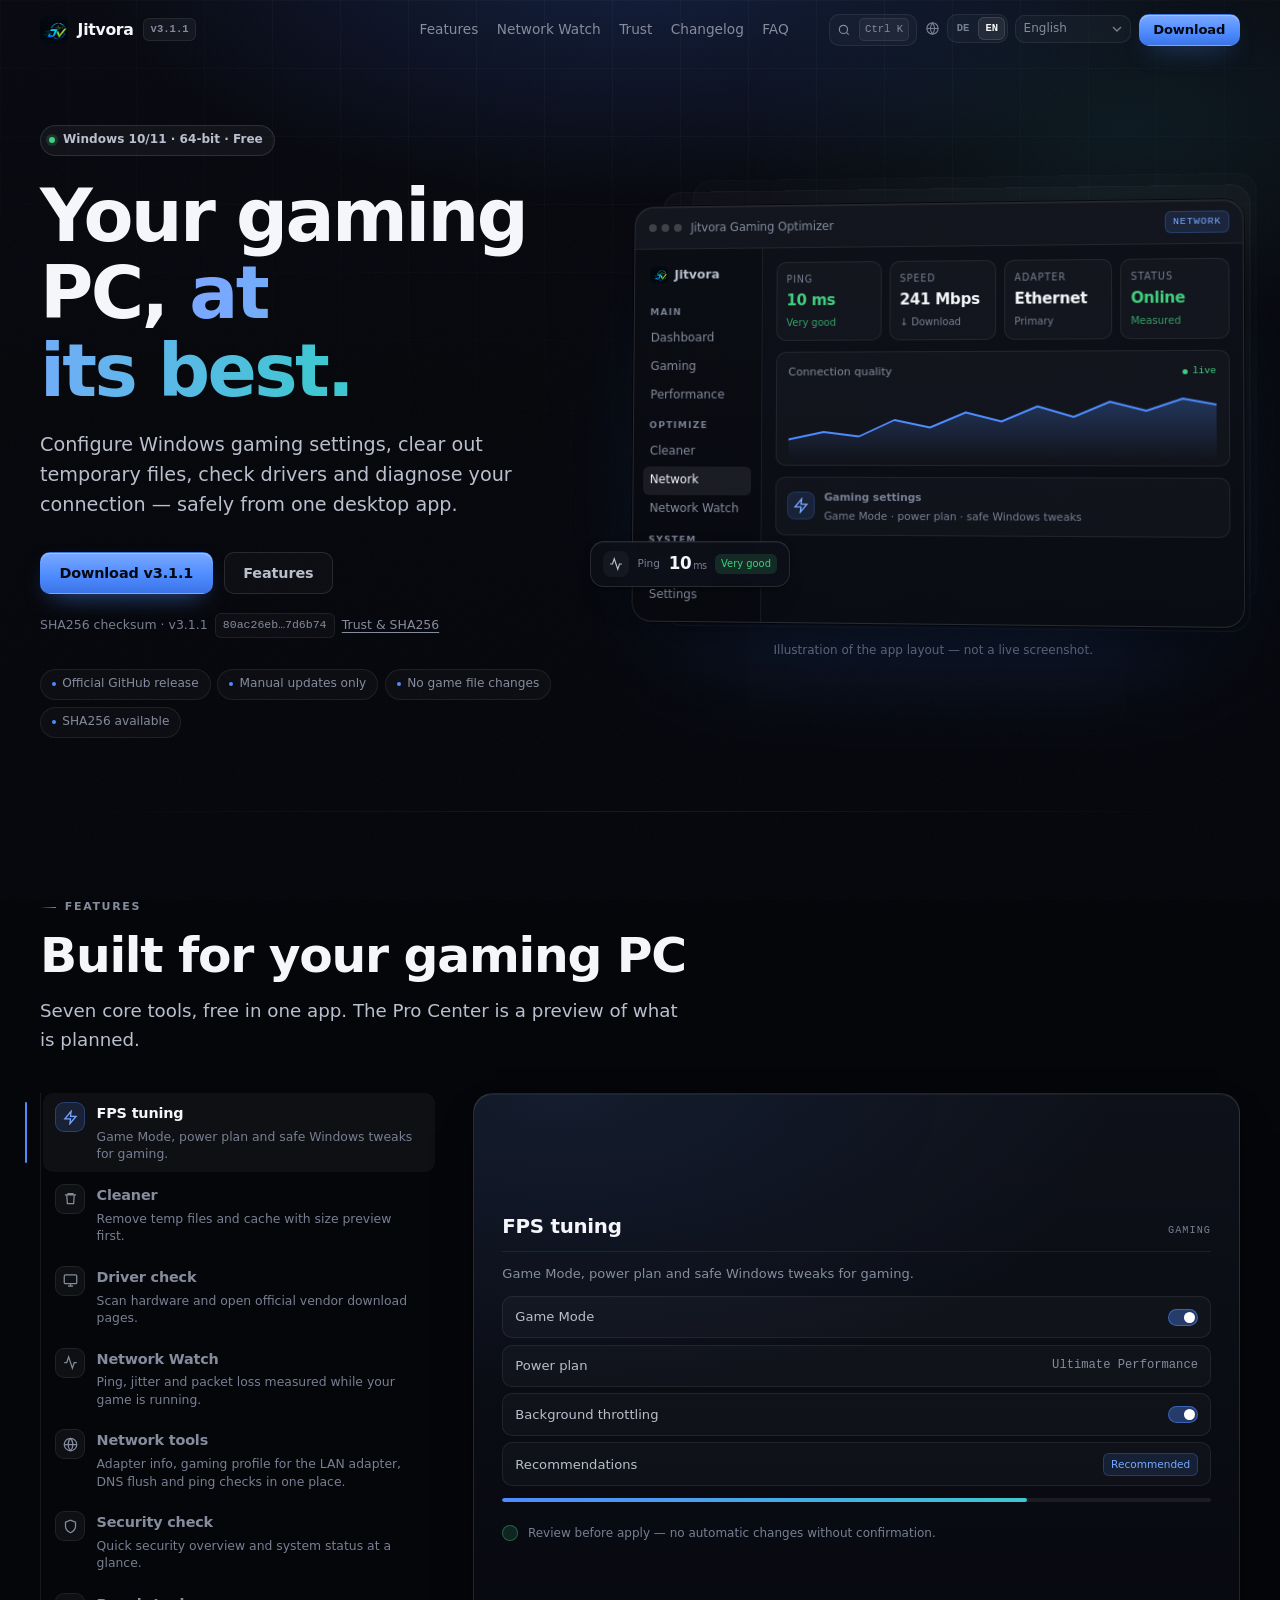
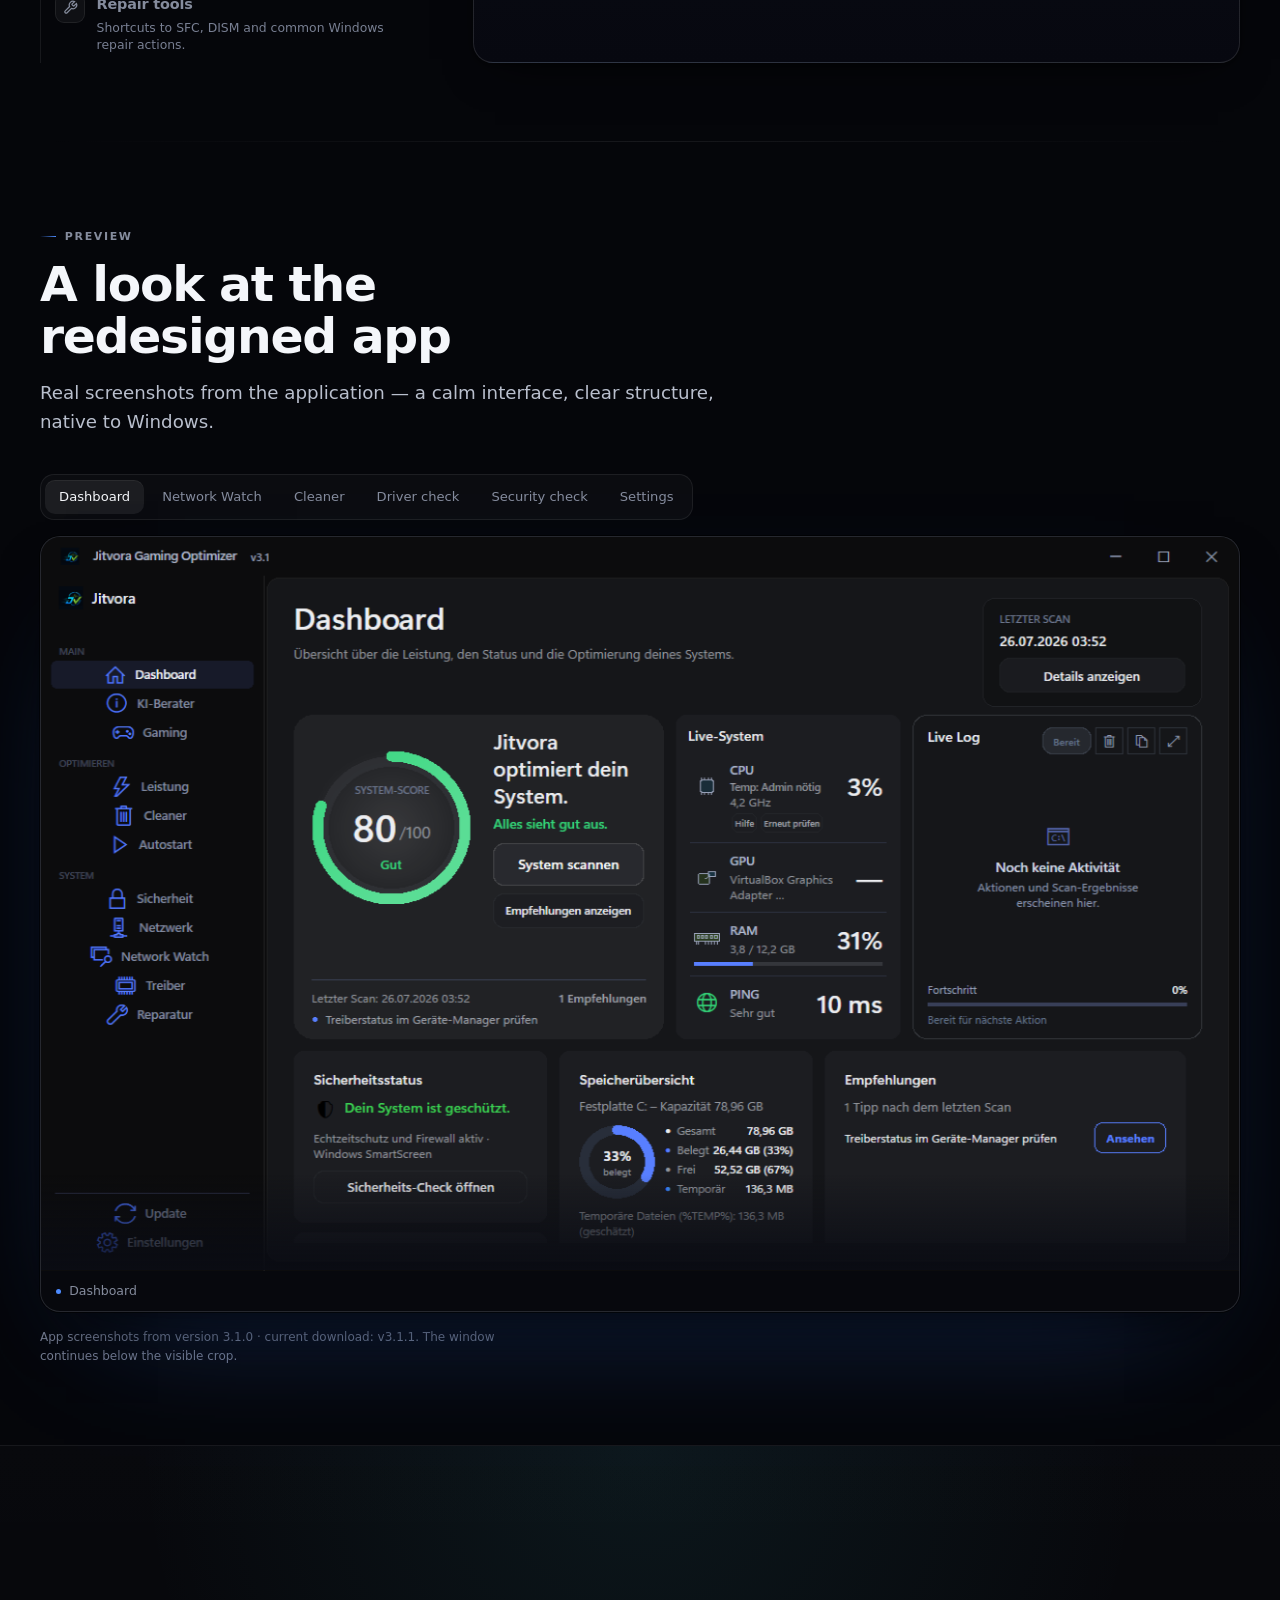
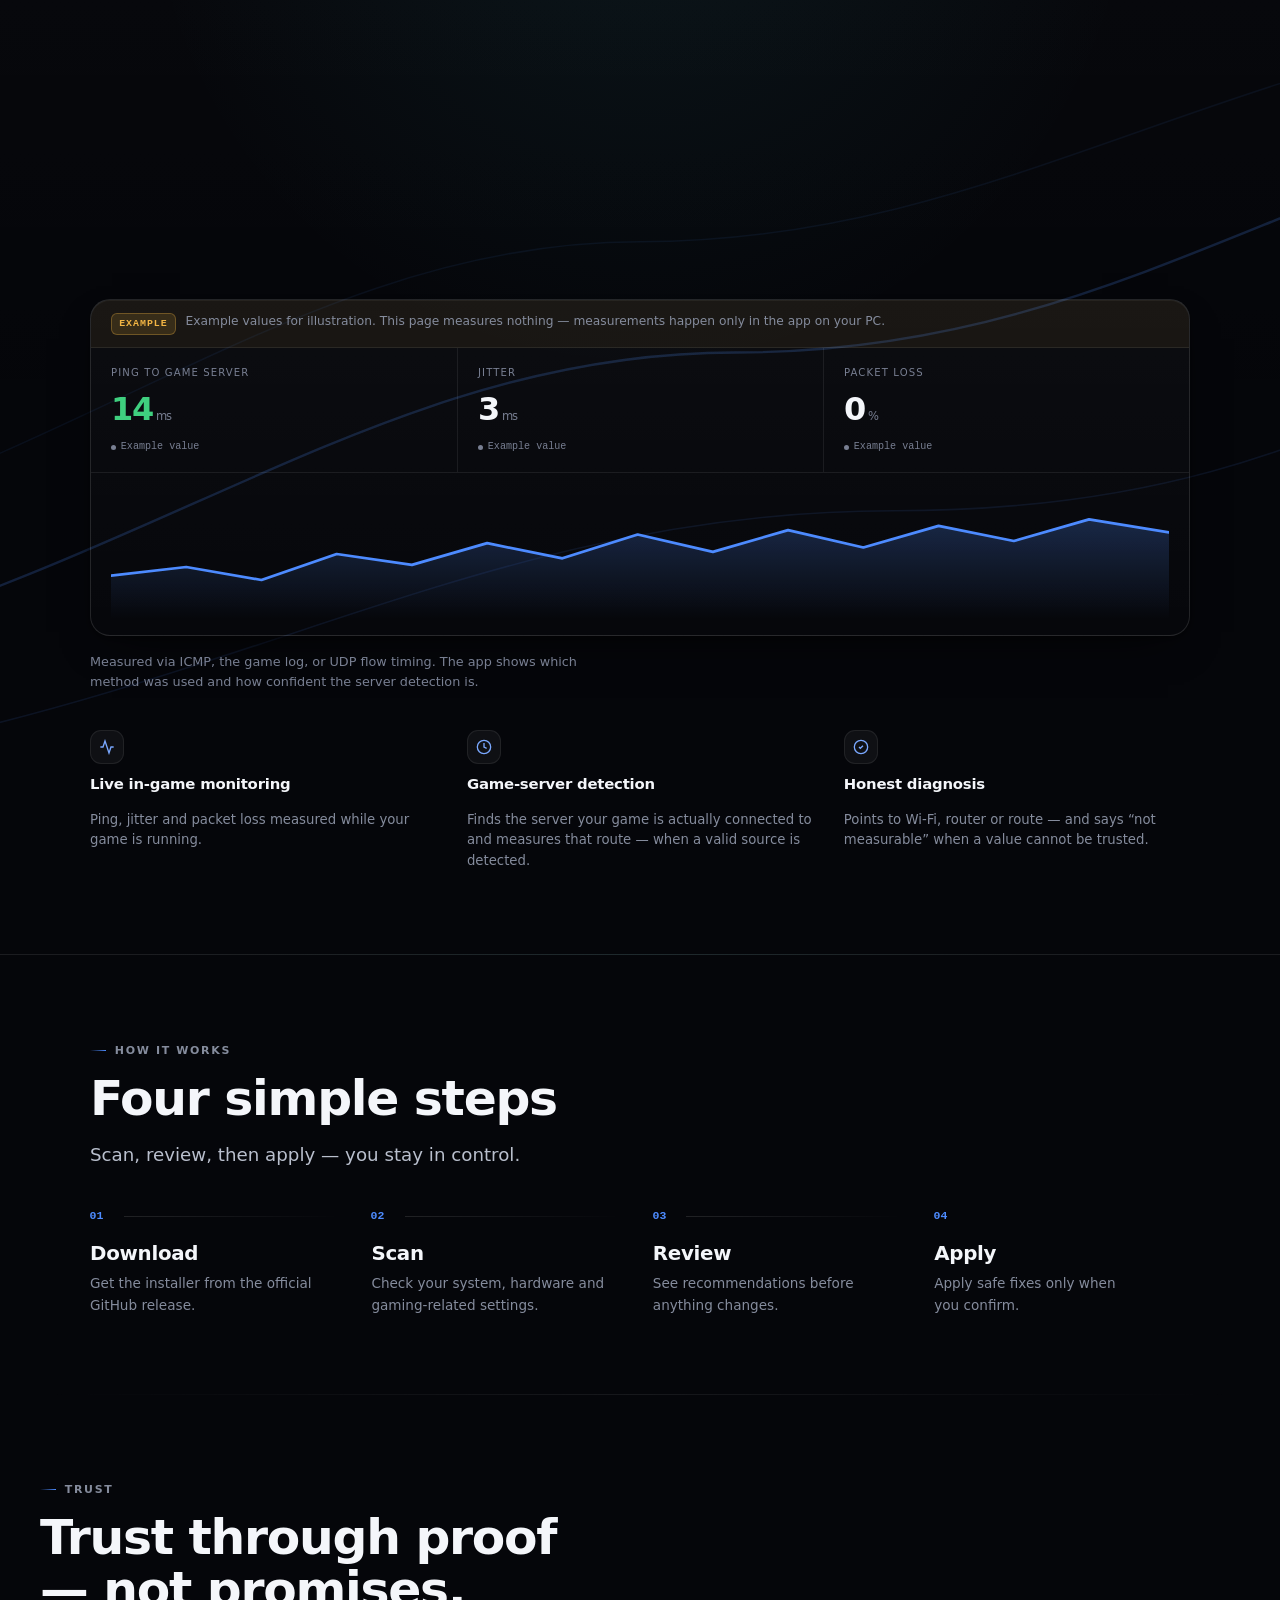
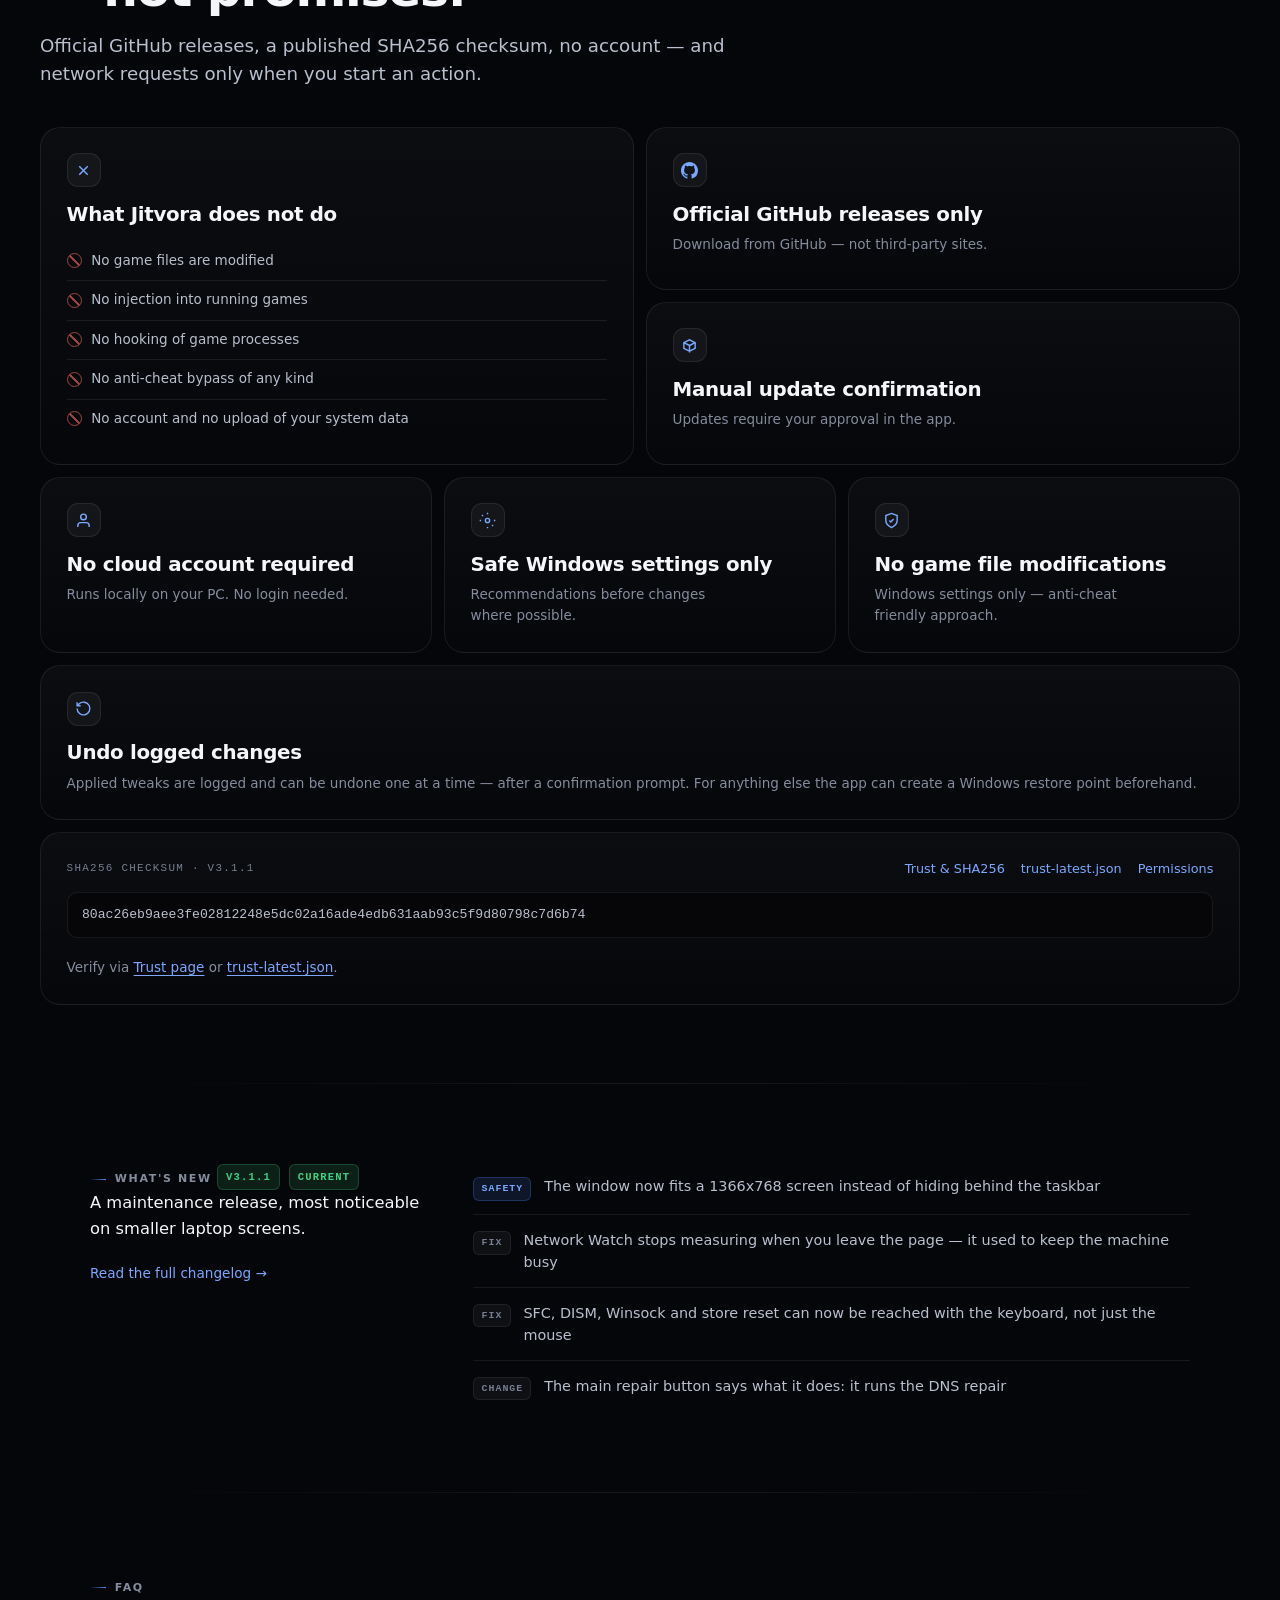
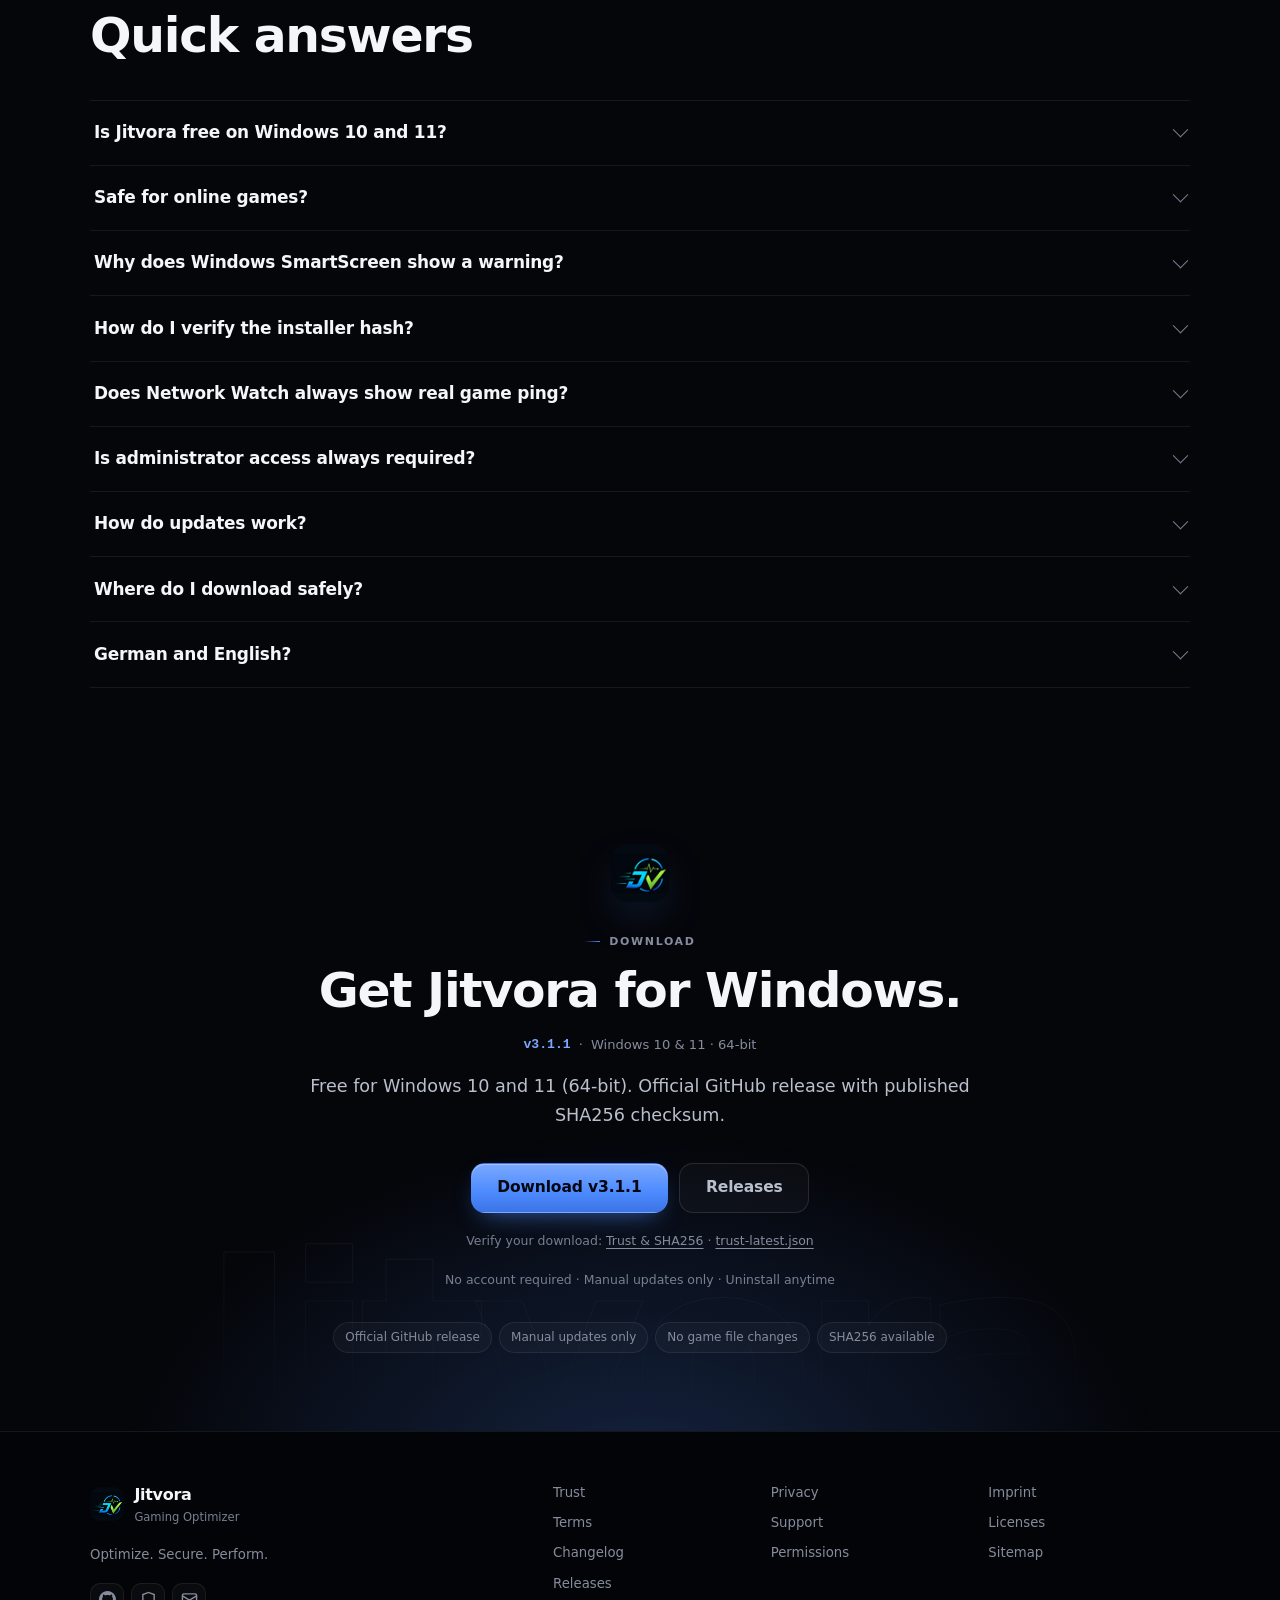
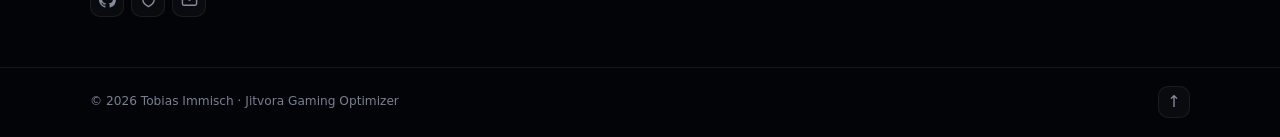
==== commit a463456d: "Release v3.1.1: correct the window size under Windows scaling Testing at 125% scaling showed the win" ====
--- a/docs/index.html
+++ b/docs/index.html
@@ -10,7 +10,7 @@
   <link rel="apple-touch-icon" href="assets/brand/jitvora-logo-mark.png" />
   <link rel="manifest" href="site.webmanifest" />
   <title data-i18n-title>Jitvora Gaming Optimizer — Windows Gaming Optimizer, FPS &amp; PC Cleaner</title>
-  <meta name="description" data-i18n-desc content="Jitvora Gaming Optimizer — Windows gaming optimizer for FPS tuning, PC cleanup, driver checks, Network Watch, game latency monitoring and safe system tweaks. Free download v3.1.0 for Windows 10/11." />
+  <meta name="description" data-i18n-desc content="Jitvora Gaming Optimizer — Windows gaming optimizer for FPS tuning, PC cleanup, driver checks, Network Watch, game latency monitoring and safe system tweaks. Free download v3.1.1 for Windows 10/11." />
   <meta name="keywords" content="Jitvora Gaming Optimizer, Jitvora Optimizer, Windows gaming optimizer, PC gaming optimizer, Network Watch, game latency monitor, gaming network diagnostics, Windows performance optimizer, FPS optimizer, PC cleaner, Windows 10, Windows 11" />
   <meta name="author" content="Tobias Immisch" />
   <meta name="robots" content="index, follow" />
@@ -18,7 +18,7 @@
   <meta property="og:type" content="website" />
   <meta property="og:site_name" content="Jitvora Gaming Optimizer" />
   <meta property="og:title" content="Jitvora Gaming Optimizer" />
-  <meta property="og:description" content="Windows gaming optimizer — FPS, PC cleaner, Network Watch, driver checks and safe Windows tweaks. Download v3.1.0." />
+  <meta property="og:description" content="Windows gaming optimizer — FPS, PC cleaner, Network Watch, driver checks and safe Windows tweaks. Download v3.1.1." />
   <meta property="og:url" content="https://jitvora.de/" />
   <meta property="og:image" content="https://jitvora.de/og-image.png" />
   <meta property="og:image:alt" content="Jitvora Gaming Optimizer logo" />
@@ -28,9 +28,9 @@
   <meta name="twitter:image" content="https://jitvora.de/og-image.png" />
   <script>document.documentElement.classList.remove('no-js');</script>
   <link rel="preload" as="image" href="assets/brand/jitvora-logo-mark-64.png" />
-  <script src="site-lang-boot.js?v=20260727a"></script>
-  <script src="site-i18n.js?v=20260727a" defer></script>
-  <link rel="stylesheet" href="landing.css?v=20260727a" />
+  <script src="site-lang-boot.js?v=20260802a"></script>
+  <script src="site-i18n.js?v=20260802a" defer></script>
+  <link rel="stylesheet" href="landing.css?v=20260802a" />
   <script type="application/ld+json">
   {
     "@context": "https://schema.org",
@@ -39,8 +39,8 @@
     "operatingSystem": "Windows 10, Windows 11",
     "applicationCategory": "UtilitiesApplication",
     "description": "Jitvora Gaming Optimizer — Windows gaming optimizer with Network Watch, game latency monitoring, gaming network diagnostics, FPS tuning, PC cleanup, driver checks and safe Windows tweaks.",
-    "downloadUrl": "https://github.com/LegendR622/Jitvora-Gaming-Optimizer/releases/download/v3.1.0/Jitvora_Gaming_Optimizer_Setup_v3.1.0.exe",
-    "softwareVersion": "3.1.0",
+    "downloadUrl": "https://github.com/LegendR622/Jitvora-Gaming-Optimizer/releases/download/v3.1.1/Jitvora_Gaming_Optimizer_Setup_v3.1.1.exe",
+    "softwareVersion": "3.1.1",
     "offers": { "@type": "Offer", "price": "0", "priceCurrency": "EUR" },
     "author": { "@type": "Person", "name": "Tobias Immisch" },
     "url": "https://jitvora.de/"
@@ -52,13 +52,13 @@
     "@type": "FAQPage",
     "mainEntity": [
       { "@type": "Question", "name": "Is Jitvora free on Windows 10 and 11?",
-        "acceptedAnswer": { "@type": "Answer", "text": "The seven core areas are free on 64-bit Windows 10 and 11 — no license key for v3.1.0. The Pro Center is a preview in this version." } },
+        "acceptedAnswer": { "@type": "Answer", "text": "The seven core areas are free on 64-bit Windows 10 and 11 — no license key for v3.1.1. The Pro Center is a preview in this version." } },
       { "@type": "Question", "name": "Does Jitvora modify games or bypass anti-cheat?",
         "acceptedAnswer": { "@type": "Answer", "text": "No. Jitvora changes Windows settings only. It does not modify game files, inject into games, hook game processes or bypass anti-cheat systems." } },
       { "@type": "Question", "name": "Why does Windows SmartScreen show a warning?",
-        "acceptedAnswer": { "@type": "Answer", "text": "v3.1.0 is not code-signed yet, so SmartScreen can warn about an unknown publisher. Verify the published SHA256 checksum before installing." } },
+        "acceptedAnswer": { "@type": "Answer", "text": "v3.1.1 is not code-signed yet, so SmartScreen can warn about an unknown publisher. Verify the published SHA256 checksum before installing." } },
       { "@type": "Question", "name": "How do I verify the installer hash?",
-        "acceptedAnswer": { "@type": "Answer", "text": "Run Get-FileHash .\\Jitvora_Gaming_Optimizer_Setup_v3.1.0.exe -Algorithm SHA256 in PowerShell and compare the result with the checksum on the Trust page or in trust-latest.json." } },
+        "acceptedAnswer": { "@type": "Answer", "text": "Run Get-FileHash .\\Jitvora_Gaming_Optimizer_Setup_v3.1.1.exe -Algorithm SHA256 in PowerShell and compare the result with the checksum on the Trust page or in trust-latest.json." } },
       { "@type": "Question", "name": "Does Network Watch always show real game ping?",
         "acceptedAnswer": { "@type": "Answer", "text": "No. Real game ping is shown only when a valid game-server connection is detected. Otherwise Jitvora labels the value as a diagnostic measurement or as not measurable." } },
       { "@type": "Question", "name": "Is administrator access always required?",
@@ -78,7 +78,7 @@
         <a class="brand" href="index.html">
           <img class="brand-mark" src="assets/brand/jitvora-logo-mark-64.png" alt="" width="28" height="28" decoding="async" />
           <span class="brand-name">Jitvora</span>
-          <span class="brand-ver" data-app-version>v3.1.0</span>
+          <span class="brand-ver" data-app-version>v3.1.1</span>
         </a>
 
         <nav class="nav-links" data-i18n-aria="nav.menu" aria-label="Main">
@@ -133,13 +133,13 @@
             <p class="hero-sub" data-i18n="hero.sub">Configure Windows gaming settings, clear out temporary files, check drivers and diagnose your connection — safely from one desktop app.</p>
 
             <div class="hero-cta">
-              <a class="btn btn-primary" data-dl-link href="https://github.com/LegendR622/Jitvora-Gaming-Optimizer/releases/download/v3.1.0/Jitvora_Gaming_Optimizer_Setup_v3.1.0.exe" data-i18n="hero.download" rel="noopener"><svg class="btn-icon" width="16" height="16" viewBox="0 0 24 24" fill="currentColor" aria-hidden="true"><path d="M3 5.5L12 3l9 2.5v13L12 21l-9-2.5V5.5zm2 .8v10.2l7 1.9V7.2L5 6.3zm9 .9v10.2l7-1.9V6.3l-7 1.9z"/></svg>Download {version}</a>
+              <a class="btn btn-primary" data-dl-link href="https://github.com/LegendR622/Jitvora-Gaming-Optimizer/releases/download/v3.1.1/Jitvora_Gaming_Optimizer_Setup_v3.1.1.exe" data-i18n="hero.download" rel="noopener"><svg class="btn-icon" width="16" height="16" viewBox="0 0 24 24" fill="currentColor" aria-hidden="true"><path d="M3 5.5L12 3l9 2.5v13L12 21l-9-2.5V5.5zm2 .8v10.2l7 1.9V7.2L5 6.3zm9 .9v10.2l7-1.9V6.3l-7 1.9z"/></svg>Download {version}</a>
               <a class="btn btn-ghost" href="#features" data-i18n="nav.features">Features</a>
             </div>
 
             <p class="hero-verify">
               <span data-i18n="trust.sha">SHA256 checksum · {version}</span>
-              <code data-hash-short>41bcb743…645965</code>
+              <code data-hash-short>80ac26eb…7d6b74</code>
               <a href="trust.html" data-i18n="hero.trust">Trust &amp; SHA256</a>
             </p>
 
@@ -731,7 +731,7 @@
                 <a href="permissions.html">Permissions</a>
               </span>
             </div>
-            <code class="hash-code" data-hash-full>41bcb7433ae42a2338867eac6ebf55058733633975bb0fdb40da17b64e645965</code>
+            <code class="hash-code" data-hash-full>80ac26eb9aee3fe02812248e5dc02a16ade4edb631aab93c5f9d80798c7d6b74</code>
             <p data-i18n="safe.3.html">Verify via the <a href="trust.html">Trust page</a> or <a href="trust-latest.json">trust-latest.json</a>.</p>
           </article>
         </div>
@@ -742,7 +742,7 @@
         <div class="release">
           <div class="reveal">
             <p class="eyebrow" data-i18n="rel.label">What's new</p>
-            <p class="release-ver"><span data-app-version>v3.1.0</span> <span data-i18n="rel.current">current</span></p>
+            <p class="release-ver"><span data-app-version>v3.1.1</span> <span data-i18n="rel.current">current</span></p>
             <p class="sec-lead" data-i18n="rel.lead" id="whatsnew-title">A maintenance release, most noticeable on smaller laptop screens.</p>
             <p class="release-more"><a href="changelog.html" data-i18n="rel.cta">Read the full changelog →</a></p>
           </div>
@@ -809,13 +809,13 @@
           <p class="eyebrow" style="justify-content:center" data-i18n="dl.label">Download</p>
           <h2 id="download-title" data-i18n="dl.title">Get Jitvora for Windows.</h2>
           <p class="finale-meta">
-            <span class="finale-ver" data-app-version>v3.1.0</span>
+            <span class="finale-ver" data-app-version>v3.1.1</span>
             <span aria-hidden="true">·</span>
             <span data-i18n="dl.compat">Windows 10 &amp; 11 · 64-bit</span>
           </p>
           <p class="sec-lead" data-i18n="dl.lead">Free for Windows 10 and 11 (64-bit). Official GitHub release with published SHA256 checksum.</p>
           <div class="finale-cta">
-            <a class="btn btn-primary btn-lg" data-dl-link href="https://github.com/LegendR622/Jitvora-Gaming-Optimizer/releases/download/v3.1.0/Jitvora_Gaming_Optimizer_Setup_v3.1.0.exe" data-i18n="hero.download" rel="noopener"><svg class="btn-icon" width="16" height="16" viewBox="0 0 24 24" fill="currentColor" aria-hidden="true"><path d="M3 5.5L12 3l9 2.5v13L12 21l-9-2.5V5.5zm2 .8v10.2l7 1.9V7.2L5 6.3zm9 .9v10.2l7-1.9V6.3l-7 1.9z"/></svg>Download {version}</a>
+            <a class="btn btn-primary btn-lg" data-dl-link href="https://github.com/LegendR622/Jitvora-Gaming-Optimizer/releases/download/v3.1.1/Jitvora_Gaming_Optimizer_Setup_v3.1.1.exe" data-i18n="hero.download" rel="noopener"><svg class="btn-icon" width="16" height="16" viewBox="0 0 24 24" fill="currentColor" aria-hidden="true"><path d="M3 5.5L12 3l9 2.5v13L12 21l-9-2.5V5.5zm2 .8v10.2l7 1.9V7.2L5 6.3zm9 .9v10.2l7-1.9V6.3l-7 1.9z"/></svg>Download {version}</a>
             <a class="btn btn-ghost btn-lg" href="https://github.com/LegendR622/Jitvora-Gaming-Optimizer/releases" rel="noopener" data-i18n="nav.releases">Releases</a>
           </div>
           <p class="finale-fine">
@@ -894,7 +894,7 @@
     </div>
   </div>
 
-  <script src="site-lang.js?v=20260727a" defer></script>
-  <script src="landing.js?v=20260727a" defer></script>
+  <script src="site-lang.js?v=20260802a" defer></script>
+  <script src="landing.js?v=20260802a" defer></script>
 </body>
 </html>
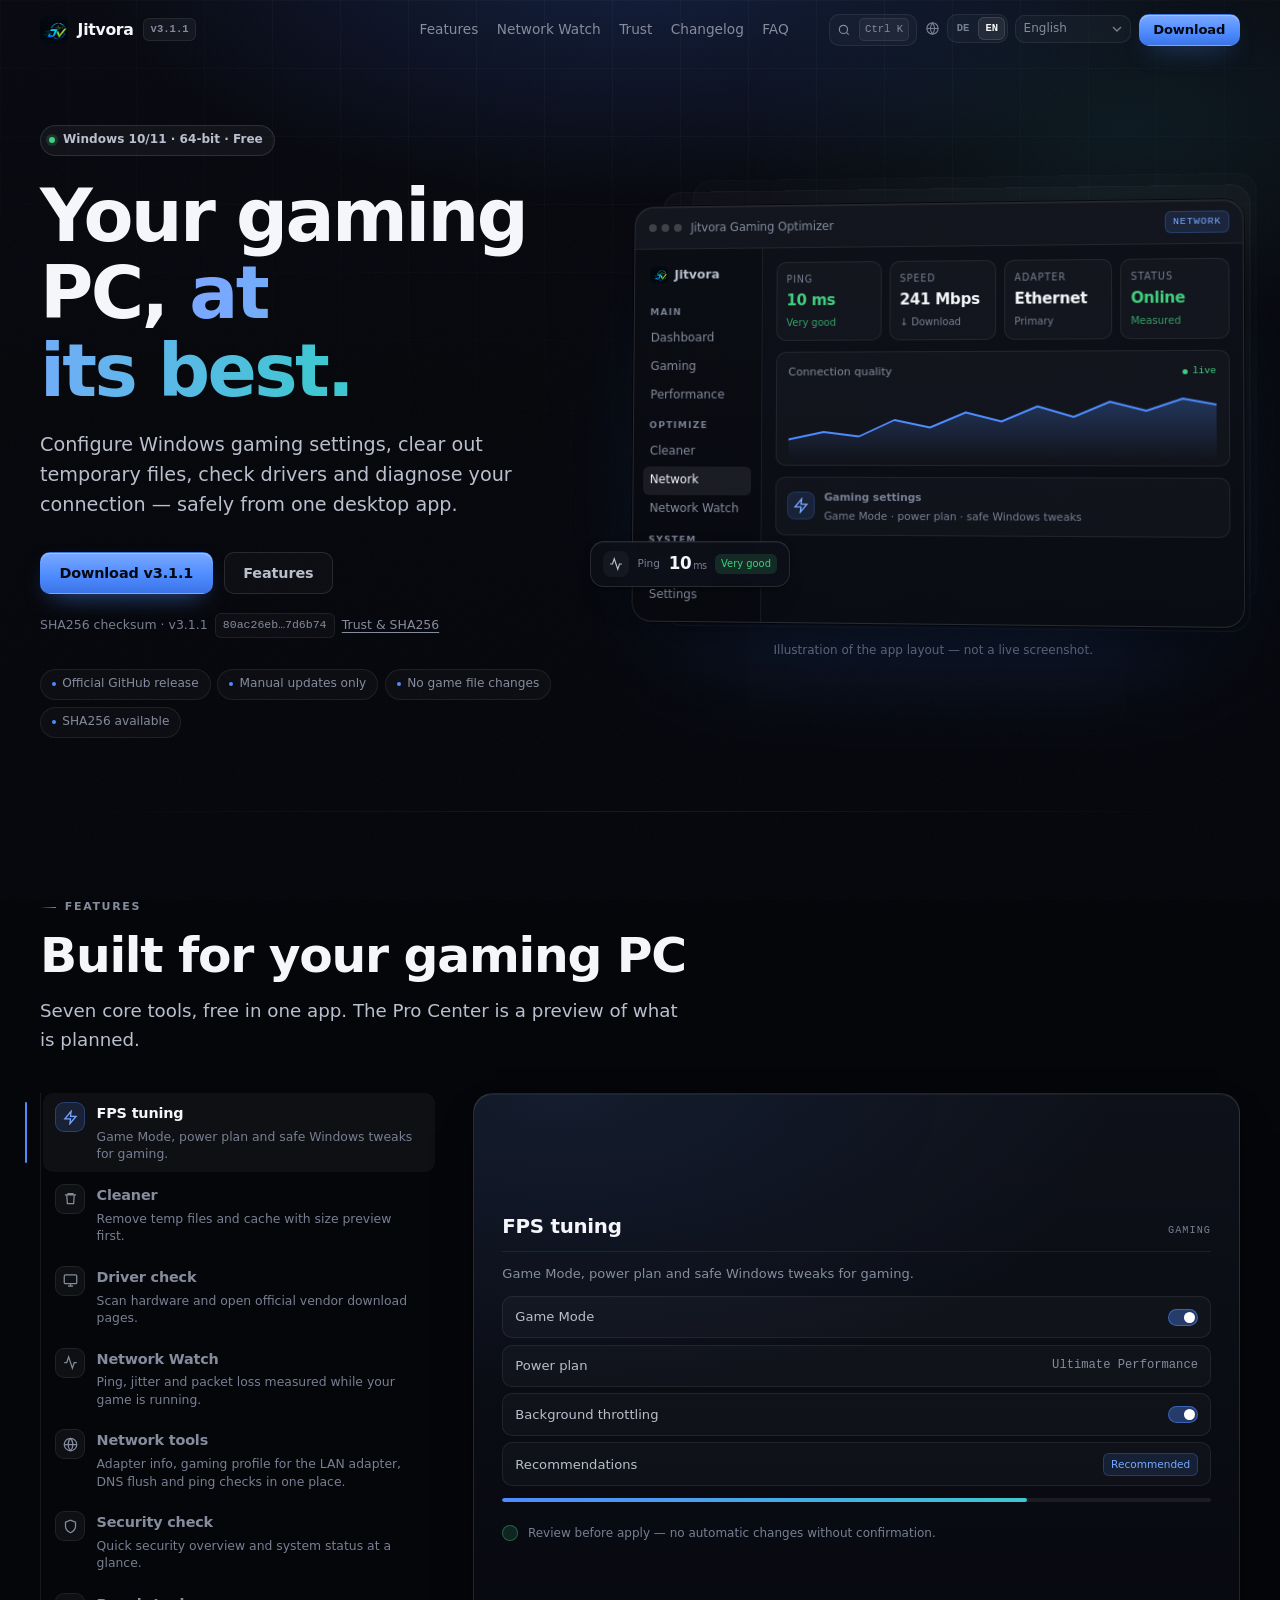
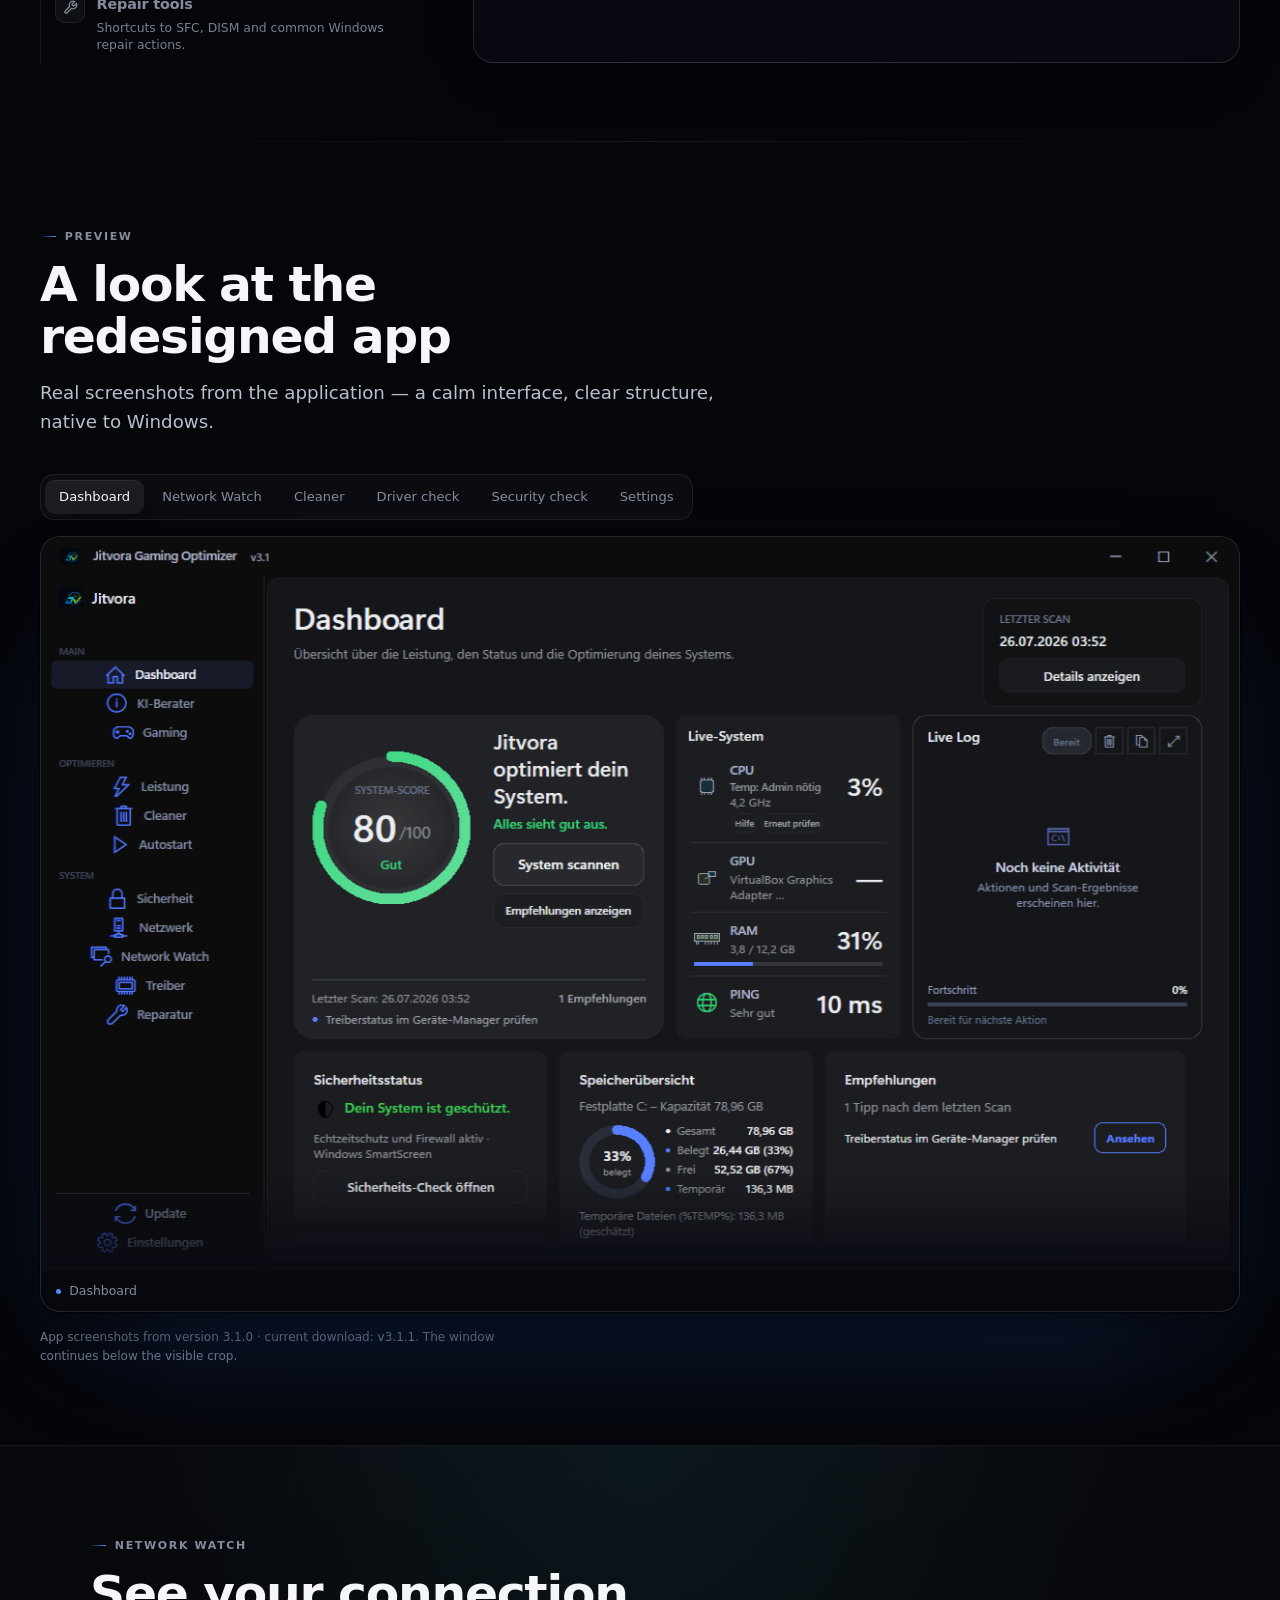
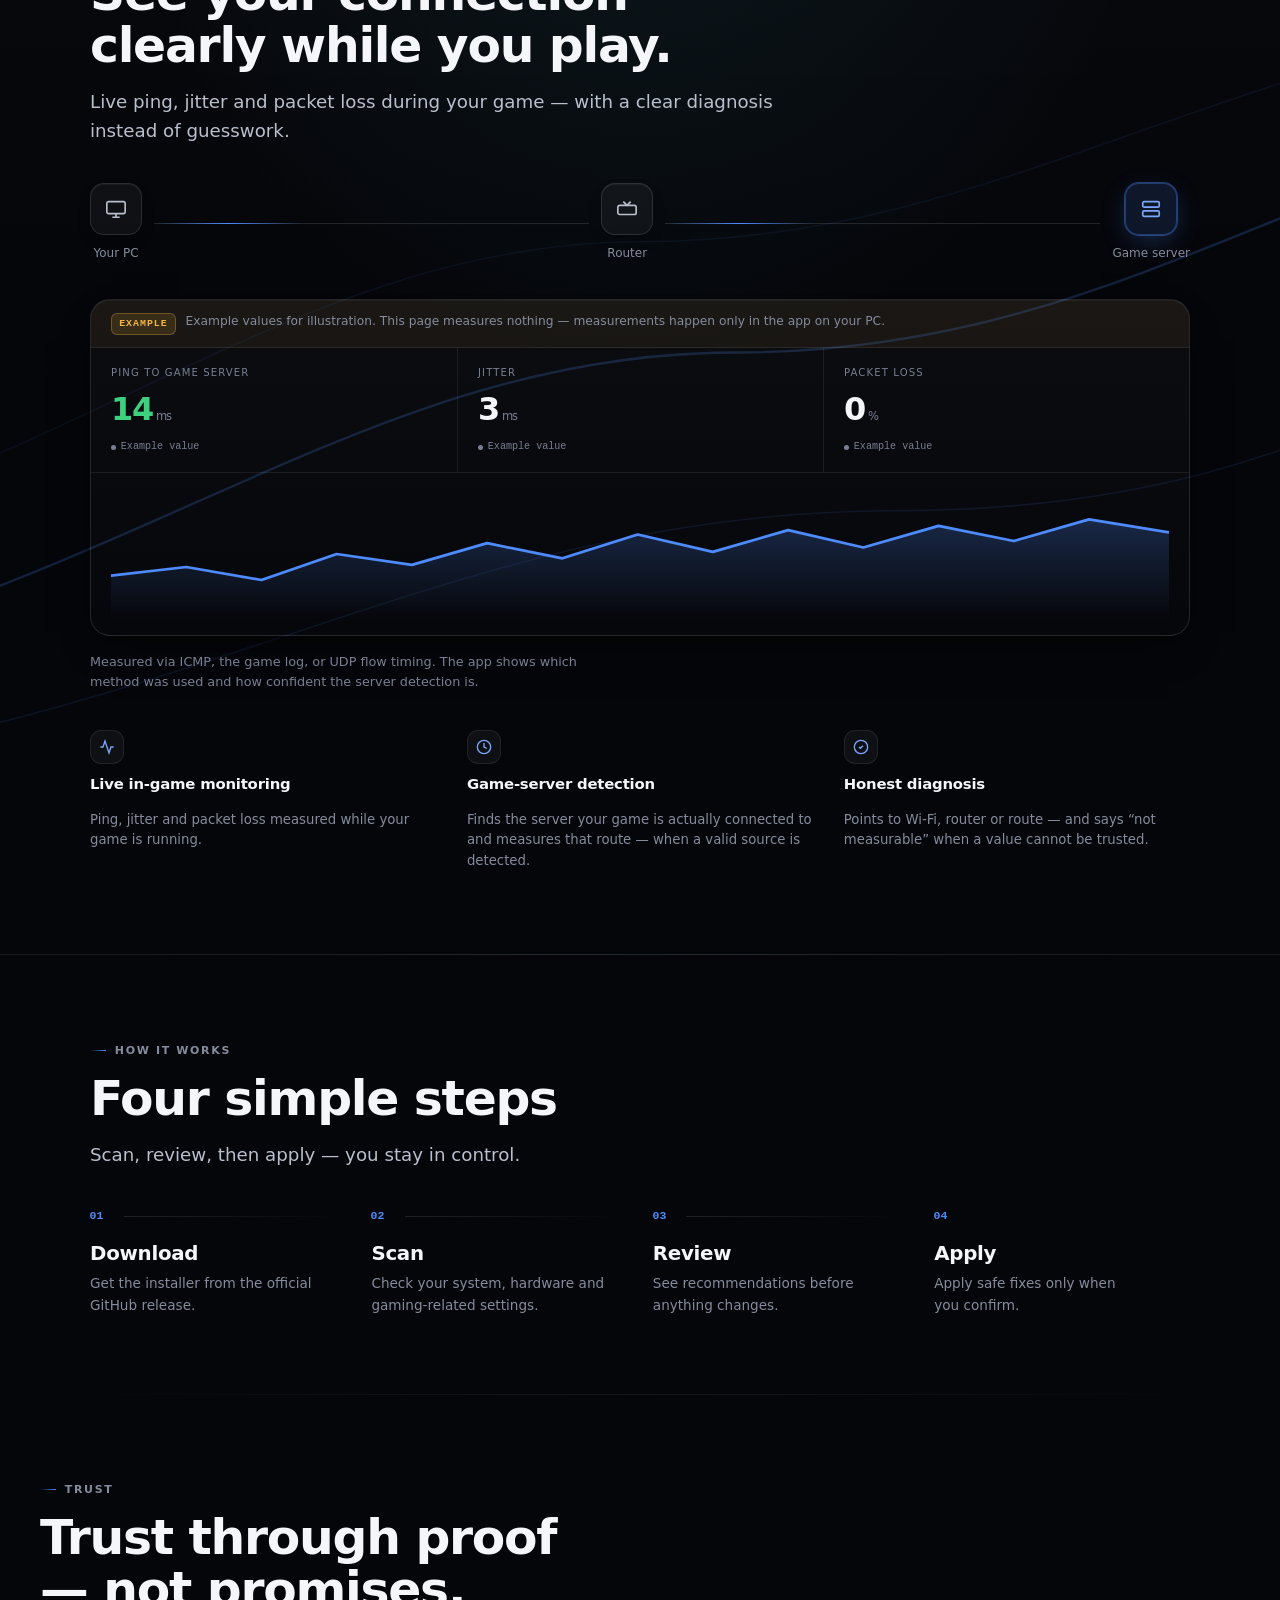
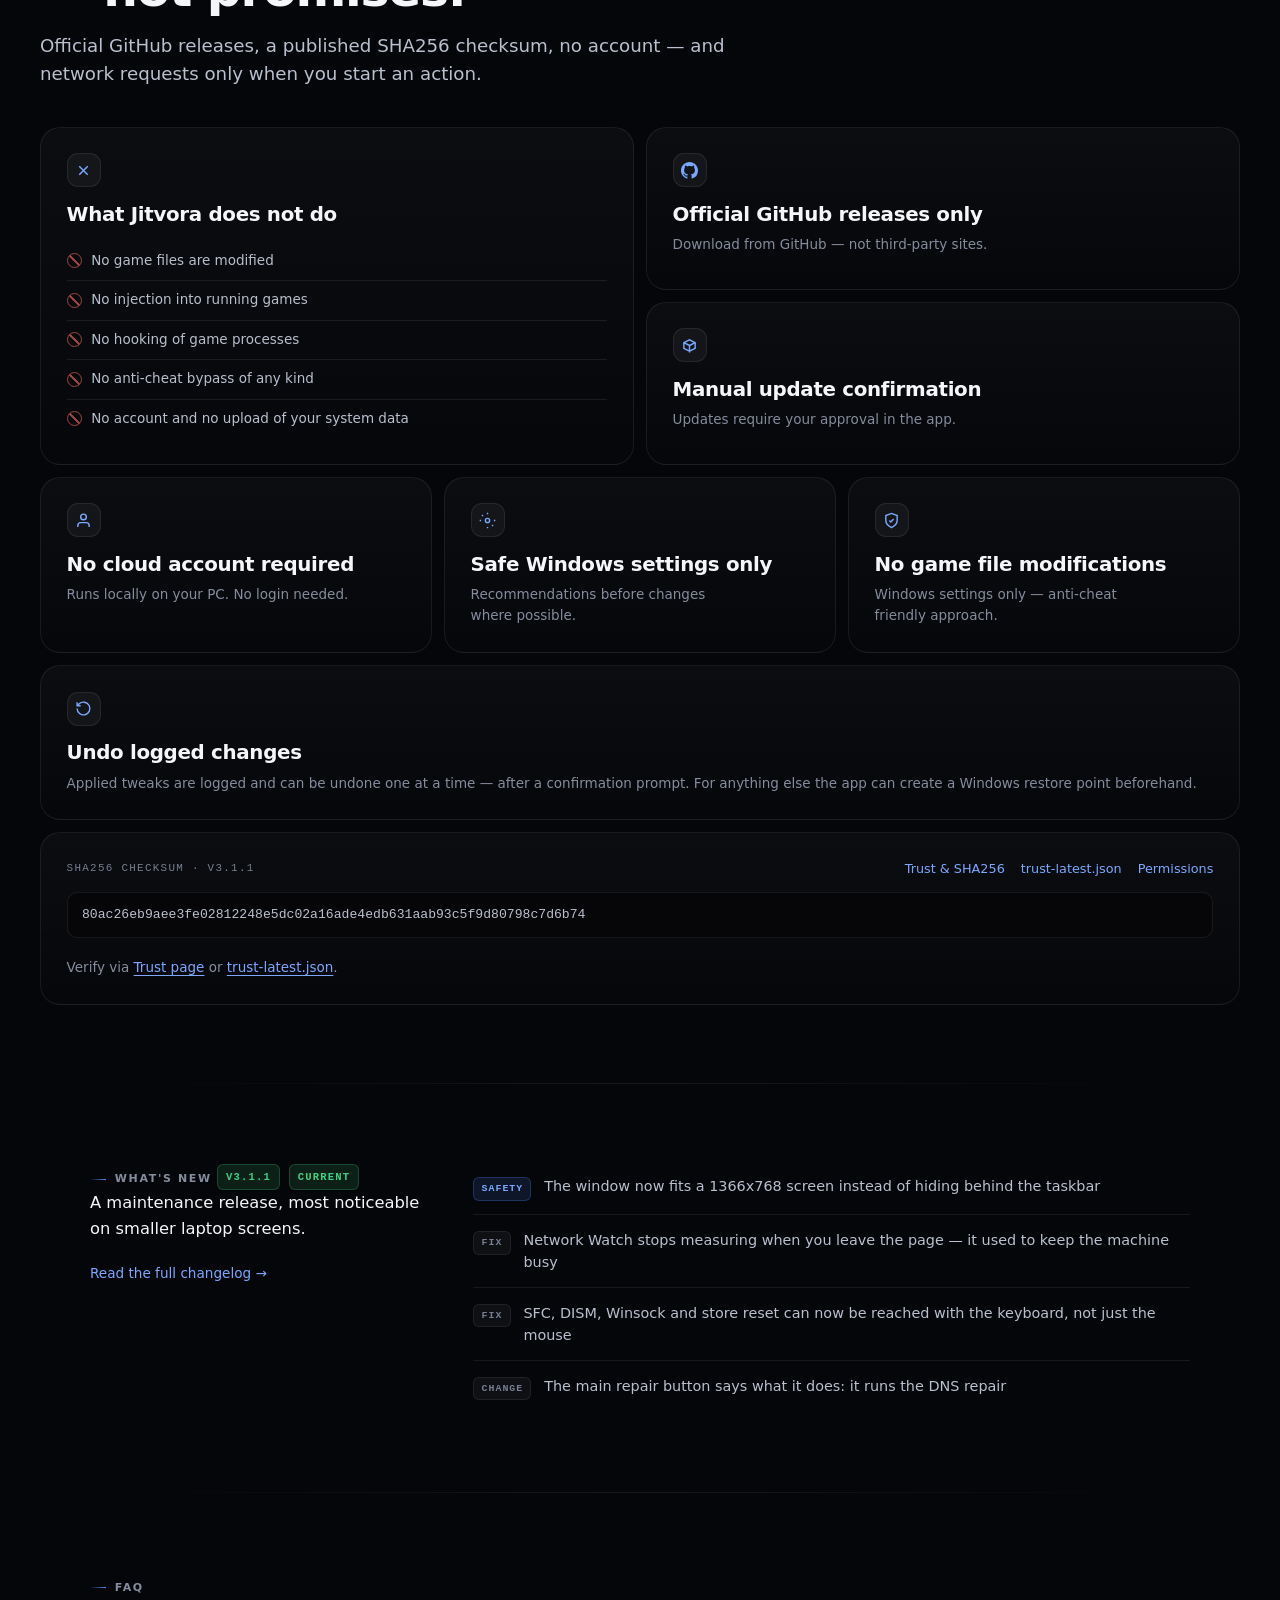
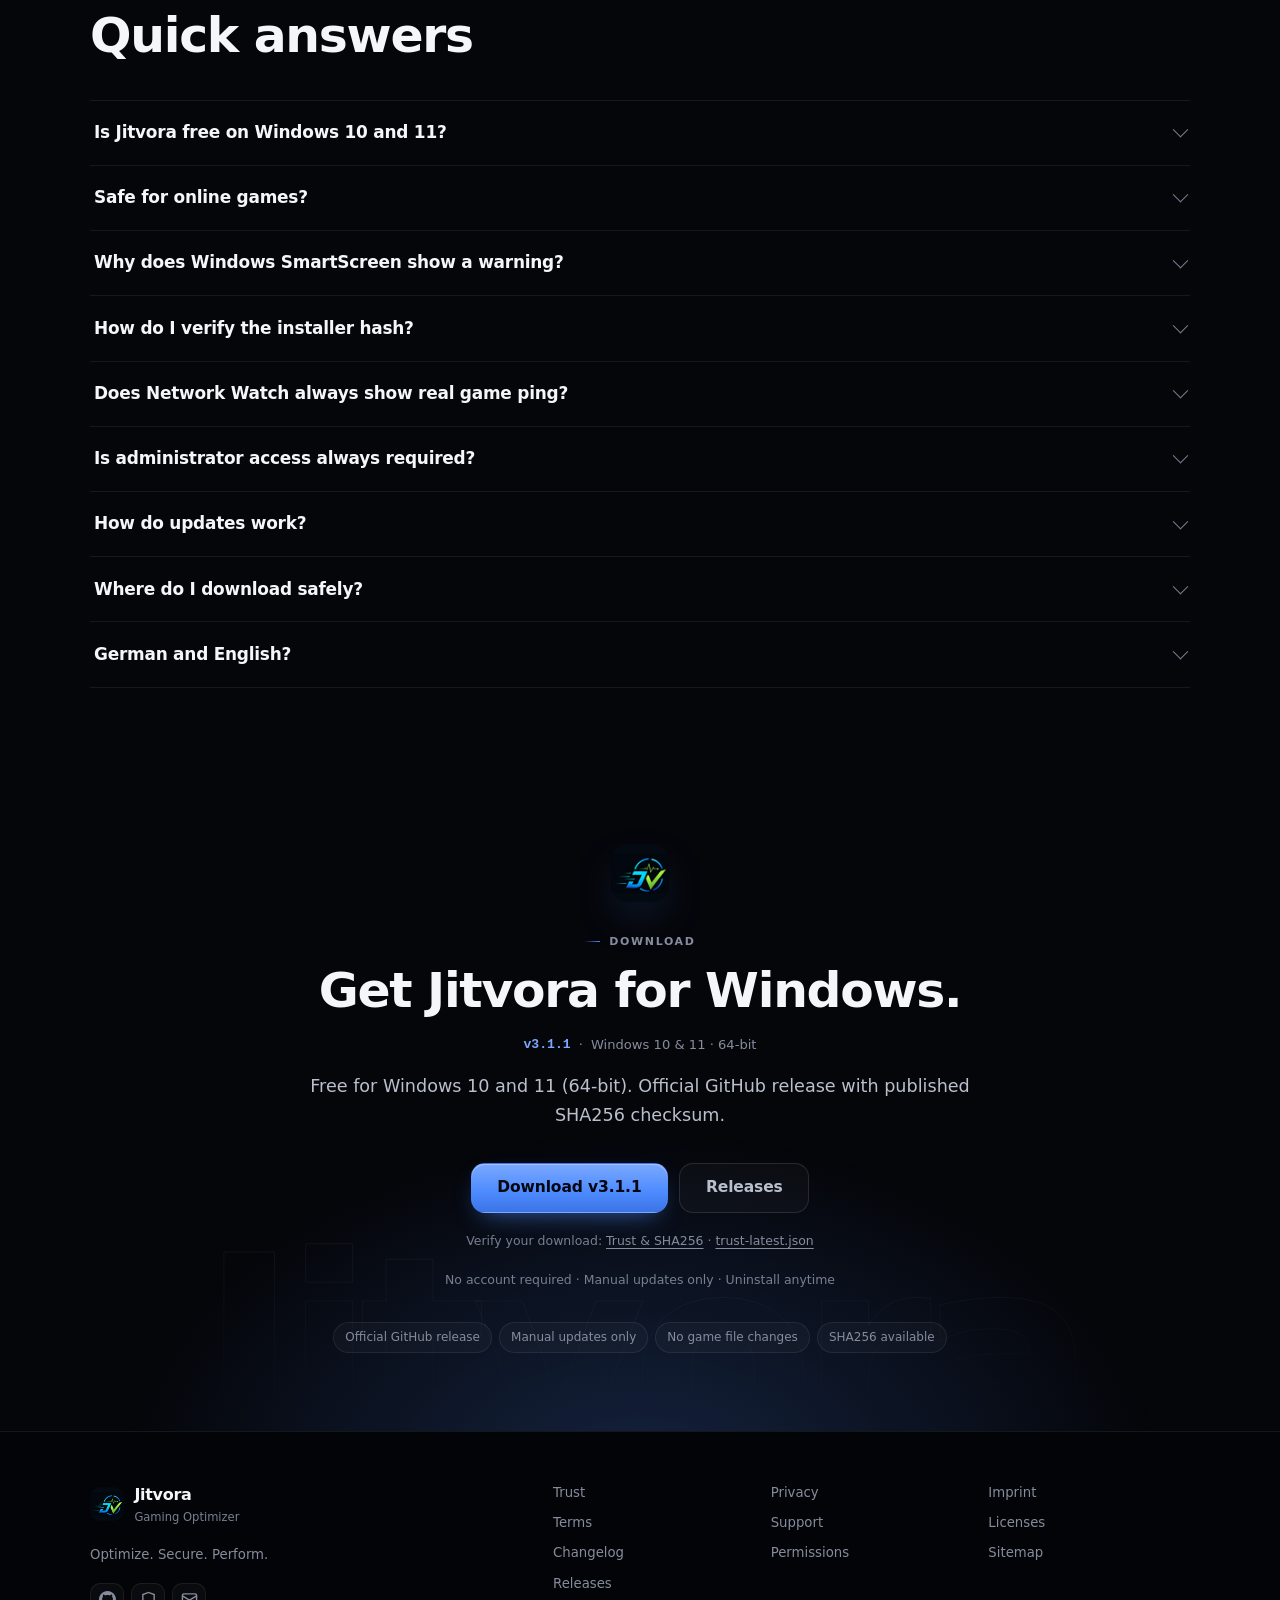
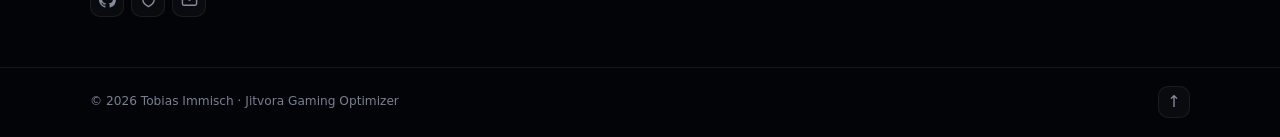
==== commit c933ad3e: "Describe what the screenshots actually show Two alt texts named things that are not in the picture. " ====
--- a/docs/index.html
+++ b/docs/index.html
@@ -29,7 +29,7 @@
   <script>document.documentElement.classList.remove('no-js');</script>
   <link rel="preload" as="image" href="assets/brand/jitvora-logo-mark-64.png" />
   <script src="site-lang-boot.js?v=20260802a"></script>
-  <script src="site-i18n.js?v=20260802a" defer></script>
+  <script src="site-i18n.js?v=20260802b" defer></script>
   <link rel="stylesheet" href="landing.css?v=20260802a" />
   <script type="application/ld+json">
   {
@@ -507,7 +507,7 @@
           <figure class="gal-shot" role="tabpanel" id="galpanel-cleaner"
                   aria-labelledby="galtab-cleaner" tabindex="0" hidden>
             <picture>
-                            <img src="assets/preview/cleaner.png" alt="Jitvora Cleaner: temporary file locations with a size preview before anything is removed" data-i18n-alt="alt.shot.cleaner"
+                            <img src="assets/preview/cleaner.png" alt="Jitvora Cleaner: the cleanup categories — browser cache, temporary files and shader cache — that a scan checks first" data-i18n-alt="alt.shot.cleaner"
                    width="1200" height="760" decoding="async"
                    loading="lazy" />
             </picture>
@@ -534,7 +534,7 @@
           <figure class="gal-shot" role="tabpanel" id="galpanel-settings"
                   aria-labelledby="galtab-settings" tabindex="0" hidden>
             <picture>
-                            <img src="assets/preview/settings.png" alt="Jitvora settings: language, startup and update preferences" data-i18n-alt="alt.shot.settings"
+                            <img src="assets/preview/settings.png" alt="Jitvora settings: language, theme, text size, scan depth and restore points" data-i18n-alt="alt.shot.settings"
                    width="1200" height="760" decoding="async"
                    loading="lazy" />
             </picture>
